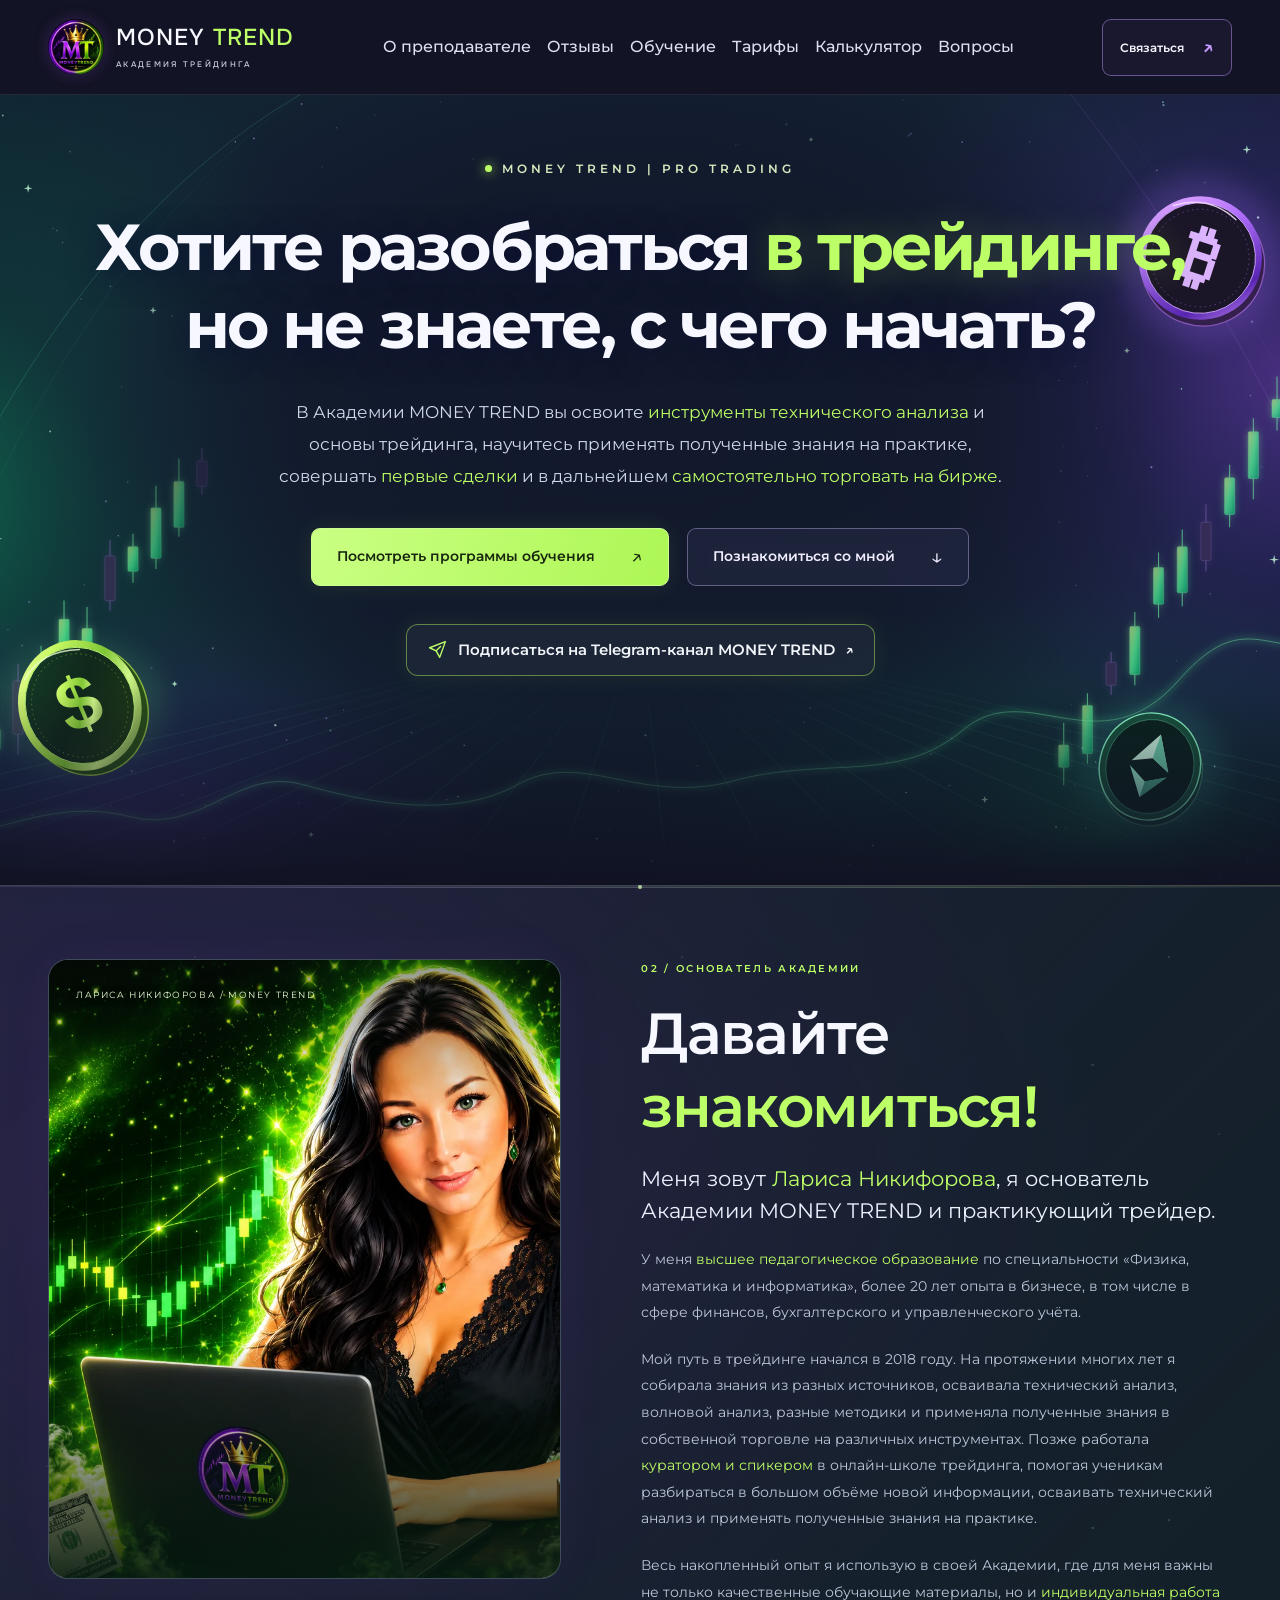
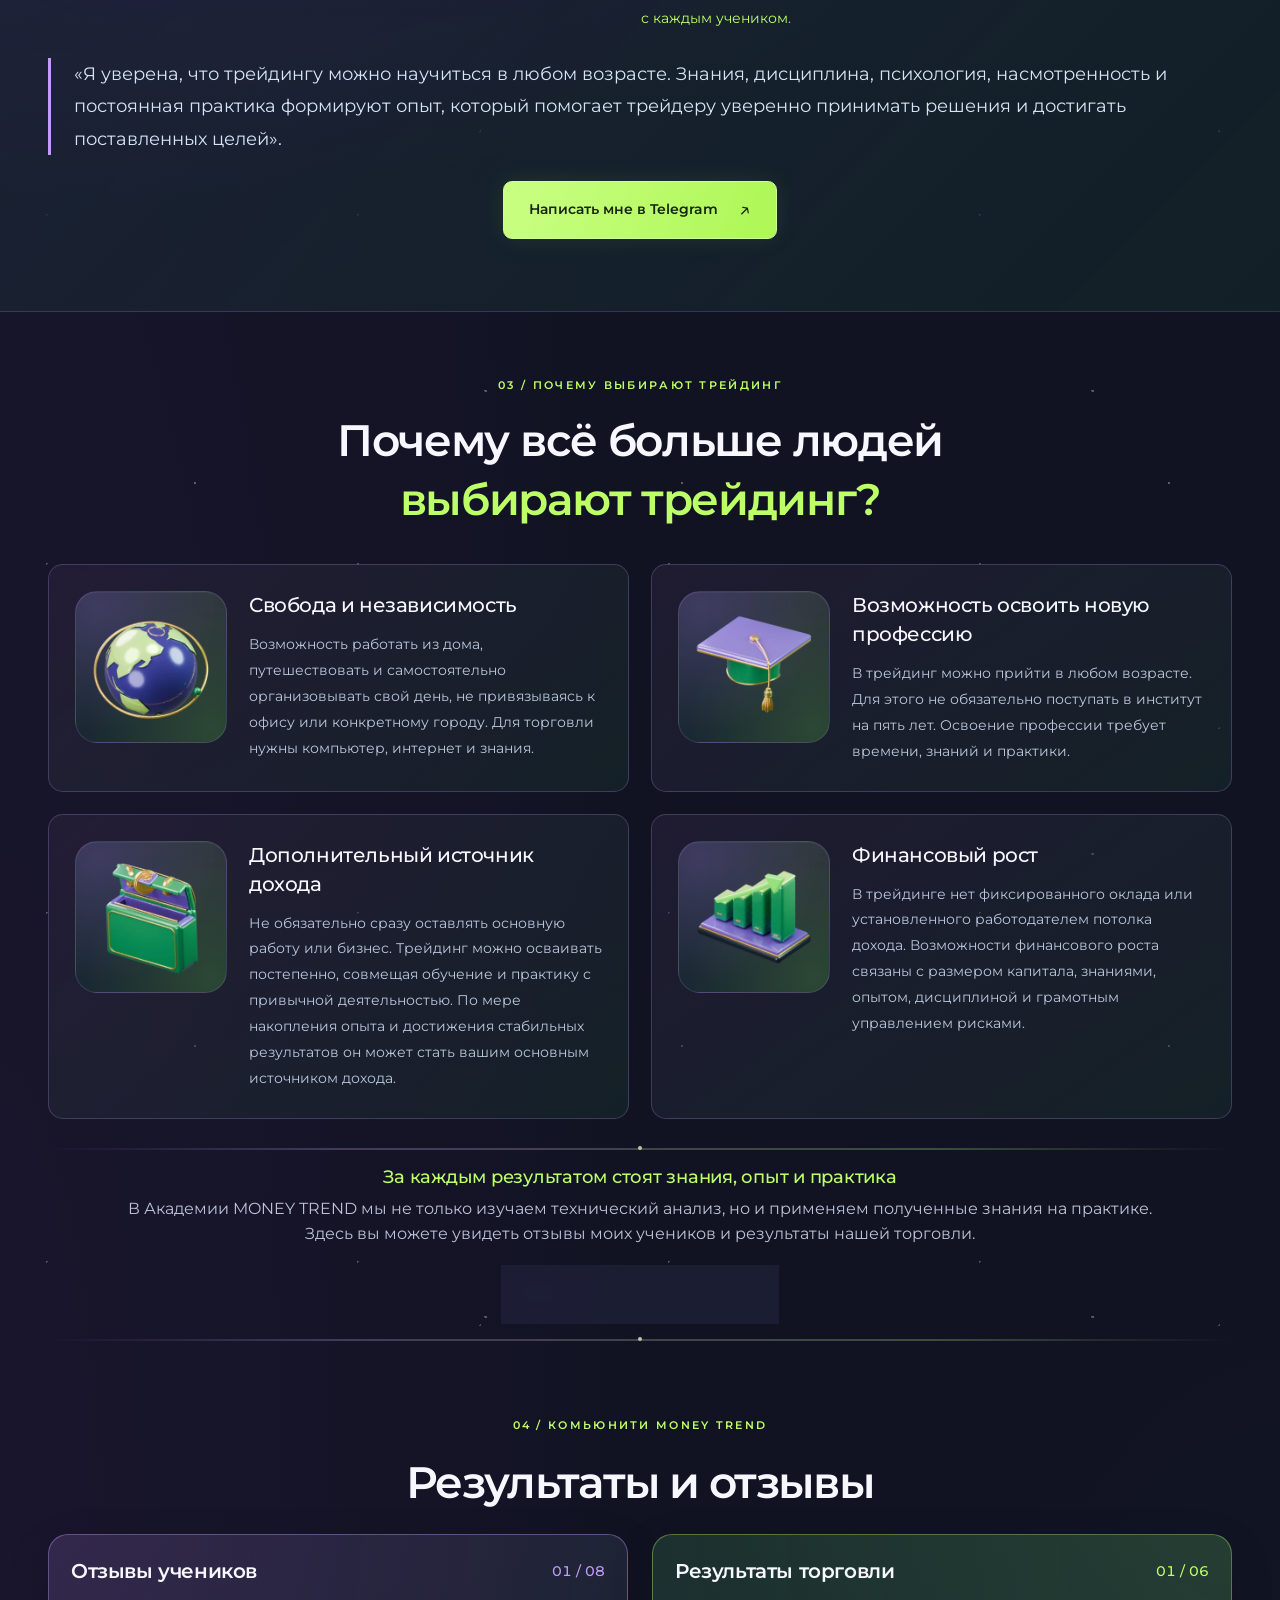
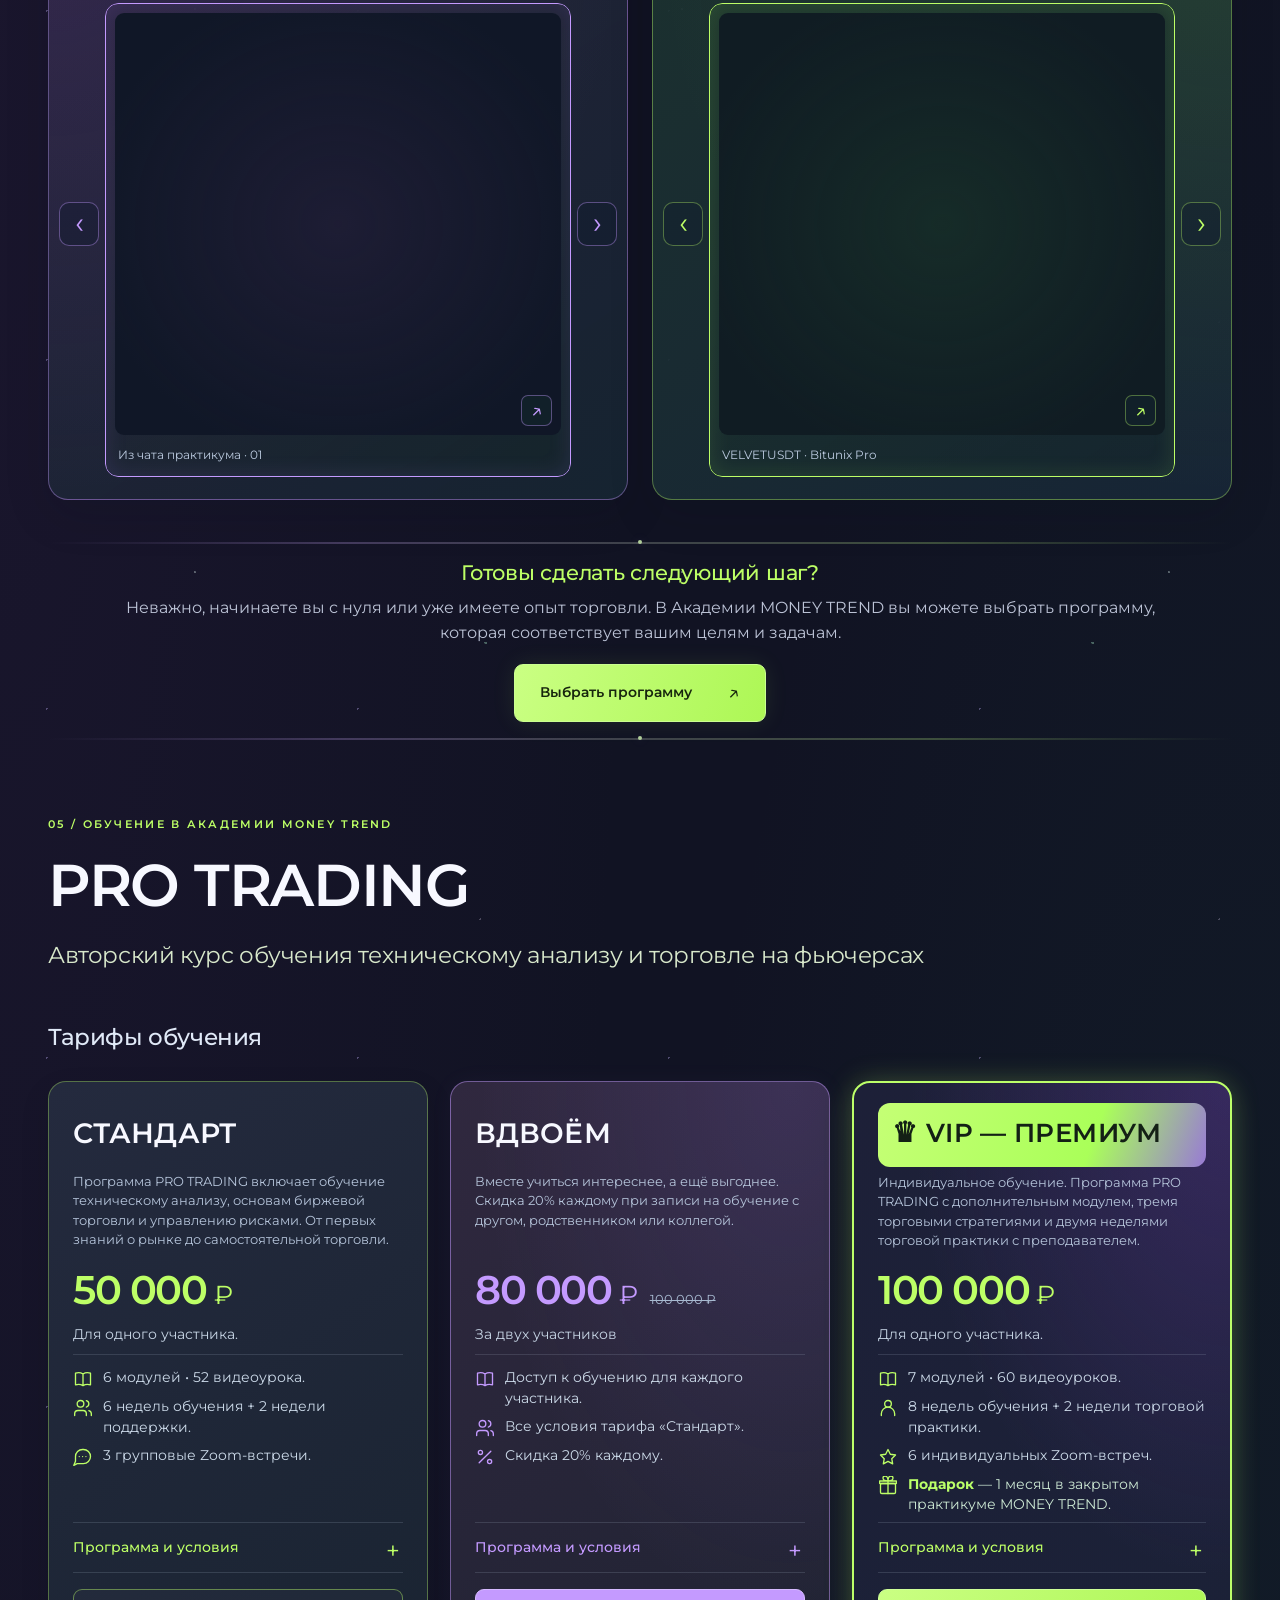
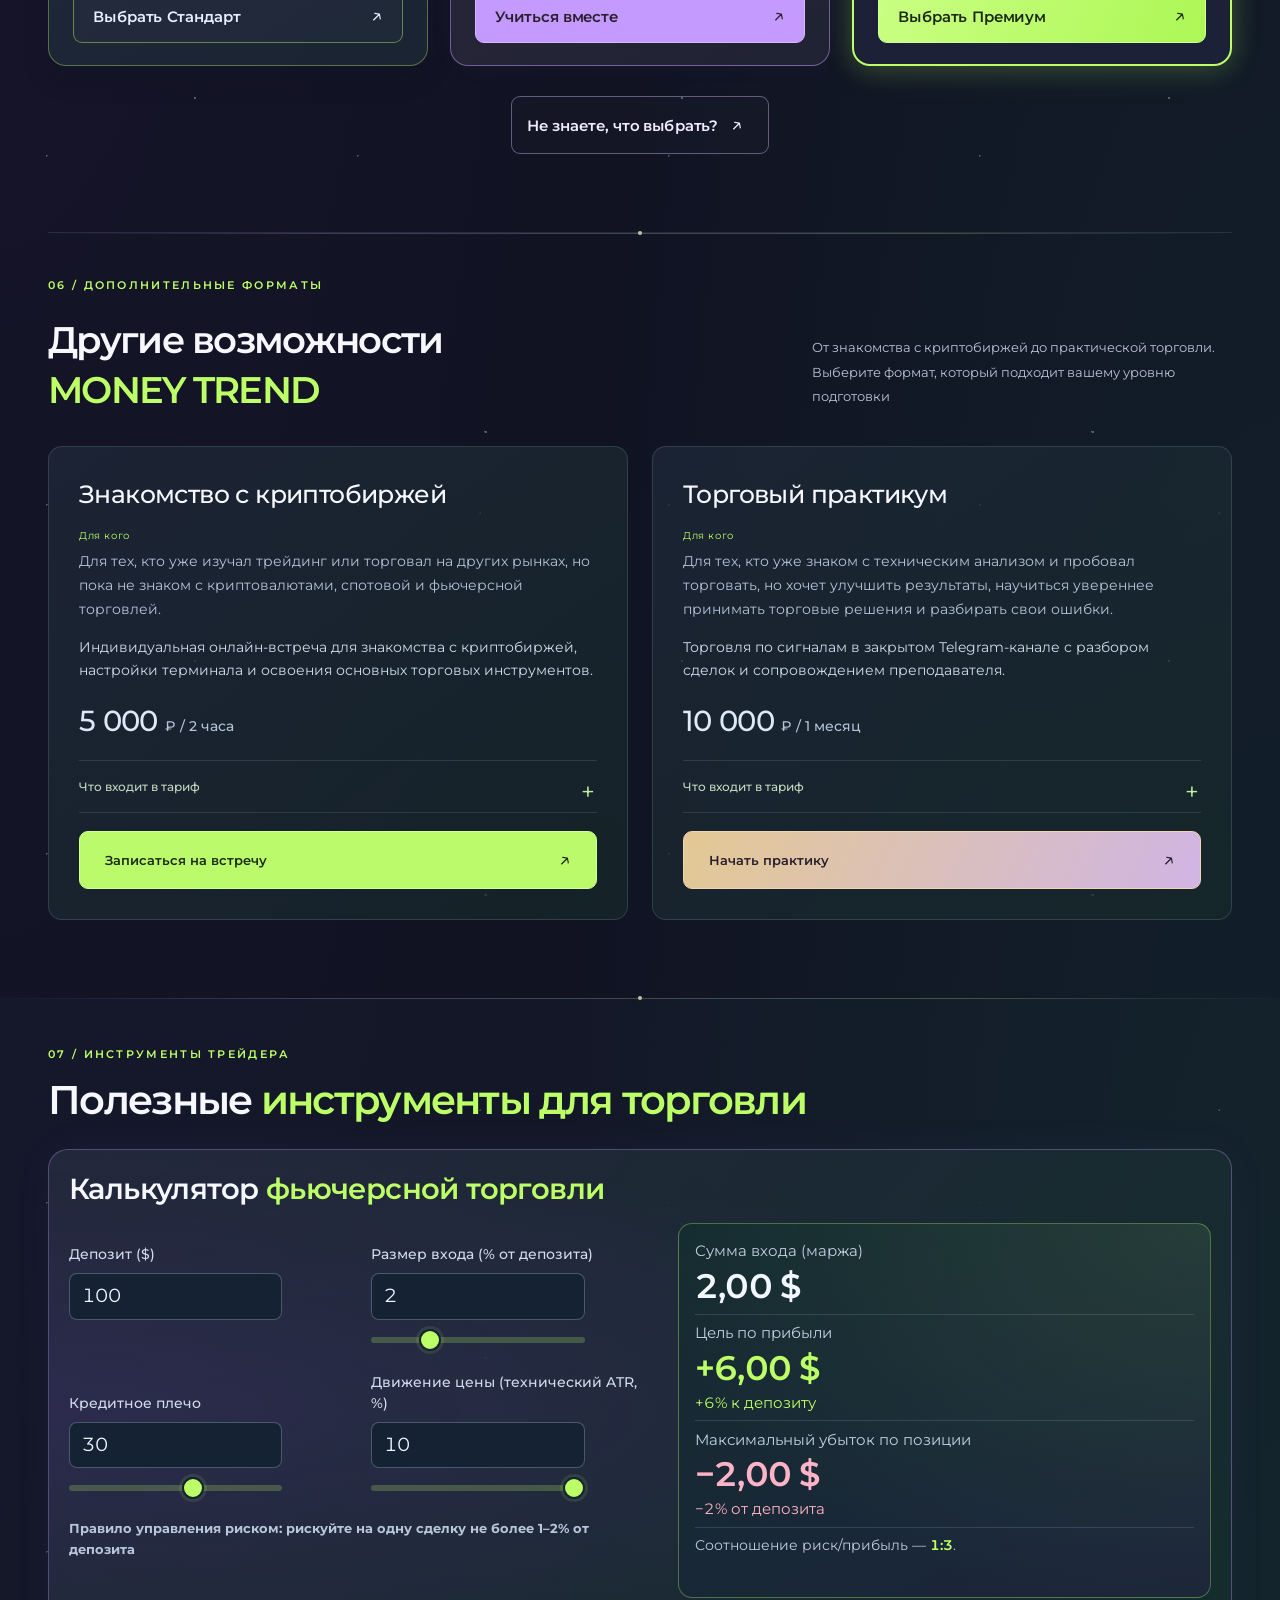
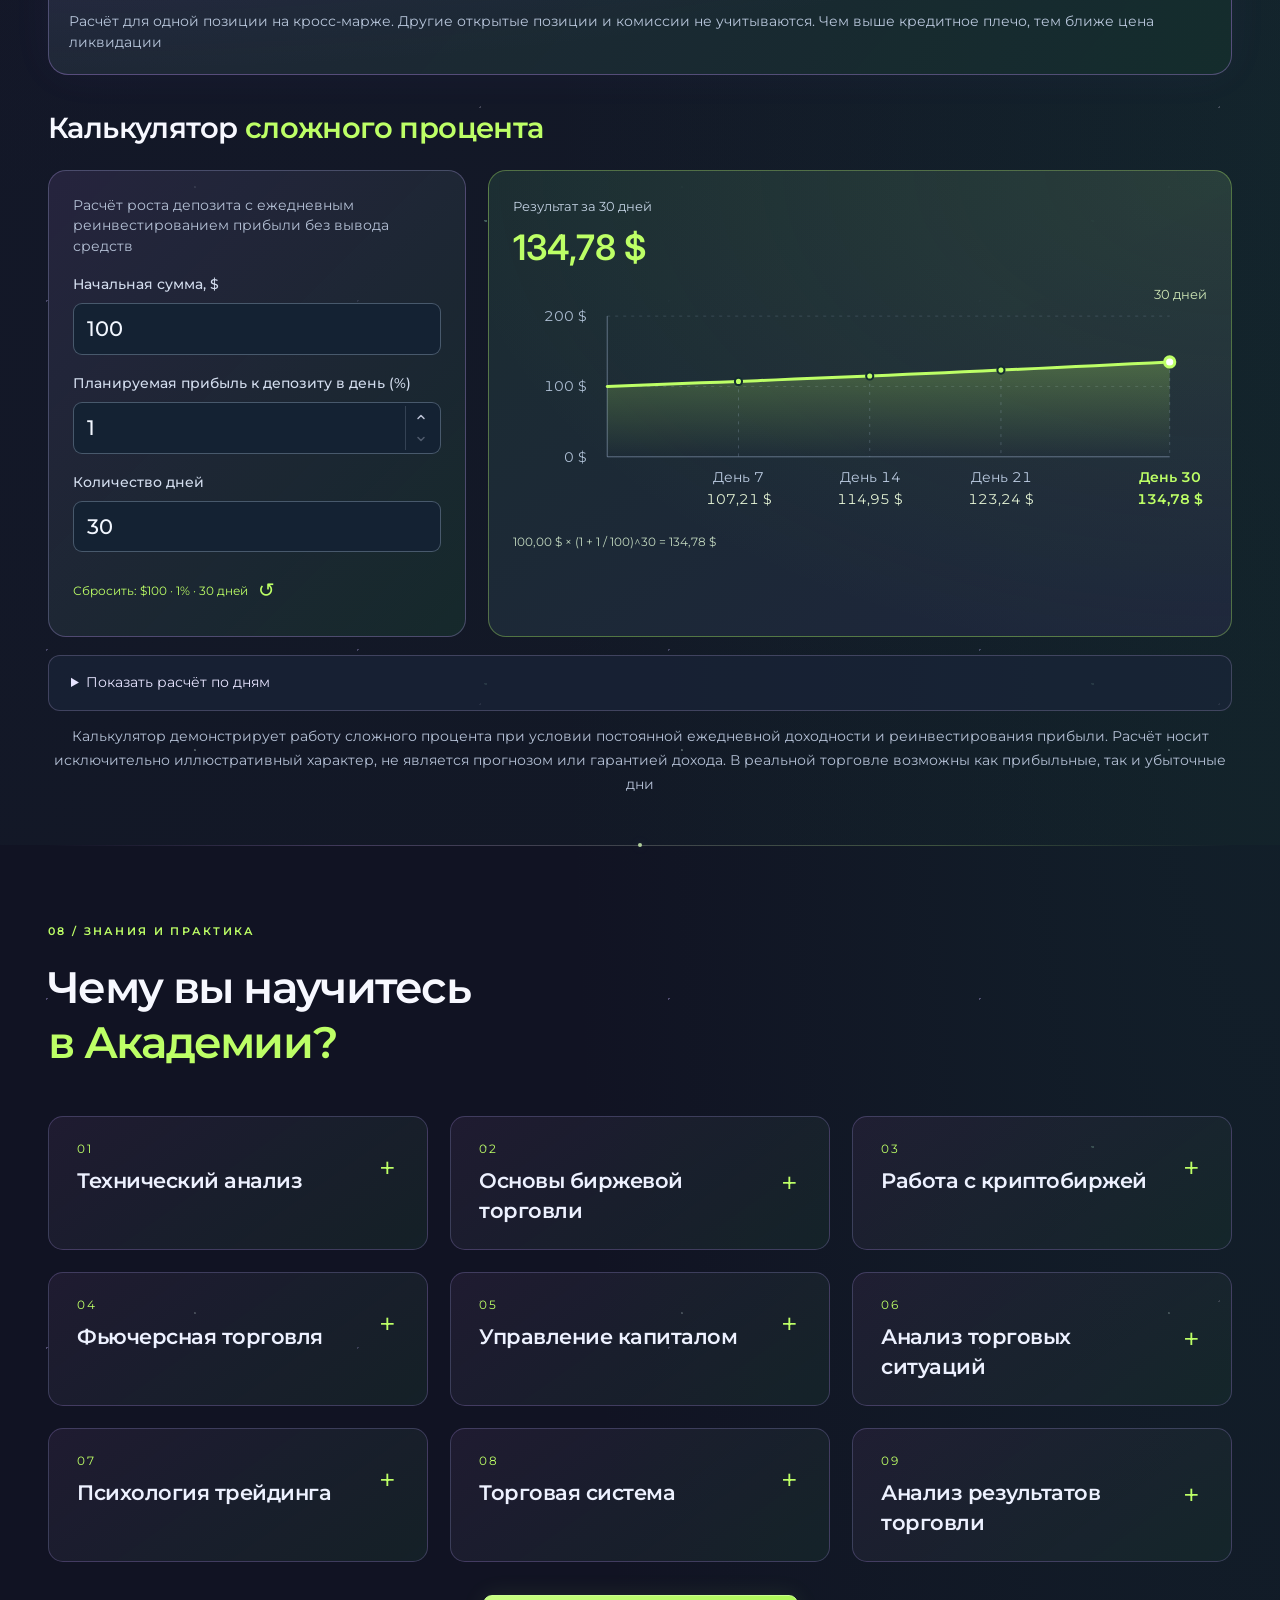
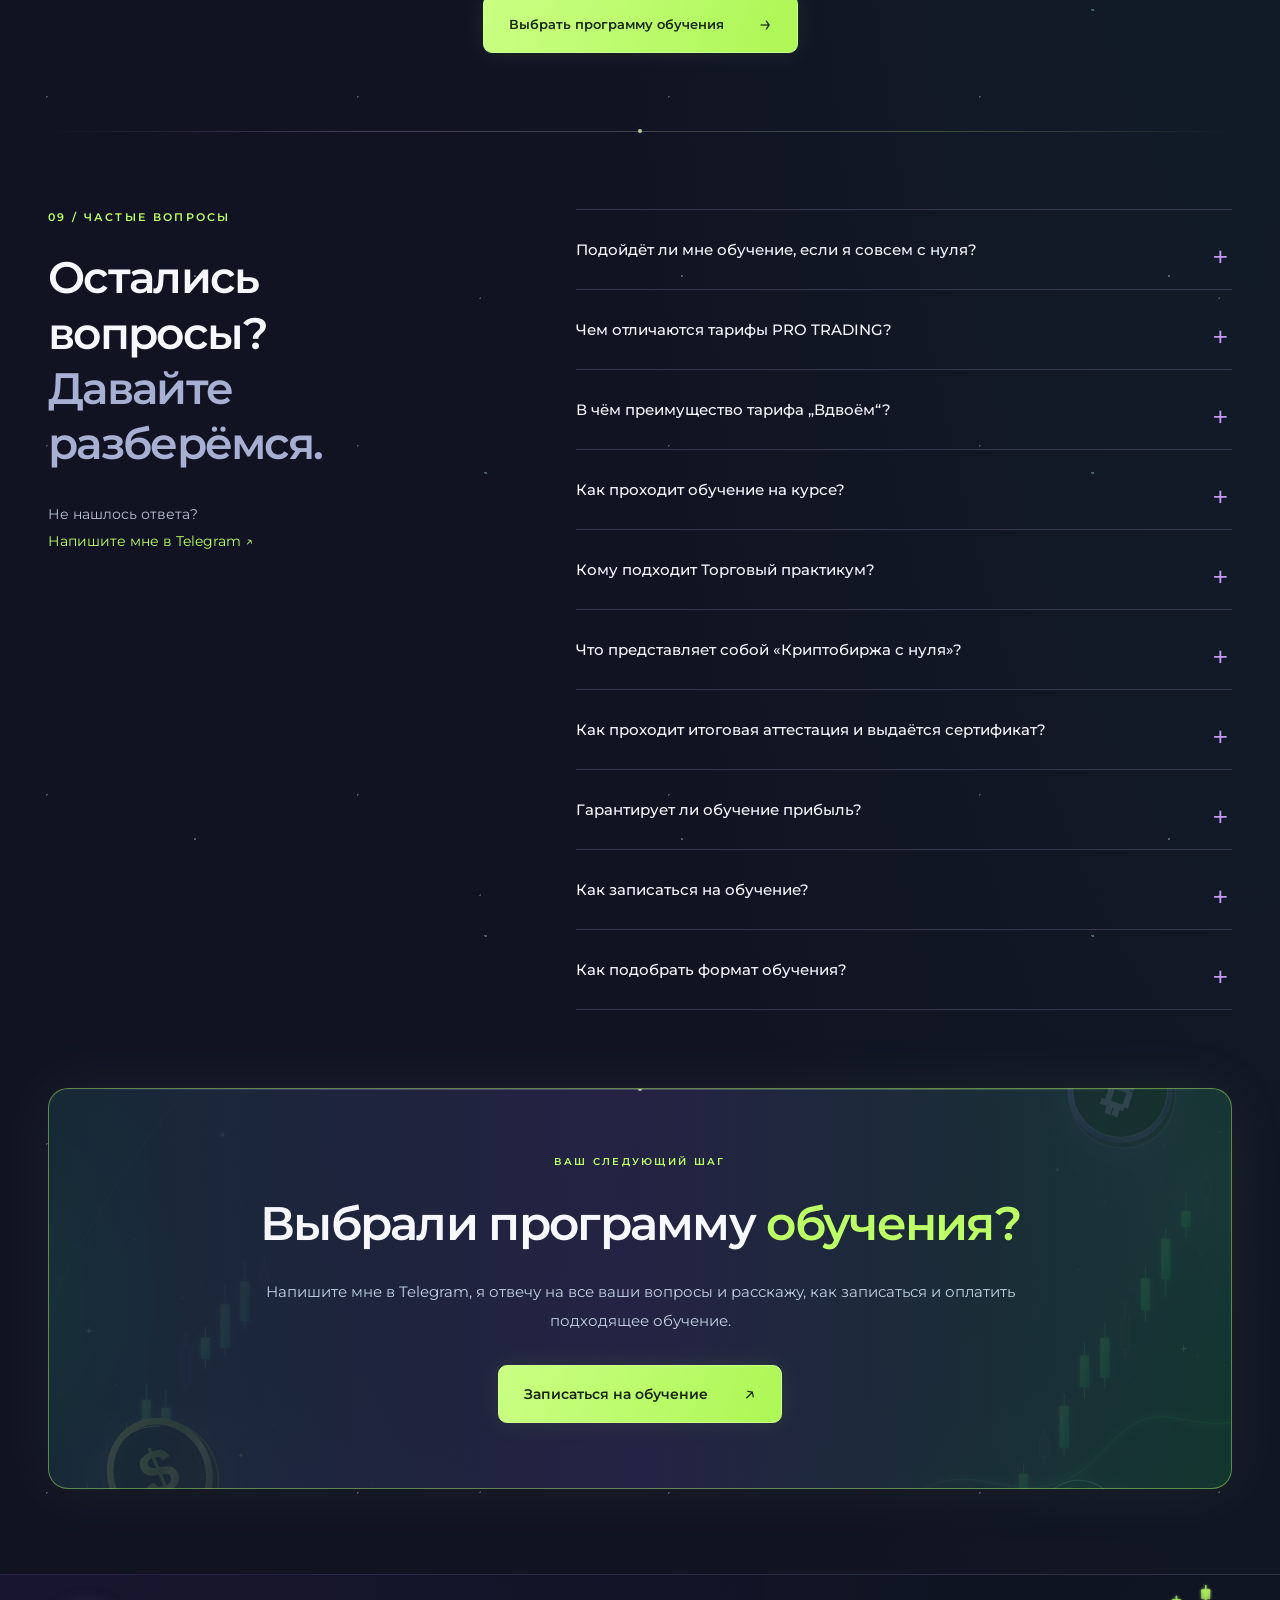
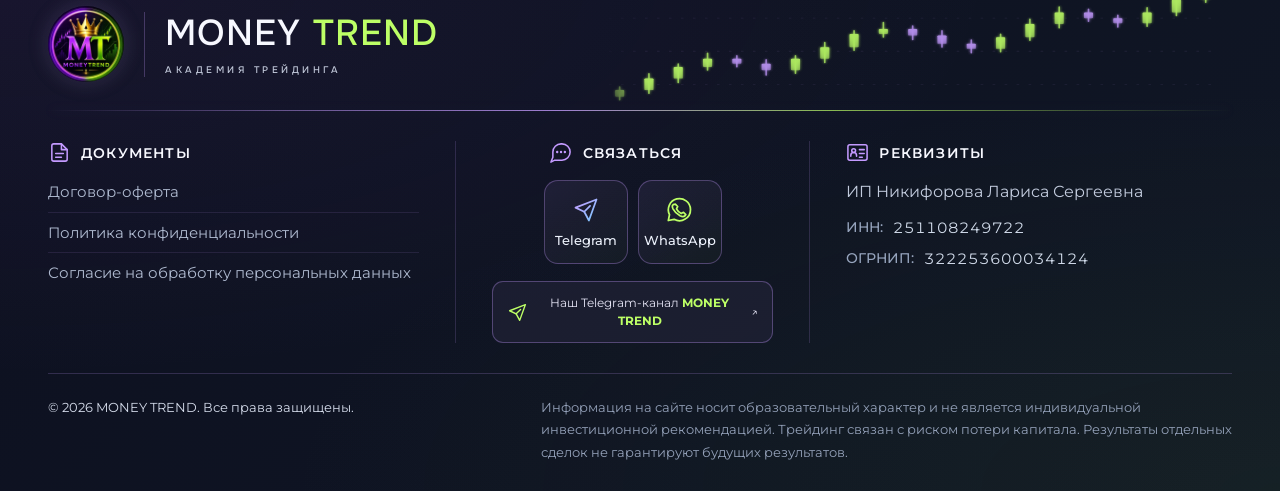
==== index.html @ c31aee4d "Refresh mobile channel link styles" ====
<!doctype html>
<html lang="ru">
<head>
<meta charset="utf-8"><meta name="viewport" content="width=device-width,initial-scale=1">
<title>Академия MONEY TREND — обучение трейдингу с нуля</title><meta name="description" content="Академия MONEY TREND. Авторский курс PRO TRADING: 6 модулей и 52 урока в Стандарте, 7 модулей и 60 уроков в VIP. Дополнительно — Криптобиржа с нуля и Торговый практикум.">
<meta name="theme-color" content="#0b100e">
<meta property="og:title" content="Академия MONEY TREND — обучение трейдингу с нуля">
<meta property="og:description" content="Онлайн-обучение техническому анализу и основам трейдинга. Авторские программы PRO TRADING, торговая практика и полезные инструменты для трейдеров.">
<meta property="og:image" content="https://moneytrend-academy.ru/assets/money-trend-logo.jpg">
<meta property="og:url" content="https://moneytrend-academy.ru/">
<meta property="og:type" content="website"><link rel="icon" href="assets/money-trend-logo.jpg" type="image/jpeg"><link rel="preload" href="assets/montserrat-variable.ttf" as="font" type="font/ttf" crossorigin><link rel="preload" href="assets/larisa-money-trend.webp" as="image" fetchpriority="high"><link rel="stylesheet" href="styles.css?v=46">
<link rel="stylesheet" href="benefits-3d.css?v=1">
<link rel="stylesheet" href="text-transitions.css?v=4">
<link rel="stylesheet" href="footer.css?v=6">
<link rel="stylesheet" href="tariffs.css?v=6">
<link rel="stylesheet" href="cookie-consent.css?v=1">
<script defer src="cookie-consent.js?v=3"></script>
<script defer src="app.js?v=16"></script>
<script type="module" src="futures.js?v=10"></script>
<script type="module" src="compound.js?v=24"></script>
<script defer src="evidence.js?v=3"></script>
<script defer src="site-navigation.js?v=4"></script>
<script defer src="skills-disclosure.js?v=1"></script>
</head>
<body>
<a class="skip" href="#main">К содержимому</a>
<header class="header" id="site-header"><div class="wrap nav"><a href="#" class="brand" aria-label="Money Trend — главная"><img class="brand-logo" src="assets/money-trend-logo.jpg" width="56" height="56" alt=""><span class="header-wordmark"><span class="brand-money">MONEY</span> <span class="brand-light">TREND</span><small>АКАДЕМИЯ ТРЕЙДИНГА</small></span></a><button class="site-menu-toggle" id="site-menu-toggle" type="button" aria-expanded="false" aria-controls="site-nav-panel" hidden><span class="site-menu-icon" aria-hidden="true"><i></i><i></i><i></i></span><span>Меню</span></button><div class="site-nav-panel" id="site-nav-panel"><nav class="site-navigation" id="site-navigation" aria-label="Основная навигация"><a href="#mentor">О преподавателе</a><a href="#community">Отзывы</a><a href="#programs">Обучение</a><a href="#tariffs">Тарифы</a><a href="#tools">Калькулятор</a><a href="#faq">Вопросы</a></nav><a class="nav-contact" href="https://t.me/nl_nikilara" target="_blank" rel="noopener">Связаться <span>↗</span></a></div></div></header>
<main id="main" class="journey-main">
<section id="hero" class="hero" aria-labelledby="hero-title">
<div class="hero-nebula" aria-hidden="true"></div>
<div class="hero-copy wrap">
<p class="eyebrow"><span class="dot"></span> MONEY TREND | PRO TRADING</p>
<h1 id="hero-title">Хотите разобраться <em>в трейдинге,</em> но не знаете, с чего начать?</h1>
<p class="intro">В Академии MONEY TREND вы освоите <span style="color:var(--green)">инструменты технического анализа</span> и основы трейдинга, научитесь применять полученные знания на практике, совершать <span style="color:var(--green)">первые сделки</span> и в дальнейшем <span style="color:var(--green)">самостоятельно торговать на бирже</span>.</p>
<div class="hero-actions"><a class="button primary" href="#programs">Посмотреть программы обучения <span>↗</span></a><a class="button glass" href="#mentor">Познакомиться со мной <span>↓</span></a></div>
<a class="hero-channel-link" href="https://t.me/nl_money_trend" target="_blank" rel="noopener noreferrer" aria-label="Подписаться на Telegram-канал MONEY TREND (откроется в новой вкладке)"><svg viewBox="0 0 24 24" aria-hidden="true" focusable="false"><path d="m21 3-6.5 18-4-7.5L3 10Z"/><path d="m10.5 13.5 5-5"/></svg><span class="channel-label-desktop">Подписаться на Telegram-канал MONEY TREND</span><span class="channel-label-mobile">Подписаться на канал MONEY TREND</span><span aria-hidden="true">↗</span></a>
</div>
</section>
<hr class="hero-divider" aria-hidden="true">
<figure class="wrap trading-banner" id="trading-banner" hidden></figure>
<section class="mentor-section journey-divider" id="mentor"><div class="wrap mentor-content"><div class="mentor-grid"><div class="mentor-visual"><div class="mentor-photo-slot"><span class="mentor-visual-label">ЛАРИСА НИКИФОРОВА / MONEY TREND</span><div class="mentor-photo-artwork"><img class="mentor-photo" src="assets/larisa-money-trend.webp" width="1536" height="1024" loading="eager" decoding="async" fetchpriority="high" alt="Лариса Никифорова за ноутбуком на фоне неоновых биржевых графиков"><img class="mentor-laptop-logo" src="assets/money-trend-logo.jpg" width="320" height="320" loading="lazy" alt="" aria-hidden="true"></div></div></div><div class="mentor-copy"><p class="eyebrow">02 / ОСНОВАТЕЛЬ АКАДЕМИИ</p><h2>Давайте<br><em>знакомиться!</em></h2><p class="lead">Меня зовут <span style="color:var(--green)">Лариса Никифорова</span>, я основатель Академии MONEY TREND и практикующий трейдер.</p><p>У меня <span style="color:var(--green)">высшее педагогическое образование</span> по специальности «Физика, математика и информатика», более 20 лет опыта в бизнесе, в том числе в сфере финансов, бухгалтерского и управленческого учёта.</p><p>Мой путь в трейдинге начался в 2018 году. На протяжении многих лет я собирала знания из разных источников, осваивала технический анализ, волновой анализ, разные методики и применяла полученные знания в собственной торговле на различных инструментах. Позже работала <span style="color:var(--green)">куратором и спикером</span> в онлайн-школе трейдинга, помогая ученикам разбираться в большом объёме новой информации, осваивать технический анализ и применять полученные знания на практике.</p><p>Весь накопленный опыт я использую в своей Академии, где для меня важны не только качественные обучающие материалы, но и <span style="color:var(--green)">индивидуальная работа с каждым учеником</span>.</p></div></div><blockquote class="mentor-personal-quote">«Я уверена, что трейдингу можно научиться в любом возрасте. Знания, дисциплина, психология, насмотренность и постоянная практика формируют опыт, который помогает трейдеру уверенно принимать решения и достигать поставленных целей».</blockquote><div class="mentor-contact-row"><a class="button primary mentor-contact" href="https://t.me/nl_nikilara?text=%D0%97%D0%B4%D1%80%D0%B0%D0%B2%D1%81%D1%82%D0%B2%D1%83%D0%B9%D1%82%D0%B5%2C%20%D0%9B%D0%B0%D1%80%D0%B8%D1%81%D0%B0!%20%D0%A5%D0%BE%D1%87%D1%83%20%D1%83%D0%B7%D0%BD%D0%B0%D1%82%D1%8C%20%D0%BE%D0%B1%20%D0%BE%D0%B1%D1%83%D1%87%D0%B5%D0%BD%D0%B8%D0%B8%20%D0%B2%20Money%20Trend" target="_blank" rel="noopener">Написать мне в Telegram <span aria-hidden="true">↗</span></a></div></div></section>
<section class="wrap trading-benefits-section" id="trading-benefits" aria-labelledby="trading-benefits-title"><p class="eyebrow">03 / ПОЧЕМУ ВЫБИРАЮТ ТРЕЙДИНГ</p><h2 id="trading-benefits-title">Почему всё больше людей<br><em>выбирают трейдинг?</em></h2><div class="trading-benefits-grid"><article class="trading-benefit-card"><div class="benefit-art"><picture class="benefit-icon" data-icon="globe"><source media="(prefers-reduced-motion: reduce)" srcset="assets/icons-3d/globe-poster.png"><img src="assets/icons-3d/globe.webp" data-animation="assets/icons-3d/globe.webp" data-poster="assets/icons-3d/globe-poster.png" width="320" height="320" decoding="async" alt="3D-глобус"></picture></div><div class="benefit-copy"><h3>Свобода и независимость</h3><p>Возможность работать из дома, путешествовать и самостоятельно организовывать свой день, не привязываясь к офису или конкретному городу. Для торговли нужны компьютер, интернет и знания.</p></div></article><article class="trading-benefit-card"><div class="benefit-art"><picture class="benefit-icon" data-icon="cap"><source media="(prefers-reduced-motion: reduce)" srcset="assets/icons-3d/cap-poster.png"><img src="assets/icons-3d/cap.webp" data-animation="assets/icons-3d/cap.webp" data-poster="assets/icons-3d/cap-poster.png" width="320" height="320" decoding="async" alt="Академическая шапочка в 3D"></picture></div><div class="benefit-copy"><h3>Возможность освоить новую профессию</h3><p>В трейдинг можно прийти в любом возрасте. Для этого не обязательно поступать в институт на пять лет. Освоение профессии требует времени, знаний и практики.</p></div></article><article class="trading-benefit-card"><div class="benefit-art"><picture class="benefit-icon" data-icon="wallet"><source media="(prefers-reduced-motion: reduce)" srcset="assets/icons-3d/wallet-poster.png"><img src="assets/icons-3d/wallet.webp" data-animation="assets/icons-3d/wallet.webp" data-poster="assets/icons-3d/wallet-poster.png" width="320" height="320" decoding="async" alt="Кошелёк и монеты в 3D"></picture></div><div class="benefit-copy"><h3>Дополнительный источник дохода</h3><p>Не обязательно сразу оставлять основную работу или бизнес. Трейдинг можно осваивать постепенно, совмещая обучение и практику с привычной деятельностью. По мере накопления опыта и достижения стабильных результатов он может стать вашим основным источником дохода.</p></div></article><article class="trading-benefit-card"><div class="benefit-art"><picture class="benefit-icon" data-icon="chart"><source media="(prefers-reduced-motion: reduce)" srcset="assets/icons-3d/chart-poster.png?v=2"><img src="assets/icons-3d/chart.webp?v=2" data-animation="assets/icons-3d/chart.webp?v=2" data-poster="assets/icons-3d/chart-poster.png?v=2" width="320" height="320" decoding="async" alt="Финансовый график в 3D"></picture></div><div class="benefit-copy"><h3>Финансовый рост</h3><p>В трейдинге нет фиксированного оклада или установленного работодателем потолка дохода. Возможности финансового роста связаны с размером капитала, знаниями, опытом, дисциплиной и грамотным управлением рисками.</p></div></article></div></section>
<div class="wrap text-transition" id="transition-to-reviews" role="group" aria-labelledby="transition-to-reviews-title"><p class="text-transition-title" id="transition-to-reviews-title">За каждым результатом стоят знания, опыт и практика</p><p class="text-transition-description">В Академии MONEY TREND мы не только изучаем технический анализ, но и применяем полученные знания на практике. Здесь вы можете увидеть отзывы моих учеников и результаты нашей торговли.</p><a class="button glass" href="#community">Посмотреть результаты <span aria-hidden="true">↗</span></a></div>
<section class="section wrap evidence-section journey-divider" id="community" aria-labelledby="community-title"><div class="section-heading"><div><p class="eyebrow">04 / КОМЬЮНИТИ MONEY TREND</p><h2 id="community-title">Результаты и отзывы</h2></div></div>
<div class="community-carousels"><div class="community-carousel community-carousel-review" data-community-carousel="review" role="region" aria-roledescription="карусель" aria-labelledby="community-review-title"><div class="community-carousel-heading"><h3 id="community-review-title">Отзывы учеников</h3><span class="community-carousel-count" data-carousel-count aria-live="polite" aria-atomic="true">01 / 08</span></div><div class="community-carousel-media"><div class="community-carousel-viewport" id="community-review-viewport" data-carousel-viewport><div class="community-carousel-track" data-carousel-track><figure class="evidence-card"><a class="evidence-open" href="assets/community/review-01.jpg" data-evidence-group="review" aria-label="Открыть: Скриншот отзыва и обсуждения сделок в чате MONEY TREND, 1 из 8"><span class="evidence-preview"><img src="assets/community/review-01.jpg" width="591" height="1280" loading="lazy" decoding="async" alt="Скриншот отзыва и обсуждения сделок в чате MONEY TREND, 1 из 8"><span class="evidence-expand" aria-hidden="true">↗</span></span></a><figcaption>Из чата практикума · 01</figcaption></figure><figure class="evidence-card"><a class="evidence-open" href="assets/community/review-02-private.png" data-evidence-group="review" aria-label="Открыть: Скриншот отзыва и обсуждения сделок в чате MONEY TREND, 2 из 8"><span class="evidence-preview"><img src="assets/community/review-02-private.png" width="591" height="1280" loading="lazy" decoding="async" alt="Скриншот отзыва и обсуждения сделок в чате MONEY TREND, 2 из 8"><span class="evidence-expand" aria-hidden="true">↗</span></span></a><figcaption>Из чата практикума · 02</figcaption></figure><figure class="evidence-card"><a class="evidence-open" href="assets/community/review-03-private.png" data-evidence-group="review" aria-label="Открыть: Скриншот отзыва и обсуждения сделок в чате MONEY TREND, 3 из 8"><span class="evidence-preview"><img src="assets/community/review-03-private.png" width="591" height="1280" loading="lazy" decoding="async" alt="Скриншот отзыва и обсуждения сделок в чате MONEY TREND, 3 из 8"><span class="evidence-expand" aria-hidden="true">↗</span></span></a><figcaption>Из чата практикума · 03</figcaption></figure><figure class="evidence-card"><a class="evidence-open" href="assets/community/review-04-private.png" data-evidence-group="review" aria-label="Открыть: Скриншот отзыва и обсуждения сделок в чате MONEY TREND, 4 из 8"><span class="evidence-preview"><img src="assets/community/review-04-private.png" width="591" height="1280" loading="lazy" decoding="async" alt="Скриншот отзыва и обсуждения сделок в чате MONEY TREND, 4 из 8"><span class="evidence-expand" aria-hidden="true">↗</span></span></a><figcaption>Из чата практикума · 04</figcaption></figure><figure class="evidence-card"><a class="evidence-open" href="assets/community/review-05-private.png" data-evidence-group="review" aria-label="Открыть: Скриншот отзыва и обсуждения сделок в чате MONEY TREND, 5 из 8"><span class="evidence-preview"><img src="assets/community/review-05-private.png" width="591" height="1280" loading="lazy" decoding="async" alt="Скриншот отзыва и обсуждения сделок в чате MONEY TREND, 5 из 8"><span class="evidence-expand" aria-hidden="true">↗</span></span></a><figcaption>Из чата практикума · 05</figcaption></figure><figure class="evidence-card"><a class="evidence-open" href="assets/community/review-06-private.png" data-evidence-group="review" aria-label="Открыть: Скриншот отзыва и обсуждения сделок в чате MONEY TREND, 6 из 8"><span class="evidence-preview"><img src="assets/community/review-06-private.png" width="591" height="1280" loading="lazy" decoding="async" alt="Скриншот отзыва и обсуждения сделок в чате MONEY TREND, 6 из 8"><span class="evidence-expand" aria-hidden="true">↗</span></span></a><figcaption>Из чата практикума · 06</figcaption></figure><figure class="evidence-card"><a class="evidence-open" href="assets/community/review-07-private.png" data-evidence-group="review" aria-label="Открыть: Скриншот отзыва и обсуждения сделок в чате MONEY TREND, 7 из 8"><span class="evidence-preview"><img src="assets/community/review-07-private.png" width="591" height="1280" loading="lazy" decoding="async" alt="Скриншот отзыва и обсуждения сделок в чате MONEY TREND, 7 из 8"><span class="evidence-expand" aria-hidden="true">↗</span></span></a><figcaption>Из чата практикума · 07</figcaption></figure><figure class="evidence-card"><a class="evidence-open" href="assets/community/review-08.png" data-evidence-group="review" aria-label="Открыть: Скриншот отзыва и обсуждения сделок в чате MONEY TREND, 8 из 8"><span class="evidence-preview"><img src="assets/community/review-08.png" width="1284" height="2778" loading="lazy" decoding="async" alt="Скриншот отзыва и обсуждения сделок в чате MONEY TREND, 8 из 8"><span class="evidence-expand" aria-hidden="true">↗</span></span></a><figcaption>Из чата практикума · 08</figcaption></figure></div></div><div class="community-carousel-controls"><button type="button" data-carousel-prev aria-label="Предыдущий отзыв" aria-controls="community-review-viewport"><span aria-hidden="true">‹</span></button><button type="button" data-carousel-next aria-label="Следующий отзыв" aria-controls="community-review-viewport"><span aria-hidden="true">›</span></button></div></div></div><div class="community-carousel community-carousel-trade" data-community-carousel="trade" role="region" aria-roledescription="карусель" aria-labelledby="community-trade-title"><div class="community-carousel-heading"><h3 id="community-trade-title">Результаты торговли</h3><span class="community-carousel-count" data-carousel-count aria-live="polite" aria-atomic="true">01 / 06</span></div><div class="community-carousel-media"><div class="community-carousel-viewport" id="community-trade-viewport" data-carousel-viewport><div class="community-carousel-track" data-carousel-track><figure class="evidence-card"><a class="evidence-open" href="assets/community/trade-01.jpg" data-evidence-group="trade" aria-label="Открыть: Карточка результата сделки: VELVETUSDT, лонг с плечом 40×, указан результат +457,93%, Bitunix Pro"><span class="evidence-preview"><img src="assets/community/trade-01.jpg" width="946" height="714" loading="lazy" decoding="async" alt="Карточка результата сделки: VELVETUSDT, лонг с плечом 40×, указан результат +457,93%, Bitunix Pro"><span class="evidence-expand" aria-hidden="true">↗</span></span></a><figcaption>VELVETUSDT · Bitunix Pro</figcaption></figure><figure class="evidence-card"><a class="evidence-open" href="assets/community/trade-02.jpg" data-evidence-group="trade" aria-label="Открыть: Карточка результата сделки: VELVETUSDT, лонг с плечом 50×, указан результат +593,83%, Bitunix Pro"><span class="evidence-preview"><img src="assets/community/trade-02.jpg" width="1080" height="1060" loading="lazy" decoding="async" alt="Карточка результата сделки: VELVETUSDT, лонг с плечом 50×, указан результат +593,83%, Bitunix Pro"><span class="evidence-expand" aria-hidden="true">↗</span></span></a><figcaption>VELVETUSDT · Bitunix Pro</figcaption></figure><figure class="evidence-card"><a class="evidence-open" href="assets/community/trade-03.jpg" data-evidence-group="trade" aria-label="Открыть: Карточка результата сделки: VELVETUSDT, лонг с плечом 50×, указан результат +1815,77%, BingX"><span class="evidence-preview"><img src="assets/community/trade-03.jpg" width="1280" height="1280" loading="lazy" decoding="async" alt="Карточка результата сделки: VELVETUSDT, лонг с плечом 50×, указан результат +1815,77%, BingX"><span class="evidence-expand" aria-hidden="true">↗</span></span></a><figcaption>VELVETUSDT · BingX</figcaption></figure><figure class="evidence-card"><a class="evidence-open" href="assets/community/trade-04.jpg" data-evidence-group="trade" aria-label="Открыть: Карточка результата сделки: LABUSDT, лонг с плечом 15×, указан результат +400,77%, BingX"><span class="evidence-preview"><img src="assets/community/trade-04.jpg" width="1200" height="1200" loading="lazy" decoding="async" alt="Карточка результата сделки: LABUSDT, лонг с плечом 15×, указан результат +400,77%, BingX"><span class="evidence-expand" aria-hidden="true">↗</span></span></a><figcaption>LABUSDT · BingX</figcaption></figure><figure class="evidence-card"><a class="evidence-open" href="assets/community/trade-05.jpg" data-evidence-group="trade" aria-label="Открыть: Карточка результата сделки: VELVETUSDT, лонг с плечом 30×, указан результат +911,03%, Bitunix Pro"><span class="evidence-preview"><img src="assets/community/trade-05.jpg" width="973" height="1038" loading="lazy" decoding="async" alt="Карточка результата сделки: VELVETUSDT, лонг с плечом 30×, указан результат +911,03%, Bitunix Pro"><span class="evidence-expand" aria-hidden="true">↗</span></span></a><figcaption>VELVETUSDT · Bitunix Pro</figcaption></figure><figure class="evidence-card"><a class="evidence-open" href="assets/community/trade-06.jpg" data-evidence-group="trade" aria-label="Открыть: Карточка результата сделки: BRUSDT, шорт с плечом 25×, указан результат +220,13%, Bitunix Pro"><span class="evidence-preview"><img src="assets/community/trade-06.jpg" width="973" height="998" loading="lazy" decoding="async" alt="Карточка результата сделки: BRUSDT, шорт с плечом 25×, указан результат +220,13%, Bitunix Pro"><span class="evidence-expand" aria-hidden="true">↗</span></span></a><figcaption>BRUSDT · Bitunix Pro</figcaption></figure></div></div><div class="community-carousel-controls"><button type="button" data-carousel-prev aria-label="Предыдущий результат" aria-controls="community-trade-viewport"><span aria-hidden="true">‹</span></button><button type="button" data-carousel-next aria-label="Следующий результат" aria-controls="community-trade-viewport"><span aria-hidden="true">›</span></button></div></div></div></div><noscript><p class="evidence-note">Нажмите на изображение, чтобы открыть оригинал.</p></noscript></section>
<div class="wrap text-transition" id="transition-to-learning" role="group" aria-labelledby="transition-to-learning-title"><p class="text-transition-title" id="transition-to-learning-title">Готовы сделать следующий шаг?</p><p class="text-transition-description">Неважно, начинаете вы с нуля или уже имеете опыт торговли. В Академии MONEY TREND вы можете выбрать программу, которая соответствует вашим целям и задачам.</p><a class="button primary" href="#programs">Выбрать программу <span aria-hidden="true">↗</span></a></div>
<section class="section wrap pro-trading-section journey-divider" id="programs" aria-labelledby="pro-trading-title"><span id="academy" class="legacy-course-anchor" aria-hidden="true"></span><div class="pro-trading-heading"><p class="eyebrow">05 / ОБУЧЕНИЕ В АКАДЕМИИ MONEY TREND</p><h2 id="pro-trading-title">PRO TRADING</h2><p class="pro-trading-subtitle">Авторский курс обучения техническому анализу и торговле на фьючерсах</p></div><div class="tariffs-section" id="tariffs" aria-labelledby="tariffs-title"><h3 id="tariffs-title" class="tariffs-title">Тарифы обучения</h3><div class="tariff-grid"><article class="tariff-card tariff-standard" id="standard" aria-labelledby="standard-title"><div class="tariff-card-heading"><h3 id="standard-title">СТАНДАРТ</h3><p class="tariff-description">Программа PRO TRADING включает обучение техническому анализу, основам биржевой торговли и управлению рисками. От первых знаний о рынке до самостоятельной торговли.</p></div><div class="tariff-price-block"><p class="tariff-price">50 000<span> ₽</span></p><p class="tariff-unit">Для одного участника.</p></div><div class="tariff-benefits"><ul><li><svg class="tariff-feature-icon" viewBox="0 0 24 24" fill="none" stroke="currentColor" stroke-width="1.6" stroke-linecap="round" stroke-linejoin="round" aria-hidden="true" focusable="false"><path d="M12 6c-3-2-6-2-9-1v14c3-1 6-1 9 1 3-2 6-2 9-1V5c-3-1-6-1-9 1Zm0 0v14"/></svg><span>6 модулей • 52 видеоурока.</span></li><li><svg class="tariff-feature-icon" viewBox="0 0 24 24" fill="none" stroke="currentColor" stroke-width="1.6" stroke-linecap="round" stroke-linejoin="round" aria-hidden="true" focusable="false"><path d="M16 21v-2a4 4 0 0 0-4-4H6a4 4 0 0 0-4 4v2m20 0v-2a4 4 0 0 0-3-3.87M16 3.13a4 4 0 0 1 0 7.75"/><circle cx="9" cy="7" r="4"/></svg><span>6 недель обучения + 2 недели поддержки.</span></li><li><svg class="tariff-feature-icon" viewBox="0 0 24 24" fill="none" stroke="currentColor" stroke-width="1.6" stroke-linecap="round" stroke-linejoin="round" aria-hidden="true" focusable="false"><path d="M21 11.5a8.5 8.5 0 0 1-8.5 8.5H5l-4 2 2-5v-5.5A8.5 8.5 0 0 1 11.5 3h1a8.5 8.5 0 0 1 8.5 8.5Z"/><path d="M7.5 11.5h.01m4 0h.01m4 0h.01"/></svg><span>3 групповые Zoom-встречи.</span></li></ul></div><details class="tariff-details"><summary>Программа и условия</summary><div class="tariff-details-content"><h4>Формат обучения</h4><ul class="tariff-full-list"><li>52 видеоурока и 52 конспекта, учебные материалы в Telegram.</li><li>Домашние задания с проверкой в личном чате с куратором.</li><li>3 групповые Zoom-встречи по расписанию.</li><li>6 недель обучения и 2 недели поддержки с проверкой домашних заданий.</li><li>Сертификат после успешной итоговой аттестации.</li></ul><h4>Программа курса PRO TRADING</h4><ol class="tariff-module-list"><li><span class="tariff-module-number">01</span><span>Основы технического анализа.</span></li><li><span class="tariff-module-number">02</span><span>Свечной анализ.</span></li><li><span class="tariff-module-number">03</span><span>Структура рынка: тренды, уровни и каналы.</span></li><li><span class="tariff-module-number">04</span><span>Графические паттерны.</span></li><li><span class="tariff-module-number">05</span><span>Индикаторы и объёмы.</span></li><li><span class="tariff-module-number">06</span><span>Комплексный анализ и торговая система.</span></li></ol></div></details><a class="button enroll tariff-enroll" data-course="PRO TRADING — Стандарт" href="https://t.me/nl_nikilara" target="_blank" rel="noopener"><span class="tariff-cta-label">Выбрать Стандарт</span><span aria-hidden="true">↗</span></a></article><article class="tariff-card tariff-family" id="family" aria-labelledby="family-title"><div class="tariff-card-heading"><h3 id="family-title">ВДВОЁМ</h3><p class="tariff-description">Вместе учиться интереснее, а ещё выгоднее. Скидка 20% каждому при записи на обучение с другом, родственником или коллегой.</p></div><div class="tariff-price-block"><div class="tariff-price-line"><p class="tariff-price">80 000<span> ₽</span></p><p class="tariff-price-context"><s>100 000 ₽</s></p></div><p class="tariff-unit">За двух участников</p></div><div class="tariff-benefits"><ul><li><svg class="tariff-feature-icon" viewBox="0 0 24 24" fill="none" stroke="currentColor" stroke-width="1.6" stroke-linecap="round" stroke-linejoin="round" aria-hidden="true" focusable="false"><path d="M12 6c-3-2-6-2-9-1v14c3-1 6-1 9 1 3-2 6-2 9-1V5c-3-1-6-1-9 1Zm0 0v14"/></svg><span>Доступ к обучению для каждого участника.</span></li><li><svg class="tariff-feature-icon" viewBox="0 0 24 24" fill="none" stroke="currentColor" stroke-width="1.6" stroke-linecap="round" stroke-linejoin="round" aria-hidden="true" focusable="false"><path d="M16 21v-2a4 4 0 0 0-4-4H6a4 4 0 0 0-4 4v2m20 0v-2a4 4 0 0 0-3-3.87M16 3.13a4 4 0 0 1 0 7.75"/><circle cx="9" cy="7" r="4"/></svg><span>Все условия тарифа «Стандарт».</span></li><li><svg class="tariff-feature-icon" viewBox="0 0 24 24" fill="none" stroke="currentColor" stroke-width="1.6" stroke-linecap="round" stroke-linejoin="round" aria-hidden="true" focusable="false"><path d="m5 19 14-14"/><circle cx="6.5" cy="6.5" r="2.5"/><circle cx="17.5" cy="17.5" r="2.5"/></svg><span>Скидка 20% каждому.</span></li></ul></div><details class="tariff-details"><summary>Программа и условия</summary><div class="tariff-details-content"><h4>Формат обучения</h4><ul class="tariff-full-list"><li>52 видеоурока и 52 конспекта, учебные материалы в Telegram.</li><li>Домашние задания с проверкой в личном чате с куратором.</li><li>3 групповые Zoom-встречи по расписанию.</li><li>6 недель обучения и 2 недели поддержки с проверкой домашних заданий.</li><li>Сертификат после успешной итоговой аттестации.</li></ul><h4>Программа курса PRO TRADING</h4><ol class="tariff-module-list"><li><span class="tariff-module-number">01</span><span>Основы технического анализа.</span></li><li><span class="tariff-module-number">02</span><span>Свечной анализ.</span></li><li><span class="tariff-module-number">03</span><span>Структура рынка: тренды, уровни и каналы.</span></li><li><span class="tariff-module-number">04</span><span>Графические паттерны.</span></li><li><span class="tariff-module-number">05</span><span>Индикаторы и объёмы.</span></li><li><span class="tariff-module-number">06</span><span>Комплексный анализ и торговая система.</span></li></ol></div></details><a class="button enroll tariff-enroll" data-course="PRO TRADING — Вдвоём" href="https://t.me/nl_nikilara" target="_blank" rel="noopener"><span class="tariff-cta-label">Учиться вместе</span><span aria-hidden="true">↗</span></a></article><article class="tariff-card tariff-vip" id="vip" aria-labelledby="vip-title"><div class="tariff-card-heading"><h3 id="vip-title"><span aria-hidden="true">♛ </span>VIP — ПРЕМИУМ</h3><p class="tariff-description">Индивидуальное обучение. Программа PRO TRADING с дополнительным модулем, тремя торговыми стратегиями и двумя неделями торговой практики с преподавателем.</p></div><div class="tariff-price-block"><p class="tariff-price">100 000<span> ₽</span></p><p class="tariff-unit">Для одного участника.</p></div><div class="tariff-benefits"><ul><li><svg class="tariff-feature-icon" viewBox="0 0 24 24" fill="none" stroke="currentColor" stroke-width="1.6" stroke-linecap="round" stroke-linejoin="round" aria-hidden="true" focusable="false"><path d="M12 6c-3-2-6-2-9-1v14c3-1 6-1 9 1 3-2 6-2 9-1V5c-3-1-6-1-9 1Zm0 0v14"/></svg><span>7 модулей • 60 видеоуроков.</span></li><li><svg class="tariff-feature-icon" viewBox="0 0 24 24" fill="none" stroke="currentColor" stroke-width="1.6" stroke-linecap="round" stroke-linejoin="round" aria-hidden="true" focusable="false"><circle cx="12" cy="7" r="4"/><path d="M4 21v-2a8 8 0 0 1 16 0v2"/></svg><span>8 недель обучения + 2 недели торговой практики.</span></li><li><svg class="tariff-feature-icon" viewBox="0 0 24 24" fill="none" stroke="currentColor" stroke-width="1.6" stroke-linecap="round" stroke-linejoin="round" aria-hidden="true" focusable="false"><path d="m12 3 2.8 5.7 6.2.9-4.5 4.4 1.1 6.2-5.6-3-5.6 3 1.1-6.2L3 9.6l6.2-.9Z"/></svg><span>6 индивидуальных Zoom-встреч.</span></li> <li class="vip-gift-benefit"><svg class="tariff-feature-icon" viewBox="0 0 24 24" fill="none" stroke="currentColor" stroke-width="1.6" stroke-linecap="round" stroke-linejoin="round" aria-hidden="true" focusable="false"><rect x="3" y="9" width="18" height="12" rx="1.5"/><path d="M2 6h20v3H2zM12 6v15M12 6c-3 0-6-1.2-6-3.5A2.5 2.5 0 0 1 8.5 0c2.2 0 3.5 3 3.5 6Zm0 0c3 0 6-1.2 6-3.5A2.5 2.5 0 0 0 15.5 0C13.3 0 12 3 12 6Z"/></svg><span><strong>Подарок</strong> — 1 месяц в закрытом практикуме MONEY TREND.</span></li></ul></div>
<details class="tariff-details"><summary>Программа и условия</summary><div class="tariff-details-content"><h4>Формат обучения</h4><ul class="tariff-full-list"><li>60 видеоуроков и 60 конспектов, учебные материалы в Telegram.</li><li>Домашние задания с проверкой в личном чате.</li><li>6 индивидуальных Zoom-встреч по согласованному расписанию.</li><li>8 недель обучения и 2 недели индивидуальной торговой практики с преподавателем.</li><li>Три стратегии скальпинга, персональный разбор сделок и торгового дневника, помощь в формировании собственной торговой системы.</li><li>Приоритетная обратная связь.</li><li>Сертификат после успешной итоговой аттестации.</li></ul><h4>Программа курса PRO TRADING</h4><ol class="tariff-module-list"><li><span class="tariff-module-number">01</span><span>Основы технического анализа.</span></li><li><span class="tariff-module-number">02</span><span>Свечной анализ.</span></li><li><span class="tariff-module-number">03</span><span>Структура рынка: тренды, уровни и каналы.</span></li><li><span class="tariff-module-number">04</span><span>Графические паттерны.</span></li><li><span class="tariff-module-number">05</span><span>Индикаторы и объёмы.</span></li><li><span class="tariff-module-number">06</span><span>Комплексный анализ и торговая система.</span></li><li><span class="tariff-module-number">07</span><span>Продвинутые торговые стратегии — VIP.</span></li></ol><p class="vip-gift-detail">Доступ в закрытый практикум предоставляется после окончания обучения.</p></div></details><a class="button enroll tariff-enroll" data-course="PRO TRADING — VIP" href="https://t.me/nl_nikilara" target="_blank" rel="noopener"><span class="tariff-cta-label">Выбрать Премиум</span><span aria-hidden="true">↗</span></a></article></div><p class="tariff-contact"><a class="button outline" href="https://t.me/nl_nikilara?text=%D0%97%D0%B4%D1%80%D0%B0%D0%B2%D1%81%D1%82%D0%B2%D1%83%D0%B9%D1%82%D0%B5%2C%20%D0%9B%D0%B0%D1%80%D0%B8%D1%81%D0%B0!%20%D0%A5%D0%BE%D1%87%D1%83%20%D1%83%D0%B7%D0%BD%D0%B0%D1%82%D1%8C%20%D0%BE%D0%B1%20%D0%BE%D0%B1%D1%83%D1%87%D0%B5%D0%BD%D0%B8%D0%B8%20%D0%B2%20Money%20Trend" target="_blank" rel="noopener"><span class="tariff-cta-label">Не знаете, что выбрать? </span><span aria-hidden="true">↗</span></a></p></div></section>
<section class="wrap other-products-section journey-divider" id="other-products" aria-labelledby="other-products-title"><div class="section-heading"><div><p class="eyebrow">06 / ДОПОЛНИТЕЛЬНЫЕ ФОРМАТЫ</p><h2 id="other-products-title">Другие возможности<br><span class="muted">MONEY TREND</span></h2></div><p class="section-note">От знакомства с криптобиржей до практической торговли. Выберите формат, который подходит вашему уровню подготовки</p></div><div class="other-products-grid"><article class="other-product" id="start" aria-labelledby="start-title"><h3 id="start-title">Знакомство с криптобиржей</h3><div class="other-product-audience"><p class="other-product-label">Для кого</p><p class="other-product-audience-copy">Для тех, кто уже изучал трейдинг или торговал на других рынках, но пока не знаком с криптовалютами, спотовой и фьючерсной торговлей.</p></div><p class="other-product-subtitle">Индивидуальная онлайн-встреча для знакомства с криптобиржей, настройки терминала и освоения основных торговых инструментов.</p><p class="other-product-price">5 000 <span>₽ / 2 часа</span></p><details class="other-product-details"><summary>Что входит в тариф</summary><ul class="other-product-list"><li>Регистрация на криптобирже, верификация и настройка безопасности аккаунта.</li><li>Покупка USDT через P2P, пополнение и вывод средств.</li><li>Знакомство с интерфейсом биржи и основными инструментами.</li><li>Настройка фьючерсного терминала, выбор торговых пар.</li><li>Маржа, кредитное плечо и основные типы ордеров.</li><li>Стоп-лосс, тейк-профит и управление открытой позицией.</li><li>Первая учебная сделка на демосчёте и ответы на индивидуальные вопросы.</li></ul></details><a class="button outline enroll" data-course="Криптобиржа с нуля — персональное сопровождение 1:1" href="https://t.me/nl_nikilara" target="_blank" rel="noopener">Записаться на встречу<span aria-hidden="true">↗</span></a></article><article class="other-product" id="practice" aria-labelledby="practice-title"><h3 id="practice-title">Торговый практикум</h3><div class="other-product-audience"><p class="other-product-label">Для кого</p><p class="other-product-audience-copy">Для тех, кто уже знаком с техническим анализом и пробовал торговать, но хочет улучшить результаты, научиться увереннее принимать торговые решения и разбирать свои ошибки.</p></div><p class="other-product-subtitle">Торговля по сигналам в закрытом Telegram-канале с разбором сделок и сопровождением преподавателя.</p><p class="other-product-price">10 000 <span>₽ / 1 месяц</span></p><details class="other-product-details"><summary>Что входит в тариф</summary><ul class="other-product-list"><li>Доступ в закрытый Telegram-канал практикума.</li><li>Торговые сигналы и разбор рыночных ситуаций.</li><li>Разбор точек входа и выхода из сделок.</li><li>Практическое применение торговой стратегии MONEY TREND.</li><li>Управление рисками и торговым депозитом.</li><li>Работа над торговой дисциплиной и анализ ошибок.</li><li>Сопровождение преподавателя, обсуждение сделок и ответы на вопросы.</li></ul></details><a class="button outline enroll" data-course="Торговый практикум" href="https://t.me/nl_nikilara" target="_blank" rel="noopener">Начать практику<span aria-hidden="true">↗</span></a></article></div></section>
<section class="tools-section journey-divider" id="tools" aria-labelledby="tools-title"><div class="wrap tools-heading"><p class="eyebrow">07 / ИНСТРУМЕНТЫ ТРЕЙДЕРА</p><h2 id="tools-title">Полезные <em>инструменты для торговли</em></h2></div>
<section class="wrap futures-calculator futures-simple futures-four" id="risk" aria-labelledby="futures-title">
<h3 id="futures-title">Калькулятор <em>фьючерсной торговли</em></h3>
<div class="futures-layout">
<form id="futures-form" class="futures-form" novalidate aria-label="Параметры фьючерсной сделки">
<div class="futures-fields futures-four-fields">
<div class="futures-field"><label for="futures-deposit">Депозит ($)</label><input id="futures-deposit" type="number" min="0" step="any" inputmode="decimal" value="100" autocomplete="off" spellcheck="false" aria-describedby="futures-error"></div>
<div class="futures-field"><label id="futures-entry-label" for="futures-entry">Размер входа (% от депозита)</label><input id="futures-entry" type="number" min="1" max="5" step="1" value="2" inputmode="numeric" aria-describedby="futures-error"><div class="futures-field-range"><input id="futures-entry-range" type="range" min="1" max="5" step="1" value="2" aria-labelledby="futures-entry-label" aria-controls="futures-entry"></div></div>
<div class="futures-field"><label id="futures-leverage-label" for="futures-leverage">Кредитное плечо</label><input id="futures-leverage" type="number" min="1" max="50" step="1" value="30" inputmode="numeric" aria-describedby="futures-error"><div class="futures-field-range"><input id="futures-leverage-range" type="range" min="1" max="50" step="1" value="30" aria-labelledby="futures-leverage-label" aria-controls="futures-leverage"></div></div>
<div class="futures-field"><label id="futures-atr-label" for="futures-atr">Движение цены (технический ATR, %)</label><input id="futures-atr" type="number" min="1" max="10" step="1" value="10" inputmode="numeric" aria-describedby="futures-error"><div class="futures-atr-slider futures-field-range"><input id="futures-atr-range" type="range" min="1" max="10" step="1" value="10" aria-labelledby="futures-atr-label" aria-controls="futures-atr"></div></div>
</div><p id="futures-error" class="compound-error" role="status" hidden></p><p class="futures-simple-note futures-risk-rule"><strong>Правило управления риском: рискуйте на одну сделку не более 1–2% от депозита</strong></p></form>
<div class="futures-results futures-fixed-results" aria-live="polite" aria-atomic="true">
<div class="futures-fixed-entry"><span>Сумма входа (маржа)</span><strong id="futures-margin">2,00 $</strong></div>

<div class="futures-fixed-take"><span id="futures-take-label">Цель по прибыли</span><strong id="futures-take-profit">+6,00 $</strong><p id="futures-take-deposit">+6% к депозиту</p></div><div class="futures-fixed-stop"><span>Максимальный убыток по позиции</span><strong id="futures-stop-loss">−2,00 $</strong><p id="futures-stop-deposit">−2% от депозита</p></div>
<p class="futures-ratio">Соотношение риск/прибыль — <strong id="futures-ratio">1:3</strong>.</p>
</div></div>
<p class="futures-simple-note futures-guidance">Расчёт для одной позиции на кросс-марже. Другие открытые позиции и комиссии не учитываются. Чем выше кредитное плечо, тем ближе цена ликвидации</p>

</section><section class="section wrap compound-section" id="compound" aria-labelledby="compound-title">
<h3 id="compound-title">Калькулятор <em>сложного процента</em></h3>
<div class="compound-layout">
<form class="compound-form" id="compound-form" autocomplete="off" novalidate aria-label="Параметры сложного процента">
<p class="compound-intro-note">Расчёт роста депозита с ежедневным реинвестированием прибыли без вывода средств</p>
<div class="compound-field"><label for="compound-initial">Начальная сумма, $</label><input id="compound-initial" name="initial" type="text" inputmode="decimal" value="100" aria-describedby="compound-error" autocomplete="off" spellcheck="false"></div>
<div class="compound-field"><label for="compound-rate">Планируемая прибыль к депозиту в день (%)</label><div class="compound-rate-control"><input id="compound-rate" name="rate" type="number" min="1" max="30" step="1" inputmode="numeric" value="1" aria-describedby="compound-error" autocomplete="off" spellcheck="false"><span class="compound-rate-stepper"><button id="compound-rate-up" type="button" aria-label="Увеличить дневной процент на 1" aria-controls="compound-rate"><svg viewBox="0 0 12 12" fill="none" stroke="currentColor" stroke-width="1.5" stroke-linecap="round" stroke-linejoin="round" aria-hidden="true" focusable="false"><path d="m3 7.5 3-3 3 3"/></svg></button><button id="compound-rate-down" type="button" aria-label="Уменьшить дневной процент на 1" aria-controls="compound-rate"><svg viewBox="0 0 12 12" fill="none" stroke="currentColor" stroke-width="1.5" stroke-linecap="round" stroke-linejoin="round" aria-hidden="true" focusable="false"><path d="m3 4.5 3 3 3-3"/></svg></button></span></div></div>
<div class="compound-field"><label for="compound-days">Количество дней</label><input id="compound-days" name="days" type="number" min="1" max="365" step="1" value="30" aria-describedby="compound-error"></div>
<button class="inline-button compound-reset" id="compound-reset" type="button">Сбросить: $100 · 1% · 30 дней <span aria-hidden="true">↺</span></button>
<p id="compound-error" class="compound-error" role="status" hidden></p>
</form>
<div class="compound-preview" id="compound-preview">
<div class="compound-summary" aria-live="polite" aria-atomic="true"><div class="compound-total"><span id="compound-result-caption">Результат за 30 дней</span><strong id="compound-total">134,78 $</strong></div></div>
<div class="compound-chart-wrap" id="compound-chart-wrap"><div class="compound-chart-title"><span id="compound-chart-caption">30 дней</span></div><div class="compound-chart-coordinates"><div id="compound-chart-y-axis" class="compound-chart-y-axis" aria-label="Сумма в долларах"></div><svg id="compound-chart" class="compound-chart" viewBox="0 0 600 150" preserveAspectRatio="none" role="img" aria-labelledby="compound-chart-title"><desc id="compound-chart-title">Расчёт суммы от 100 до 134,78 доллара за 30 дней</desc><defs><linearGradient id="compound-chart-fill" x1="0" y1="0" x2="0" y2="1"><stop stop-color="#bdff66" stop-opacity=".25"/><stop offset="1" stop-color="#bdff66" stop-opacity="0"/></linearGradient></defs><g id="compound-chart-grid" aria-hidden="true"></g><path id="compound-chart-area" fill="url(#compound-chart-fill)" d=""/><path id="compound-chart-line" stroke="#bdff66" stroke-width="3" stroke-linejoin="round" stroke-linecap="round" fill="none" d=""/><circle id="compound-chart-dot" cx="588" cy="20" r="4" fill="#d0ff91"/><g id="compound-chart-markers" aria-hidden="true"></g></svg></div><div id="compound-chart-milestones" class="compound-chart-milestones" aria-label="Промежуточные суммы"></div><p id="compound-chart-selection" class="compound-chart-selection" aria-live="polite"></p></div>
<p class="compound-formula" id="compound-formula">100 $ × (1 + 1 / 100)<sup>30</sup> = 134,78 $</p>
</div></div>
<details class="compound-breakdown" id="compound-breakdown"><summary>Показать расчёт по дням</summary><div class="compound-table-scroll" tabindex="0" role="region" aria-label="Таблица расчёта по дням"><table><thead><tr><th scope="col">День</th><th scope="col" aria-label="Депозит" data-mobile-label="Депозит">Депозит</th><th scope="col" aria-label="Прибыль за день" data-mobile-label="Прибыль">Прибыль за день</th><th scope="col" aria-label="Итого" data-mobile-label="Итого">Итого</th></tr></thead><tbody id="compound-rows"></tbody></table></div></details>
<p class="compound-reinvestment-note">Калькулятор демонстрирует работу сложного процента при условии постоянной ежедневной доходности и реинвестирования прибыли. Расчёт носит исключительно иллюстративный характер, не является прогнозом или гарантией дохода. В реальной торговле возможны как прибыльные, так и убыточные дни</p>
<noscript><p>Для изменения параметров калькулятора включите JavaScript. Пример: $100 × 1,01³⁰ = $134,78.</p></noscript>
</section></section>
<section class="section wrap learning-section journey-divider" id="skills" aria-labelledby="skills-title"><div class="section-heading"><div><p class="eyebrow">08 / ЗНАНИЯ И ПРАКТИКА</p><h2 id="skills-title">Чему вы научитесь<br><em>в Академии?</em></h2></div></div><div class="why-grid learning-grid"><article><details class="skill-disclosure"><summary><span class="skill-number">01</span><h3>Технический анализ</h3><span class="skill-toggle" aria-hidden="true"></span></summary><div class="skill-content"><ul><li>Определять направление тренда.</li><li>Находить уровни поддержки и сопротивления.</li><li>Видеть на графиках фигуры продолжения и разворота тренда.</li><li>Работать с техническими индикаторами.</li><li>Проводить мультитаймфреймовый анализ монет.</li></ul></div></details></article><article><details class="skill-disclosure"><summary><span class="skill-number">02</span><h3>Основы биржевой торговли</h3><span class="skill-toggle" aria-hidden="true"></span></summary><div class="skill-content"><ul><li>Понимать принципы биржевой торговли.</li><li>Различать спотовую и фьючерсную торговлю.</li><li>Понимать позиции LONG и SHORT.</li><li>Разбираться в торговых парах и котировках.</li><li>Понимать основные факторы движения цены.</li></ul></div></details></article><article><details class="skill-disclosure"><summary><span class="skill-number">03</span><h3>Работа с криптобиржей</h3><span class="skill-toggle" aria-hidden="true"></span></summary><div class="skill-content"><ul><li>Пользоваться торговым терминалом.</li><li>Выбирать торговые пары.</li><li>Выставлять рыночные и лимитные ордера.</li><li>Открывать и закрывать позиции.</li><li>Контролировать открытые сделки.</li></ul></div></details></article><article><details class="skill-disclosure"><summary><span class="skill-number">04</span><h3>Фьючерсная торговля</h3><span class="skill-toggle" aria-hidden="true"></span></summary><div class="skill-content"><ul><li>Понимать принцип маржинальной торговли.</li><li>Работать с кредитным плечом.</li><li>Различать кросс- и изолированную маржу.</li><li>Понимать механизм ликвидации.</li><li>Рассчитывать результат фьючерсной сделки.</li></ul></div></details></article><article><details class="skill-disclosure"><summary><span class="skill-number">05</span><h3>Управление капиталом</h3><span class="skill-toggle" aria-hidden="true"></span></summary><div class="skill-content"><ul><li>Рассчитывать размер входа в сделку.</li><li>Определять допустимый риск.</li><li>Учитывать влияние кредитного плеча.</li><li>Рассчитывать потенциальную прибыль и убыток.</li><li>Контролировать нагрузку на депозит.</li></ul></div></details></article><article><details class="skill-disclosure"><summary><span class="skill-number">06</span><h3>Анализ торговых ситуаций</h3><span class="skill-toggle" aria-hidden="true"></span></summary><div class="skill-content"><ul><li>Оценивать текущую рыночную ситуацию.</li><li>Находить возможные точки входа.</li><li>Определять потенциальные цели движения цены.</li><li>Планировать выход из сделки.</li><li>Анализировать результаты сделок.</li></ul></div></details></article><article><details class="skill-disclosure"><summary><span class="skill-number">07</span><h3>Психология трейдинга</h3><span class="skill-toggle" aria-hidden="true"></span></summary><div class="skill-content"><ul><li>Распознавать страх, жадность и FOMO.</li><li>Справляться с эмоциональными решениями.</li><li>Контролировать импульсивные входы в сделки.</li><li>Развивать терпение и торговую дисциплину.</li><li>Анализировать ошибки и справляться с потерями.</li></ul></div></details></article><article><details class="skill-disclosure"><summary><span class="skill-number">08</span><h3>Торговая система</h3><span class="skill-toggle" aria-hidden="true"></span></summary><div class="skill-content"><ul><li>Выбирать торговую стратегию и придерживаться её правил.</li><li>Составлять торговый план на день.</li><li>Определять торговые инструменты и монеты для работы.</li><li>Устанавливать правила входа, размера позиции и кредитного плеча.</li><li>Соблюдать торговый план и не увеличивать риски под влиянием эмоций.</li></ul></div></details></article><article><details class="skill-disclosure"><summary><span class="skill-number">09</span><h3>Анализ результатов торговли</h3><span class="skill-toggle" aria-hidden="true"></span></summary><div class="skill-content"><ul><li>Вести дневник трейдера.</li><li>Фиксировать точки входа и выхода.</li><li>Анализировать прибыльные и убыточные сделки.</li><li>Выявлять повторяющиеся ошибки.</li><li>Использовать результаты анализа для улучшения своей торговли.</li></ul></div></details></article></div><div class="journey-section-action"><a class="button primary" href="#tariffs">Выбрать программу обучения <span aria-hidden="true">→</span></a></div></section>
<section class="section wrap faq-section journey-divider" id="faq"><div><p class="eyebrow">09 / ЧАСТЫЕ ВОПРОСЫ</p><h2>Остались вопросы?<br><span class="muted">Давайте разберёмся.</span></h2><p class="faq-note">Не нашлось ответа?<br><a href="https://t.me/nl_nikilara?text=%D0%97%D0%B4%D1%80%D0%B0%D0%B2%D1%81%D1%82%D0%B2%D1%83%D0%B9%D1%82%D0%B5%2C%20%D0%9B%D0%B0%D1%80%D0%B8%D1%81%D0%B0!%20%D0%A5%D0%BE%D1%87%D1%83%20%D1%83%D0%B7%D0%BD%D0%B0%D1%82%D1%8C%20%D0%BE%D0%B1%20%D0%BE%D0%B1%D1%83%D1%87%D0%B5%D0%BD%D0%B8%D0%B8%20%D0%B2%20Money%20Trend" target="_blank" rel="noopener">Напишите мне в Telegram ↗</a></p></div><div class="faq-list"><details><summary>Подойдёт ли мне обучение, если я совсем с нуля?</summary><p>Да! Курс PRO TRADING рассчитан в том числе на новичков. Мы начинаем с основ трейдинга, постепенно переходим к техническому анализу, риск-менеджменту и практической работе. Даже если вы раньше никогда не торговали, сможете последовательно освоить необходимые инструменты</p></details><details><summary>Чем отличаются тарифы PRO TRADING?</summary><p>Во всех трёх тарифах предусмотрены видеоуроки, учебные материалы, домашние задания с проверкой в личном чате и Zoom-встречи.</p><p><strong style="color:#bdff66">СТАНДАРТ:</strong> 6 модулей, 52 видеоурока и 52 конспекта, 3 групповые Zoom-встречи. Продолжительность: 6 недель обучения и 2 недели поддержки. Стоимость 50 000 ₽.</p><p><strong style="color:#bdff66">ВДВОЁМ:</strong> те же программа и условия, что в Стандарте. При записи с другом, родственником или коллегой каждый получает скидку 20%. Общая стоимость за двух участников 80 000 ₽.</p><p><strong style="color:#bdff66">ПРЕМИУМ (VIP):</strong> 7 модулей, 60 видеоуроков и 60 конспектов, 6 индивидуальных Zoom-встреч, три стратегии скальпинга, персональный разбор сделок и дневника. Продолжительность: 8 недель обучения и 2 недели индивидуальной торговой практики. Подарок — месяц в закрытом практикуме MONEY TREND после окончания обучения. Стоимость 100 000 ₽.</p></details><details><summary>В чём преимущество тарифа „Вдвоём“?</summary><p>Если вы записываетесь на обучение вместе с другом, родственником или коллегой, каждый получает скидку 20%. Вместо 50 000 ₽ с человека обучение обойдётся в 40 000 ₽. Общая стоимость 80 000 ₽ за двоих. Оба участника проходят программу Стандарт в общей учебной группе на одинаковых условиях.</p></details><details><summary>Как проходит обучение на курсе?</summary><p>Обучение проходит онлайн, в закрытом Telegram-канале Академии. Вы получаете видеоуроки, конспекты и дополнительные материалы, выполняете домашние задания и отправляете их на индивидуальную проверку. В Стандарте и тарифе «Вдвоём» программа включает 6 недель обучения и 2 недели поддержки; в VIP — 8 недель обучения и 2 недели торговой практики с преподавателем.</p></details><details><summary>Кому подходит Торговый практикум?</summary><p>Торговый практикум подходит тем, кто уже знаком с основами технического анализа и хочет развивать навыки самостоятельной торговли. В закрытом Telegram-канале мы ежедневно анализируем рынок, разбираем торговые ситуации, обсуждаем точки входа и выхода, уделяем внимание риск-менеджменту и торговой дисциплине. Стоимость участия — 10 000 ₽ в месяц</p></details><details><summary>Что представляет собой «Криптобиржа с нуля»?</summary><p>„Криптобиржа с нуля“ — индивидуальная онлайн-встреча продолжительностью 2 часа, на которой мы познакомимся с интерфейсом криптобиржи, настройками безопасности, покупкой и продажей USDT через P2P, пополнением биржевого счёта и выводом криптовалюты на другие кошельки.</p><p>Разберём отличия спотовой и фьючерсной торговли, познакомимся с торговым терминалом, рыночными и лимитными ордерами, настройкой тейк-профита и стоп-лосса, в том числе частичного закрытия позиции.</p><p>После встречи вы сможете самостоятельно ориентироваться в интерфейсе биржи, покупать и продавать криптовалюту, пополнять счёт, переводить и выводить средства. Стоимость встречи — 5 000 ₽</p></details><details><summary>Как проходит итоговая аттестация и выдаётся сертификат?</summary><p>Ученик проводит технический анализ выбранного инструмента на нескольких таймфреймах, составляет торговый план, определяет риски и демонстрирует применение знаний в учебной сделке. Оцениваются анализ, обоснование решений и соблюдение риск-менеджмента, а не прибыльность сделки. Сертификат выдаётся после успешной защиты итоговой работы.</p></details><details><summary>Гарантирует ли обучение прибыль?</summary><p>Нет. Обучение помогает получить знания и практические навыки, но не гарантирует прибыль. Торговля криптовалютами связана с финансовыми рисками, включая возможность потери средств</p></details><details><summary>Как записаться на обучение?</summary><p>Выберите подходящий тариф или программу обучения и нажмите кнопку записи. Вы перейдёте в Telegram, где сможете связаться со мной лично. Мы обсудим выбранную программу, условия обучения, ближайший старт и способы оплаты</p></details><details><summary>Как подобрать формат обучения?</summary><p>Не знаете, какая программа вам подходит? Нажмите „Подобрать формат“ и выберите вариант, который соответствует вашим целям и опыту</p><div class="faq-format-helper"><p class="tariff-help"><button class="inline-button" id="quiz-open" type="button">Подобрать формат <span aria-hidden="true">→</span></button></p></div></details></div></section>
<section class="wrap final-cta journey-divider"><div><p class="eyebrow">ВАШ СЛЕДУЮЩИЙ ШАГ</p><h2>Выбрали программу <em>обучения?</em></h2><p>Напишите мне в Telegram, я отвечу на все ваши вопросы и расскажу, как записаться и оплатить подходящее обучение.</p></div><a class="button primary" href="https://t.me/nl_nikilara?text=%D0%97%D0%B4%D1%80%D0%B0%D0%B2%D1%81%D1%82%D0%B2%D1%83%D0%B9%D1%82%D0%B5%2C%20%D0%9B%D0%B0%D1%80%D0%B8%D1%81%D0%B0!%20%D0%A5%D0%BE%D1%87%D1%83%20%D1%83%D0%B7%D0%BD%D0%B0%D1%82%D1%8C%20%D0%BE%D0%B1%20%D0%BE%D0%B1%D1%83%D1%87%D0%B5%D0%BD%D0%B8%D0%B8%20%D0%B2%20Money%20Trend" target="_blank" rel="noopener">Записаться на обучение <span>↗</span></a></section>
</main><footer class="site-footer" id="site-footer" aria-label="Подвал сайта">
<div class="wrap site-footer-inner">
<div class="site-footer-brand"><a class="brand" href="#"><img class="brand-logo" src="assets/money-trend-logo.jpg" width="45" height="45" loading="lazy" alt=""><span class="site-footer-wordmark"><span class="site-footer-brand-name">MONEY <span class="brand-light">TREND</span></span><small>АКАДЕМИЯ ТРЕЙДИНГА</small></span></a><svg class="site-footer-market" viewBox="0 0 480 150" preserveAspectRatio="none" aria-hidden="true" focusable="false"><defs><linearGradient id="footer-candle-rise" x1="0" y1="0" x2="0" y2="1"><stop stop-color="#bdff66" stop-opacity=".98"/><stop offset="1" stop-color="#bdff66" stop-opacity=".58"/></linearGradient><linearGradient id="footer-candle-correction" x1="0" y1="0" x2="0" y2="1"><stop stop-color="#c49aff" stop-opacity=".96"/><stop offset="1" stop-color="#c49aff" stop-opacity=".58"/></linearGradient><filter id="footer-candle-glow" x="-10%" y="-10%" width="120%" height="120%"><feGaussianBlur stdDeviation="1.1"/><feMerge><feMergeNode/><feMergeNode in="SourceGraphic"/></feMerge></filter></defs><g stroke="#c49aff" stroke-opacity=".1" stroke-dasharray="2 7"><path d="M12 45H470M12 85H470M12 125H470"/></g><g filter="url(#footer-candle-glow)"><g><path d="M20 128V144" stroke="#bdff66" stroke-opacity=".8" stroke-width="1.2" stroke-linecap="round"/><rect x="16.6" y="132" width="6.8" height="8" rx=".8" fill="url(#footer-candle-rise)"/></g><g><path d="M42 112V136" stroke="#bdff66" stroke-opacity=".8" stroke-width="1.2" stroke-linecap="round"/><rect x="38.6" y="118" width="6.8" height="14" rx=".8" fill="url(#footer-candle-rise)"/></g><g><path d="M64 100V123" stroke="#bdff66" stroke-opacity=".8" stroke-width="1.2" stroke-linecap="round"/><rect x="60.6" y="104" width="6.8" height="14" rx=".8" fill="url(#footer-candle-rise)"/></g><g><path d="M86 87V108" stroke="#bdff66" stroke-opacity=".8" stroke-width="1.2" stroke-linecap="round"/><rect x="82.6" y="94" width="6.8" height="10" rx=".8" fill="url(#footer-candle-rise)"/></g><g><path d="M108 90V104" stroke="#c49aff" stroke-opacity=".8" stroke-width="1.2" stroke-linecap="round"/><rect x="104.6" y="94" width="6.8" height="6" rx=".8" fill="url(#footer-candle-correction)"/></g><g><path d="M130 95V114" stroke="#c49aff" stroke-opacity=".8" stroke-width="1.2" stroke-linecap="round"/><rect x="126.6" y="100" width="6.8" height="8" rx=".8" fill="url(#footer-candle-correction)"/></g><g><path d="M152 90V112" stroke="#bdff66" stroke-opacity=".8" stroke-width="1.2" stroke-linecap="round"/><rect x="148.6" y="94" width="6.8" height="14" rx=".8" fill="url(#footer-candle-rise)"/></g><g><path d="M174 74V99" stroke="#bdff66" stroke-opacity=".8" stroke-width="1.2" stroke-linecap="round"/><rect x="170.6" y="80" width="6.8" height="14" rx=".8" fill="url(#footer-candle-rise)"/></g><g><path d="M196 60V84" stroke="#bdff66" stroke-opacity=".8" stroke-width="1.2" stroke-linecap="round"/><rect x="192.6" y="64" width="6.8" height="16" rx=".8" fill="url(#footer-candle-rise)"/></g><g><path d="M218 50V68" stroke="#bdff66" stroke-opacity=".8" stroke-width="1.2" stroke-linecap="round"/><rect x="214.6" y="58" width="6.8" height="6" rx=".8" fill="url(#footer-candle-rise)"/></g><g><path d="M240 54V71" stroke="#c49aff" stroke-opacity=".8" stroke-width="1.2" stroke-linecap="round"/><rect x="236.6" y="58" width="6.8" height="8" rx=".8" fill="url(#footer-candle-correction)"/></g><g><path d="M262 60V80" stroke="#c49aff" stroke-opacity=".8" stroke-width="1.2" stroke-linecap="round"/><rect x="258.6" y="66" width="6.8" height="10" rx=".8" fill="url(#footer-candle-correction)"/></g><g><path d="M284 71V87" stroke="#c49aff" stroke-opacity=".8" stroke-width="1.2" stroke-linecap="round"/><rect x="280.6" y="76" width="6.8" height="6" rx=".8" fill="url(#footer-candle-correction)"/></g><g><path d="M306 64V86" stroke="#bdff66" stroke-opacity=".8" stroke-width="1.2" stroke-linecap="round"/><rect x="302.6" y="68" width="6.8" height="14" rx=".8" fill="url(#footer-candle-rise)"/></g><g><path d="M328 46V72" stroke="#bdff66" stroke-opacity=".8" stroke-width="1.2" stroke-linecap="round"/><rect x="324.6" y="52" width="6.8" height="16" rx=".8" fill="url(#footer-candle-rise)"/></g><g><path d="M350 31V57" stroke="#bdff66" stroke-opacity=".8" stroke-width="1.2" stroke-linecap="round"/><rect x="346.6" y="38" width="6.8" height="14" rx=".8" fill="url(#footer-candle-rise)"/></g><g><path d="M372 34V49" stroke="#c49aff" stroke-opacity=".8" stroke-width="1.2" stroke-linecap="round"/><rect x="368.6" y="38" width="6.8" height="7" rx=".8" fill="url(#footer-candle-correction)"/></g><g><path d="M394 41V56" stroke="#c49aff" stroke-opacity=".8" stroke-width="1.2" stroke-linecap="round"/><rect x="390.6" y="45" width="6.8" height="6" rx=".8" fill="url(#footer-candle-correction)"/></g><g><path d="M416 32V55" stroke="#bdff66" stroke-opacity=".8" stroke-width="1.2" stroke-linecap="round"/><rect x="412.6" y="38" width="6.8" height="13" rx=".8" fill="url(#footer-candle-rise)"/></g><g><path d="M438 18V42" stroke="#bdff66" stroke-opacity=".8" stroke-width="1.2" stroke-linecap="round"/><rect x="434.6" y="22" width="6.8" height="16" rx=".8" fill="url(#footer-candle-rise)"/></g><g><path d="M460 5V26" stroke="#bdff66" stroke-opacity=".8" stroke-width="1.2" stroke-linecap="round"/><rect x="456.6" y="10" width="6.8" height="12" rx=".8" fill="url(#footer-candle-rise)"/></g></g></svg></div>
<div class="site-footer-columns">
<section class="site-footer-column" aria-labelledby="footer-documents-title">
<h3 id="footer-documents-title"><svg class="site-footer-title-icon" viewBox="0 0 24 24" fill="none" stroke="currentColor" stroke-width="1.5" stroke-linecap="round" stroke-linejoin="round" aria-hidden="true" focusable="false"><path d="M14 3H6a2 2 0 0 0-2 2v14a2 2 0 0 0 2 2h12a2 2 0 0 0 2-2V9Z"/><path d="M14 3v6h6M8 13h8M8 17h6"/></svg><span>ДОКУМЕНТЫ</span></h3>
<ul class="site-footer-list">
<li><a class="site-footer-document" href="offer.html" target="_blank" rel="noopener noreferrer" aria-label="Договор-оферта — откроется в новой вкладке">Договор-оферта</a></li>
<li><a class="site-footer-document" href="privacy.html" target="_blank" rel="noopener noreferrer" aria-label="Политика конфиденциальности — откроется в новой вкладке">Политика конфиденциальности</a></li>
<li><a class="site-footer-document" href="consent.html" target="_blank" rel="noopener noreferrer" aria-label="Согласие на обработку персональных данных — откроется в новой вкладке">Согласие на обработку персональных данных</a></li>
</ul>
</section>
<section class="site-footer-column" aria-labelledby="footer-contact-title">
<h3 id="footer-contact-title"><svg class="site-footer-title-icon" viewBox="0 0 24 24" fill="none" stroke="currentColor" stroke-width="1.5" stroke-linecap="round" stroke-linejoin="round" aria-hidden="true" focusable="false"><path d="M21 11.5a8.5 8.5 0 0 1-8.5 8.5H5l-4 2 2-5v-5.5A8.5 8.5 0 0 1 11.5 3h1a8.5 8.5 0 0 1 8.5 8.5Z"/><path d="M7.5 11.5h.01m4 0h.01m4 0h.01" stroke-width="2.5"/></svg><span>СВЯЗАТЬСЯ</span></h3>
<ul class="site-footer-list site-footer-contacts">
<li><a class="site-footer-contact" href="https://t.me/nl_nikilara" target="_blank" rel="noopener"><svg class="site-footer-contact-icon" viewBox="0 0 24 24" fill="none" stroke="url(#footer-telegram-icon-gradient)" stroke-width="1.5" stroke-linecap="round" stroke-linejoin="round" aria-hidden="true" focusable="false"><defs><linearGradient id="footer-telegram-icon-gradient" x1="0%" y1="0%" x2="100%" y2="100%"><stop stop-color="#c49aff"/><stop offset=".55" stop-color="#9fb5ff"/><stop offset="1" stop-color="#78caff"/></linearGradient></defs><path d="m21 3-6.5 18-4-7.5L3 10Z"/><path d="m10.5 13.5 5-5"/></svg><span>Telegram</span></a></li>
<li><a class="site-footer-contact" href="https://wa.me/79147149044" target="_blank" rel="noopener"><svg class="site-footer-contact-icon" viewBox="0 0 24 24" fill="none" stroke="currentColor" stroke-width="1.5" stroke-linecap="round" stroke-linejoin="round" aria-hidden="true" focusable="false"><path d="M21 11.5A9.5 9.5 0 0 1 7 20l-5 1 1-5A9.5 9.5 0 1 1 21 11.5Z"/><path d="m8 7 2 2-1 2a9 9 0 0 0 4 4l2-1 2 2c-1 2-3 2-5 1a15 15 0 0 1-6-6c-1-2-1-4 2-4Z"/></svg><span>WhatsApp</span></a></li>
</ul>
<a class="site-footer-channel" href="https://t.me/nl_money_trend" target="_blank" rel="noopener noreferrer" aria-label="Telegram-канал MONEY TREND (откроется в новой вкладке)"><svg viewBox="0 0 24 24" aria-hidden="true" focusable="false"><path d="m21 3-6.5 18-4-7.5L3 10Z"/><path d="m10.5 13.5 5-5"/></svg><span>Наш Telegram-канал <strong>MONEY TREND</strong></span><span aria-hidden="true">↗</span></a>
</section>
<section class="site-footer-column" aria-labelledby="footer-details-title">
<h3 id="footer-details-title"><svg class="site-footer-title-icon" viewBox="0 0 24 24" fill="none" stroke="currentColor" stroke-width="1.5" stroke-linecap="round" stroke-linejoin="round" aria-hidden="true" focusable="false"><rect x="2" y="4" width="20" height="16" rx="2"/><circle cx="8" cy="10" r="2"/><path d="M5 16v-1a3 3 0 0 1 6 0v1M14 9h5M14 13h5M14 17h3"/></svg><span>РЕКВИЗИТЫ</span></h3>
<p class="site-footer-owner">ИП <span class="site-footer-owner-name">Никифорова Лариса Сергеевна</span></p>
<dl class="site-footer-details">
<div><dt>ИНН:</dt><dd>251108249722</dd></div>
<div><dt>ОГРНИП:</dt><dd>322253600034124</dd></div>
</dl>
</section>
</div>
<div class="site-footer-bottom">
<p class="site-footer-copyright">© <span id="year">2026</span> MONEY TREND. Все права защищены.</p>
<p class="site-footer-risk">Информация на сайте носит образовательный характер и не является индивидуальной инвестиционной рекомендацией. Трейдинг связан с риском потери капитала. Результаты отдельных сделок не гарантируют будущих результатов.</p>
</div>
</div>
</footer>
<dialog id="quiz" aria-labelledby="quiz-title"><button class="close-dialog" type="button" aria-label="Закрыть подбор программы">×</button><p class="eyebrow">ПОДБОР ПРОГРАММЫ</p><h2 id="quiz-title">Какой формат вам ближе?</h2><p class="quiz-hint">Выберите ситуацию, которая вам подходит</p><div id="quiz-choices"><button type="button" data-choice="standard"><span>01</span> Я новичок и хочу научиться трейдингу с нуля. <b>↗</b></button><button type="button" data-choice="family"><span>02</span> Хочу учиться вместе с другом или подругой. <b>↗</b></button><button type="button" data-choice="vip"><span>03</span> Хочу полностью индивидуальное обучение. <b>↗</b></button><button type="button" data-choice="start"><span>04</span> Хочу разобраться, как работать на криптобирже. <b>↗</b></button><button type="button" data-choice="practice"><span>05</span> Уже торгую, но пока не получается добиться стабильных результатов. <b>↗</b></button></div><div id="quiz-result" hidden aria-live="polite"><p id="quiz-result-copy"></p><a class="button primary" id="quiz-course-link" href="#start">Посмотреть формат <span>→</span></a><button class="inline-button" id="quiz-reset" type="button">Выбрать другой ответ</button></div></dialog>
<dialog class="evidence-viewer" id="evidence-viewer" aria-labelledby="evidence-viewer-title"><div class="evidence-toolbar"><h3 id="evidence-viewer-title">Скриншот</h3><button class="evidence-close" id="evidence-close" type="button" aria-label="Закрыть просмотр">×</button></div><div class="evidence-stage"><button class="evidence-arrow" id="evidence-prev" type="button" aria-label="Предыдущий скриншот">‹</button><div class="evidence-image-scroll" id="evidence-image-scroll" tabindex="0" role="region" aria-label="Изображение скриншота"><img id="evidence-full-image" class="evidence-full-image" alt=""></div><button class="evidence-arrow" id="evidence-next" type="button" aria-label="Следующий скриншот">›</button></div><div class="evidence-viewer-footer"><span id="evidence-counter" aria-live="polite"></span><button id="evidence-zoom" type="button" aria-pressed="false">Увеличить</button><a id="evidence-original" href="assets/community/review-01.jpg" target="_blank" rel="noopener">Открыть оригинал ↗</a></div></dialog>
<aside class="cookie-consent" id="cookie-consent" aria-labelledby="cookie-consent-title" hidden>
  <div class="cookie-consent-copy"><strong id="cookie-consent-title">Настройки cookie</strong><p>Мы используем Яндекс Метрику для статистики посещений только с вашего согласия. Вы можете отказаться — сайт продолжит работать. <a href="privacy.html" target="_blank" rel="noopener noreferrer">Подробнее о данных</a>.</p></div>
  <div class="cookie-consent-actions"><button class="cookie-consent-reject" type="button" data-cookie-choice="reject">Отклонить</button><button class="cookie-consent-accept" type="button" data-cookie-choice="accept">Принять</button></div>
</aside>
<button class="cookie-settings" id="cookie-settings" type="button" aria-controls="cookie-consent" hidden>Настройки cookie</button>
</body></html>
---- styles.css ----
@font-face{font-family:'Montserrat';font-style:normal;font-weight:100 900;font-display:swap;src:url('assets/montserrat-variable.ttf') format('truetype')}
:root{--bg:#111323;--surface:#1c2036;--line:#b8bbff24;--text:#f7f8ff;--muted:#bcc3d6;--green:#bdff66;--purple:#c49aff;--font:'Montserrat',Arial,sans-serif}*{box-sizing:border-box}html{scroll-behavior:smooth;scroll-padding-top:105px}body{isolation:isolate;margin:0;background:radial-gradient(ellipse at 0 32%,#3c205433,transparent 35%),radial-gradient(ellipse at 100% 65%,#165a4933,transparent 40%),var(--bg);color:var(--text);font-family:var(--font);font-size:16px;line-height:1.75;position:relative}body:before{content:'';position:absolute;inset:0;z-index:-1;pointer-events:none;background-image:radial-gradient(1px 1px at 15% 20%,#c6b5ffb0 90%,transparent),radial-gradient(1px 1px at 40% 70%,#e8fff9aa 90%,transparent),radial-gradient(1.3px 1.3px at 80% 30%,#b7ffd8aa 90%,transparent),radial-gradient(1px 1px at 65% 90%,#f1e6ff80 90%,transparent);background-size:311px 349px,487px 563px,607px 463px,739px 597px;opacity:.5}a{color:inherit;text-decoration:none}button,input{font:inherit}button,a,input{-webkit-tap-highlight-color:transparent}button{cursor:pointer}a:focus-visible,button:focus-visible,input:focus-visible,summary:focus-visible{outline:3px solid var(--green);outline-offset:5px}::selection{background:var(--green);color:#182b13}.wrap{width:min(1400px,calc(100% - 96px));margin-inline:auto}.skip{position:fixed;top:-100px;left:20px;background:var(--green);color:#10230e;padding:12px;z-index:30}.skip:focus{top:10px}.header{position:relative;z-index:5;background:#131425ec;border-bottom:1px solid #b5b8f51e}.nav{height:94px;display:flex;align-items:center;justify-content:space-between;gap:32px}.brand{display:flex;align-items:center;gap:12px;font-weight:800;font-size:24px;letter-spacing:-1px;line-height:1.1;color:var(--text)}.brand-light{font-weight:600;color:var(--green);margin-left:5px}.brand small{display:block;font-size:9px;letter-spacing:3.6px;color:#d1cee7;font-weight:500;margin-top:10px}nav{display:flex;align-items:center;gap:38px;font-size:14px;font-weight:500;color:#dde0f3}nav a:hover,.text-link:hover,.footer a:hover{color:var(--green)}.nav-contact{font-size:13px;font-weight:600;padding:12px 22px;border:1px solid #bf9cff77;border-radius:9px;background:#a67bfa0c;display:flex;gap:30px;align-items:center}.nav-contact span{color:var(--purple);font-size:20px}.nav-contact:hover{border-color:#c49aff;background:#ab83f726}.hero{position:relative;isolation:isolate;overflow:hidden;min-height:790px;display:flex;flex-direction:column;justify-content:center;align-items:center;padding:95px 0 100px;background:#101426}.hero-nebula{position:absolute;inset:0;z-index:-2;background:url('assets/trading-galaxy.svg') center center/cover no-repeat;pointer-events:none}.hero:after{content:'';position:absolute;inset:0;z-index:-1;background:linear-gradient(180deg,#11132300 75%,#111323),radial-gradient(ellipse at 50% 43%,#11152730 30%,transparent 70%);pointer-events:none}.hero-copy{text-align:center;position:relative;z-index:1}.eyebrow{color:var(--green);font-size:11px;font-weight:600;letter-spacing:2.3px;line-height:1.6;margin:0 0 24px;display:flex;align-items:center;gap:10px}.hero .eyebrow{justify-content:center;font-size:12px;letter-spacing:4px;color:#d4e9be;margin-bottom:30px}.dot{display:inline-block;width:7px;height:7px;background:var(--green);border-radius:50%;box-shadow:0 0 12px #baff61}.hero h1{font-size:clamp(43px,5.1vw,78px);line-height:1.19;letter-spacing:-2.8px;font-weight:700;max-width:1350px;margin:0 auto;text-wrap:balance;text-shadow:0 4px 30px #090d34b0}em{font-style:normal;color:var(--green)}.hero h1 em{text-shadow:0 0 38px #baff6135}.intro{font-size:17px;line-height:1.9;max-width:740px;margin:32px auto 35px;color:#d1d8ec;text-wrap:pretty}.hero-actions{display:flex;justify-content:center;gap:18px;align-items:center;flex-wrap:wrap}.button{display:inline-flex;align-items:center;justify-content:space-between;gap:35px;min-height:57px;padding:17px 25px;border-radius:9px;font-size:14px;font-weight:600;line-height:1.4;transition:background .2s,box-shadow .2s,transform .2s}.button span{font-size:22px;line-height:1;font-weight:400}.primary{color:#17260d;background:linear-gradient(110deg,#caff83,#adf755);border:1px solid #cbff91;box-shadow:0 0 25px #bdff6617}.primary:hover{background:#d4ffa3;box-shadow:0 0 35px #bcff6633;transform:translateY(-2px)}.glass{background:#3a3e6344;border:1px solid #d6c6ff60;color:#f1ecff;backdrop-filter:blur(8px)}.glass:hover{background:#7663ac44;border-color:#c49aff}.text-link{display:inline-flex;align-items:center;gap:15px;font-size:14px;font-weight:600}.text-link span{font-size:21px}.hero-meta{display:flex;justify-content:center;flex-wrap:wrap;gap:30px;margin-top:30px;color:#becbdb;font-size:12px}.hero-meta span{display:flex;gap:9px;align-items:center}.hero-meta i{width:5px;height:5px;background:var(--green);border-radius:50%;box-shadow:0 0 10px #baff6166}.hero-scroll{display:flex;flex-direction:column;align-items:center;gap:12px;margin-top:58px;color:#aebbd3;font-size:9px;letter-spacing:2px}.hero-scroll b{font-size:21px;color:var(--green);font-weight:400;line-height:1}.principle-band{position:relative;background:linear-gradient(90deg,#58368a30,#24543b40,#58368a30);border-block:1px solid #c49aff2a}.principle-band>div{padding-block:22px;display:flex;justify-content:space-between;align-items:center;gap:25px;color:#d5d9eb;letter-spacing:2.5px;font-size:12px;font-weight:500}.band-star{font-size:29px;color:var(--green);line-height:1}.section{padding-block:105px}.section-heading{display:flex;justify-content:space-between;align-items:flex-end;gap:35px;margin-bottom:45px}h2{font-size:clamp(35px,3.45vw,52px);line-height:1.25;letter-spacing:-1.7px;font-weight:600;margin:0;text-wrap:balance}.muted{color:#a7afd3}.section-heading .eyebrow{margin-bottom:20px}.section-note{font-size:14px;line-height:1.9;color:var(--muted);max-width:350px;margin:0 0 6px}.courses{display:grid;grid-template-columns:repeat(3,minmax(0,1fr));gap:22px}.course{position:relative;min-width:0;display:flex;flex-direction:column;padding:30px 28px;background:linear-gradient(155deg,#292840e8,#1b2333f2);border:1px solid #b6a1e544;border-radius:18px;box-shadow:0 10px 45px #090b1b30;transition:transform .2s,border-color .2s}.course:hover{transform:translateY(-6px);border-color:#bf9aff99}.course.featured{background:radial-gradient(ellipse at 70% 0,#84b84b26,transparent 70%),linear-gradient(145deg,#293b30,#1a2833);border-color:#baff6180;box-shadow:0 0 32px #abff4f0b}.course-top{display:flex;justify-content:space-between;align-items:center;gap:12px}.course-number{color:#b2bbd5;font-size:13px}.pill{display:block;border:1px solid #d0b4ff4a;color:#d3c3f4;background:#9c70e116;border-radius:5px;padding:5px 8px;font-size:9px;line-height:1.5;letter-spacing:.2px;font-weight:500;text-align:center}.featured .pill{color:#d5ffac;background:#aeff5414;border-color:#b4ff6155}.course-symbol{width:55px;height:55px;display:flex;align-items:center;justify-content:center;border-radius:12px;font-size:38px;line-height:1;color:var(--green);background:linear-gradient(130deg,#baff611c,#bc91fa17);border:1px solid #c4f19b40;margin:32px 0 23px}.course h3{font-size:25px;line-height:1.35;letter-spacing:-.9px;min-height:68px;margin:0 0 16px;font-weight:600}.course-desc{font-size:13px;line-height:1.9;color:#c4cbdf;margin:0;min-height:77px}.course-meta{display:flex;gap:10px;margin:23px 0;color:#dee6ee;font-size:12px}.course-meta span{background:#d5c8ff09;border:1px solid #ccc2ff26;border-radius:5px;padding:5px 11px}.course ul{list-style:none;padding:24px 0 4px;border-top:1px solid #c6d3f426;margin:0;color:#d0d6e5;font-size:12px;line-height:1.8;flex:1}.course li{position:relative;padding-left:22px;margin-bottom:13px}.course li:before{content:'✓';position:absolute;left:0;color:var(--green);font-size:14px}.course-bottom{margin-top:auto}.price{font-size:37px;letter-spacing:-1.3px;font-weight:600;margin:24px 0}.price span{font-size:25px;color:#c1cbe0;font-weight:400}.course .button{width:100%;padding:15px 19px;font-size:13px}.outline{background:#ffffff04;border:1px solid #c5b3ef70;color:#f1edff}.outline:hover{background:#c49aff1a;border-color:#c49aff}.under-courses{display:flex;gap:8px;justify-content:center;align-items:center;flex-wrap:wrap;text-align:center;color:#bdc6dd;font-size:13px;margin:30px 0 0}.inline-button{font-size:13px;color:var(--green);background:none;border:0;padding:5px 0;line-height:1.6}.inline-button:hover{text-decoration:underline}.mentor-section{border-block:1px solid #b6a1e529;background:radial-gradient(ellipse at 12% 30%,#64309730,transparent 60%),linear-gradient(135deg,#1d2439cf,#132e2b77);padding-block:85px}.mentor-grid{display:grid;grid-template-columns:1fr 1.15fr;align-items:center;gap:80px}.mentor-visual{min-height:560px;overflow:hidden;isolation:isolate;position:relative;display:flex;flex-direction:column;justify-content:space-between;background:linear-gradient(0deg,#151d3ddd,#151e3522),url('assets/trading-galaxy.svg') 20% center/auto 100%;border:1px solid #b0a0e54a;border-radius:20px;box-shadow:0 0 50px #8e43df11}.mentor-visual:after{content:'';position:absolute;inset:0;background:radial-gradient(ellipse at 10% 90%,#512c9080,transparent 65%);z-index:-1}.mentor-photo-slot{padding:34px}.mentor-visual-label{display:block;color:#d3c7e8;letter-spacing:2px;font-size:9px}.mentor-quote{font-weight:600;font-size:42px;line-height:1.25;letter-spacing:-1.8px;margin:44px 0 25px}.experience{display:flex;align-items:center;gap:20px;margin:20px 34px 34px;padding-top:22px;border-top:1px solid #baff614a}.experience strong{font-size:65px;letter-spacing:-4px;color:var(--green);line-height:1;font-weight:600}.experience span{font-size:13px;color:#cfdae7;line-height:1.7}.mentor-copy h2{font-size:58px}.mentor-copy p{font-size:14px;line-height:1.9;color:#bcc6da;margin:20px 0}.mentor-copy .eyebrow{font-size:10px;color:var(--green);margin-top:0}.mentor-copy .lead{font-size:21px;line-height:1.5;color:#edf2ff}.mentor-copy blockquote{font-size:18px;line-height:1.8;color:#d5e5f5;margin:26px 0;border-left:3px solid var(--purple);padding-left:23px}.outcomes{display:grid;grid-template-columns:repeat(3,minmax(0,1fr));gap:35px}.outcomes article{border-top:1px solid #b9a1f866;padding-top:25px}.outcomes article>span{font-size:10px;letter-spacing:1.8px;color:var(--purple)}.outcomes h3{font-size:24px;line-height:1.4;font-weight:600;letter-spacing:-.5px;margin:25px 0 14px}.outcomes p{font-size:14px;color:#bdc8de;line-height:1.9;margin-bottom:0}.calculator-section{display:grid;grid-template-columns:1fr 1fr;gap:75px;padding:56px;border:1px solid #c49aff55;border-radius:20px;background:radial-gradient(ellipse at 0 50%,#613aa54a,transparent 70%),linear-gradient(130deg,#24293de8,#152e2dd9);box-shadow:0 0 45px #a27bff0b}.calc-intro h2{max-width:470px}.calc-intro p:not(.eyebrow){font-size:14px;color:#c9d3e3;line-height:1.9;max-width:440px;margin:24px 0}.calc-intro small{font-size:11px;line-height:1.9;color:#a6b7ca;display:block;max-width:440px}.calculator{background:#111c2ccb;border:1px solid #c6dcff33;border-radius:13px;padding:30px;align-self:center;min-width:0}.calculator label{font-size:13px;font-weight:500;color:#c6d6e4}.calculator input[type=number]{width:100%;appearance:textfield;background:#1b2d3b;color:#f1f7ff;border:1px solid #a5d8d44d;border-radius:8px;padding:13px 16px;font-size:26px;font-weight:500;margin:12px 0 24px}.range-label{display:flex;justify-content:space-between;align-items:center;gap:15px}.range-label output{font-size:16px;color:var(--green)}.calculator input[type=range]{width:100%;accent-color:var(--green);margin:20px 0 5px;cursor:pointer}.range-scale{display:flex;justify-content:space-between;color:#a5b9c9;font-size:11px}.calc-result{border-top:1px solid #c6dcff26;padding-top:19px;margin-top:23px}.calc-result>span{font-size:12px;color:#bbcddc}.calc-result strong{display:block;font-size:43px;font-weight:600;color:var(--green);line-height:1.5;letter-spacing:-1.5px;overflow-wrap:anywhere}.calc-result small{font-size:11px;color:#afc4d5}.faq-section{display:grid;grid-template-columns:.8fr 1.2fr;gap:90px}.faq-note{color:#b7c3d6;font-size:14px;line-height:1.9;margin-top:30px}.faq-note a{color:var(--green)}.faq-list details{border-bottom:1px solid #c7b8fb33;padding:26px 0}.faq-list details:first-child{border-top:1px solid #c7b8fb33}.faq-list summary{cursor:pointer;list-style:none;position:relative;padding-right:35px;font-size:15px;line-height:1.8;font-weight:500}.faq-list summary::-webkit-details-marker{display:none}.faq-list summary:after{content:'+';position:absolute;right:3px;top:-5px;font-weight:400;font-size:29px;color:var(--purple)}.faq-list details[open] summary:after{content:'−'}.faq-list details p{font-size:13px;line-height:1.9;color:#b8c7dc;margin-bottom:0;padding-right:25px}.final-cta{display:flex;flex-direction:column;align-items:center;text-align:center;gap:30px;position:relative;overflow:hidden;padding:65px 50px;margin-bottom:85px;border:1px solid #bafd6570;border-radius:20px;background:linear-gradient(90deg,#182836dd,#262346e6,#12382cdd),url('assets/trading-galaxy.svg') center/cover;box-shadow:0 0 65px #a9ff6210}.final-cta .eyebrow{justify-content:center;font-size:10px;margin-bottom:23px}.final-cta h2{font-size:clamp(35px,3.7vw,54px);line-height:1.3}.final-cta p:not(.eyebrow){font-size:15px;color:#c0d2e2;margin:24px 0 0}.final-cta .button{min-width:270px}.footer{padding-bottom:35px}.footer-top{display:flex;align-items:center;justify-content:space-between;gap:25px;padding-top:35px;border-top:1px solid #c6b0ff33;color:#adbbd1;font-size:12px}.footer-top .brand{font-size:21px}.footer>p{max-width:1100px;color:#99a8c3;font-size:11px;line-height:1.9;margin-top:30px}dialog{max-width:650px;width:calc(100% - 32px);max-height:90dvh;overflow:auto;border:1px solid #bda1ff99;border-radius:20px;background:linear-gradient(135deg,#2d2847,#152c31);color:var(--text);padding:45px;box-shadow:0 25px 140px #000a}dialog::backdrop{background:#080d22cc;backdrop-filter:blur(8px)}dialog h2{font-size:32px}.close-dialog{background:none;border:0;color:#e0d7ff;font-size:31px;padding:4px 10px;position:absolute;right:15px;top:10px}.quiz-hint{font-size:13px;color:#c0cce2;margin:17px 0 25px}#quiz-choices button{width:100%;display:flex;gap:16px;align-items:center;text-align:left;color:#e7edff;background:#b6a0ff0c;border:1px solid #bcb1eb55;border-radius:9px;padding:20px 17px;margin:13px 0;font-size:13px;line-height:1.7}#quiz-choices button:hover{border-color:var(--green);background:#c0f8890c}#quiz-choices button span,#quiz-choices button b{color:var(--green)}#quiz-choices button b{margin-left:auto}#quiz-result-copy{font-size:16px;line-height:1.9;color:#d4e0ed;margin:25px 0}#quiz-reset{display:block;margin-top:20px}[hidden]{display:none!important}
@media(min-width:1700px){.hero{min-height:850px}.hero h1{font-size:84px;max-width:1420px}.hero-copy.wrap{width:calc(100% - 120px);max-width:1500px}}@media(max-width:1150px){.wrap{width:calc(100% - 56px)}.hero{min-height:700px;padding-top:80px}.hero h1{font-size:58px;letter-spacing:-2px}.hero .intro{font-size:16px;max-width:650px}.course{padding:25px 20px}.course h3{font-size:22px;min-height:60px}.course-top{gap:7px}.pill{font-size:8px;padding:5px}.course-desc{font-size:12px;min-height:100px}.course ul{font-size:12px}.mentor-grid{gap:45px}.mentor-visual{min-height:550px}.mentor-quote{font-size:37px}.mentor-copy h2{font-size:50px}.mentor-copy p{font-size:13px}.calculator-section{padding:40px;gap:40px}.faq-section{gap:45px}.footer-top{font-size:11px}.principle-band>div{letter-spacing:1.5px;font-size:10px}}@media(max-width:900px){.nav nav{display:none}.courses{grid-template-columns:1fr;max-width:640px;margin:auto;gap:25px}.course{padding:30px}.course h3{font-size:28px;min-height:0}.course-desc{font-size:14px;min-height:0}.course-top .pill{font-size:10px;padding:5px 9px}.course ul{font-size:14px}.course-symbol{margin-top:25px}.course-meta{font-size:13px}.price{font-size:40px}.course .button{font-size:14px}.mentor-grid{grid-template-columns:1fr 1.1fr;gap:30px}.mentor-photo-slot{padding:24px}.mentor-quote{font-size:30px}.mentor-visual-label{font-size:8px;letter-spacing:1px}.experience{margin-inline:24px;gap:14px}.experience strong{font-size:54px}.experience span{font-size:11px}.mentor-copy .lead{font-size:18px}.mentor-copy blockquote{font-size:15px}.outcomes{gap:22px}.outcomes h3{font-size:20px}.outcomes p{font-size:12px}.calculator-section{gap:25px;padding:30px}.calc-intro h2{font-size:33px}.calculator{padding:23px}.calc-intro p:not(.eyebrow){font-size:13px}}@media(max-width:700px){html{scroll-padding-top:30px}.wrap{width:calc(100% - 36px)}.nav{height:82px;gap:15px}.brand{font-size:19px;letter-spacing:-.8px}.brand small{font-size:7px;letter-spacing:2.6px;margin-top:7px}.nav nav{display:none}.nav-contact{font-size:11px;padding:10px 13px;gap:14px;border-radius:7px}.nav-contact span{font-size:17px}.hero{min-height:680px;padding:64px 0 50px}.hero-nebula{background-image:url('assets/trading-galaxy-mobile.svg');background-size:100% 100%;background-position:center}.hero:after{background:linear-gradient(180deg,#11162b22 0,#10162750 35%,#11152740 80%,#111323),radial-gradient(ellipse at center,#0d122c66,transparent 85%)}.hero .eyebrow{font-size:9px;letter-spacing:2.6px;margin-bottom:26px}.hero h1{font-size:clamp(35px,7.65vw,51px);line-height:1.25;letter-spacing:-1.4px;max-width:620px}.intro{font-size:14px!important;line-height:1.9;max-width:510px;margin:25px auto 28px}.hero-actions{gap:12px}.hero-actions .button{font-size:12px;gap:20px;padding:14px 19px;min-height:53px}.hero-meta{gap:12px 20px;font-size:10px;margin-top:25px}.hero-scroll{margin-top:35px;font-size:8px;gap:10px;letter-spacing:1.5px}.principle-band>div{gap:10px;font-size:8px;letter-spacing:.6px;padding-block:18px}.principle-band>div>span:last-child,.principle-band>div>span:nth-last-child(2){display:none}.band-star{font-size:23px}.section{padding-block:65px}.section-heading{display:block;margin-bottom:30px}h2{font-size:34px;letter-spacing:-1.1px;line-height:1.3}.eyebrow{font-size:9px;letter-spacing:1.6px;margin-bottom:20px}.section-heading .eyebrow{margin-bottom:18px}.section-note{font-size:13px;max-width:100%;margin:20px 0 0}.course{padding:27px 24px;border-radius:15px}.course-top .pill{font-size:8px;letter-spacing:.1px;padding:5px 7px}.course h3{font-size:27px;letter-spacing:-.7px}.course-desc{font-size:13px}.course ul{font-size:13px}.course-meta{font-size:12px}.course .price{margin:22px 0;font-size:37px}.under-courses{font-size:12px;margin-top:25px;gap:4px}.under-courses .inline-button{font-size:12px}.mentor-section{padding-block:55px}.mentor-grid{grid-template-columns:1fr;gap:36px}.mentor-visual{min-height:410px;max-width:560px;width:100%;margin:auto}.mentor-photo-slot{padding:28px}.mentor-visual-label{font-size:9px;letter-spacing:1.7px}.mentor-quote{font-size:39px;line-height:1.2;margin:32px 0 0;letter-spacing:-1.5px}.experience{margin:15px 28px 28px;padding-top:20px;gap:18px}.experience strong{font-size:55px}.experience span{font-size:12px}.mentor-copy h2{font-size:44px}.mentor-copy .eyebrow{font-size:9px}.mentor-copy .lead{font-size:19px}.mentor-copy p{font-size:14px}.mentor-copy blockquote{font-size:16px}.outcomes{grid-template-columns:1fr;gap:27px}.outcomes article{padding-top:20px}.outcomes article>span{font-size:10px}.outcomes h3{font-size:24px;margin:15px 0 10px}.outcomes p{font-size:14px}.calculator-section{grid-template-columns:1fr;gap:28px;padding:30px 22px;border-radius:16px}.calc-intro h2{font-size:34px}.calc-intro p:not(.eyebrow){font-size:14px;margin:20px 0}.calc-intro small{font-size:11px}.calculator{padding:23px}.calculator label{font-size:12px}.calc-result strong{font-size:38px}.calc-result small{font-size:10px}.faq-section{grid-template-columns:1fr;gap:25px}.faq-note{margin-bottom:0;font-size:13px}.faq-section h2 br{display:none}.faq-section h2 .muted:before{content:' '}.faq-list summary{font-size:14px;padding-right:30px}.faq-list details{padding-block:23px}.faq-list details p{font-size:13px;padding-right:5px}.final-cta{gap:26px;border-radius:16px;padding:38px 24px;margin-bottom:50px}.final-cta h2{font-size:31px;letter-spacing:-1px}.final-cta .eyebrow{font-size:8px;letter-spacing:1.5px;margin-bottom:20px}.final-cta p:not(.eyebrow){font-size:13px}.final-cta .button{min-width:0;max-width:360px;width:100%}.footer-top{flex-wrap:wrap;gap:23px 20px;font-size:10px}.footer-top .brand{font-size:19px}.footer-top>a:nth-child(2){font-size:10px}.footer-top>span{width:100%}.footer>p{font-size:10px}dialog{padding:40px 24px;border-radius:15px}dialog h2{font-size:27px}.quiz-hint{font-size:12px}#quiz-choices button{font-size:12px;padding:17px 12px;gap:11px}#quiz-result-copy{font-size:14px}}
@media(max-width:380px){.wrap{width:calc(100% - 28px)}.hero h1{font-size:34px;letter-spacing:-1.3px}.hero-actions{flex-direction:column;align-items:stretch;max-width:290px;margin:auto}.hero-actions .button{font-size:12px}.hero-meta{font-size:9px}.brand{font-size:16px}.brand small{font-size:6px;letter-spacing:2.1px}.nav-contact{font-size:10px;gap:9px;padding:10px}.course{padding:23px 19px}.course h3{font-size:24px}.course ul{font-size:12px}.course-top .pill{font-size:7px}.final-cta h2{font-size:27px}.calculator-section{padding:26px 18px}.calculator{padding:19px}.calc-intro h2{font-size:29px}}
@media(prefers-reduced-motion:reduce){html{scroll-behavior:auto}*,*:before,*:after{animation:none!important;transition:none!important}}

.brand-logo{display:block;flex:0 0 auto;width:56px;height:56px;object-fit:cover;border-radius:50%;box-shadow:0 0 16px #b75bff35}.footer .brand-logo{width:45px;height:45px}@media(max-width:700px){.brand-logo{width:43px;height:43px}.brand{gap:9px}.footer .brand-logo{width:38px;height:38px}.footer-top .brand{font-size:17px}}@media(max-width:380px){.brand-logo{width:36px;height:36px}.brand{gap:7px}.brand small{letter-spacing:1.7px}}

.mentor-visual{background:#112b21;min-height:560px;justify-content:flex-end}.mentor-photo-slot{position:absolute;inset:0;padding:0}.mentor-photo{position:absolute;inset:0;width:100%;height:100%;display:block;object-fit:cover;object-position:77% center}.mentor-photo-slot:after{content:'';position:absolute;inset:0;background:linear-gradient(180deg,#08140b70,transparent 25%,transparent 62%,#071b11e6)}.mentor-visual-label{position:absolute;left:27px;top:27px;z-index:2;font-size:9px;letter-spacing:1.6px;color:#f0ffd9;text-shadow:0 1px 8px #000}.experience{position:relative;z-index:2;margin:20px 28px 28px;border-top:1px solid #ceff9b66}.mentor-visual:after{display:none}@media(max-width:900px) and (min-width:701px){.mentor-visual-label{left:20px;right:15px;font-size:7px;letter-spacing:1px}}@media(max-width:700px){.mentor-visual{min-height:460px}.mentor-photo{object-position:78% center}.mentor-visual-label{left:24px;top:24px;font-size:8px;letter-spacing:1.2px}.experience{margin:20px 24px 26px}}

.community-quotes{display:grid;grid-template-columns:1fr 1fr;gap:24px}.community-quotes figure{position:relative;margin:0;display:flex;flex-direction:column;min-height:260px;padding:35px;border:1px solid #c49aff4a;background:linear-gradient(135deg,#382a5055,#173a3044);border-radius:17px}.quote-mark{color:var(--green);font-family:Georgia,serif;font-size:74px;line-height:.7;opacity:.8}.community-quotes blockquote{font-size:24px;line-height:1.6;letter-spacing:-.6px;margin:17px 0 30px;flex:1}.community-quotes figcaption{font-size:13px;font-weight:600;color:#dce8f4}.community-quotes figcaption span{display:block;font-size:11px;font-weight:400;color:#aebdd1;margin-top:6px}.community-section{padding-bottom:0}@media(max-width:1150px) and (min-width:901px){.nav nav{gap:24px;font-size:13px}.nav-contact{gap:22px}}@media(max-width:700px){.community-quotes{grid-template-columns:1fr;gap:20px}.community-quotes figure{min-height:230px;padding:27px}.community-quotes blockquote{font-size:23px}.community-quotes figcaption{font-size:12px}}

/* Compound interest: dollar amounts and daily reinvestment. */
.compound-layout{display:grid;grid-template-columns:.85fr 1.15fr;gap:25px;align-items:stretch}.compound-form{margin:0;padding:32px;background:linear-gradient(135deg,#2d2946b8,#18352f99);border:1px solid #b7a1ed4d;border-radius:18px;min-width:0}.compound-field{margin-bottom:22px}.compound-field label{display:block;font-size:13px;font-weight:500;color:#d2dced;margin-bottom:9px}.compound-field input{width:100%;min-width:0;background:#142233;color:#f2f7ff;border:1px solid #b2c5de55;border-radius:9px;padding:13px 16px;font-size:23px;font-weight:500;line-height:1.4}.compound-field input[aria-invalid=true]{border-color:#ffb3bd}.compound-field input:focus{border-color:var(--green)}.compound-reset{font-size:12px;text-align:left;display:inline-flex;align-items:center;gap:15px;margin-bottom:14px}.compound-reset span{font-size:20px}.compound-note{font-size:11px;line-height:1.9;color:#b4c0d5;margin:8px 0 0}.compound-error{font-size:12px;color:#ffc4cf;border-left:2px solid #ff9db0;padding-left:12px;line-height:1.8;margin:10px 0 18px}.compound-preview{padding:32px;min-width:0;display:flex;flex-direction:column;border:1px solid #bdff6655;border-radius:18px;background:radial-gradient(ellipse at 100% 0,#77b95424,transparent 75%),linear-gradient(150deg,#1c2f33ef,#1e263df0)}.compound-summary span{display:block;font-size:12px;color:#c2d1e2}.compound-total{margin-bottom:24px}.compound-total>strong{font-size:clamp(30px,3.8vw,53px);font-weight:600;line-height:1.45;letter-spacing:-1.8px;display:block;color:var(--green);overflow-wrap:anywhere;margin-top:4px}.compound-stat-row{display:grid;grid-template-columns:1fr 1fr;gap:20px;padding-bottom:24px;border-bottom:1px solid #c6dcff26}.compound-stat-row strong{display:block;font-size:19px;font-weight:500;color:#e8f0ff;margin-top:5px;overflow-wrap:anywhere}.compound-stat-row #compound-gain{color:var(--green)}.compound-stat-row #compound-gain.compound-negative{color:#ffb3c7}.compound-chart-wrap{padding-top:22px;margin-top:auto}.compound-chart-title,.compound-axis{display:flex;align-items:center;justify-content:space-between;gap:20px;color:#adbed3;font-size:10px;line-height:1.5}.compound-chart-title{font-size:11px;margin-bottom:12px}.compound-chart-title span:last-child{color:#cee6b6}.compound-chart{width:100%;height:auto;display:block;overflow:visible}.compound-formula{font-size:11px;line-height:1.8;color:#c0d6bd;margin:20px 0 0;overflow-wrap:anywhere}.compound-breakdown{border:1px solid #bbacdf40;border-radius:12px;background:#1b253ba8;margin-top:24px;overflow:hidden}.compound-breakdown>summary{cursor:pointer;padding:20px 25px;font-size:13px;line-height:1.7;color:#e7e4ff}.compound-breakdown[open]>summary{border-bottom:1px solid #c3b4ed26}.compound-table-scroll{overflow:auto;max-height:460px;scrollbar-color:#88b75b #172333}.compound-table-scroll table{width:100%;min-width:590px;border-collapse:collapse;font-size:12px;font-variant-numeric:tabular-nums}.compound-table-scroll caption{text-align:left;color:#adbbd4;font-size:11px;padding:19px 25px}.compound-table-scroll th,.compound-table-scroll td{text-align:right;padding:13px 25px;border-bottom:1px solid #c4d1ee17;white-space:nowrap}.compound-table-scroll th:first-child,.compound-table-scroll td:first-child{text-align:left}.compound-table-scroll th{color:#d7e3ee;background:#192a36;font-weight:500;position:sticky;top:0}.compound-table-scroll td{color:#c6d6e9}.compound-table-scroll td:last-child{color:#dbf5ba}.compound-rounding{font-size:10px;color:#a5b6cc;padding:0 25px;margin:16px 0 20px}.compound-section{padding-bottom:45px}@media(max-width:1000px){.compound-form,.compound-preview{padding:26px}.compound-layout{gap:20px}.compound-stat-row{gap:15px}.compound-stat-row strong{font-size:16px}}@media(max-width:700px){.compound-layout{grid-template-columns:1fr}.compound-form,.compound-preview{padding:26px 22px;border-radius:15px}.compound-field input{font-size:22px}.compound-total>strong{font-size:38px;letter-spacing:-1.2px}.compound-stat-row strong{font-size:17px}.compound-stat-row span{font-size:10px}.compound-total{margin-bottom:21px}.compound-chart-wrap{padding-top:23px}.compound-note{font-size:11px}.compound-formula{font-size:10px}.compound-table-scroll th,.compound-table-scroll td{padding:12px 18px}.compound-breakdown>summary{font-size:12px;padding:18px 21px}.compound-section{padding-bottom:25px}}@media(max-width:380px){.compound-preview,.compound-form{padding:23px 18px}.compound-total>strong{font-size:33px}.compound-stat-row{gap:12px}.compound-stat-row strong{font-size:15px}.compound-reset{font-size:11px}}

.introductory-section{display:grid;grid-template-columns:1fr 1.1fr;align-items:center;gap:70px;padding-top:75px}.introductory-section h2{font-size:clamp(28px,2.6vw,39px);line-height:1.4;letter-spacing:-1px}.introductory-copy p{color:#c2ccdf;font-size:14px;line-height:1.95;margin:0 0 18px}.introductory-copy p:last-child{margin-bottom:0}.why-grid{display:grid;grid-template-columns:repeat(3,minmax(0,1fr));gap:22px}.why-grid article{padding:28px;background:linear-gradient(145deg,#32274470,#19352e66);border:1px solid #b9a1f83d;border-radius:15px}.why-grid article>span{color:var(--green);font-size:12px;letter-spacing:2px}.why-grid h3{color:#edf1ff;font-size:21px;line-height:1.45;font-weight:600;letter-spacing:-.5px;margin:19px 0 12px}.why-grid p{font-size:14px;color:#bdcadd;line-height:1.9;margin:0}.mentor-visual{align-self:stretch;min-height:620px}.experience strong{font-size:55px;letter-spacing:-2px}.final-cta p:not(.eyebrow){max-width:800px;line-height:1.9}.final-cta p strong{font-weight:600;color:#efffdc}@media(max-width:1100px){.introductory-section{gap:40px}.why-grid{gap:18px}.why-grid article{padding:23px}.why-grid h3{font-size:19px}.why-grid p{font-size:13px}}@media(max-width:900px){.why-grid{grid-template-columns:repeat(2,minmax(0,1fr))}.mentor-visual{min-height:560px}.experience strong{font-size:43px}}@media(max-width:700px){.introductory-section{grid-template-columns:1fr;gap:25px;padding-top:55px}.introductory-section h2{font-size:30px}.introductory-copy p{font-size:14px}.why-grid{grid-template-columns:1fr;gap:18px}.why-grid article{padding:25px}.why-grid h3{font-size:22px;margin-top:14px}.why-grid p{font-size:14px}.mentor-visual{min-height:460px}.experience strong{font-size:49px}.mentor-copy h2{font-size:40px}.final-cta p:not(.eyebrow){font-size:14px}}@media(max-width:380px){.mentor-copy h2{font-size:35px}}

/* Original owner-supplied screenshots. Images are contained without cropping. */
.evidence-tabs{display:flex;align-items:center;gap:12px;flex-wrap:wrap;margin-bottom:28px}.evidence-tab{display:flex;align-items:center;justify-content:center;gap:13px;border:1px solid #c3b0f34d;border-radius:9px;padding:14px 20px;font-size:13px;line-height:1.5;color:#d3dbee;background:#24283c80;font-weight:500}.evidence-tab[aria-selected=true]{color:#e4ffd0;border-color:#baff6180;background:linear-gradient(120deg,#42613266,#223d3066)}.evidence-tab span{display:inline-flex;align-items:center;justify-content:center;background:#e0d5ff16;border:1px solid #e0d5ff26;border-radius:5px;min-width:23px;height:22px;font-size:10px}.evidence-tab[aria-selected=true] span{color:var(--green);background:#baff6114;border-color:#baff6140}.evidence-grid{display:grid;gap:20px}.evidence-reviews-grid{grid-template-columns:repeat(4,minmax(0,1fr))}.evidence-trades-grid{grid-template-columns:repeat(3,minmax(0,1fr))}.evidence-card{margin:0;min-width:0;padding:10px;border:1px solid #bdb0eb3d;border-radius:13px;background:linear-gradient(140deg,#2c29436e,#172e2b85);transition:border-color .2s,transform .2s}.evidence-card:hover{border-color:#baff6190;transform:translateY(-3px)}.evidence-open{display:block;border-radius:8px}.evidence-preview{position:relative;display:block;overflow:hidden;border-radius:8px;background:#0a141f}.evidence-preview img{display:block;width:100%;height:390px;object-fit:contain}.evidence-trades-grid .evidence-preview img{height:310px}.evidence-expand{position:absolute;right:9px;bottom:9px;display:flex;align-items:center;justify-content:center;width:31px;height:31px;border-radius:7px;border:1px solid #d2edb977;background:#142923db;color:var(--green);font-size:22px;pointer-events:none}.evidence-card figcaption{padding:13px 4px 5px;font-size:11px;line-height:1.7;color:#bdcce1;overflow-wrap:anywhere}.evidence-note{font-size:11px;line-height:1.9;color:#a5b8d0;max-width:1000px;margin:24px 0 0}.evidence-viewer{padding:0;max-width:1220px;width:calc(100% - 44px);max-height:96dvh;overflow:hidden;border-radius:14px;background:#111d2ef7;border:1px solid #bf9bff77;box-shadow:0 25px 130px #000b}.evidence-viewer::backdrop{background:#050c1bea;backdrop-filter:blur(8px)}.evidence-toolbar{padding:13px 20px;display:flex;align-items:center;justify-content:space-between;gap:20px;border-bottom:1px solid #d7c5ff26}.evidence-toolbar h3{font-size:13px;line-height:1.5;font-weight:500;margin:0;color:#d9e4f4}.evidence-close{background:none;border:0;color:#e6edff;font-size:30px;width:40px;height:40px;line-height:1;border-radius:7px}.evidence-close:hover{background:#d7bfff20}.evidence-stage{display:grid;grid-template-columns:48px minmax(0,1fr) 48px;align-items:center;gap:10px;padding:12px}.evidence-arrow{background:#a8c78f14;border:1px solid #b9ee8c40;border-radius:9px;color:var(--green);width:46px;height:56px;font-size:36px;line-height:1}.evidence-arrow:hover{background:#c1ee9b26}.evidence-image-scroll{height:72dvh;max-height:900px;min-height:180px;overflow:auto;display:grid;place-items:center;scrollbar-color:#8daa72 #101d2c;overscroll-behavior:contain;min-width:0}.evidence-full-image{display:block;max-width:100%;max-height:72dvh;width:auto;height:auto;object-fit:contain;margin:auto}.evidence-image-scroll.is-zoomed{display:block}.evidence-image-scroll.is-zoomed .evidence-full-image{max-width:none;max-height:none;width:auto;height:auto}.evidence-viewer-footer{display:flex;align-items:center;justify-content:space-between;gap:18px;padding:13px 22px 17px;color:#b8cce2;font-size:12px;line-height:1.7;border-top:1px solid #d7c5ff26}.evidence-viewer-footer button{background:none;border:1px solid #bf9bff66;border-radius:7px;color:#ded2ff;padding:7px 13px;font-size:12px}.evidence-viewer-footer a{color:var(--green);font-size:12px}.evidence-viewer-footer a:hover{text-decoration:underline}@media(max-width:1100px){.evidence-reviews-grid{grid-template-columns:repeat(3,minmax(0,1fr))}.evidence-trades-grid{grid-template-columns:repeat(2,minmax(0,1fr))}.evidence-preview img{height:360px}}@media(max-width:700px){.evidence-tabs{gap:10px;margin-bottom:23px}.evidence-tab{flex:1;min-width:0;font-size:11px;padding:12px 9px;gap:8px}.evidence-tab span{min-width:20px;height:20px;font-size:9px}.evidence-grid{gap:15px}.evidence-reviews-grid{grid-template-columns:repeat(2,minmax(0,1fr))}.evidence-trades-grid{grid-template-columns:1fr}.evidence-card{padding:7px;border-radius:10px}.evidence-preview img{height:300px}.evidence-trades-grid .evidence-preview img{height:340px}.evidence-card figcaption{font-size:10px;padding:10px 2px 3px}.evidence-expand{width:26px;height:26px;right:5px;bottom:6px;font-size:19px}.evidence-viewer{width:calc(100% - 16px);max-height:96dvh;border-radius:11px}.evidence-toolbar{padding:9px 12px;gap:8px}.evidence-toolbar h3{font-size:11px}.evidence-close{width:34px;height:34px;font-size:28px}.evidence-stage{grid-template-columns:29px minmax(0,1fr) 29px;gap:4px;padding:8px 5px}.evidence-arrow{width:28px;height:44px;font-size:28px;border-radius:6px}.evidence-image-scroll{height:68dvh}.evidence-full-image{max-height:68dvh}.evidence-viewer-footer{padding:12px 13px;gap:8px;flex-wrap:wrap;font-size:10px}.evidence-viewer-footer button,.evidence-viewer-footer a{font-size:10px}.evidence-viewer-footer button{padding:7px 10px}.evidence-note{font-size:10px}}@media(max-width:380px){.evidence-tabs{flex-direction:column;align-items:stretch}.evidence-tab{flex:auto;font-size:12px}.evidence-preview img{height:270px}.evidence-trades-grid .evidence-preview img{height:300px}.evidence-viewer-footer a{width:100%;text-align:center}}
.evidence-image-scroll{height:clamp(80px,calc(94dvh - 170px),900px);min-height:0;max-height:none}.evidence-full-image{max-height:clamp(80px,calc(94dvh - 170px),900px)}
.evidence-viewer{overflow-y:auto}.evidence-stage{min-height:0}

.course-personal .personal-format{font-size:13px;line-height:1.7;color:#dbedc8;margin:0 0 17px}.course-personal .personal-format strong{font-weight:600}.course-personal .personal-description{min-height:0}.personal-description p{margin:0 0 14px}.personal-description p:last-child{margin-bottom:0}.course-personal .course-meta{flex-wrap:wrap;gap:8px}.personal-syllabus{border-top:1px solid #c6d3f426;border-bottom:1px solid #c6d3f426;margin:0 0 3px}.personal-syllabus>summary{cursor:pointer;list-style:none;font-size:12px;line-height:1.7;color:var(--green);padding:15px 24px 15px 0;position:relative;font-weight:500}.personal-syllabus>summary::-webkit-details-marker{display:none}.personal-syllabus>summary:after{content:'+';position:absolute;right:3px;top:10px;font-size:24px;font-weight:400}.personal-syllabus[open]>summary:after{content:'−'}.course .personal-syllabus ul{border-top:0;max-height:410px;overflow:auto;overscroll-behavior:contain;padding:4px 9px 3px 0;scrollbar-color:#88b75b #172333}.course-personal .enroll{gap:14px;min-height:66px;font-size:13px;line-height:1.65}.course-personal .course-bottom{padding-top:4px}@media(max-width:700px){.personal-syllabus>summary{font-size:13px}.course-personal .personal-format{font-size:13px}.course-personal .enroll{font-size:13px}.course .personal-syllabus ul{font-size:13px}}

/* One PRO TRADING course, three accompaniment tariffs. */
@font-face{font-family:'Onest';font-style:normal;font-weight:100 900;font-display:swap;src:url('assets/onest-variable.ttf') format('truetype')}
.header .brand{font-family:'Onest',Arial,sans-serif;font-weight:500;letter-spacing:1.1px;font-size:23px}.header .header-wordmark{display:block;line-height:1.1;white-space:nowrap}.header .brand-money{color:#f7f8ff;font-weight:500}.header .brand-light{font-weight:500;margin-left:0;color:var(--green)}.header .brand small{font-family:'Onest',Arial,sans-serif;font-size:8px;font-weight:500;letter-spacing:2.3px;margin-top:9px;color:#cad2e4}.legacy-course-anchor{display:block;height:0;scroll-margin-top:100px}.pro-trading-section{position:relative;padding-bottom:80px}.pro-trading-heading{max-width:970px;margin-bottom:29px}.pro-trading-heading .eyebrow{margin-bottom:19px}.pro-trading-heading h2{font-size:clamp(40px,4.6vw,66px);font-weight:600;letter-spacing:-1.3px;line-height:1.15}.pro-trading-subtitle{font-size:23px;line-height:1.5;letter-spacing:-.4px;color:#d8e8cb;margin:18px 0}.pro-trading-description{max-width:860px;color:#bac8de;font-size:15px;line-height:1.9;margin:0}.tariff-common-line{display:flex;flex-wrap:wrap;gap:12px 24px;font-size:11px;color:#b4c9bb;margin-bottom:35px}.tariff-common-line span{position:relative;display:flex;align-items:center;gap:8px}.tariff-common-line span:before{content:'';width:4px;height:4px;flex:0 0 auto;border-radius:50%;background:var(--green)}.tariff-grid{display:grid;grid-template-columns:repeat(3,minmax(0,1fr));gap:22px;align-items:stretch}.tariff-card{display:flex;flex-direction:column;min-width:0;padding:27px 26px 25px;border:1px solid #aab3d33b;border-radius:18px;background:linear-gradient(145deg,#242a3e,#1a2432);box-shadow:0 12px 30px #080e1b1c}.tariff-family{background:radial-gradient(ellipse at 90% 0,#7dbb3c22,transparent 65%),linear-gradient(150deg,#24382c,#172a30);border-color:#baff617a;box-shadow:0 0 26px #baff610a}.tariff-vip{border:1px solid transparent;background:linear-gradient(145deg,#30283f,#202333) padding-box,linear-gradient(145deg,#ceb473,#9a74ce 52%,#ab8f62) border-box;box-shadow:0 10px 35px #6e478513}.tariff-card-top{display:flex;flex-wrap:wrap;align-items:center;justify-content:space-between;gap:9px;min-height:29px}.tariff-card-top>span:first-child{font-size:9px;letter-spacing:1.4px;color:#9facc5}.tariff-badge{font-size:9px;font-weight:500;line-height:1.5;border-radius:5px;padding:5px 8px;border:1px solid #bcff6655;background:#bdff6612;color:#d8ffb2}.tariff-standard-mark{border-color:#b9c4e22b;background:#bac2dd08;color:#b8c8df}.tariff-vip-mark{border-color:#ddc18b55;color:#e6cfa5;background:#b8905320}.tariff-card-heading{margin-top:23px;min-height:128px}.tariff-card h3{margin:0;font-size:28px;font-weight:600;line-height:1.4;letter-spacing:.1px;text-transform:uppercase}.tariff-tagline{font-size:12px;line-height:1.85;color:#c1cde1;margin:13px 0 0}.tariff-vip .tariff-tagline{color:#d9c9e6}.tariff-description{font-size:13px;line-height:1.9;color:#b6c5db;min-height:123px;margin:14px 0 0}.tariff-description p{margin:0}.tariff-price-block{min-height:194px;padding:22px 0 18px;border-bottom:1px solid #c1cee026}.tariff-price{font-size:40px;line-height:1.3;font-weight:600;letter-spacing:-1.4px;color:#edf5ff;margin:0;white-space:nowrap}.tariff-price span{font-size:26px;font-weight:400;letter-spacing:0}.tariff-family .tariff-price{color:#d4ffaa}.tariff-vip .tariff-price{color:#ead4a6}.tariff-unit{font-size:11px;color:#c6d4e4;line-height:1.5;margin:8px 0 0}.tariff-price-context{font-size:10px;line-height:1.8;color:#a7b9d0;margin:11px 0 0}.tariff-price-context s{text-decoration-thickness:1px;text-decoration-color:#87978b}.tariff-discount{font-size:11px;line-height:1.7;color:#cdf2aa;margin:8px 0 0}.tariff-saving{font-size:11px;color:#aecd9b;margin:5px 0 0}.tariff-benefits{padding:23px 0 7px;flex:1}.tariff-benefits ul,.tariff-full-list{list-style:none;padding:0;margin:0}.tariff-benefits li,.tariff-full-list li{position:relative;padding-left:20px;margin-bottom:14px;color:#ccdae9;font-size:12px;line-height:1.85}.tariff-benefits li:before,.tariff-full-list li:before{content:'✓';position:absolute;left:0;top:0;color:var(--green);font-size:13px}.tariff-vip .tariff-benefits li:before,.tariff-vip .tariff-full-list li:before{color:#d8bc85}.tariff-details{border-top:1px solid #bbccdd29;border-bottom:1px solid #bbccdd29;margin-top:4px;margin-bottom:23px}.tariff-details summary,.other-product-details summary{list-style:none;cursor:pointer;position:relative;font-size:12px;line-height:1.8;font-weight:500;color:#d5e9c7;padding:15px 25px 15px 0}.tariff-details summary:after,.other-product-details summary:after{content:'+';position:absolute;right:2px;top:9px;color:#c2ec9f;font-size:24px;font-weight:400}.tariff-details[open] summary:after,.other-product-details[open] summary:after{content:'−'}.tariff-details summary::-webkit-details-marker,.other-product-details summary::-webkit-details-marker{display:none}.tariff-vip .tariff-details summary,.tariff-vip .tariff-details summary:after{color:#e2cb9c}.tariff-details-content{padding:7px 0 13px}.tariff-details h4{font-size:12px;font-weight:500;line-height:1.8;color:#ead5b5;margin:20px 0 15px}.tariff-detail-note{font-size:11px;line-height:1.9;color:#b8c7db;margin:10px 0 6px}.tariff-enroll{width:100%;min-height:55px;gap:15px;font-size:13px;font-weight:600;margin-top:auto;border:1px solid #adb6d55e;color:#e8efff;background:#c9d5ef07;padding:15px 19px}.tariff-enroll:hover{background:#aab9e519}.tariff-family .tariff-enroll{color:#1c2a13;background:#bafa6b;border-color:#ceff98}.tariff-family .tariff-enroll:hover{background:#d3ffa4}.tariff-vip .tariff-enroll{color:#281f2e;background:linear-gradient(115deg,#e3c993,#d1b5e4);border-color:#efd6b2}.tariff-vip .tariff-enroll:hover{background:#ecd5b3}.tariff-help{display:flex;align-items:center;justify-content:center;gap:8px;flex-wrap:wrap;text-align:center;font-size:12px;color:#aebfd2;margin:29px 0 0}.tariff-help .inline-button{font-size:12px}.other-products-section{padding-bottom:100px;padding-top:45px;border-top:1px solid #b4c2de22}.other-products-section h2{font-size:clamp(29px,2.9vw,40px);line-height:1.35}.other-products-section .section-note{font-size:13px;max-width:420px}.other-products-section .section-heading{margin-bottom:31px}.other-products-grid{display:grid;grid-template-columns:repeat(2,minmax(0,1fr));gap:24px}.other-product{min-width:0;display:flex;flex-direction:column;padding:30px;border:1px solid #a8bad02e;border-radius:14px;background:linear-gradient(145deg,#202b3baf,#172b2ba8)}.other-product-label{color:#afcbb3;font-size:10px;line-height:1.7;letter-spacing:.6px;margin:0 0 15px}.other-product h3{font-size:25px;font-weight:500;letter-spacing:-.6px;line-height:1.4;margin:0 0 15px}.other-product-subtitle{font-size:14px;line-height:1.8;color:#d0dcec;margin:0 0 18px}.other-product-description{font-size:13px;line-height:1.9;color:#b5c3d8}.other-product-description p{margin:0 0 14px}.other-product-price{font-size:29px;font-weight:500;letter-spacing:-.7px;line-height:1.5;color:#dee9f7;margin:16px 0 5px}.other-product-price span{font-size:14px;letter-spacing:0;color:#b3c4d7}.other-product-format{font-size:11px;color:#a7bcd0;line-height:1.8;margin:0 0 22px}.other-product-details{border-top:1px solid #b7cadd24;border-bottom:1px solid #b7cadd24}.other-product-details summary{color:#c4d9bf}.other-product-list{list-style:none;margin:0;padding:5px 0 10px}.other-product-list li{position:relative;padding-left:18px;margin-bottom:12px;font-size:12px;color:#c0cfe1;line-height:1.9}.other-product-list li:before{content:'·';position:absolute;left:2px;color:#b6d2a5;font-size:20px;line-height:1.1}.other-bonus{font-size:12px;line-height:1.9;color:#c0d6b6;margin:18px 0 0}.other-bonus strong{font-weight:500}.other-product-note{font-size:11px;line-height:1.9;color:#9fb1ca;margin:20px 0 24px}.other-product>.button{margin-top:auto;align-self:flex-start;font-size:13px;min-height:52px;gap:28px}
@media(max-width:1150px){.tariff-grid{gap:15px}.tariff-card{padding:23px 20px}.tariff-card-top>span:first-child{font-size:8px;letter-spacing:1px}.tariff-badge{font-size:8px;padding:5px 6px}.tariff-card h3{font-size:26px}.tariff-description{font-size:12px;min-height:145px}.tariff-tagline{font-size:11px}.tariff-card-heading{min-height:126px}.tariff-price{font-size:34px}.tariff-price span{font-size:23px}.tariff-price-block{min-height:218px}.tariff-benefits li{font-size:11px}.tariff-enroll{font-size:12px;padding:14px}.other-product{padding:26px}}
@media(max-width:900px){.tariff-grid{grid-template-columns:1fr;gap:24px;max-width:660px;margin:auto}.tariff-card{padding:30px}.tariff-card-top>span:first-child{font-size:10px}.tariff-badge{font-size:10px;padding:5px 9px}.tariff-card-heading{min-height:0;margin-top:22px}.tariff-card h3{font-size:30px}.tariff-tagline{font-size:14px;max-width:520px}.tariff-description{font-size:14px;min-height:0;margin-top:18px}.tariff-price-block{min-height:0;padding-block:25px}.tariff-price{font-size:43px}.tariff-price span{font-size:29px}.tariff-unit{font-size:12px}.tariff-price-context,.tariff-saving,.tariff-discount{font-size:12px}.tariff-benefits li,.tariff-full-list li{font-size:14px}.tariff-benefits{padding-top:27px}.tariff-details summary{font-size:14px}.tariff-detail-note{font-size:12px}.tariff-details h4{font-size:14px}.tariff-enroll{font-size:14px;padding:17px 20px}.other-products-section{padding-top:40px}.other-products-grid{gap:18px}.other-product{padding:24px}.other-product h3{font-size:23px}.other-product-price{font-size:27px}}
@media(max-width:700px){.header .brand{font-size:18px;letter-spacing:.8px}.header .brand small{font-size:7px;letter-spacing:1.6px;margin-top:7px}.pro-trading-section{padding-bottom:55px}.pro-trading-heading{margin-bottom:24px}.pro-trading-heading h2{font-size:40px;letter-spacing:-1px}.pro-trading-heading .eyebrow{font-size:8px;letter-spacing:1.3px}.pro-trading-subtitle{font-size:19px;line-height:1.6;margin:16px 0}.pro-trading-description{font-size:14px}.tariff-common-line{font-size:10px;gap:11px 16px;margin-bottom:27px}.tariff-card{padding:27px 23px;border-radius:16px}.tariff-card h3{font-size:28px}.tariff-card-top>span:first-child,.tariff-badge{font-size:9px}.tariff-tagline,.tariff-description{font-size:13px}.tariff-price{font-size:39px}.tariff-benefits li,.tariff-full-list li{font-size:13px}.tariff-detail-note{font-size:12px}.tariff-enroll{font-size:13px}.tariff-help,.tariff-help .inline-button{font-size:12px}.other-products-section{padding-bottom:65px;padding-top:33px}.other-products-section h2{font-size:31px}.other-products-section .section-note{font-size:13px}.other-products-grid{grid-template-columns:1fr;gap:21px}.other-product{padding:27px 23px}.other-product h3{font-size:25px}.other-product-label{font-size:10px}.other-product-subtitle{font-size:14px}.other-product-description{font-size:13px}.other-product-price{font-size:30px}.other-product-note{font-size:11px}.other-product>.button{align-self:stretch;width:100%;font-size:13px}.other-product-list li{font-size:13px}.other-product-details summary{font-size:13px}}
@media(max-width:380px){.header .brand{font-size:16px;letter-spacing:.6px}.header .brand small{font-size:6px;letter-spacing:1.4px}.tariff-card{padding:24px 19px}.tariff-card-top{gap:7px}.tariff-badge{font-size:8px}.tariff-price{font-size:35px}.tariff-benefits li,.tariff-full-list li{font-size:12px}.pro-trading-heading h2{font-size:35px}.pro-trading-subtitle{font-size:17px}.other-product{padding:24px 20px}}
@media(min-width:901px) and (max-width:1150px){.tariff-description{font-size:13px;min-height:155px}.tariff-benefits li,.tariff-full-list li{font-size:13px}}

.trading-banner{width:min(840px,calc(100% - 96px));margin:60px auto 0}.trading-banner img{display:block;width:100%;height:auto;border-radius:15px;border:1px solid #baff6140;box-shadow:0 0 40px #a5ed4510}.intro-content-divider{height:1px;border:0;background:linear-gradient(90deg,transparent,#b4e18a70 18%,#b8a0eb55 78%,transparent);margin:48px auto 0}.intro-content-divider-after{margin-top:0}.trading-benefits-section{padding:72px 0}.trading-benefits-section>h2{font-size:clamp(31px,3.4vw,48px);line-height:1.35;text-align:center;letter-spacing:-1.3px;margin:0 0 48px}.trading-benefits-grid{display:grid;grid-template-columns:repeat(3,minmax(0,1fr));gap:35px}.trading-benefits-grid article{min-width:0;padding:0 0 0 2px}.trading-benefits-grid h3{display:flex;align-items:flex-start;gap:11px;font-size:20px;line-height:1.55;letter-spacing:-.4px;font-weight:500;margin:0 0 16px;color:#e8f2df}.benefit-green-dot{display:block;flex:0 0 auto;width:11px;height:11px;border-radius:50%;background:#8ff24b;box-shadow:0 0 14px #9df9504d;margin-top:10px}.trading-benefits-grid p{font-size:14px;line-height:1.95;color:#bac7dc;margin:0}@media(max-width:1000px){.trading-benefits-grid{gap:24px}.trading-benefits-grid h3{font-size:18px}}@media(max-width:700px){.trading-banner{width:calc(100% - 36px);margin-top:38px}.trading-banner img{border-radius:11px}.intro-content-divider{margin-top:34px}.intro-content-divider-after{margin-top:0}.trading-benefits-section{padding:48px 0 52px}.trading-benefits-section>h2{font-size:31px;text-align:left;line-height:1.35;margin-bottom:32px;letter-spacing:-1px}.trading-benefits-grid{grid-template-columns:1fr;gap:30px}.trading-benefits-grid h3{font-size:21px;margin-bottom:10px}.trading-benefits-grid p{font-size:14px}.benefit-green-dot{margin-top:11px}}@media(max-width:380px){.trading-banner{width:calc(100% - 28px)}.trading-benefits-section>h2{font-size:28px}.trading-benefits-grid h3{font-size:19px}}

/* Single-page journey and sticky navigation; typography and product content remain intact. */
html{scroll-padding-top:calc(var(--site-header-height,94px) + 16px)}.header{position:relative;top:auto;z-index:40;background:#131425f5;backdrop-filter:blur(14px)}@media(min-width:701px){.header{position:sticky;top:0}}.header .nav{gap:25px}.site-nav-panel{min-width:0;display:flex;align-items:center;justify-content:space-between;gap:25px;flex:1}.header .site-navigation{display:flex;align-items:center;justify-content:center;gap:20px;font-size:12px;font-weight:500;flex:1;min-width:0}.site-navigation a{display:block;white-space:nowrap;line-height:1.5;padding:12px 0}.site-nav-panel>.nav-contact{flex:0 0 auto;font-size:12px;gap:18px;padding:10px 17px}.site-menu-toggle{display:inline-flex;align-items:center;justify-content:center;gap:9px;min-height:44px;padding:10px 13px;color:#e5edfb;background:#8a6bc816;border:1px solid #bd9ee26b;border-radius:8px;font-size:12px;font-weight:500;line-height:1.5}.site-menu-toggle:hover{background:#9a75dc2a}.site-menu-toggle:active{transform:translateY(1px)}.site-menu-icon{display:flex;flex-direction:column;justify-content:center;gap:4px;width:17px;height:20px}.site-menu-icon i{display:block;width:17px;height:1px;background:#d4f0b1;transition:transform .18s,opacity .18s}.is-menu-open .site-menu-icon i:first-child{transform:translateY(5px) rotate(45deg)}.is-menu-open .site-menu-icon i:nth-child(2){opacity:0}.is-menu-open .site-menu-icon i:last-child{transform:translateY(-5px) rotate(-45deg)}.journey-main>section.section{padding-block:78px}.journey-main>.trading-benefits-section{padding-block:65px}.trading-benefits-section .introductory-section{width:100%;margin-inline:0;padding-top:43px;gap:45px}.trading-benefits-section .introductory-section h2{font-size:clamp(27px,2.5vw,36px)}.journey-main>.mentor-section{padding-block:72px}.journey-main>.other-products-section{padding-top:44px;padding-bottom:78px}.journey-divider{position:relative}.journey-divider:before{content:'';position:absolute;top:0;left:50%;width:min(100%,1280px);height:1px;transform:translateX(-50%);background:linear-gradient(90deg,transparent,#b698e14a 25%,#a9dc784a 75%,transparent);pointer-events:none}.journey-divider:after{content:'';position:absolute;top:-2px;left:calc(50% - 2px);width:4px;height:4px;border-radius:50%;background:#b0ce9a;box-shadow:0 0 10px #b598e13b;pointer-events:none}.journey-section-action{display:flex;justify-content:center;margin-top:33px}.journey-section-action .button{font-size:13px}.learning-grid h3{font-size:21px}.learning-grid p{font-size:14px}.tariffs-section{padding-top:19px}.tariffs-title{font-size:23px;font-weight:500;letter-spacing:-.4px;line-height:1.5;margin:0 0 26px;color:#e0e9f7}.tariff-contact{text-align:center;margin:30px 0 0}.tariff-contact .text-link{font-size:13px;color:#d0d9ec;border-bottom:1px solid #b597dd5e;padding-bottom:4px}.tariff-contact .text-link:hover{color:var(--green)}.tools-section{padding-top:65px;background:linear-gradient(120deg,#20304726,#18362f2b)}.tools-heading{margin-bottom:31px}.tools-heading h2{font-size:clamp(31px,3.1vw,44px)}.tools-section>.compound-section{padding-block:65px 70px}.faq-format-helper .tariff-help{justify-content:flex-start;text-align:left;margin:20px 0 5px}.button:active{transform:translateY(1px)}
@media(max-width:1200px) and (min-width:1101px){.header .nav{gap:20px}.site-nav-panel{gap:18px}.header .site-navigation{gap:14px;font-size:11px}.site-nav-panel>.nav-contact{font-size:11px;padding:10px 13px;gap:12px}}
@media(max-width:1100px){.header .nav{display:grid;grid-template-columns:minmax(0,1fr) auto;align-items:center;height:auto;min-height:90px;gap:0 15px;padding-block:10px}.header .brand{justify-self:start;min-width:0}.site-menu-toggle{grid-column:2;grid-row:1;justify-self:end}.site-nav-panel{grid-column:1 / -1;width:100%;display:flex;flex-direction:column;align-items:stretch;gap:12px;max-height:calc(100dvh - 110px);overflow:auto;padding:13px 0 9px;margin-top:10px;border-top:1px solid #bcade329}.header .site-navigation{display:flex;flex-direction:column;align-items:stretch;justify-content:flex-start;gap:2px;font-size:14px;flex:0 0 auto;width:100%}.site-navigation a{min-height:44px;padding:12px 13px;border-radius:7px;white-space:normal}.site-navigation a:hover{background:#bda4e914}.site-nav-panel>.nav-contact{display:flex;justify-content:space-between;min-height:44px;width:100%;font-size:13px;padding:11px 13px;flex:0 0 auto}}
@media(max-width:700px){html{scroll-padding-top:calc(var(--site-header-height,82px) + 14px)}.header .nav{min-height:78px;padding-block:10px}.site-menu-toggle{font-size:12px;padding:10px 12px}.site-nav-panel{max-height:calc(100dvh - 95px);padding-top:11px;margin-top:10px}.journey-main>section.section{padding-block:54px}.journey-main>.trading-benefits-section{padding-block:43px 51px}.journey-main>.mentor-section{padding-block:53px}.trading-benefits-section .introductory-section{padding-top:33px;gap:21px}.trading-benefits-section .introductory-section h2{font-size:28px}.journey-main>.other-products-section{padding-top:33px;padding-bottom:55px}.journey-section-action{margin-top:27px}.journey-section-action .button{width:100%;max-width:390px;font-size:13px;min-height:54px}.learning-grid h3{font-size:22px}.learning-grid p{font-size:14px}.tariffs-section{padding-top:14px}.tariffs-title{font-size:22px;margin-bottom:23px}.tariff-contact .text-link{font-size:12px}.tools-section{padding-top:48px}.tools-heading{margin-bottom:27px}.tools-heading h2{font-size:32px}.tools-section>.compound-section{padding-block:50px 55px}.journey-main>.faq-section{padding-top:52px}.journey-main>.final-cta{padding:37px 24px;margin-bottom:50px}}
@media(max-width:380px){.site-menu-toggle{padding:9px 10px;font-size:11px;gap:7px}.header .nav{min-height:76px}.learning-grid h3{font-size:20px}.tools-heading h2{font-size:29px}}
@media(prefers-reduced-motion:reduce){.site-menu-icon i{transition:none}.button:active{transform:none}}
@media(max-width:700px){.faq-list summary{min-height:44px;padding-block:5px}.faq-list summary:after{top:50%;transform:translateY(-50%)}.evidence-tab{min-height:44px}.evidence-close{min-width:44px;min-height:44px}.evidence-viewer-footer button,.evidence-viewer-footer a{min-height:44px;display:inline-flex;align-items:center}}
.tariff-contact .button{font-size:13px;gap:22px;min-height:52px}
.skip{z-index:100}

/* Targeted first-screen changes: static divider and 16px desktop navigation. */
.hero-divider{display:block;height:1px;width:100%;margin:0;border:0;background:linear-gradient(90deg,#b698e14a,#a9dc784a)}
@media(min-width:1101px){.header .site-navigation{font-size:16px;gap:16px}}
@media(min-width:1101px) and (max-width:1200px){.header .site-navigation{font-size:16px;gap:8px}}

/* Move the complete hero text group without shifting the backdrop or inner spacing. */
@media(min-width:1101px){#hero .hero-copy{top:-70px}}
@media(min-width:701px) and (max-width:1100px){#hero .hero-copy{top:-30px}}

/* Founder section: reuse the original photo and MT asset in one aligned image layer. */
#mentor .mentor-visual{align-self:start}
#mentor .mentor-photo-artwork{position:absolute;top:0;left:77%;height:100%;width:auto;aspect-ratio:3 / 2;transform:translateX(-77%)}
#mentor .mentor-laptop-logo{position:absolute;left:55.5%;top:83%;width:10%;height:auto;display:block;border-radius:50%;transform:translate(-50%,-50%) rotate(4deg) skewX(8deg)}
#mentor .mentor-copy{min-width:0}
#mentor .mentor-contact{max-width:100%;gap:20px;white-space:normal}
#mentor .mentor-contact span{flex:0 0 auto}
@media(max-width:700px){#mentor .mentor-photo-artwork{left:78%;transform:translateX(-78%)}}

/* Founder layout: the quote and centered contact sit below the photo/biography columns. */
#mentor .mentor-copy>p:last-child{margin-bottom:0}
#mentor .mentor-personal-quote{font-size:18px;line-height:1.8;color:#d5e5f5;margin:26px 0;border-left:3px solid var(--purple);padding-left:23px}
#mentor .mentor-contact-row{display:flex;justify-content:center}
@media(max-width:900px){#mentor .mentor-personal-quote{font-size:15px}}
@media(max-width:700px){#mentor .mentor-personal-quote{font-size:16px;margin-block:24px}}

/* Trading benefits: four compact cards using the existing brand palette. */
#trading-benefits>.eyebrow{justify-content:center;margin-bottom:18px}
#trading-benefits>h2{margin-bottom:34px}
#trading-benefits .trading-benefits-grid{grid-template-columns:repeat(2,minmax(0,1fr));gap:22px;align-items:stretch}
#trading-benefits .trading-benefit-card{min-width:0;padding:26px;display:flex;flex-direction:column;background:linear-gradient(145deg,#32274470,#19352e66);border:1px solid #b9a1f83d;border-radius:15px}
#trading-benefits .benefit-icon{display:block;flex:0 0 auto;width:30px;height:30px;color:var(--green);margin-bottom:17px}
#trading-benefits .trading-benefits-grid h3{display:block;font-size:20px;font-weight:500;line-height:1.45;color:var(--text);margin:0 0 12px}
#trading-benefits .trading-benefits-grid p{font-size:14px;line-height:1.85;color:#bac7dc;margin:0}
@media(max-width:700px){#trading-benefits>.eyebrow{justify-content:flex-start;margin-bottom:16px}#trading-benefits>h2{margin-bottom:28px}#trading-benefits .trading-benefits-grid{grid-template-columns:minmax(0,1fr);gap:16px}#trading-benefits .trading-benefit-card{padding:22px}#trading-benefits .benefit-icon{margin-bottom:15px}}

/* Center only the community heading; gallery, tabs and dividers retain their existing layout. */
#community>.section-heading{display:block;text-align:center;margin-bottom:24px}
#community>.section-heading .eyebrow{justify-content:center}
#community-title{overflow-wrap:normal;word-break:normal;-webkit-hyphens:none;hyphens:none}
@media(max-width:700px){#community>.section-heading{margin-bottom:20px}}

/* Local size adjustment for the second transition and desktop-only tab alignment. */
#transition-to-learning-title{font-size:1.3125rem}
@media(max-width:700px){#transition-to-learning-title{font-size:clamp(1.125rem,5vw,1.25rem)}}
@media(min-width:701px){#community>.evidence-tabs{justify-content:center}}

/* PRO TRADING: compact summaries with native in-card disclosures. */
#programs .tariff-card-heading,#programs .tariff-description,#programs .tariff-price-block{min-height:0}
#programs .tariff-description{line-height:1.7}
#programs .tariff-benefits li,#programs .tariff-full-list li{font-size:14px;line-height:1.7;margin-bottom:9px;overflow-wrap:normal;word-break:normal;-webkit-hyphens:none;hyphens:none}
#programs .tariff-benefits li:before,#programs .tariff-full-list li:before{color:var(--green)}
#programs .tariff-card h3,#programs .tariff-description{overflow-wrap:normal;word-break:normal;-webkit-hyphens:none;hyphens:none}
#programs .tariff-details{align-self:start;min-width:0;width:100%}
#programs .tariff-details summary{font-size:14px}
#programs .tariff-family-saving{margin-top:12px}
#programs .tariff-certificate-note{font-size:13px;line-height:1.7;margin:20px 0 0}
@supports(grid-template-rows:subgrid){@media(min-width:901px){#programs .tariff-grid{row-gap:0}#programs .tariff-card{display:grid;grid-row:span 6;grid-template-rows:subgrid;row-gap:0}}}

/* Compact the title-to-price gap after removing the three tariff descriptions. */
#programs .tariff-price-block{padding-top:18px}

/* Preserve button footprints while enlarging only their label glyphs on desktop. */
#programs .tariff-cta-label{display:inline-block;font-size:inherit;line-height:inherit;font-weight:inherit}
@media(min-width:901px){
 #programs .tariff-unit,#programs .tariff-discount{font-size:13.5px}
 #programs .tariff-price-context{font-size:12.5px}
 #programs .tariff-cta-label{transform:scale(1.12);transform-origin:left center}
 #programs .tariff-contact .tariff-cta-label{transform-origin:center}
}

/* Additional formats: shared content rows align prices without fixed text heights. */
#other-products .other-product-audience{min-width:0;font-size:14px;line-height:1.7;color:#b5c3d8;margin-bottom:14px}
#other-products .other-product-audience p{margin:0}
#other-products .other-product-audience .other-product-label{margin-bottom:6px}
#other-products .other-product-subtitle{margin-bottom:0;line-height:1.7}
#other-products .other-product-audience,#other-products .other-product-subtitle{overflow-wrap:normal;word-break:normal;-webkit-hyphens:none;hyphens:none}
#other-products .other-product-details{align-self:start;width:100%;min-width:0;margin:12px 0 18px}
#other-products .other-product-details .other-product-label{margin:8px 0 4px}
#other-products .other-product-details .other-product-format{margin:8px 0 12px}
@supports(grid-template-rows:subgrid){@media(min-width:701px){#other-products .other-products-grid{row-gap:0}#other-products .other-product{display:grid;grid-row:span 6;grid-template-rows:subgrid;row-gap:0}#other-products .other-product>.button{justify-self:start}}}

/* Brand green only for the additional-formats wordmark and audience labels. */
#other-products-title>.muted{color:var(--green)}
#other-products .other-product-audience>.other-product-label{color:var(--green)}

/* Additional formats: readable seven-point lists and matching product CTA geometry. */
#other-products .other-product-list li{font-size:14px;line-height:1.7;margin-bottom:9px;overflow-wrap:normal;word-break:normal;-webkit-hyphens:none;hyphens:none}
#other-products .other-product-list li:last-child{margin-bottom:0}
#other-products .other-product h3{overflow-wrap:normal;word-break:normal;-webkit-hyphens:none;hyphens:none}
#other-products .other-product>.button{width:100%;align-self:stretch;justify-self:stretch;font-size:13px;font-weight:600;line-height:1.4;min-height:58px;border-radius:9px}
#other-products #start>.button{color:#1c2a13;background:#bafa6b;border-color:#ceff98}
#other-products #start>.button:hover{background:#d3ffa4}
#other-products #practice>.button{color:#281f2e;background:linear-gradient(115deg,#e3c993,#d1b5e4);border-color:#efd6b2}
#other-products #practice>.button:hover{background:#ecd5b3}
@media(max-width:380px){#other-products .other-product>.button{padding-inline:14px;gap:12px}}

/* Section 07: compact full-width calculators; other sections retain their styles. */
#tools{padding-top:48px;padding-bottom:48px}
#tools .tools-heading{margin-bottom:24px}
#tools .tools-heading .eyebrow{margin-bottom:12px}
#tools h3{font-size:clamp(23px,2.25vw,32px);font-weight:600;line-height:1.35;letter-spacing:-.6px;margin:0 0 22px;hyphens:none;word-break:normal;overflow-wrap:normal}
#tools .futures-calculator{padding:28px;border:1px solid #c49aff55;border-radius:20px;background:radial-gradient(ellipse at 0 50%,#613aa52f,transparent 70%),linear-gradient(130deg,#24293de8,#152e2dd9);box-shadow:0 0 45px #a27bff0b}
#tools .futures-layout{display:grid;grid-template-columns:minmax(0,1.1fr) minmax(0,1fr);align-items:start;gap:28px}
#tools .futures-form{margin:0;min-width:0}
#tools .futures-fields{display:grid;grid-template-columns:repeat(2,minmax(0,1fr));gap:16px 18px}
#tools .futures-field{margin:0;padding:0;min-width:0;border:0}
#tools .futures-field-wide{grid-column:1 / -1}
#tools .futures-field label,#tools .futures-field legend{color:#d2dced;font-size:14px;font-weight:500;line-height:1.5}
#tools .futures-field>label{display:block;margin-bottom:8px}
#tools .futures-field legend{padding:0;margin-bottom:8px}
#tools .futures-field input:not([type=range]):not([type=radio]){width:100%;min-width:0;min-height:44px;border:1px solid #b2c5de55;border-radius:8px;background:#142233;color:#f2f7ff;padding:9px 12px;font-size:19px;line-height:1.4;font-variant-numeric:tabular-nums}
#tools .futures-field input[aria-invalid=true]{border-color:#ffb3bd!important}
#tools .futures-label-row{display:flex;align-items:center;justify-content:space-between;gap:14px;margin-bottom:8px}
#tools .futures-exact{flex:0 0 94px;display:flex;align-items:center;gap:5px;color:var(--green)}
#tools .futures-exact input{padding-inline:8px!important;text-align:center;font-size:17px!important}
#tools .futures-field input[type=range]{display:block;width:100%;min-height:28px;margin:0;accent-color:var(--green);cursor:pointer}
#tools .futures-range-scale{display:flex;justify-content:space-between;color:#aebed2;font-size:12px;line-height:1.5}
#tools .futures-hint{font-size:12px;line-height:1.6;color:#b8c6db;margin:7px 0 0;hyphens:none;word-break:normal}
#tools .futures-segmented{display:flex;padding:4px;gap:4px;border:1px solid #b7a1ed4d;border-radius:9px;background:#111c2c99}
#tools .futures-segmented label{position:relative;display:flex;flex:1;min-width:0;cursor:pointer}
#tools .futures-segmented input{position:absolute;inset:0;width:100%;height:100%;margin:0;opacity:0;cursor:pointer}
#tools .futures-segmented span{display:flex;align-items:center;justify-content:center;min-height:44px;width:100%;padding:8px 10px;border:1px solid transparent;border-radius:6px;text-align:center;font-size:13px;line-height:1.45;color:#c7d2e5;hyphens:none;word-break:normal}
#tools .futures-segmented input:checked+span{border-color:#bdff6655;background:#bdff6617;color:var(--green)}
#tools .futures-segmented input:focus-visible+span{outline:2px solid var(--green);outline-offset:2px}
#tools .futures-stop-input{display:grid;grid-template-columns:minmax(0,1fr) 110px;align-items:center;gap:12px;margin-top:10px}
#tools .futures-results{min-width:0;padding:24px;border:1px solid #bdff6655;border-radius:14px;background:radial-gradient(ellipse at 100% 0,#77b95424,transparent 75%),linear-gradient(150deg,#142c30ef,#1d253cf0);font-variant-numeric:tabular-nums}
#tools .futures-result-main>span,#tools .futures-stop-result>span{display:block;color:#c2d1e2;font-size:14px;line-height:1.6}
#tools .futures-result-main>strong{display:block;margin:7px 0 0;font-size:clamp(34px,3.8vw,54px);font-weight:600;line-height:1.3;letter-spacing:-1.3px;overflow-wrap:anywhere}
#tools .futures-result-main>p:not(.futures-hint){font-size:17px;margin:7px 0 0;font-weight:500;overflow-wrap:anywhere}
#tools .futures-metrics{margin:20px 0;display:grid;gap:12px;padding-block:18px;border-block:1px solid #c6dcff26}
#tools .futures-metrics>div{display:flex;align-items:baseline;justify-content:space-between;gap:14px}
#tools .futures-metrics dt{color:#bdcbe0;font-size:14px;line-height:1.5}
#tools .futures-metrics dd{margin:0;text-align:right;font-size:20px;line-height:1.4;font-weight:500;overflow-wrap:anywhere;min-width:0}
#tools .futures-stop-result strong{display:block;font-size:29px;line-height:1.4;font-weight:600;margin-top:5px;overflow-wrap:anywhere}
#tools .futures-stop-result small{display:block;font-size:14px;overflow-wrap:anywhere}
#tools .futures-positive{color:var(--green)}
#tools .futures-negative{color:#ffb3c7}
#tools .futures-warnings{margin-top:16px;padding:12px 14px;border-left:2px solid #e4c184;background:#e4c1840c;border-radius:0 7px 7px 0}
#tools .futures-warnings p{margin:0;font-size:13px;line-height:1.65;color:#f1d6b0}
#tools .futures-warnings p+p{margin-top:9px}
#tools .futures-model-note{font-size:13px;line-height:1.7;color:#c2ccdf;margin:20px 0 0}
#tools .futures-funding-note{font-size:12px}
#tools>.compound-section{padding-block:34px 0}
#tools .compound-layout{grid-template-columns:minmax(0,.72fr) minmax(0,1.28fr);gap:22px;align-items:start}
#tools .compound-form,#tools .compound-preview{padding:24px}
#tools .compound-field{margin-bottom:16px}
#tools .compound-field label{font-size:14px;margin-bottom:7px}
#tools .compound-field input{min-height:46px;padding:10px 13px;font-size:21px}
#compound .compound-rate-control{position:relative;min-width:0}
#compound .compound-rate-control input{padding-right:48px;appearance:textfield;-moz-appearance:textfield}
#compound #compound-rate::-webkit-inner-spin-button,#compound #compound-rate::-webkit-outer-spin-button{-webkit-appearance:none;appearance:none;margin:0}
#compound .compound-rate-stepper{position:absolute;inset:4px 6px 4px auto;width:30px;display:grid;grid-template-rows:repeat(2,minmax(0,1fr));border-left:1px solid #b2c5de33}
#compound .compound-rate-stepper button{display:flex;align-items:center;justify-content:center;min-width:0;padding:0;border:0;background:transparent;color:var(--muted);cursor:pointer}
#compound .compound-rate-stepper button:hover{color:var(--green)}
#compound .compound-rate-stepper button:disabled{opacity:.35;cursor:default}
#compound .compound-rate-stepper button:focus-visible{outline:2px solid var(--green);outline-offset:-2px;border-radius:3px}
#compound .compound-rate-stepper svg{width:12px;height:12px;pointer-events:none}
#tools .compound-note{font-size:12px;line-height:1.7}
#tools .compound-reset{font-size:12px;min-height:44px;line-height:1.6;margin-bottom:5px;gap:10px}
#tools .compound-total{margin-bottom:16px}
#tools .compound-summary span{font-size:13px}
#tools .compound-stat-row{padding-bottom:16px}
#tools .compound-stat-row strong{font-size:18px}
#tools .compound-chart-wrap{padding-top:16px}
#tools .compound-chart-title{font-size:13px;margin-bottom:8px}
#tools .compound-axis{font-size:12px;margin-top:4px}
#tools .compound-formula{font-size:12px;margin-top:12px}
#tools .compound-breakdown{margin-top:18px}
#tools .compound-breakdown>summary{padding:15px 22px;font-size:14px;min-height:50px}
#tools .compound-chart-guide{stroke:#c6dcff33;stroke-width:1;stroke-dasharray:3 5}
#tools .compound-chart-marker{fill:var(--green);stroke:#142c30;stroke-width:2}
#tools .compound-chart-marker.is-active{fill:#fff;stroke:var(--green);stroke-width:3}
#tools .compound-chart-milestones{display:grid;grid-template-columns:repeat(auto-fit,minmax(72px,1fr));gap:5px;margin-top:6px}
#tools .compound-milestone{min-width:0;min-height:48px;padding:7px 4px;border:1px solid transparent;border-radius:7px;background:transparent;color:#bbcbe1;line-height:1.4;font-size:12px;text-align:center;font-variant-numeric:tabular-nums}
#tools .compound-milestone:hover,#tools .compound-milestone.is-active{background:#bdff6610;border-color:#bdff6655;color:var(--green)}
#tools .compound-milestone-day{display:block}
#tools .compound-milestone-amount{display:block;font-size:13px;color:#e3f2d4;margin-top:4px;overflow-wrap:anywhere}
#tools .compound-chart-selection{font-size:14px;line-height:1.5;color:var(--green);min-height:21px;margin:8px 0 0;font-variant-numeric:tabular-nums;overflow-wrap:anywhere}
@media(max-width:1000px){#tools .futures-layout{gap:20px;grid-template-columns:minmax(0,1fr) minmax(0,1fr)}#tools .futures-results{padding:20px}#tools .futures-fields{column-gap:14px}#tools .compound-layout{grid-template-columns:minmax(0,.8fr) minmax(0,1.2fr)}#tools .compound-form,#tools .compound-preview{padding:20px}#tools .futures-metrics>div{display:block}#tools .futures-metrics dd{text-align:left;margin-top:3px}}
@media(max-width:760px){#tools .futures-layout,#tools .compound-layout{grid-template-columns:minmax(0,1fr)}#tools .futures-calculator{padding:22px}#tools .futures-metrics>div{display:flex}#tools .futures-metrics dd{text-align:right;margin:0}#tools .compound-layout{gap:16px}#tools .compound-chart{max-height:300px}}
@media(max-width:700px){#tools{padding-block:36px}#tools .tools-heading{margin-bottom:20px}#tools .tools-heading .eyebrow{font-size:10px;letter-spacing:1.5px}#tools h3{font-size:24px;margin-bottom:20px}#tools .futures-calculator{padding:20px 18px;border-radius:16px}#tools .futures-fields{gap:15px 12px}#tools .futures-results{padding:20px 18px}#tools .futures-layout{gap:20px}#tools .futures-result-main>strong{font-size:38px}#tools .futures-metrics dt{font-size:13px}#tools .futures-metrics dd{font-size:19px}#tools .futures-label-row>label{font-size:13px}#tools .futures-exact{flex-basis:86px}#tools>.compound-section{padding-block:28px 0}#tools .compound-form,#tools .compound-preview{padding:20px 18px}#tools .compound-stat-row{gap:12px}#tools .compound-stat-row strong{font-size:17px}#tools .compound-summary span{font-size:12px}#tools .compound-chart-milestones{grid-template-columns:repeat(5,minmax(0,1fr));gap:2px}#tools .compound-milestone{padding:7px 2px;font-size:11px;min-height:44px}#tools .compound-milestone-day{white-space:normal;hyphens:none;word-break:normal}#tools .compound-milestone-amount{display:none}#tools .compound-chart-title{font-size:12px}#tools .compound-chart-selection{font-size:14px}#tools .compound-total>strong{font-size:38px}#tools .compound-formula{font-size:11px}}
@media(max-width:380px){#tools .futures-fields{grid-template-columns:minmax(0,1fr)}#tools .futures-field-wide{grid-column:auto}#tools .futures-result-main>strong{font-size:33px}#tools .futures-segmented span{font-size:12px;padding:8px 6px}#tools .futures-metrics>div{display:block}#tools .futures-metrics dd{text-align:left;margin-top:3px}#tools .compound-total>strong{font-size:33px}#tools .compound-stat-row{grid-template-columns:minmax(0,1fr);gap:10px}#tools .futures-stop-input{grid-template-columns:minmax(0,1fr) 88px}}

@media(min-width:1001px){#tools .futures-fields>.futures-field:nth-child(3),#tools .futures-fields>.futures-field:nth-child(4),#tools .futures-fields>fieldset:nth-child(5),#tools .futures-fields>fieldset:nth-child(6){grid-column:auto}#tools .futures-label-row{display:grid;grid-template-columns:minmax(0,1fr) 76px;gap:8px;min-height:59px}#tools .futures-exact{min-width:0}#tools .futures-label-row>label{font-size:13px}#tools .futures-segmented span{font-size:12px;padding-inline:6px}#tools .futures-stop-switch span{font-size:13px}}

@media(min-width:1001px) and (max-width:1200px){#tools .futures-fields>fieldset:nth-child(6) .futures-segmented{flex-direction:column}}

/* Section 08: nine open skill cards with the existing surfaces and accents. */
#skills .learning-grid{grid-template-columns:repeat(3,minmax(0,1fr));align-items:stretch}
#skills .learning-grid article{min-width:0}
#skills .learning-grid h3{min-height:2.9em;hyphens:none;word-break:normal;overflow-wrap:normal}
#skills .learning-grid ul{list-style:none;padding:0;margin:0;display:grid;gap:10px;font-size:16px;line-height:1.7;color:#bdcadd}
#skills .learning-grid li{position:relative;padding-left:26px;min-width:0;hyphens:none;word-break:normal;overflow-wrap:normal}
#skills .learning-grid li::before{content:'✓';position:absolute;left:0;top:0;color:var(--green);font-weight:600}
#skills #skills-title{hyphens:none;word-break:normal;overflow-wrap:normal}
@media(min-width:701px) and (max-width:1100px){#skills .learning-grid{grid-template-columns:repeat(2,minmax(0,1fr))}}
@media(max-width:700px){#skills .learning-grid{grid-template-columns:minmax(0,1fr)}#skills .learning-grid h3{min-height:0}}

/* Section 08: compact, independent native disclosures. */
#skills .learning-grid{align-items:start}
#skills .learning-grid article{padding:0}
#skills .skill-disclosure{min-width:0;border-radius:inherit}
#skills .skill-disclosure>summary{display:grid;grid-template-columns:minmax(0,1fr) 24px;gap:8px 16px;align-items:center;min-height:88px;padding:22px 28px;cursor:pointer;list-style:none;border-radius:inherit;-webkit-tap-highlight-color:transparent}
#skills .skill-disclosure>summary::marker{content:''}
#skills .skill-disclosure>summary::-webkit-details-marker{display:none}
#skills .skill-number{grid-column:1;grid-row:1;color:var(--green);font-size:12px;line-height:1.6;letter-spacing:2px}
#skills .learning-grid .skill-disclosure h3{grid-column:1;grid-row:2;min-height:0;margin:0}
#skills .skill-toggle{grid-column:2;grid-row:1 / 3;align-self:center;justify-self:center;color:var(--green);font-size:29px;font-weight:400;line-height:1;width:24px;text-align:center}
#skills .skill-toggle::before{content:'+'}
#skills .skill-disclosure[open] .skill-toggle::before{content:'−'}
#skills .skill-disclosure[data-expanded="false"] .skill-toggle::before{content:'+'}
#skills .skill-content{display:flow-root;padding:0 28px 24px}
#skills .skill-disclosure:not([open])>.skill-content{display:none}
@media(max-width:1100px){#skills .skill-disclosure>summary{padding:20px 23px}#skills .skill-content{padding:0 23px 22px}}
@media(max-width:700px){#skills .skill-disclosure>summary{padding:20px 25px}#skills .skill-content{padding:0 25px 22px}}

/* Match skill-card surfaces to the tallest disclosure in each desktop/tablet row. */
@media(min-width:701px){#skills .learning-grid{align-items:stretch}}

/* Section 07: fixed 1:3 futures budget and a shorter coordinate chart. */
#tools .futures-fixed-results{display:grid;gap:16px}
#tools .futures-fixed-results>div{min-width:0}
#tools .futures-fixed-results>div>span{display:block;color:#c2d1e2;font-size:15px;line-height:1.5}
#tools .futures-fixed-results>div>strong{display:block;font-size:34px;line-height:1.3;font-weight:600;letter-spacing:-.7px;margin-top:5px;overflow-wrap:anywhere}
#tools .futures-fixed-entry>strong{color:#f2f7ff}
#tools .futures-fixed-stop{padding-block:15px;border-block:1px solid #c6dcff26}
#tools .futures-fixed-stop>strong,#tools .futures-fixed-stop>p{color:#ffb3c7}
#tools .futures-fixed-take>strong,#tools .futures-fixed-take>p{color:var(--green)}
#tools .futures-fixed-results>div>p{font-size:15px;margin:5px 0 0;line-height:1.5}
#tools .futures-fixed-results>div>small{display:block;color:#b8c6db;font-size:13px;line-height:1.6;margin-top:5px;overflow-wrap:anywhere}
#tools .futures-ratio{font-size:14px;line-height:1.6;color:#c2ccdf;margin:0}
#tools .futures-ratio strong{color:var(--green);font-weight:600}
#tools .futures-simple-note{font-size:13px;line-height:1.7;color:#b8c6db;margin:18px 0 0}
#tools .futures-simple .futures-fields>fieldset{grid-column:1 / -1}
#tools .futures-simple .futures-fields{row-gap:16px}
#tools .compound-total{margin-bottom:10px}
#tools .compound-stat-row{padding-bottom:10px}
#tools .compound-chart-wrap{padding-top:8px}
#tools .compound-chart-title{margin-bottom:5px}
#tools .compound-chart-coordinates{display:grid;grid-template-columns:82px minmax(0,1fr);align-items:stretch;aspect-ratio:4 / 1;min-height:112px}
#tools .compound-chart-y-axis{position:relative;min-width:0;color:#adbed3;font-size:14px;line-height:1.2;font-variant-numeric:tabular-nums}
#tools .compound-chart-y-tick{position:absolute;right:8px;transform:translateY(-50%);white-space:nowrap}
#tools .compound-chart{width:100%;height:100%;max-height:none;min-width:0;overflow:visible}
#tools .compound-chart-grid-line,#tools .compound-chart-axis-line,#tools .compound-chart-guide,#tools #compound-chart-line{vector-effect:non-scaling-stroke}
#tools .compound-axis{margin-left:82px;margin-top:3px;font-size:13px}
#tools .compound-chart-milestones{margin-top:5px;gap:3px}
#tools .compound-milestone{padding:5px 3px;min-height:44px;font-size:14px}
#tools .compound-milestone-amount{margin-top:2px;font-size:13px}
#tools .compound-chart-selection{margin-top:4px}
#tools .compound-formula{margin-top:8px}
@media(min-width:761px) and (max-width:1000px){#tools .futures-simple .futures-field:nth-child(3),#tools .futures-simple .futures-field:nth-child(4){grid-column:auto}#tools .futures-simple .futures-label-row{display:grid;grid-template-columns:minmax(0,1fr) 76px;gap:8px;min-height:59px}}
@media(max-width:700px){#tools .compound-chart-coordinates{grid-template-columns:82px minmax(0,1fr);min-height:116px}#tools .compound-axis{margin-left:82px}#tools .compound-chart-y-tick{right:6px}#tools .compound-milestone{font-size:14px;padding:5px 1px}#tools .compound-total{margin-bottom:10px}#tools .futures-fixed-results>div>strong{font-size:32px}#tools .futures-simple-note{font-size:13px}}

@media(max-width:1000px){#tools .futures-simple .futures-layout{grid-template-columns:minmax(0,1fr)}}

/* Section 07: three controls and closer, shorter compound-chart results. */
#tools .futures-three .futures-three-fields{grid-template-columns:minmax(0,1fr);gap:20px}
#tools .futures-three .futures-label-row{display:flex;min-height:0;gap:14px;align-items:center;margin-bottom:8px}
#tools .futures-three .futures-label-row output{color:var(--green);font-size:17px;white-space:nowrap}
#tools .futures-three .futures-field input[type=range]{min-height:36px}
#tools .futures-price-levels{font-size:13px;line-height:1.65;color:#b8c6db}
#tools .futures-price-levels p{margin:0}
#tools .futures-price-levels p+p{margin-top:5px}
#tools .futures-price-levels span{color:#e1eaf5;font-variant-numeric:tabular-nums;white-space:nowrap}
#tools .compound-chart-coordinates{aspect-ratio:5.5 / 1;min-height:82px}
#tools .compound-total{margin-bottom:8px}
#tools .compound-stat-row{padding-bottom:8px}
#tools .compound-chart-wrap{padding-top:4px}
#tools .compound-chart-title{margin-bottom:3px}
#tools .compound-chart-milestones{margin-top:2px}
#tools .compound-chart-selection{margin-top:2px}
#tools .compound-formula{margin-top:5px}
@media(max-width:700px){#tools .compound-chart-coordinates{min-height:85px}#tools .futures-three .futures-field input[type=range]{min-height:44px}}

/* Section 07: compact numeric ATR inputs; match compound-card bottom edges. */
#tools .futures-four .futures-four-fields{grid-template-columns:repeat(2,minmax(0,1fr));gap:18px}
#tools .futures-four .futures-field>label{min-height:42px;display:flex;align-items:flex-end}
#tools .futures-four input[type=number]{appearance:auto;-moz-appearance:auto}
#tools .futures-four input[type=number]::-webkit-inner-spin-button{opacity:1}
@media(min-width:761px){#tools .compound-layout{align-items:stretch}#tools .compound-form{display:flex;flex-direction:column;justify-content:space-between;gap:16px}#tools .compound-form>.compound-field{margin-bottom:0}#tools .compound-form>.compound-reset{align-self:flex-start;margin-bottom:0}#tools .compound-form>.compound-note{margin:0}}
@media(max-width:380px){#tools .futures-four .futures-four-fields{grid-template-columns:minmax(0,1fr)}#tools .futures-four .futures-field>label{min-height:0}}

#tools .futures-four .futures-field{display:flex;flex-direction:column}
#tools .futures-four .futures-field>input{margin-top:auto}

/* Section 07: short sliders and four quiet chart checkpoints. */
#tools .futures-four .futures-four-fields{gap:24px}
#tools .futures-four .futures-slider-control{display:flex;align-items:center;gap:12px;margin-top:auto;min-height:44px;min-width:0}
#tools .futures-four .futures-slider-control input[type=range]{appearance:none;-webkit-appearance:none;flex:1 1 auto;width:0;min-width:0;height:44px;min-height:44px;margin:0;background:transparent;cursor:pointer}
#tools .futures-four .futures-slider-control output{flex:0 0 auto;min-width:44px;color:var(--green);font-size:22px;font-weight:600;line-height:1.4;text-align:right;white-space:nowrap}
#tools .futures-four input[type=range]::-webkit-slider-runnable-track{height:6px;border-radius:999px;background:#bdff6638}
#tools .futures-four input[type=range]::-webkit-slider-thumb{-webkit-appearance:none;appearance:none;width:22px;height:22px;margin-top:-8px;border:2px solid #142233;border-radius:50%;background:var(--green);box-shadow:0 0 0 3px #bdff661a}
#tools .futures-four input[type=range]::-moz-range-track{height:6px;border-radius:999px;background:#bdff6638}
#tools .futures-four input[type=range]::-moz-range-progress{height:6px;border-radius:999px;background:var(--green)}
#tools .futures-four input[type=range]::-moz-range-thumb{width:20px;height:20px;border:2px solid #142233;border-radius:50%;background:var(--green);box-shadow:0 0 0 3px #bdff661a}
#tools .compound-chart-title{margin-bottom:6px}
#tools .compound-chart-milestones{grid-template-columns:repeat(4,minmax(0,1fr));gap:8px;margin-top:12px}
#tools .compound-milestone{border:0;border-radius:0;background:transparent;padding:6px 2px;min-height:52px;font-size:14px}
#tools .compound-milestone:hover,#tools .compound-milestone.is-active{border-color:transparent;background:transparent;box-shadow:none}
#tools .compound-milestone-amount{display:block;font-size:14px;margin-top:2px;color:#e3f2d4}
#tools .compound-milestone.is-active .compound-milestone-day,#tools .compound-milestone.is-active .compound-milestone-amount{color:var(--green);font-weight:600}
#tools .compound-chart-selection{position:absolute;width:1px;height:1px;min-height:0;padding:0;margin:-1px;overflow:hidden;clip:rect(0,0,0,0);clip-path:inset(50%);white-space:nowrap;border:0}
@media(max-width:700px){#tools .compound-chart-milestones{grid-template-columns:repeat(2,minmax(0,1fr));gap:6px 10px;margin-top:12px}#tools .compound-milestone{font-size:14px;padding:5px 2px}#tools .compound-milestone-amount{display:block;font-size:14px}}
@media(max-width:380px){#tools .futures-four .futures-four-fields{gap:22px}}

/* Section 07: synchronized ATR and coordinate-aligned chart labels. */
#tools .futures-four #futures-atr{appearance:textfield;-moz-appearance:textfield}
#tools .futures-four #futures-atr::-webkit-inner-spin-button,#tools .futures-four #futures-atr::-webkit-outer-spin-button{-webkit-appearance:none;appearance:none;margin:0}
#tools .futures-atr-slider{min-width:0;line-height:1;margin-top:2px}
#tools .futures-atr-slider input[type=range]{appearance:none;-webkit-appearance:none;background:transparent;width:100%;height:36px;min-height:36px;margin:0;cursor:pointer}
#tools .futures-form>.futures-simple-note{font-size:13px;line-height:1.65;margin:18px 0 0}
#tools .compound-total>strong{font-size:clamp(24px,2.95vw,41px)}
#tools .compound-chart-wrap{margin-top:0}
#tools .compound-chart-milestones{position:relative;display:block;grid-template-columns:none;gap:0;min-height:52px;margin-top:18px}
#tools .compound-milestone{position:absolute;width:max-content;max-width:140px;max-width:min(140px,100%);min-height:52px;transform:translateX(-50%);padding:6px 2px;line-height:1.4}
#tools .compound-milestone-day{white-space:nowrap}
#tools .compound-milestone-amount{overflow-wrap:anywhere;white-space:normal}
@media(min-width:761px){#tools .compound-form{justify-content:flex-start}}
@media(max-width:700px){#tools .compound-total>strong{font-size:30px}#tools .futures-atr-slider input[type=range]{height:44px;min-height:44px}#tools .compound-chart-milestones{display:block;margin-top:18px}#tools .compound-milestone{padding:5px 2px}}
@media(max-width:380px){#tools .compound-total>strong{font-size:26px}}

/* Section 07: clear profit/loss separation and quieter dollar grid. */
#tools .futures-form>.futures-simple-note{margin-top:28px;font-size:14px;line-height:1.7}
#tools .futures-guidance{font-size:14px}
#tools .futures-form>.futures-risk-rule{margin-top:16px;font-size:13px;line-height:1.6}
#tools .futures-fixed-stop .futures-loss-note{margin:8px 0 0;font-size:13px;line-height:1.6;color:var(--muted)}
#tools .futures-fixed-entry{padding-bottom:16px;border-bottom:1px solid #c6dcff26}
#tools .futures-fixed-take>span{color:var(--green)}
#tools .futures-fixed-stop>span{color:#ffb3c7}
#tools .compound-chart-milestones{margin-top:26px}

/* Section 07: matching number/range fields and a clearer compound explanation. */
#tools .futures-four input[type=number]{appearance:textfield;-moz-appearance:textfield}
#tools .futures-four input[type=number]::-webkit-inner-spin-button,#tools .futures-four input[type=number]::-webkit-outer-spin-button{-webkit-appearance:none;appearance:none;margin:0}
#tools .futures-field-range{min-width:0;line-height:1;margin-top:2px}
#tools .futures-field-range input[type=range]{appearance:none;-webkit-appearance:none;background:transparent;width:100%;height:36px;min-height:36px;margin:0;cursor:pointer}
#tools .futures-four .futures-field>input{margin-top:0}
#tools .compound-explainer h4{font-size:16px;font-weight:600;line-height:1.5;color:#dce7f3;margin:0 0 8px}
#tools .compound-explainer p{font-size:16px;line-height:1.7;margin:0;color:#b4c0d5}
#tools .compound-total>strong{font-weight:500}
#tools .compound-formula{margin-top:16px}
@media(max-width:700px){#tools .futures-field-range input[type=range]{height:44px;min-height:44px}}

/* Section 07: a shared explanation outside the naturally sized compound cards. */
#tools .compound-reinvestment-note{font-size:14px;line-height:1.7;color:#b4c0d5;text-align:center;margin:14px 0 0}

/* Compound calculator: a compact, balanced result without limiting large amounts. */
#tools .compound-total>strong{font-size:clamp(23px,2.74vw,38px);font-weight:550;max-width:100%;overflow-wrap:anywhere}
@media(max-width:700px){#tools .compound-total>strong{font-size:28px}}
@media(max-width:380px){#tools .compound-total>strong{font-size:24px}}

/* Compound calculator: a local intro and the requested natural-width Manrope total. */
@font-face{font-family:'Manrope';font-style:normal;font-weight:200 800;font-display:swap;src:url('assets/manrope-variable.ttf') format('truetype')}
#compound .compound-form>.compound-intro-note{font-size:14px;line-height:1.45;color:#b4c0d5;text-align:left;margin:0}
#compound .compound-chart-title{justify-content:flex-end}
#compound .compound-total>strong{font-family:'Manrope',var(--font);font-weight:600;font-stretch:normal;letter-spacing:0;transform:none}
@media(max-width:760px){#compound .compound-form>.compound-intro-note{margin-bottom:12px}#compound .compound-form>.compound-field{margin-bottom:11px}}

/* Requested Inter SemiBold applies only to the compound result. */
@font-face{font-family:'Inter';font-style:normal;font-weight:100 900;font-display:swap;src:url('assets/inter-variable.ttf') format('truetype')}
#compound .compound-total>strong{font-family:'Inter',var(--font);font-weight:600;font-stretch:normal;letter-spacing:normal;transform:none}

/* Section 04: independent review and trading-result carousels. */
#community .community-carousels{display:grid;grid-template-columns:repeat(2,minmax(0,1fr));gap:24px;align-items:stretch}
#community .community-carousel{--carousel-accent:var(--purple);--carousel-line:#c49aff66;--carousel-glow:#a778ff22;min-width:0;padding:22px;border:1px solid var(--carousel-line);border-radius:20px;background:radial-gradient(ellipse at 0 0,#7442a62b,transparent 70%),linear-gradient(145deg,#29253ddd,#162532ee);box-shadow:0 15px 45px #080e1b20}
#community .community-carousel-trade{--carousel-accent:var(--green);--carousel-line:#bdff665c;--carousel-glow:#a6ff6920;background:radial-gradient(ellipse at 100% 0,#65a43826,transparent 70%),linear-gradient(145deg,#1c3330ee,#172637ee)}
#community .community-carousel-heading{display:flex;justify-content:space-between;align-items:center;gap:14px;margin-bottom:18px}
#community .community-carousel-heading h3{color:var(--text);font-size:clamp(19px,1.6vw,23px);font-weight:600;line-height:1.4;letter-spacing:-.4px;margin:0;min-width:0;hyphens:none;word-break:normal;overflow-wrap:normal}
#community .community-carousel-count{flex:0 0 auto;font-size:14px;line-height:1.5;font-weight:500;color:var(--carousel-accent);font-variant-numeric:tabular-nums;white-space:nowrap}
#community .community-carousel-viewport{width:100%;overflow:hidden;touch-action:pan-y;overscroll-behavior-x:contain;border-radius:14px;outline-offset:4px}
#community .community-carousel-track{display:flex;gap:14px;width:100%;will-change:transform}
#community .community-carousel-track>.evidence-card{flex:0 0 calc(100% - 28px);min-width:0;margin:0;padding:9px;border-radius:13px;border-color:var(--carousel-line);background:linear-gradient(145deg,#30294580,#15252ac9);transform:none;transition:border-color .22s,box-shadow .22s}
#community .community-carousel-trade .community-carousel-track>.evidence-card{background:linear-gradient(145deg,#213c2e9c,#15252dc9)}
#community .community-carousel-track>.evidence-card.is-active{border-color:var(--carousel-accent);box-shadow:inset 0 0 22px var(--carousel-glow)}
#community .community-carousel-track>.evidence-card:hover{transform:none;border-color:var(--carousel-accent)}
#community .community-carousel .evidence-open{border-radius:9px}
#community .community-carousel .evidence-preview{background:radial-gradient(ellipse at 50% 50%,#38284e55,transparent 80%),#101727;border-radius:9px}
#community .community-carousel-trade .evidence-preview{background:radial-gradient(ellipse at 50% 50%,#234d3350,transparent 80%),#101c23}
#community .community-carousel .evidence-preview img{display:block;width:100%;height:clamp(340px,33vw,430px);object-fit:contain;object-position:center}
#community .community-carousel .evidence-expand{color:var(--carousel-accent);border-color:var(--carousel-line);background:#12212ae8}
#community .community-carousel .evidence-card figcaption{padding:10px 3px 2px;font-size:12px;line-height:1.6}
#community .community-carousel-controls{display:flex;align-items:center;justify-content:space-between;gap:14px;margin-top:16px}
#community .community-carousel-controls button{display:inline-flex;justify-content:center;align-items:center;width:46px;height:44px;border:1px solid var(--carousel-line);border-radius:10px;color:var(--carousel-accent);background:#101a2d66;line-height:1;transition:background .2s,border-color .2s,transform .2s}
#community .community-carousel-controls button span{font-size:30px;line-height:1;transform:translateY(-1px)}
#community .community-carousel-controls button:hover{border-color:var(--carousel-accent);background:var(--carousel-glow)}
#community .community-carousel-controls button:active{transform:translateY(1px)}
#community .community-carousel-controls button:focus-visible{outline-color:var(--carousel-accent)}
#community>.evidence-note{font-size:12px;line-height:1.7;margin-top:16px;max-width:none}
@media(max-width:900px){#community .community-carousels{grid-template-columns:minmax(0,1fr);gap:22px;max-width:680px;margin-inline:auto}#community .community-carousel .evidence-preview img{height:410px}}
@media(max-width:700px){#community .community-carousel{padding:18px 16px;border-radius:17px}#community .community-carousel-heading{gap:10px;margin-bottom:14px}#community .community-carousel-heading h3{font-size:20px}#community .community-carousel-count{font-size:13px}#community .community-carousel .evidence-preview img{height:380px}#community .community-carousel-controls{margin-top:14px}#community>.evidence-note{font-size:12px}}
@media(max-width:380px){#community .community-carousel{padding:16px 12px}#community .community-carousel-heading h3{font-size:18px}#community .community-carousel-count{font-size:12px}#community .community-carousel .evidence-preview img{height:350px}}
@media(prefers-reduced-motion:reduce){#community .community-carousel-track,#community .community-carousel-track>.evidence-card,#community .community-carousel-controls button{transition:none!important}}

/* Compound calculator: mobile money remains whole at the curve's X anchors. */
@media(max-width:700px){
  #compound .compound-chart-wrap{margin-inline:-8px}
  /* A definite width prevents aspect-ratio + min-height from widening the mobile grid. */
  #compound .compound-chart-coordinates{width:100%;min-width:0;grid-template-columns:48px minmax(0,1fr)}
  #compound .compound-chart-y-tick{font-size:10px;right:4px}
  #compound .compound-chart-milestones{margin-top:14px;min-height:44px}
  #compound .compound-milestone{width:max-content;min-height:44px;padding:3px 1px;font-size:var(--compound-mobile-label-size,clamp(10px,2.5vw,12px));font-variant-numeric:normal;line-height:1.3}
  #compound .compound-milestone-day{min-height:0;white-space:nowrap;overflow-wrap:normal;word-break:normal}
  #compound .compound-milestone-amount{font-size:inherit;line-height:1.3;margin-top:2px;white-space:nowrap;overflow-wrap:normal;word-break:normal}
  #compound .compound-table-scroll{width:100%;max-width:100%;overflow-x:hidden;overflow-y:auto}
  #compound .compound-table-scroll table{width:100%;min-width:0;table-layout:fixed;font-size:11px}
  #compound .compound-table-scroll th,#compound .compound-table-scroll td{padding:9px 2px;line-height:1.4;white-space:nowrap;overflow-wrap:normal;word-break:normal;text-align:left}
  #compound .compound-table-scroll th:first-child,#compound .compound-table-scroll td:first-child{width:36px;font-size:11px}
  #compound .compound-table-scroll td:not(:first-child){font-size:var(--compound-mobile-money-size,11px);font-variant-numeric:normal}
  #compound .compound-table-scroll th{font-size:10.5px}
  #compound .compound-table-scroll th[data-mobile-label]{font-size:0}
  #compound .compound-table-scroll th[data-mobile-label]::after{content:attr(data-mobile-label);font-size:10.5px}
  #compound .compound-table-scroll caption{padding:12px 10px;line-height:1.5;white-space:normal;overflow-wrap:break-word}
  #compound .compound-rounding{padding-inline:10px;font-size:11px;line-height:1.5;overflow-wrap:break-word}
}
@media(max-width:380px){
  #compound .compound-table-scroll th,#compound .compound-table-scroll td{padding-block:8px}
}

/* Section 04: side arrows stay inside the unchanged outer panels. */
#community .community-carousel-media{display:grid;grid-template-areas:'previous viewport next';grid-template-columns:40px minmax(0,1fr) 40px;column-gap:6px;align-items:center;margin-inline:-12px}
#community .community-carousel-media>.community-carousel-viewport{grid-area:viewport}
#community .community-carousel-track>.evidence-card{flex-basis:100%}
#community .community-carousel-media>.community-carousel-controls{display:contents;margin:0}
#community .community-carousel-media .community-carousel-controls button{width:40px;height:44px;margin:0 0 32px;padding:0}
#community .community-carousel-media [data-carousel-prev]{grid-area:previous}
#community .community-carousel-media [data-carousel-next]{grid-area:next}
@media(max-width:700px){
  #community .community-carousel-media{grid-template-columns:32px minmax(0,1fr) 32px;column-gap:4px;margin-inline:-8px}
  #community .community-carousel-media .community-carousel-controls button{width:32px}
}

/* Daily compound breakdown: a quiet grid with a narrow day column. */
#compound .compound-table-scroll table{table-layout:auto}
#compound .compound-table-scroll th,#compound .compound-table-scroll td{text-align:center;white-space:nowrap;padding-inline:12px}
#compound .compound-table-scroll th:first-child,#compound .compound-table-scroll td:first-child{width:1%;min-width:52px;padding-inline:8px;text-align:center}
#compound .compound-table-scroll tr>:not(:last-child){border-right:1px solid #c4d1ee17}
@media(max-width:700px){
  #compound .compound-table-scroll table{table-layout:fixed}
  #compound .compound-table-scroll th,#compound .compound-table-scroll td{padding-inline:2px}
  #compound .compound-table-scroll th:first-child,#compound .compound-table-scroll td:first-child{width:36px;min-width:36px;padding-inline:2px}
}

/* Touch viewing stays inside the site's dialog; desktop keeps its original viewer. */
@media(max-width:700px),(max-width:1100px) and (hover:none) and (pointer:coarse){
  #evidence-viewer #evidence-original{display:none}
  #evidence-viewer .evidence-image-scroll{position:relative;display:block;place-items:normal;touch-action:none;scrollbar-width:none;-webkit-user-select:none;user-select:none}
  #evidence-viewer .evidence-image-scroll::-webkit-scrollbar{display:none}
  #evidence-viewer .evidence-mobile-canvas{position:relative;min-width:100%;min-height:100%}
  #evidence-viewer .evidence-mobile-canvas>.evidence-full-image{position:absolute;width:var(--evidence-photo-width);height:var(--evidence-photo-height);left:var(--evidence-photo-left);top:var(--evidence-photo-top);max-width:none;max-height:none;margin:0;-webkit-touch-callout:none;-webkit-user-select:none;user-select:none}
}

/* Compact only the futures calculator, retaining its typography and controls. */
#tools #risk{padding:20px}
#tools #risk>h3{margin-bottom:14px}
#tools #risk .futures-layout{gap:22px}
#tools #risk .futures-four-fields{gap:14px 18px}
#tools #risk .futures-fixed-results{padding:16px;gap:7px}
#tools #risk .futures-fixed-results>div>strong{margin-top:3px;line-height:1.2}
#tools #risk .futures-fixed-results>div>p{margin-top:3px;line-height:1.4}
#tools #risk .futures-fixed-entry{padding-bottom:8px}
#tools #risk .futures-fixed-stop{padding-block:8px}
#tools #risk .futures-fixed-stop .futures-loss-note{margin-top:6px;line-height:1.5}
#tools #risk .futures-ratio{line-height:1.5}
#tools #risk .futures-form>.futures-risk-rule{margin-top:12px}
#tools #risk>.futures-guidance{margin-top:12px;line-height:1.55}
@media(max-width:700px){
  #tools #risk{padding:18px}
  #tools #risk .futures-layout{gap:16px}
  #tools #risk .futures-four-fields{gap:16px 12px}
}

/* Menu destinations keep programmatic focus without outlining an entire section. */
:is(#mentor,#community,#programs,#tariffs,#tools,#faq):focus{outline:none}

/* Narrow controls while retaining the approved calculator dimensions. */
#tools #risk .futures-field>input[type=number],#tools #risk .futures-field-range{width:75%}
#tools #risk .futures-layout{container:futures-layout / inline-size}
#tools #risk .futures-fixed-results{min-block-size:375.390625px;align-content:start}
@media(min-width:1001px){
  @container futures-layout (max-width:921.78px){
    #tools #risk .futures-fixed-results{min-block-size:394.890625px}
  }
}
@media(max-width:700px){
  #tools #risk .futures-fixed-results{min-block-size:368.171875px}
  @container futures-layout (max-width:428.46px){
    #tools #risk .futures-fixed-results{min-block-size:387.671875px}
  }
  @container futures-layout (max-width:296.31px){
    #tools #risk .futures-fixed-results{min-block-size:410.171875px}
  }
  @container futures-layout (max-width:291.34px){
    #tools #risk .futures-fixed-results{min-block-size:431.171875px}
  }
}

@media(max-width:700px){html{scroll-padding-top:20px}}

/* Public Telegram channel CTAs: separate from personal contact links. */
.hero-channel-link{display:inline-flex;align-items:center;justify-content:center;gap:10px;margin:23px auto 0;color:#dce5f0;font-size:14px;font-weight:600;line-height:1.6;text-align:center;text-decoration:none;transition:color .2s}
.hero-channel-link svg,.site-footer-channel svg{width:21px;height:21px;flex:none;fill:none;stroke:currentColor;stroke-width:1.6;stroke-linecap:round;stroke-linejoin:round;color:var(--green)}
.hero-channel-link:hover,.hero-channel-link:focus-visible{color:var(--green)}
#site-footer .site-footer-channel{display:flex;align-items:center;justify-content:center;gap:9px;width:max-content;max-width:100%;margin:17px auto 0;padding:12px 14px;border:1px solid #c49aff55;border-radius:11px;background:#27263c88;color:#e5e4f5;font-size:12px;line-height:1.5;text-align:center;text-decoration:none;transition:background .2s,border-color .2s}
#site-footer .site-footer-channel strong{font-weight:700;color:var(--green)}
#site-footer .site-footer-channel:hover,#site-footer .site-footer-channel:focus-visible{background:#3a3355;border-color:var(--green)}
@media(max-width:700px){.hero-channel-link{max-width:calc(100% - 30px);font-size:12px;gap:7px;margin-top:20px}.hero-channel-link svg{width:19px;height:19px}#site-footer .site-footer-channel{font-size:11px;padding:11px 9px;gap:6px}}

/* Make the first-screen channel invitation visible without competing with primary buttons. */
.hero-channel-link{margin-top:38px;padding:13px 20px;border:1px solid #bdff6670;border-radius:12px;background:#1e2839cc;box-shadow:0 0 24px #bdff6614;color:#f2f5f9;font-size:15px}
.hero-channel-link:hover,.hero-channel-link:focus-visible{border-color:var(--green);background:#263a3c;color:#fff}
@media(max-width:700px){.hero-channel-link{margin-top:29px;padding:12px 14px;font-size:12px;max-width:calc(100% - 20px)}}

/* Compact, single-line invitation on phones. */
.channel-label-mobile{display:none}
@media(max-width:700px){.hero-channel-link{gap:7px;max-width:calc(100% - 20px);padding:12px 10px;font-size:11px;white-space:nowrap}.hero-channel-link .channel-label-desktop{display:none}.hero-channel-link .channel-label-mobile{display:inline}.hero-channel-link svg{width:18px;height:18px}}
/* Site navigation stays below the iPhone browser chrome and above page content. */
@media(max-width:700px){#site-header{position:sticky;top:0;z-index:80}html{scroll-padding-top:var(--site-header-height,80px)}}

/* Mobile: Telegram is a lightweight text link, not a third button. */
@media(max-width:700px){
  .hero-channel-link{display:inline-flex;width:auto;max-width:calc(100% - 22px);margin-top:31px;padding:5px 0;border:0;border-radius:0;background:transparent;box-shadow:none;color:#e6f2df;font-size:11px;font-weight:650;gap:7px;white-space:nowrap}
  .hero-channel-link:hover,.hero-channel-link:focus-visible{border:0;background:transparent;box-shadow:none;color:var(--green);text-decoration:underline;text-underline-offset:4px}
  .hero-channel-link svg{color:var(--green);width:19px;height:19px}
}
---- benefits-3d.css ----
/* Approved 3D benefit component; all rules stay inside section 03. */
#trading-benefits .trading-benefit-card{display:grid;grid-template-columns:152px minmax(0,1fr);align-items:start;gap:22px}
#trading-benefits .benefit-art{display:flex;align-items:center;justify-content:center;width:152px;height:152px;max-width:100%;padding:5px;border:1px solid #c49aff2e;border-radius:22px;background:radial-gradient(ellipse at 15% 10%,#c49aff30,transparent 65%),radial-gradient(ellipse at 90% 90%,#bdff6624,transparent 65%),radial-gradient(ellipse at 90% 5%,#dec0801c,transparent 55%),linear-gradient(145deg,#21263d,#142a2b);box-shadow:inset 0 1px 0 #ffffff0a}
#trading-benefits .benefit-copy{min-width:0}
#trading-benefits .benefit-icon{display:block;flex:none;max-width:100%;aspect-ratio:1;margin:0;width:140px;height:140px}
#trading-benefits .benefit-icon img{display:block;width:100%;height:100%;object-fit:contain}
@media(min-width:701px) and (max-width:1100px){#trading-benefits .trading-benefits-grid{grid-template-columns:minmax(0,1fr)}}
@media(max-width:700px){
 #trading-benefits .trading-benefit-card{grid-template-columns:80px minmax(0,1fr);align-items:center;gap:14px 8px;padding:8px}
 #trading-benefits .benefit-art{grid-column:1;grid-row:1;width:80px;height:80px;align-self:center}
 #trading-benefits .benefit-icon{width:68px;height:68px}
 #trading-benefits .benefit-copy{display:contents}
 #trading-benefits .benefit-copy>h3{grid-column:2;grid-row:1;align-self:center;min-width:0;margin:0;overflow-wrap:normal;word-break:normal;-webkit-hyphens:none;hyphens:none}
 #trading-benefits .benefit-copy>p{grid-column:1 / -1;grid-row:2;min-width:0;margin:0}
}
---- text-transitions.css ----
/* Compact centered transitions; the adjacent existing journey-divider supplies the line and green accent. */
.text-transition{display:flex;flex-direction:column;align-items:center;gap:6px;text-align:center;margin-top:-36px;margin-bottom:0;padding-block:16px}
.text-transition-title,.text-transition-description{width:100%;min-width:0;margin:0;overflow-wrap:normal;word-break:normal;-webkit-hyphens:none;hyphens:none}
.text-transition-title{font-size:1.125rem;font-weight:500;line-height:1.45;letter-spacing:-.25px;color:var(--green)}
.text-transition-description{max-width:66rem;font-size:1rem;line-height:1.6;color:var(--muted)}
@media(max-width:900px){.text-transition{margin-top:-28px}}
@media(max-width:700px){.text-transition{margin-top:-22px}}

/* Match the existing lower divider at the top, without changing layout. */
#transition-to-reviews,#transition-to-learning{position:relative}
#transition-to-reviews:before,#transition-to-learning:before{content:'';position:absolute;top:0;left:50%;width:min(100%,1280px);height:2px;transform:translateX(-50%);background:linear-gradient(90deg,transparent,#b698e14a 25%,#a9dc784a 75%,transparent);pointer-events:none}
#transition-to-reviews:after,#transition-to-learning:after{content:'';position:absolute;top:-2px;left:calc(50% - 2px);width:4px;height:4px;border-radius:50%;background:#b0ce9a;box-shadow:0 0 10px #b598e13b;pointer-events:none}

/* Reuse the hero button variants; only placement and the requested arrow accent are scoped here. */
.text-transition>.button{max-width:100%;margin-top:12px;overflow-wrap:normal;word-break:normal;-webkit-hyphens:none;hyphens:none}
#transition-to-reviews>.glass>span{color:var(--green)}
#transition-to-reviews+#community:before,#transition-to-learning+#programs:before{height:2px}
---- footer.css ----
/* MONEY TREND footer. All rules are local to the footer component. */
#site-footer{
  position:relative;
  isolation:isolate;
  padding:0 0 28px;
  border-top:1px solid #c49aff24;
  background:radial-gradient(ellipse at 0 0,#7444a51c,transparent 55%),radial-gradient(ellipse at 100% 100%,#4b7a2a19,transparent 55%),linear-gradient(135deg,#0d1020,#101725);
  color:var(--text);
  overflow-wrap:break-word;
  word-break:normal;
  hyphens:none;
}
#site-footer .site-footer-inner{position:relative}
#site-footer .site-footer-brand{
  position:relative;
  display:flex;
  align-items:center;
  min-height:136px;
  padding:30px 0 28px;
  isolation:isolate;
}
#site-footer .site-footer-brand::after{
  content:"";
  position:absolute;
  inset:auto 0 0;
  height:1px;
  background:linear-gradient(90deg,transparent,#c49aff77 20%,#c49affc9 43%,#bdff66b3 66%,transparent);
  box-shadow:0 0 14px #c49aff26;
}
#site-footer .brand{
  position:relative;
  z-index:1;
  display:inline-flex;
  align-items:center;
  gap:20px;
  width:max-content;
  max-width:100%;
  min-width:0;
  color:var(--text);
  font-family:'Onest',var(--font);
  font-weight:500;
  letter-spacing:normal;
  line-height:1.15;
}
#site-footer .brand-logo{
  width:76px;
  height:76px;
  flex:0 0 76px;
  object-fit:cover;
  border-radius:50%;
  box-shadow:0 0 22px #c49aff26,0 0 38px #bdff660a;
}
#site-footer .site-footer-wordmark{display:block;min-width:0;padding-left:20px;border-left:1px solid #c49aff45}
#site-footer .site-footer-brand-name{display:block;font-size:36px;font-weight:500;letter-spacing:1.1px;line-height:1.2;white-space:nowrap}
#site-footer .brand-light{margin-left:0;color:var(--green);font-weight:500}
#site-footer .brand small{display:block;margin-top:8px;font-size:9.5px;font-weight:500;line-height:1.5;letter-spacing:3.5px;color:#c3cadb}
#site-footer .site-footer-market{
  position:absolute;
  z-index:0;
  right:0;
  top:6px;
  width:min(54%,640px);
  height:124px;
  opacity:.9;
  pointer-events:none;
  -webkit-mask-image:linear-gradient(90deg,transparent,#000 8%);
  mask-image:linear-gradient(90deg,transparent,#000 8%);
}
#site-footer .site-footer-columns{display:grid;grid-template-columns:1fr .9fr 1.1fr;gap:36px;align-items:stretch;padding:30px 0}
#site-footer .site-footer-column{min-width:0}
#site-footer .site-footer-column+.site-footer-column{padding-left:36px;border-left:1px solid #c49aff2b}
#site-footer .site-footer-column h3{display:flex;align-items:center;gap:10px;margin:0 0 16px;font-family:var(--font);font-size:14px;font-weight:600;line-height:1.45;letter-spacing:1.2px;color:var(--text)}
#site-footer .site-footer-title-icon{display:block;flex:0 0 23px;width:23px;height:23px;fill:none;stroke:currentColor;stroke-width:1.6;stroke-linecap:round;stroke-linejoin:round;color:var(--purple)}
#site-footer .site-footer-list{list-style:none;padding:0;margin:0;font-size:15px;line-height:1.55;color:#c3ccde}
#site-footer .site-footer-list>li{margin:0;padding:8px 0}
#site-footer .site-footer-list:not(.site-footer-contacts)>li+li{border-top:1px solid #c49aff1c}
#site-footer .site-footer-list:not(.site-footer-contacts)>li:first-child{padding-top:0}
#site-footer .site-footer-pending{color:#aeb9cf;cursor:default}
#site-footer .site-footer-document{color:#aeb9cf}
#site-footer .site-footer-document:hover{color:var(--green)}
#site-footer .site-footer-contacts{display:flex;flex-wrap:wrap;gap:10px;align-items:flex-start}
#site-footer .site-footer-contacts>li{padding:0}
#site-footer .site-footer-contact{
  display:flex;
  flex-direction:column;
  align-items:center;
  justify-content:center;
  gap:8px;
  width:84px;
  min-height:84px;
  padding:12px 4px;
  border:1px solid #c49aff52;
  border-radius:14px;
  background:linear-gradient(145deg,#c49aff15,#bdff6607);
  color:#edf2fc;
  font-size:13px;
  font-weight:500;
  line-height:1.3;
  text-align:center;
  text-decoration:none;
}
#site-footer a.site-footer-contact{transition:border-color .18s,background .18s,box-shadow .18s}
#site-footer a.site-footer-contact:hover{border-color:#bdff6690;background:linear-gradient(145deg,#c49aff25,#bdff6612);color:var(--text);box-shadow:0 0 22px #bdff660d}
#site-footer a.site-footer-contact:focus-visible{outline:2px solid var(--green);outline-offset:4px}
#site-footer .site-footer-contact-icon{display:block;flex:0 0 auto;width:28px;height:28px;color:var(--green)}
#site-footer .site-footer-contact[aria-disabled="true"]{color:#96a4bb;background:#c49aff05;border-color:#c49aff20;cursor:default}
#site-footer .site-footer-contact[aria-disabled="true"] .site-footer-contact-icon{color:#96a4bb}
#site-footer .site-footer-owner{margin:0 0 12px;font-size:15.5px;line-height:1.6;color:#c3ccde}
#site-footer .site-footer-details{display:grid;gap:8px;margin:0;font-size:13.5px;line-height:1.6}
#site-footer .site-footer-details>div{display:flex;flex-wrap:wrap;gap:2px 10px}
#site-footer .site-footer-details dt{margin:0;color:#96a4bd;font-weight:500}
#site-footer .site-footer-details dd{margin:0;color:#d3ddec;font-size:14.5px;font-variant-numeric:tabular-nums;white-space:nowrap}
#site-footer .site-footer-bottom{display:grid;grid-template-columns:minmax(0,.9fr) minmax(0,1.6fr);gap:40px;align-items:start;padding-top:22px;border-top:1px solid #c49aff33}
#site-footer .site-footer-copyright{margin:0;color:#d6ddec;font-size:13px;line-height:1.7}
#site-footer .site-footer-risk{margin:0;padding-left:40px;border-left:1px solid transparent;color:#94a1b9;font-size:13px;line-height:1.7}
@media(max-width:1100px){
  #site-footer .site-footer-brand-name{font-size:31px}
  #site-footer .site-footer-columns{gap:28px}
  #site-footer .site-footer-column+.site-footer-column{padding-left:28px}
  #site-footer .site-footer-column h3{gap:10px;letter-spacing:.9px}
  #site-footer .site-footer-contact{width:82px;min-height:82px}
  #site-footer .site-footer-bottom{gap:28px}
  #site-footer .site-footer-risk{padding-left:28px}
}
@media(max-width:900px){
  #site-footer .site-footer-market{width:42%}
  #site-footer .site-footer-brand-name{font-size:29px}
  #site-footer .site-footer-columns{gap:24px}
  #site-footer .site-footer-column+.site-footer-column{padding-left:24px}
  #site-footer .site-footer-column h3{font-size:13.5px;letter-spacing:.7px}
  #site-footer .site-footer-title-icon{width:22px;height:22px;flex-basis:22px}
  #site-footer .site-footer-bottom{grid-template-columns:minmax(0,1fr);gap:14px;padding-top:20px}
  #site-footer .site-footer-risk{padding-left:0;border-left:0}
}
@media(max-width:700px){
  #site-footer{padding-bottom:20px}
  #site-footer .site-footer-brand{min-height:0;padding:22px 0 20px}
  #site-footer .brand{gap:12px}
  #site-footer .brand-logo{width:52px;height:52px;flex-basis:52px}
  #site-footer .site-footer-wordmark{padding-left:12px}
  #site-footer .site-footer-brand-name{font-size:clamp(20px,5vw,27px);letter-spacing:.8px}
  #site-footer .brand small{margin-top:6px;font-size:8.5px;letter-spacing:1.8px}
  #site-footer .site-footer-market{display:none}
  #site-footer .site-footer-columns{grid-template-columns:minmax(0,1fr);gap:0;padding:0}
  #site-footer .site-footer-column{padding:16px 0}
  #site-footer .site-footer-column+.site-footer-column{padding-left:0;border-left:0;border-top:1px solid #c49aff26}
  #site-footer .site-footer-column h3{gap:10px;font-size:14px;letter-spacing:.8px;margin-bottom:12px}
  #site-footer .site-footer-title-icon{width:22px;height:22px;flex-basis:22px}
  #site-footer .site-footer-list{line-height:1.5}
  #site-footer .site-footer-list>li{padding:6px 0}
  #site-footer .site-footer-contacts{gap:12px}
  #site-footer .site-footer-contacts>li{padding:0}
  #site-footer .site-footer-contact{width:84px;min-height:80px}
  #site-footer .site-footer-owner{margin-bottom:10px}
  #site-footer .site-footer-details{gap:6px;line-height:1.55}
  #site-footer .site-footer-bottom{padding-top:16px;gap:10px}
  #site-footer .site-footer-copyright{line-height:1.65}
  #site-footer .site-footer-risk{font-size:13px;line-height:1.65}
}
@media(prefers-reduced-motion:reduce){
  #site-footer a.site-footer-contact{transition:none}
}

/* Contact alignment and a compact owner line, without changing button surfaces. */
#site-footer #footer-contact-title{display:grid;grid-template-columns:minmax(0,1fr) auto minmax(0,1fr);justify-content:normal;text-align:center}
#site-footer #footer-contact-title .site-footer-title-icon{justify-self:end}
#site-footer .site-footer-contacts{justify-content:center;align-items:stretch;flex-wrap:nowrap}
#site-footer .site-footer-owner-name{display:inline-block;max-width:100%}
@media(min-width:901px){
  #site-footer .site-footer-columns{grid-template-columns:1fr .86fr 1.14fr}
  #site-footer .site-footer-owner-name{white-space:nowrap}
}
@media(min-width:701px) and (max-width:900px){
  #site-footer .site-footer-contacts{margin-inline:-18px}
}
@media(max-width:700px){
  #site-footer .site-footer-owner-name{white-space:nowrap}
}
---- tariffs.css ----
/* Approved section 05 update. Preserve its existing grid, type sizes and controls. */
#programs .tariff-standard,
#programs .tariff-vip{--tariff-accent:var(--green)}
#programs .tariff-family{--tariff-accent:var(--purple)}
#programs .tariff-standard{border-color:#bdff665a}
#programs .tariff-family{
  background:radial-gradient(ellipse at 90% 0,#a778ff22,transparent 65%),linear-gradient(150deg,#30283f,#202333);
  border-color:#c49aff7a;
  box-shadow:0 0 26px #c49aff0a;
}
#programs .tariff-vip{
  background:linear-gradient(145deg,#24382c,#172a30) padding-box,linear-gradient(145deg,#bdff6680,#bdff6626 52%,#bdff6666) border-box;
  border-color:transparent;
  box-shadow:0 10px 35px #bdff6613;
}
#programs .tariff-price,
#programs .tariff-details summary,
#programs .tariff-details summary::after,
#programs .tariff-details h4,
#programs .tariff-full-list li::before{color:var(--tariff-accent)}
#programs .tariff-price-line{display:flex;flex-wrap:wrap;align-items:baseline;gap:6px 12px}
#programs .tariff-price-line .tariff-price-context{margin:0}
#programs .tariff-price-context s{text-decoration-color:currentColor}

#programs .tariff-benefits li{
  display:grid;
  grid-template-columns:20px minmax(0,1fr);
  gap:10px;
  align-items:start;
  padding-left:0;
}
#programs .tariff-benefits li::before{content:none}
#programs .tariff-feature-icon{display:block;width:20px;height:20px;margin-top:2px;color:var(--tariff-accent)}
#programs .tariff-details-content>h4:first-child{margin-top:4px}
#programs .tariff-module-list{list-style:none;margin:0;padding:0}
#programs .tariff-module-list li{
  display:grid;
  grid-template-columns:24px minmax(0,1fr);
  align-items:baseline;
  gap:10px;
  padding:8px 0;
  border-top:1px solid #bbccdd29;
  color:#ccdae9;
  font-size:14px;
  line-height:1.7;
  overflow-wrap:normal;
  word-break:normal;
  -webkit-hyphens:none;
  hyphens:none;
}
#programs .tariff-module-number{color:var(--tariff-accent);font-size:12px;font-weight:600;font-variant-numeric:tabular-nums}

/* Retint the existing outline, solid and gradient buttons without resizing them. */
#programs .tariff-standard .tariff-enroll{border-color:#bdff6670}
#programs .tariff-standard .tariff-enroll:hover{background:#bdff6619}
#programs .tariff-family .tariff-enroll{color:#281f2e;background:#c49aff;border-color:#d6baff}
#programs .tariff-family .tariff-enroll:hover{background:#d9bcff}
#programs .tariff-vip .tariff-enroll{color:#1c2a13;background:linear-gradient(115deg,#caff83,#adf755);border-color:#ceff98}
#programs .tariff-vip .tariff-enroll:hover{background:#d3ffa4}

/* Course packaging refresh: preserve existing responsive grid and controls. */
#programs .tariff-vip{border:2px solid #bcff69;box-shadow:0 0 28px #bcff6936,0 10px 35px #bdff6613;background:radial-gradient(ellipse at 100% 0,#7840bd4a,transparent 60%),linear-gradient(145deg,#1d2038,#1b2137)}
#programs .tariff-vip #vip-title{display:block;padding:10px 14px;border-radius:12px;background:linear-gradient(110deg,#c5ff75,#aaff59 65%,#987ad5);color:#132015;font-size:clamp(1.5rem,2vw,2rem);letter-spacing:.015em}
#programs .tariff-vip #vip-title span{font-size:1.1em}
#programs .vip-gift{margin:12px 0 16px;padding:14px 16px;border-radius:14px;background:linear-gradient(105deg,#cdff83,#b5fa5e);color:#17250f;line-height:1.45;font-size:clamp(.88rem,1.05vw,1rem);box-shadow:0 6px 18px #baff5440}
#programs .vip-gift-detail{padding:10px 0;color:#cae1b6;font-size:.9rem;line-height:1.5}
@media(max-width:720px){#programs .tariff-vip #vip-title{font-size:1.45rem}#programs .vip-gift{margin:10px 0 14px;padding:12px}}

/* Compact cards and keep disclosure fully visible above the button. */
#programs .tariff-card{padding:22px 24px 22px}
#programs .tariff-card-heading{margin-top:12px;min-height:0}
#programs .tariff-description{min-height:0;margin-top:10px;line-height:1.65}
#programs .tariff-price-block{min-height:0;padding:17px 0 14px}
#programs .tariff-benefits{flex:0 0 auto;padding:17px 0 4px}
#programs .tariff-benefits li{margin-bottom:10px;line-height:1.6}
#programs .tariff-details{flex:0 0 auto;position:relative;z-index:1;min-height:49px;margin-top:10px;margin-bottom:16px}
#programs .tariff-details summary{display:block;min-height:48px;padding:12px 34px 12px 0}
#programs .tariff-details summary::after{right:3px;top:6px;z-index:2}
#programs .vip-gift{flex:0 0 auto;margin:8px 0 6px;padding:12px 14px}
#programs .tariff-enroll{flex:0 0 auto;margin-top:12px;min-height:50px}
@media(max-width:720px){#programs .tariff-card{padding:20px}#programs .tariff-description{line-height:1.6}}

/* Align three course names and all course descriptions on one baseline. */
#programs .tariff-card-heading{margin-top:0;min-height:0}
#programs .tariff-card-heading>h3{display:flex;align-items:center;min-height:64px;padding:0;margin:0}
#programs .tariff-vip #vip-title{min-height:64px;padding:10px 14px}
#programs .tariff-description{min-height:94px;margin-top:11px}
@media(max-width:1100px){#programs .tariff-description{min-height:125px}}
@media(max-width:850px){#programs .tariff-description{min-height:0}#programs .tariff-card-heading>h3,#programs .tariff-vip #vip-title{min-height:56px}}

/* Final compact tariff layout: baseline-aligned pricing, benefits and actions. */
#programs .tariff-card{padding:20px 24px 21px}
#programs .tariff-description{line-height:1.5;min-height:82px;margin-top:6px}
#programs .tariff-price-block{padding:9px 0 10px}
#programs .tariff-benefits{padding:12px 0 0}
#programs .tariff-benefits li{margin-bottom:7px;line-height:1.48}
#programs .tariff-benefits .vip-gift-benefit{color:#cde9d4}
#programs .tariff-benefits .vip-gift-benefit strong{color:#baff69;font-weight:700}
#programs .tariff-details{margin-top:auto;margin-bottom:8px}
#programs .tariff-enroll{margin-top:8px}
@media(max-width:1100px){#programs .tariff-description{min-height:104px}}
@media(max-width:850px){#programs .tariff-description{min-height:0}#programs .tariff-details{margin-top:12px}}

/* Keep closed pricing cards aligned, but never stretch neighbours when any details open. */
#programs .tariff-grid:has(.tariff-details[open]){align-items:start}
#programs .tariff-grid:has(.tariff-details[open]) .tariff-card{align-self:start}
#programs .tariff-grid:has(.tariff-details[open]) .tariff-details{margin-top:12px}
---- cookie-consent.css ----
.cookie-consent[hidden], .cookie-settings[hidden] { display: none !important; }
.cookie-consent {
  position: fixed; z-index: 10000; left: max(16px, env(safe-area-inset-left));
  right: max(16px, env(safe-area-inset-right)); bottom: max(16px, env(safe-area-inset-bottom));
  max-width: 930px; margin: 0 auto; padding: 22px 26px;
  display: flex; align-items: center; gap: 24px;
  color: #f1f0ff; background: #18182c;
  border: 1px solid #bdff66; border-radius: 20px;
  box-shadow: 0 12px 38px #080813b8; font-family: inherit;
}
.cookie-consent-copy { flex: 1; min-width: 0; }
.cookie-consent-copy strong { font-size: 18px; color: #bdff66; }
.cookie-consent-copy p { margin: 8px 0 0; font-size: 14px; line-height: 1.55; }
.cookie-consent-copy a { color: #bdff66; text-underline-offset: 3px; }
.cookie-consent-actions { display: flex; gap: 10px; flex-shrink: 0; }
.cookie-consent-actions button { font: inherit; font-weight: 700; padding: 13px 16px; border-radius: 10px; cursor: pointer; }
.cookie-consent-reject { color: #f1f0ff; background: transparent; border: 1px solid #79748f; }
.cookie-consent-accept { color: #161626; background: #bdff66; border: 1px solid #bdff66; }
.cookie-consent button:focus-visible, .cookie-settings:focus-visible { outline: 3px solid #c09aff; outline-offset: 3px; }
.cookie-settings { position: fixed; z-index: 9999; bottom: 10px; left: 10px; font: inherit; font-size: 12px; padding: 5px 10px; border: 1px solid #766a9b; border-radius: 9px; color: #ece8ff; background: #18182c; cursor: pointer; opacity: .86; }
@media (max-width: 660px) {
  .cookie-consent { flex-direction: column; align-items: stretch; gap: 16px; padding: 18px; }
  .cookie-consent-actions { justify-content: stretch; }
  .cookie-consent-actions button { flex: 1; }
}
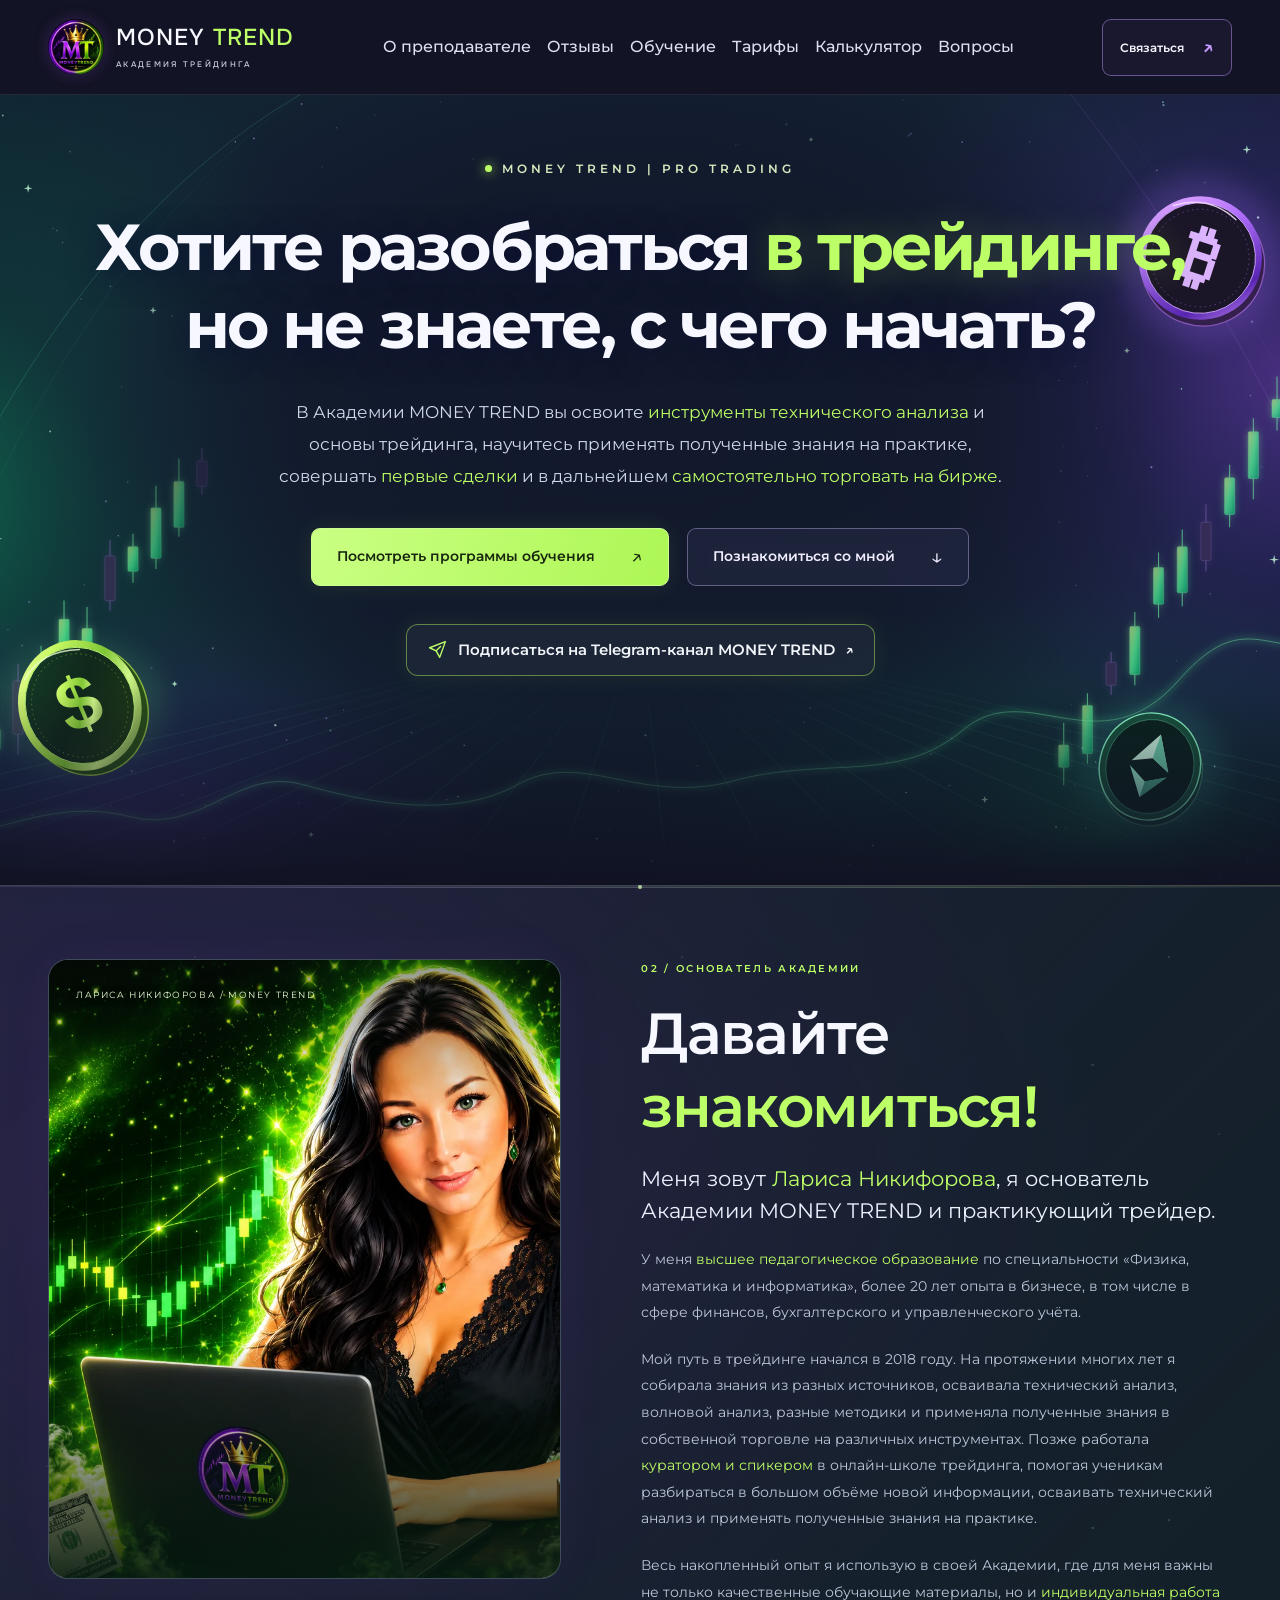
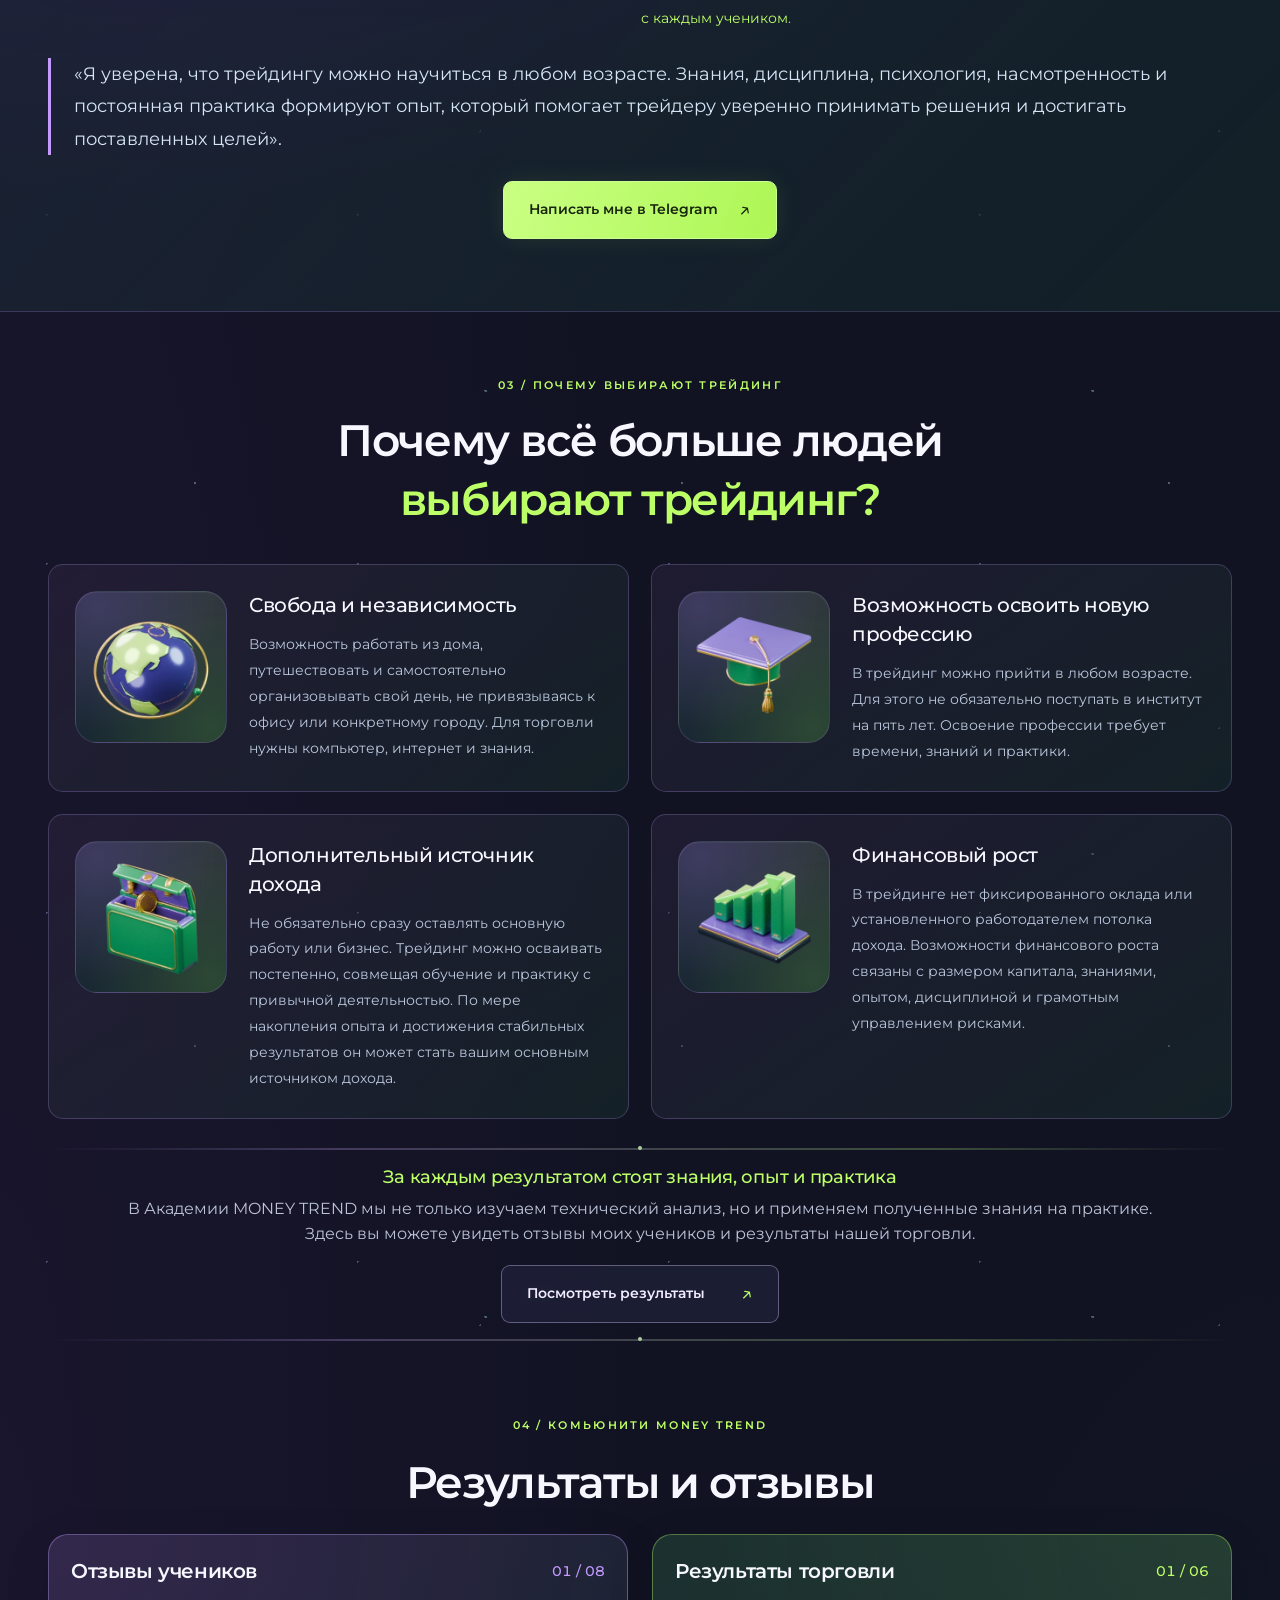
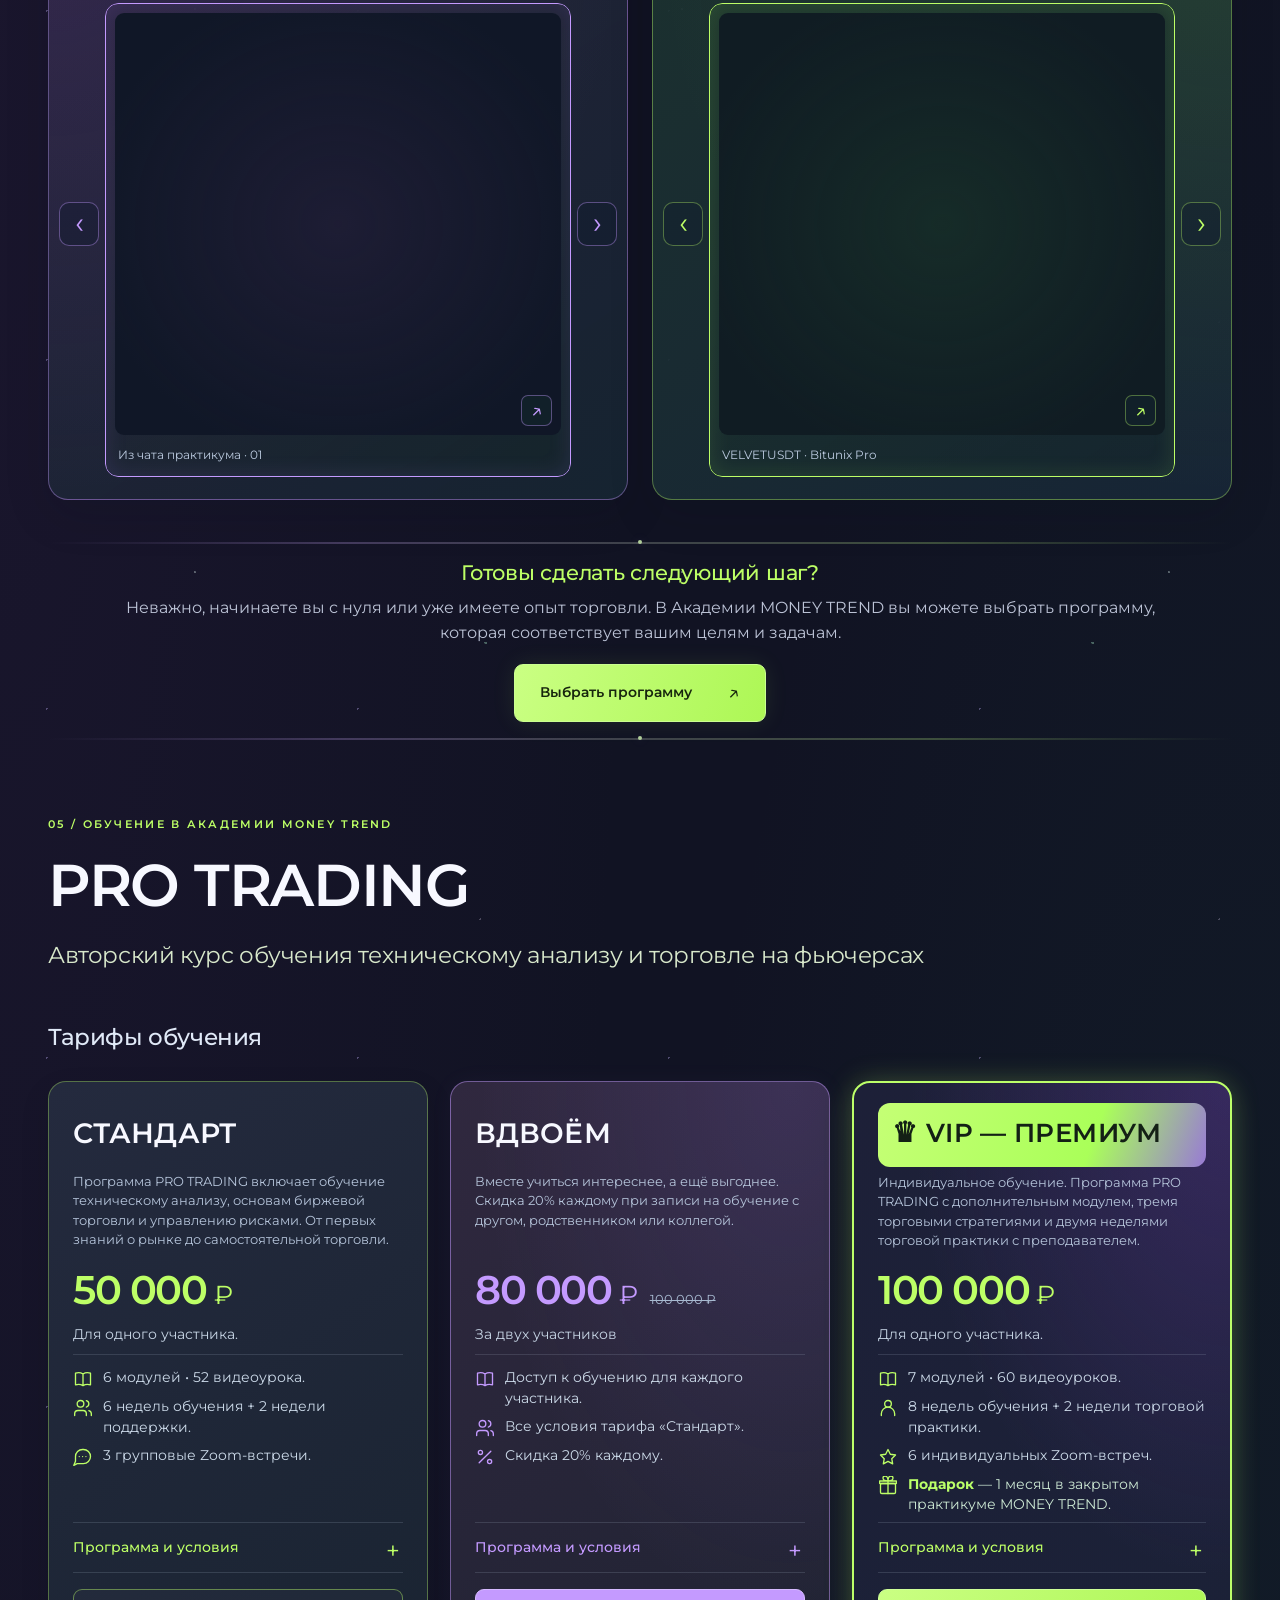
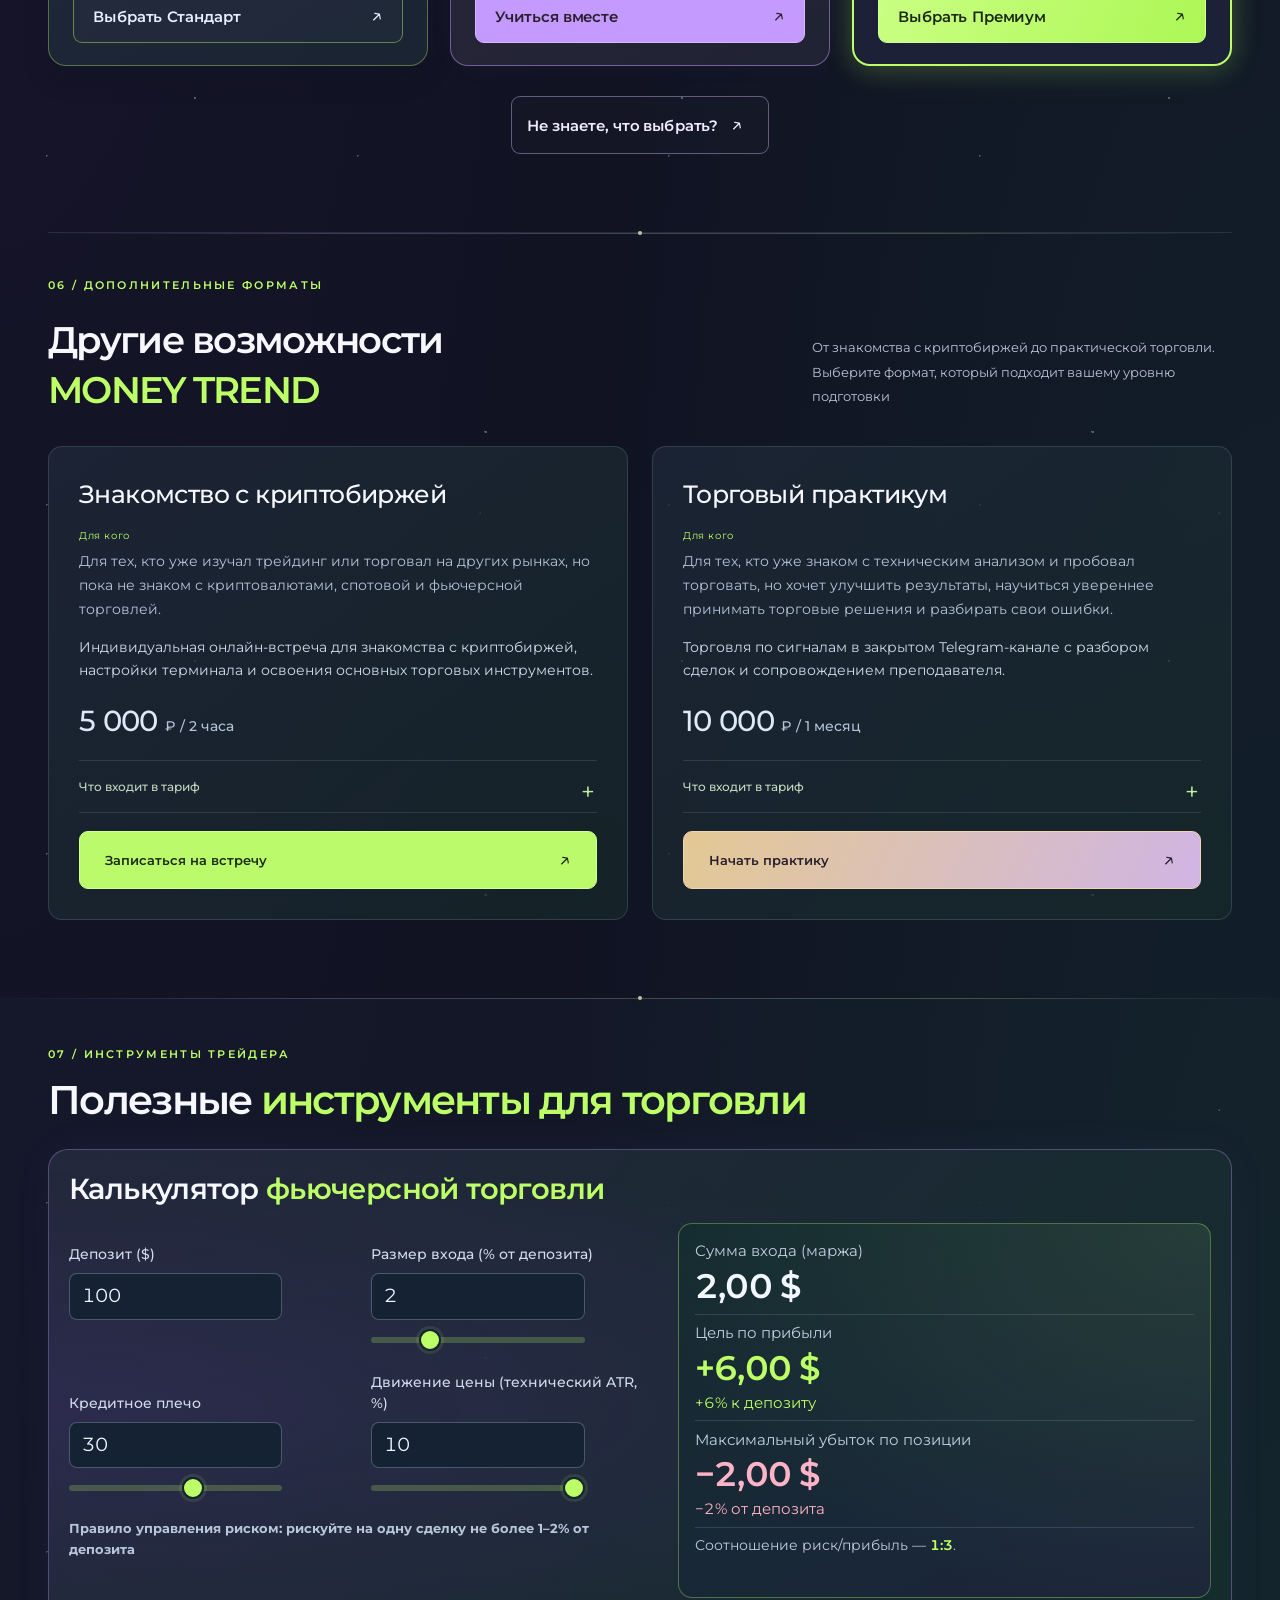
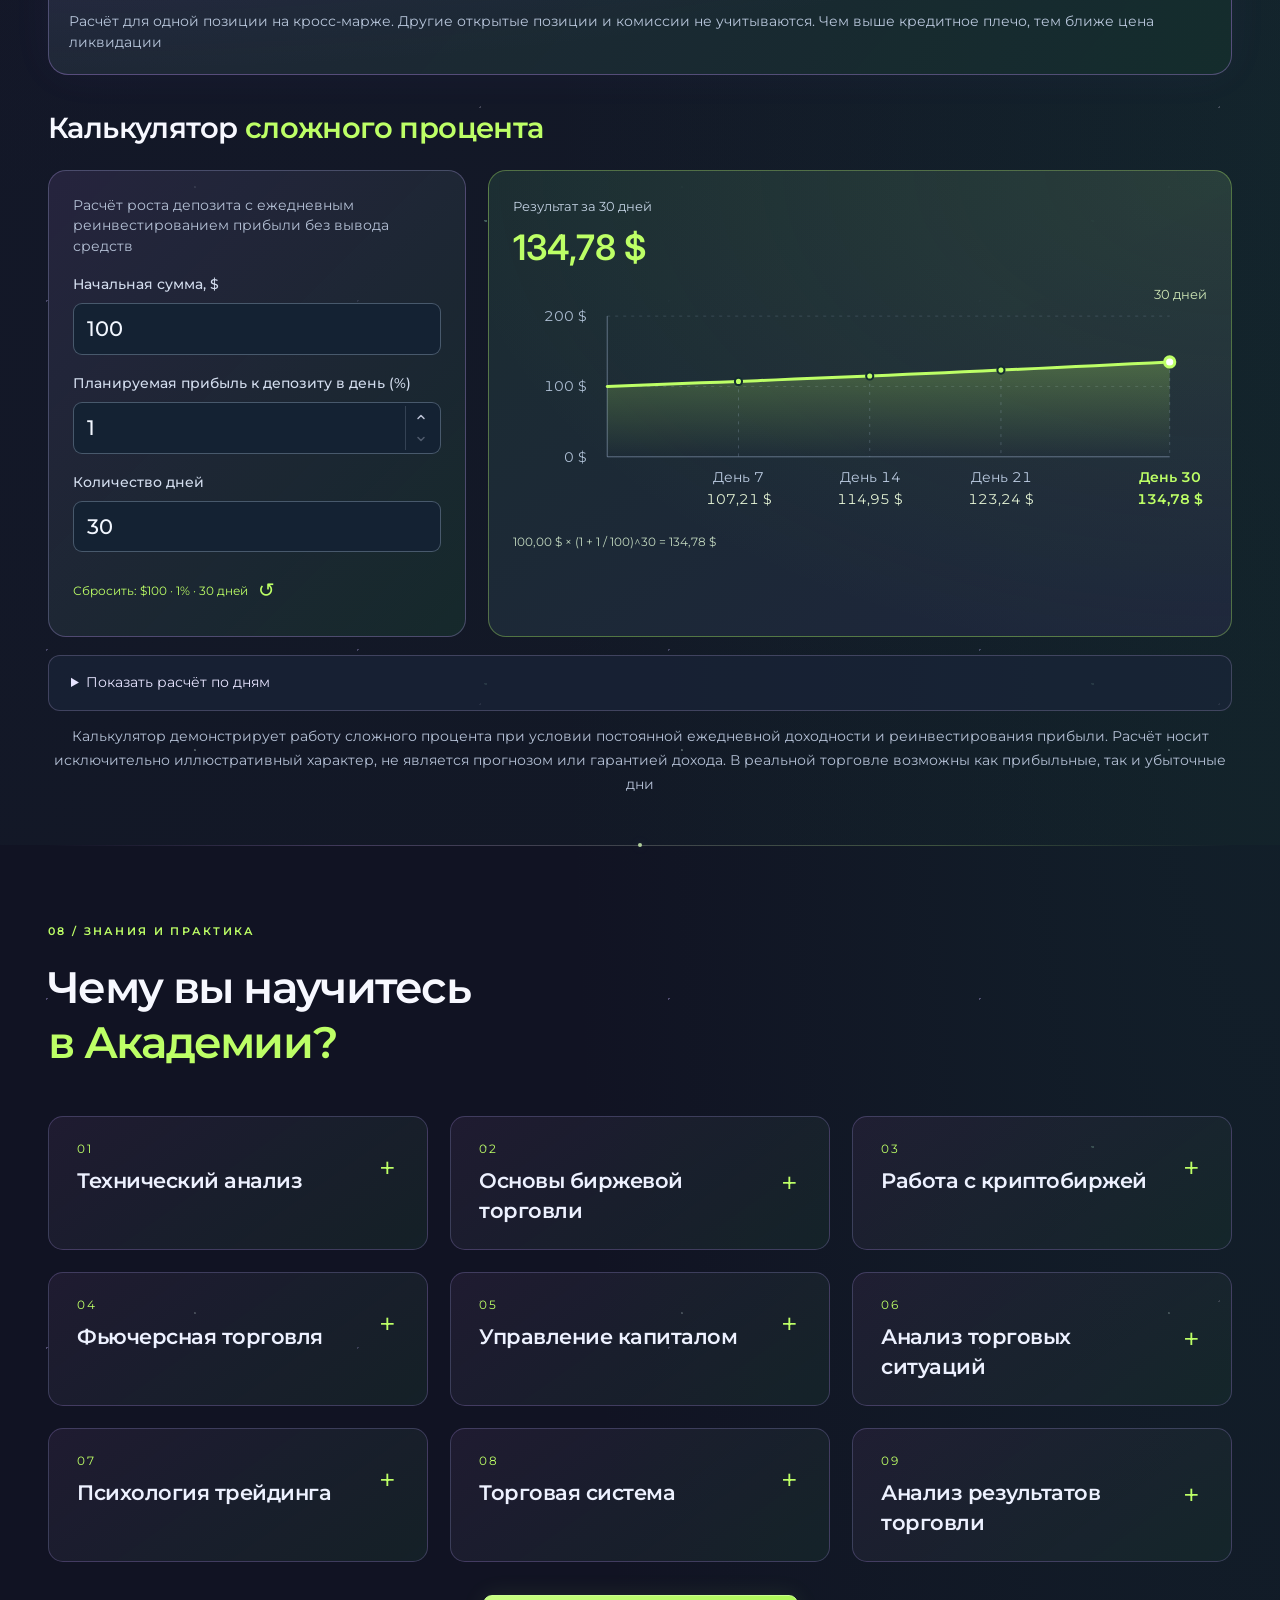
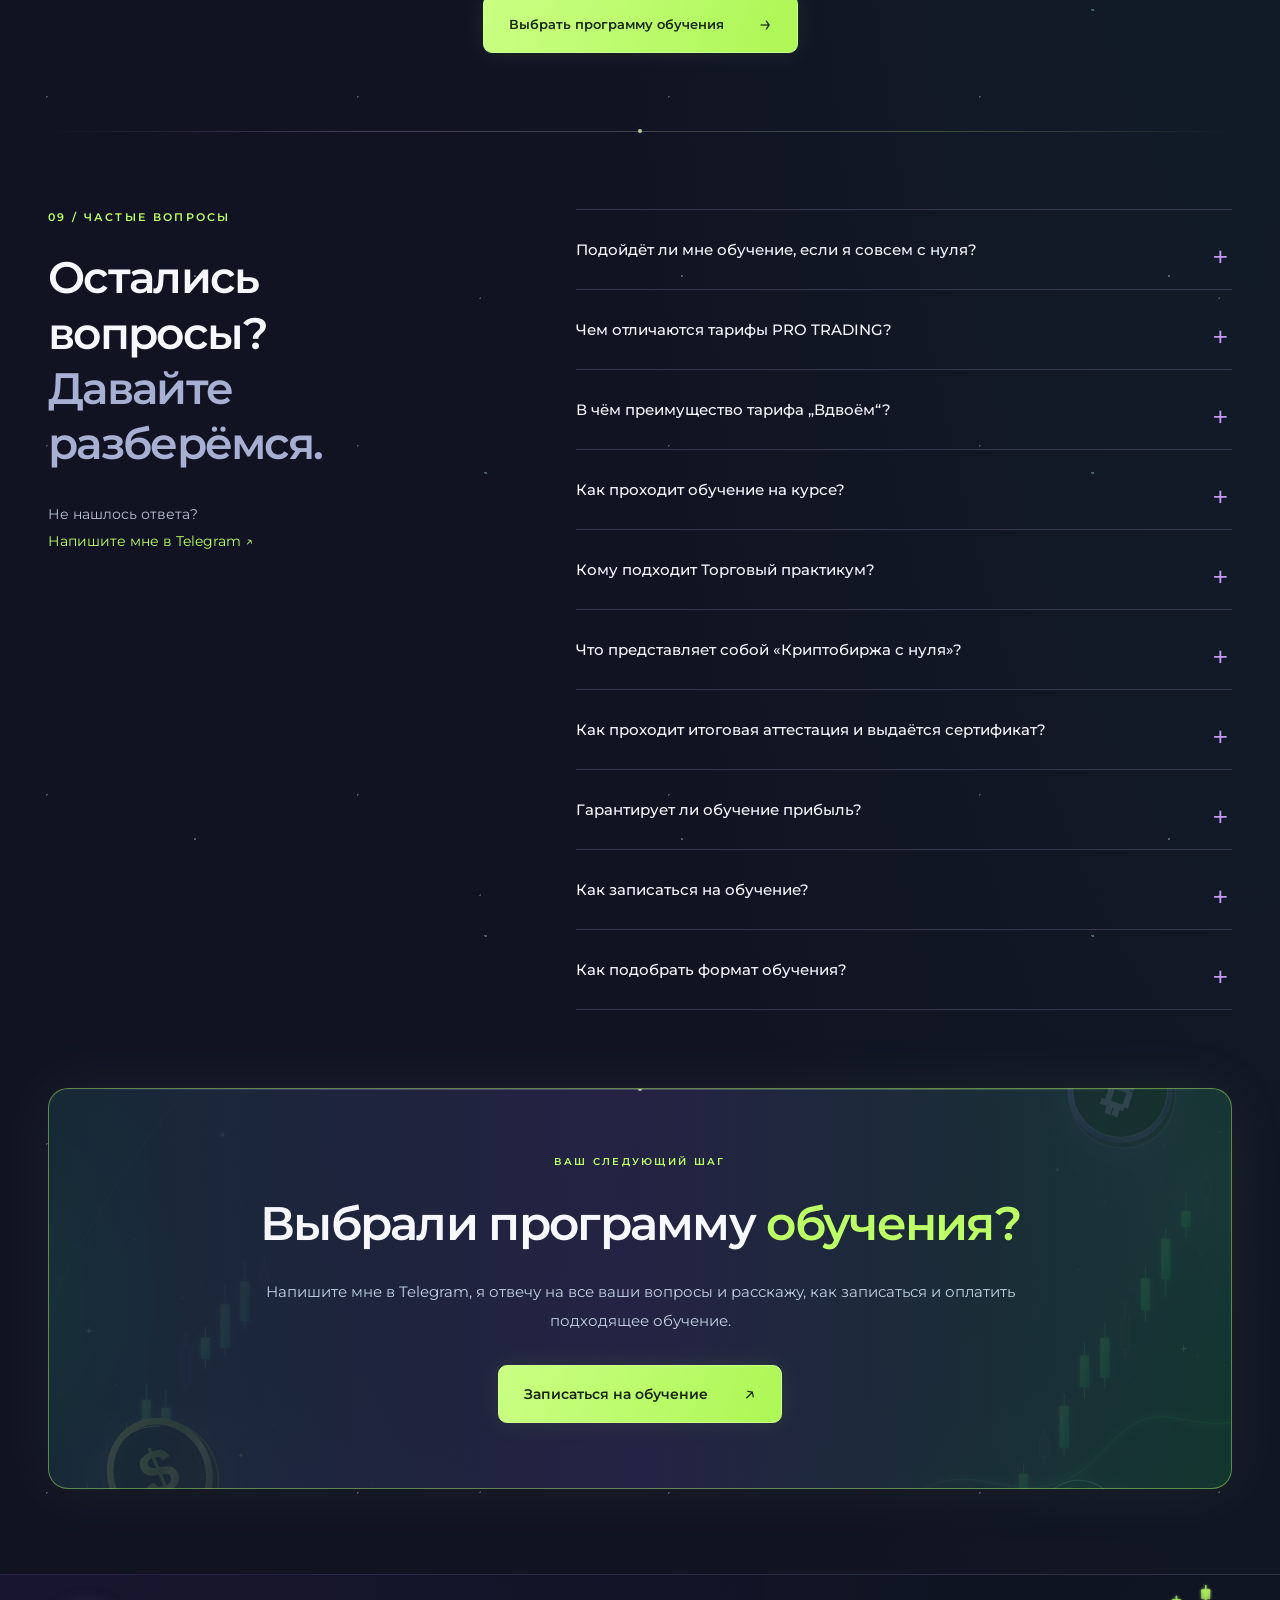
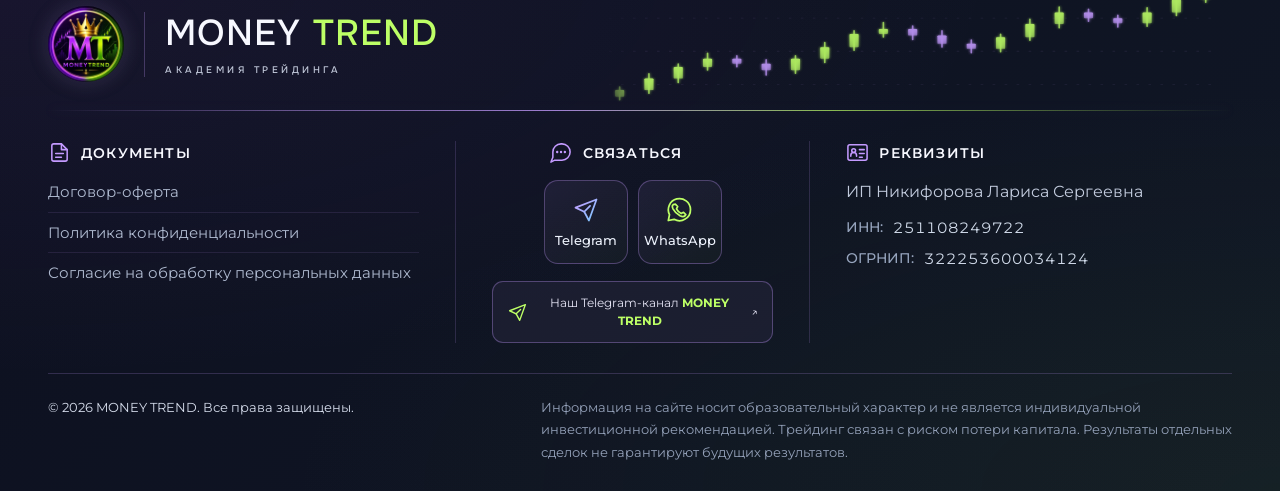
==== commit c1a983e0: "Refresh mobile hero layout stylesheet" ====
--- a/index.html
+++ b/index.html
@@ -8,7 +8,7 @@
 <meta property="og:description" content="Онлайн-обучение техническому анализу и основам трейдинга. Авторские программы PRO TRADING, торговая практика и полезные инструменты для трейдеров.">
 <meta property="og:image" content="https://moneytrend-academy.ru/assets/money-trend-logo.jpg">
 <meta property="og:url" content="https://moneytrend-academy.ru/">
-<meta property="og:type" content="website"><link rel="icon" href="assets/money-trend-logo.jpg" type="image/jpeg"><link rel="preload" href="assets/montserrat-variable.ttf" as="font" type="font/ttf" crossorigin><link rel="preload" href="assets/larisa-money-trend.webp" as="image" fetchpriority="high"><link rel="stylesheet" href="styles.css?v=46">
+<meta property="og:type" content="website"><link rel="icon" href="assets/money-trend-logo.jpg" type="image/jpeg"><link rel="preload" href="assets/montserrat-variable.ttf" as="font" type="font/ttf" crossorigin><link rel="preload" href="assets/larisa-money-trend.webp" as="image" fetchpriority="high"><link rel="stylesheet" href="styles.css?v=47">
 <link rel="stylesheet" href="benefits-3d.css?v=1">
 <link rel="stylesheet" href="text-transitions.css?v=4">
 <link rel="stylesheet" href="footer.css?v=6">
--- a/styles.css
+++ b/styles.css
@@ -568,3 +568,12 @@
   .hero-channel-link:hover,.hero-channel-link:focus-visible{border:0;background:transparent;box-shadow:none;color:var(--green);text-decoration:underline;text-underline-offset:4px}
   .hero-channel-link svg{color:var(--green);width:19px;height:19px}
 }
+
+/* Mobile hero: two primary choices side-by-side, Telegram invitation below. */
+@media(max-width:700px){
+  .hero-actions{display:grid;grid-template-columns:minmax(0,1fr) minmax(0,1fr);align-items:stretch;gap:10px;width:calc(100% - 24px);max-width:420px;margin-inline:auto}
+  .hero-actions .button{width:100%;min-width:0;min-height:78px;height:100%;padding:12px 10px;gap:6px;font-size:11px;line-height:1.35;white-space:normal;text-align:left;overflow-wrap:normal}
+  .hero-actions .button span{flex:0 0 auto;font-size:17px}
+  .hero-channel-link{display:inline-flex;width:auto;max-width:calc(100% - 22px);margin-top:26px;padding:12px 10px;border:1px solid #bdff6670;border-radius:12px;background:#1e2839cc;box-shadow:0 0 24px #bdff6614;color:#f2f5f9;font-size:11px;font-weight:650;gap:7px;white-space:nowrap;text-decoration:none}
+  .hero-channel-link:hover,.hero-channel-link:focus-visible{border:1px solid var(--green);border-radius:12px;background:#263a3c;box-shadow:0 0 24px #bdff6614;color:#fff;text-decoration:none}
+}
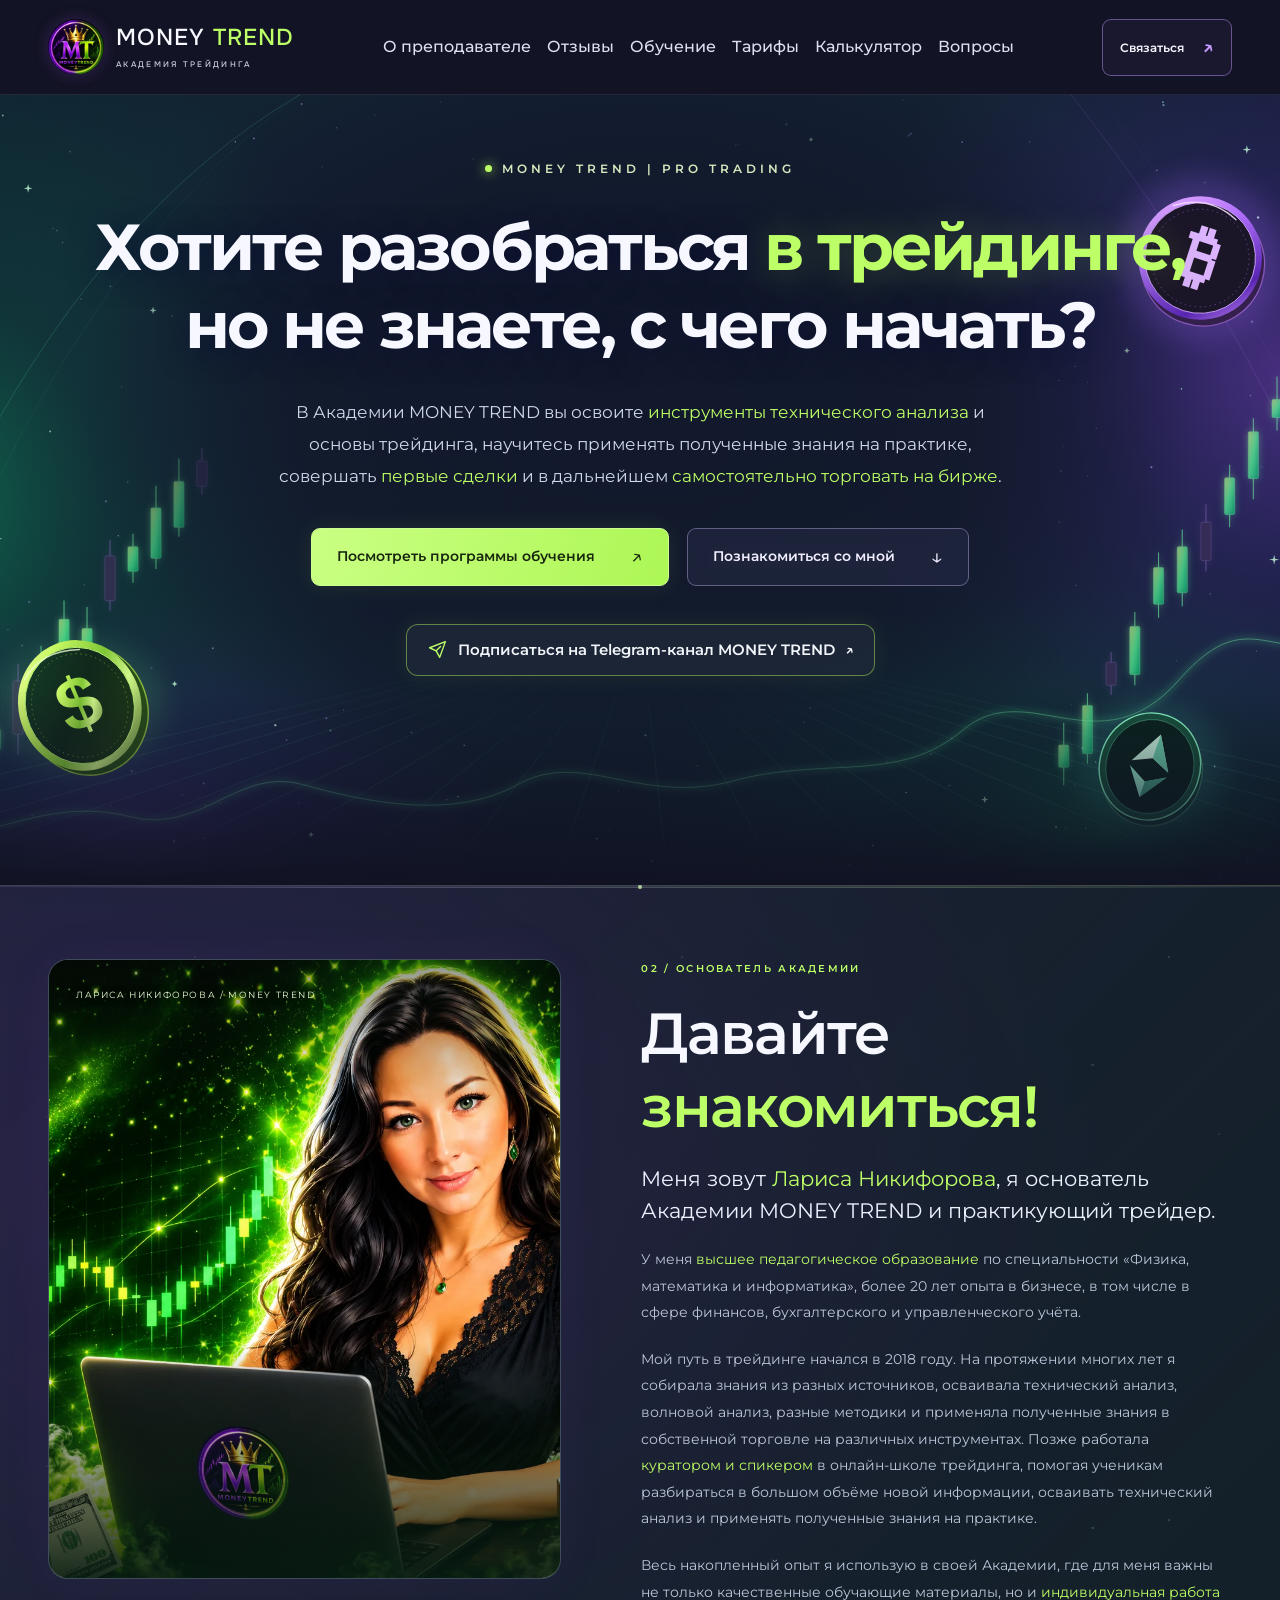
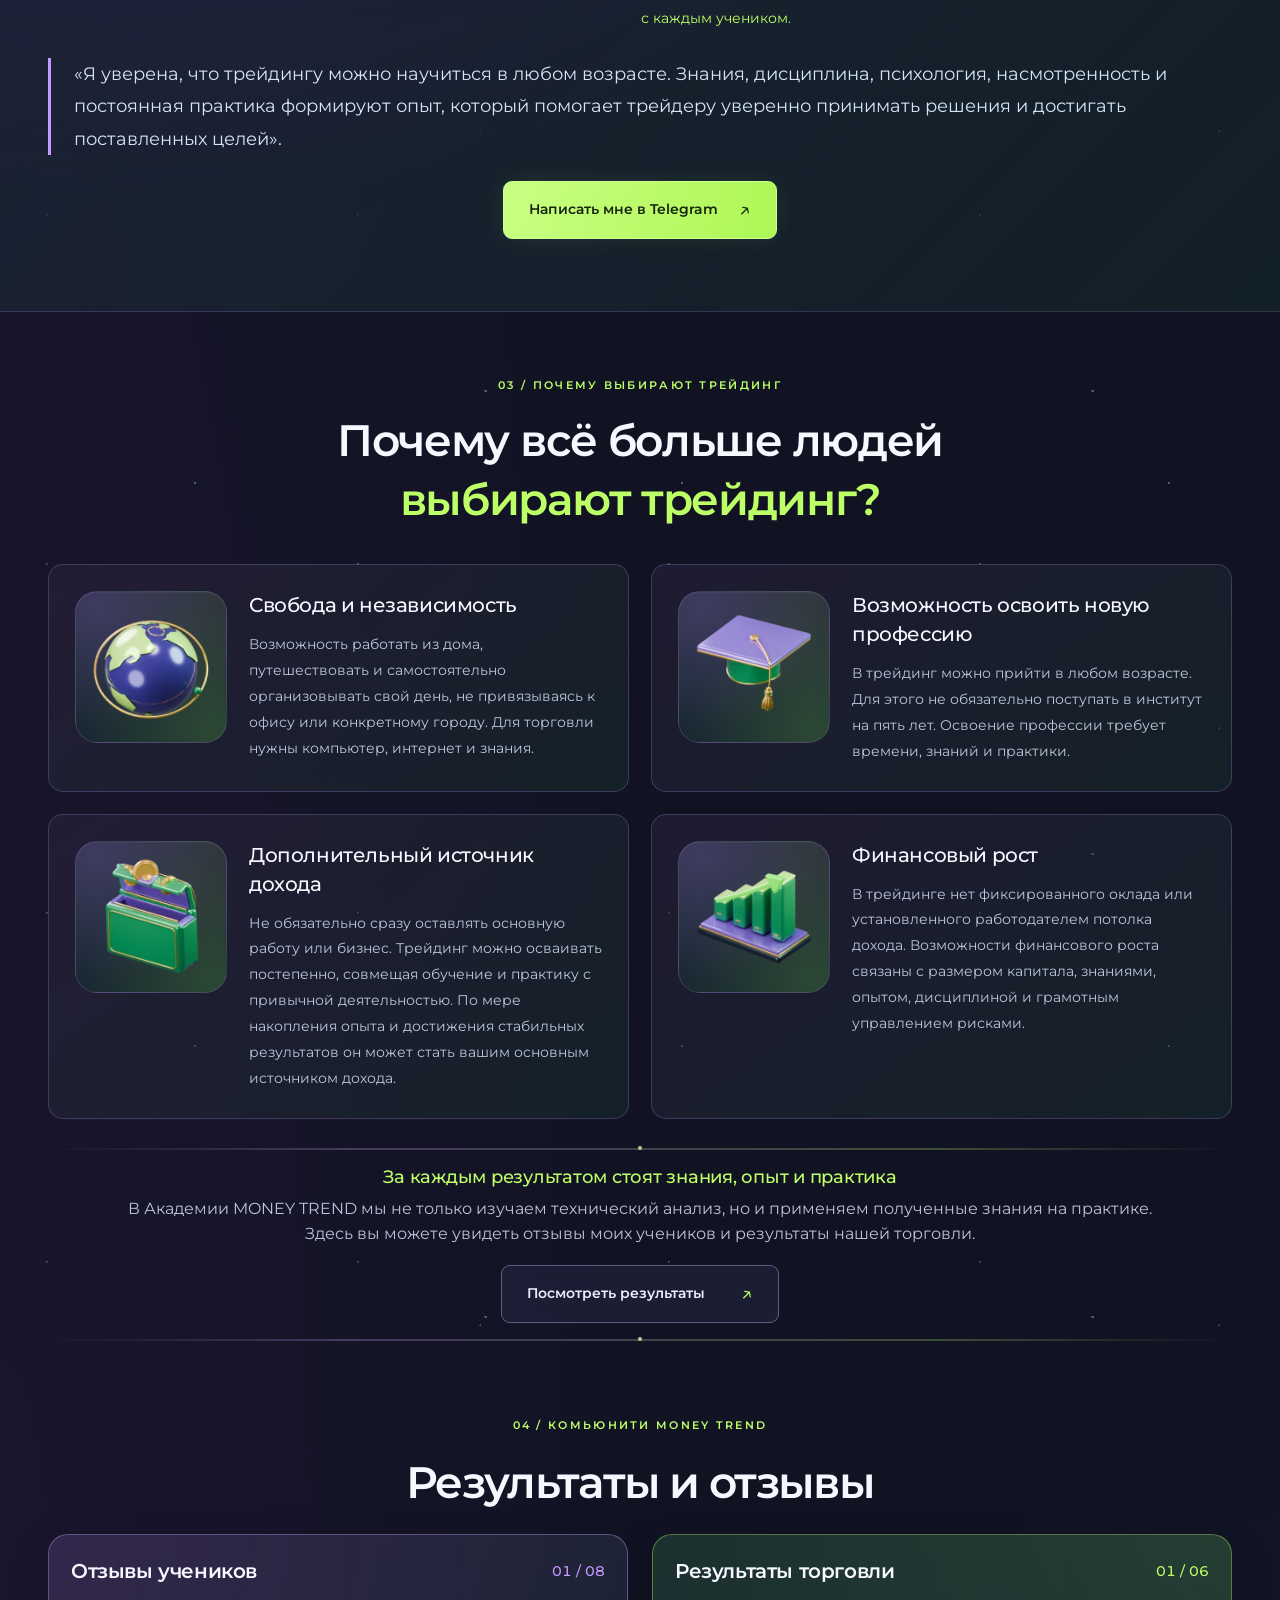
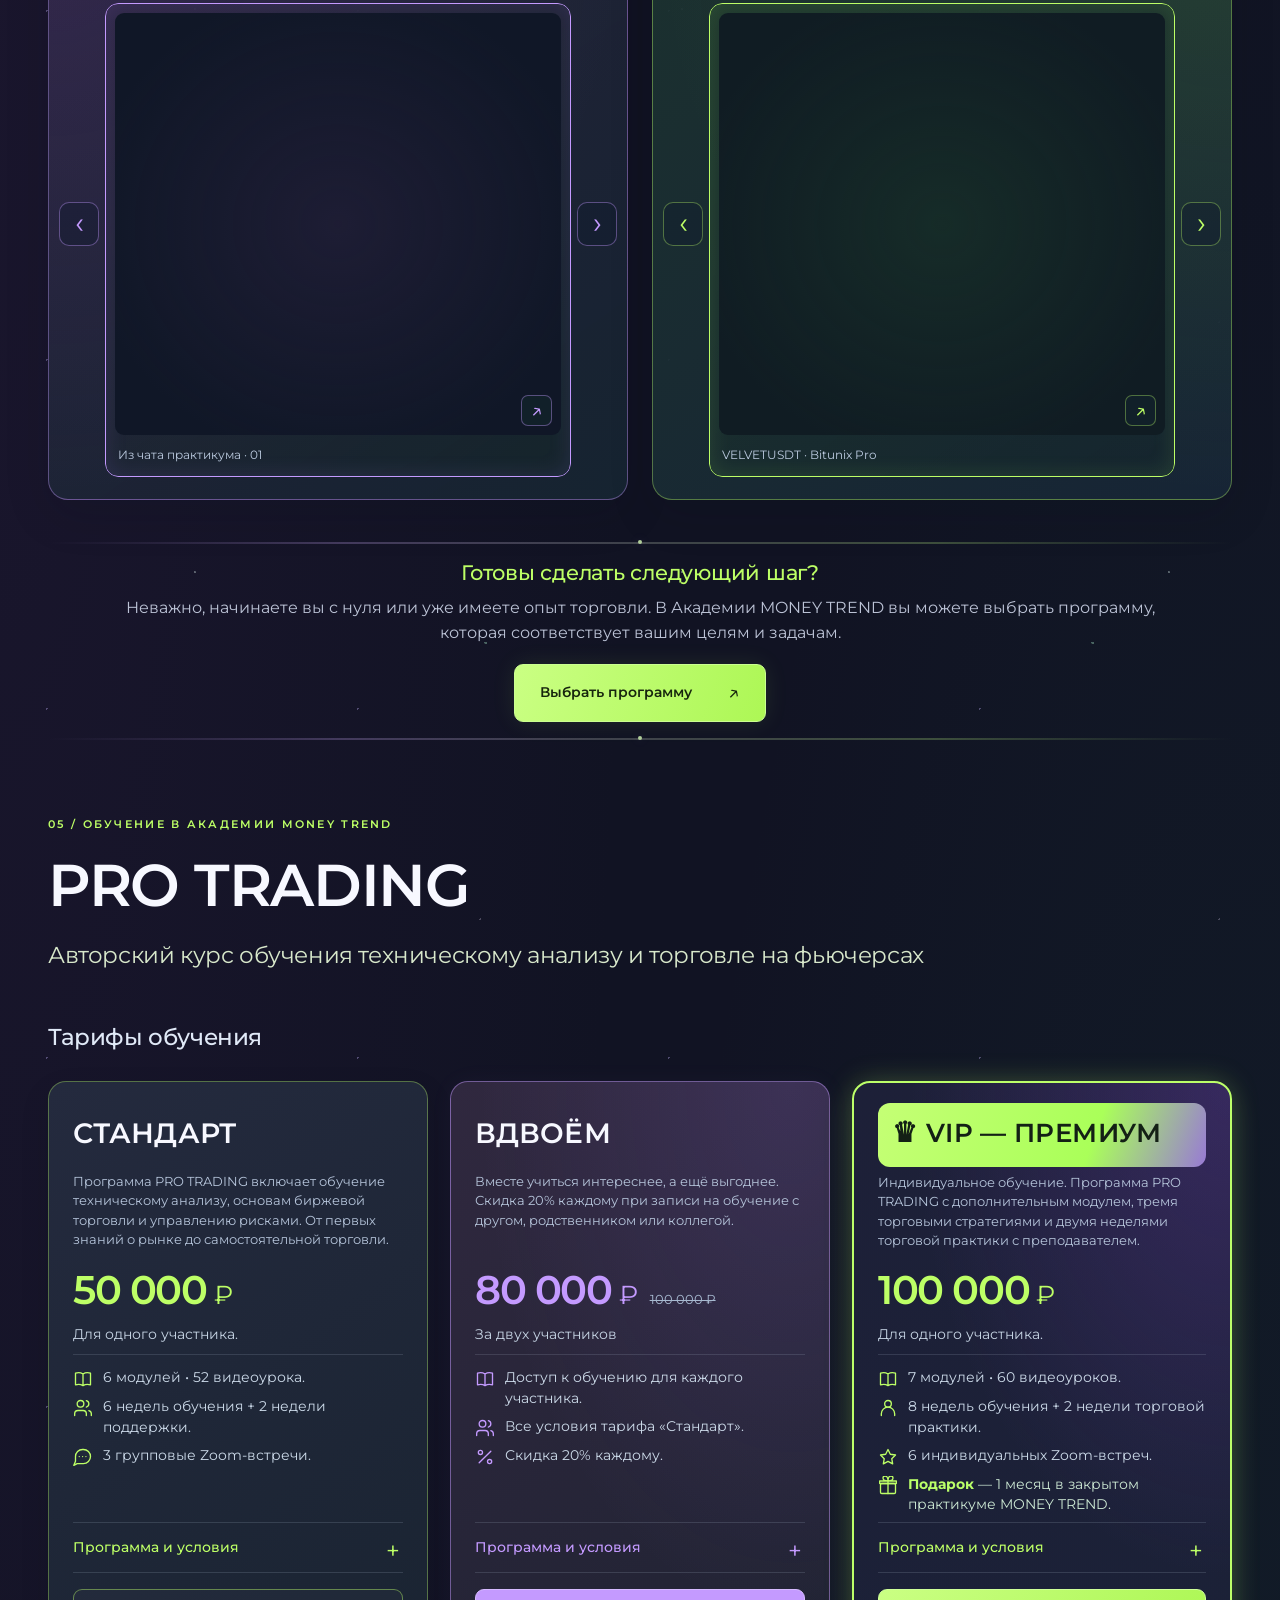
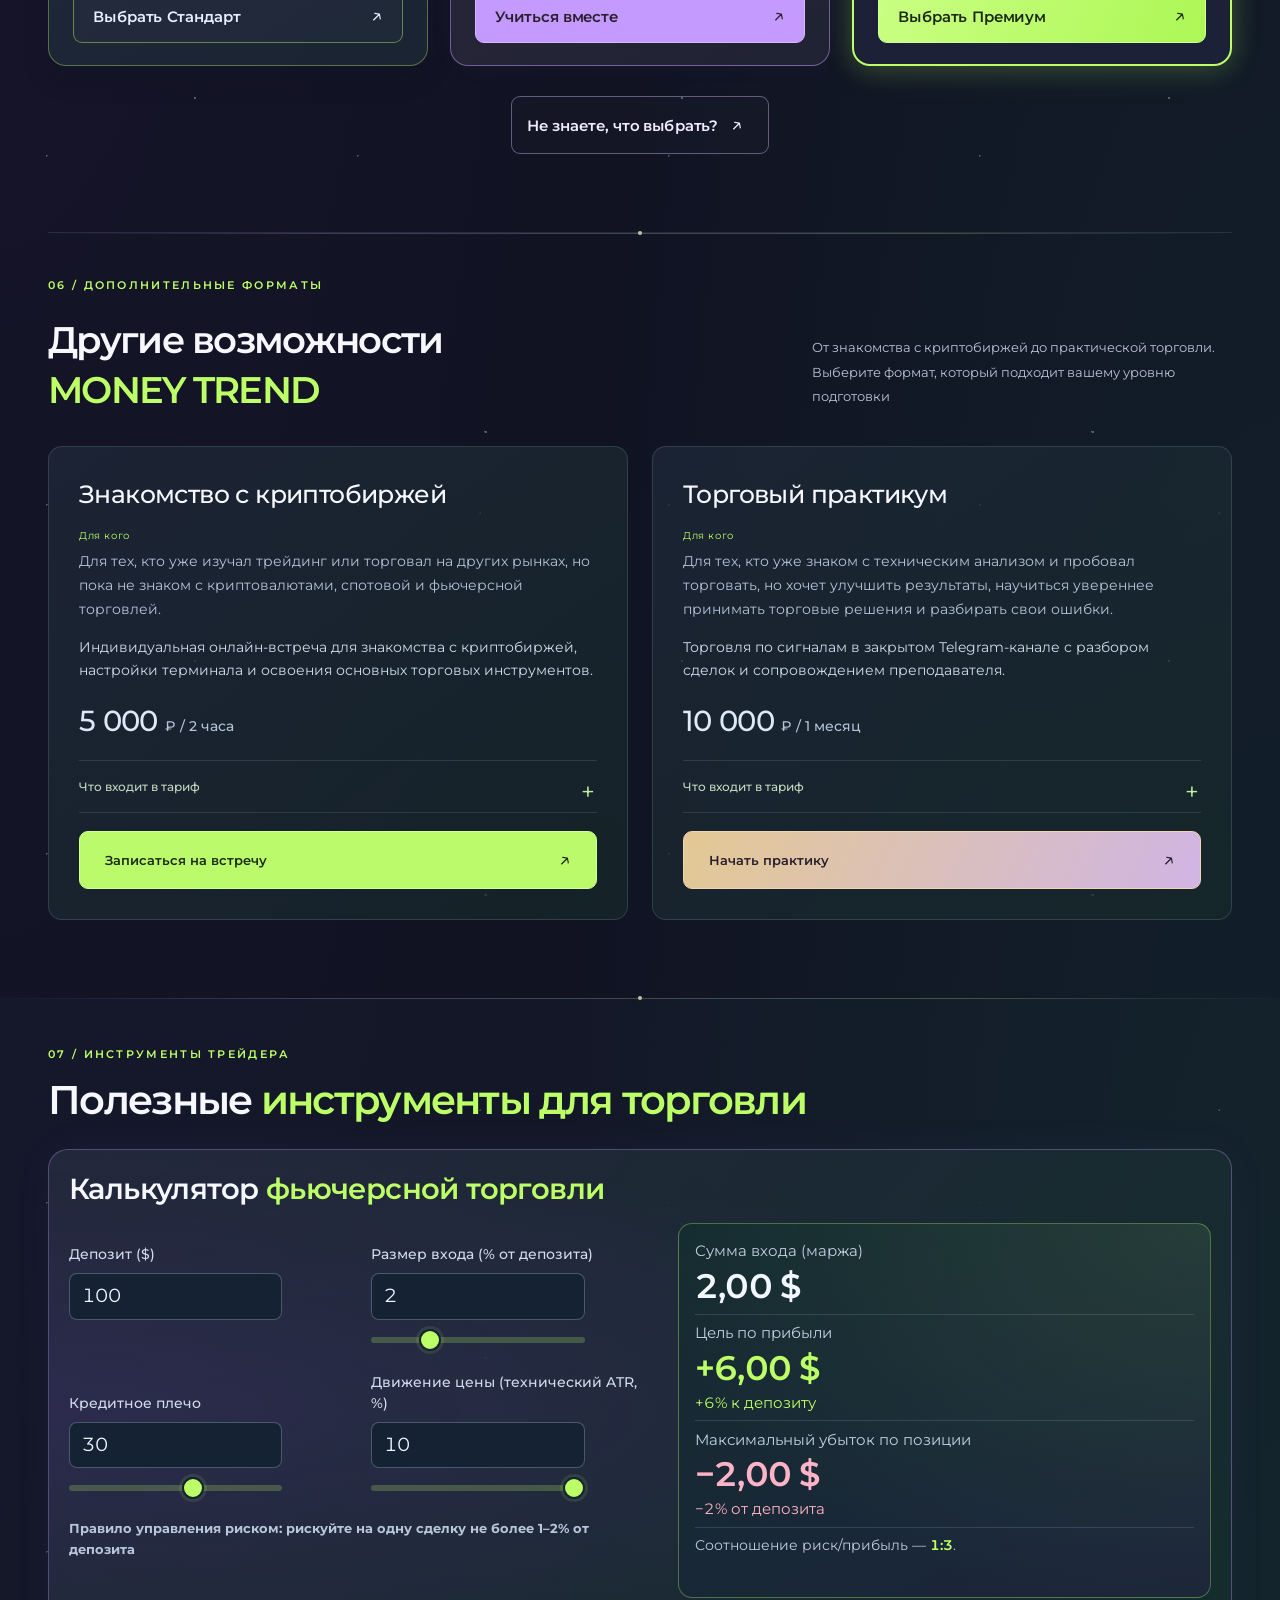
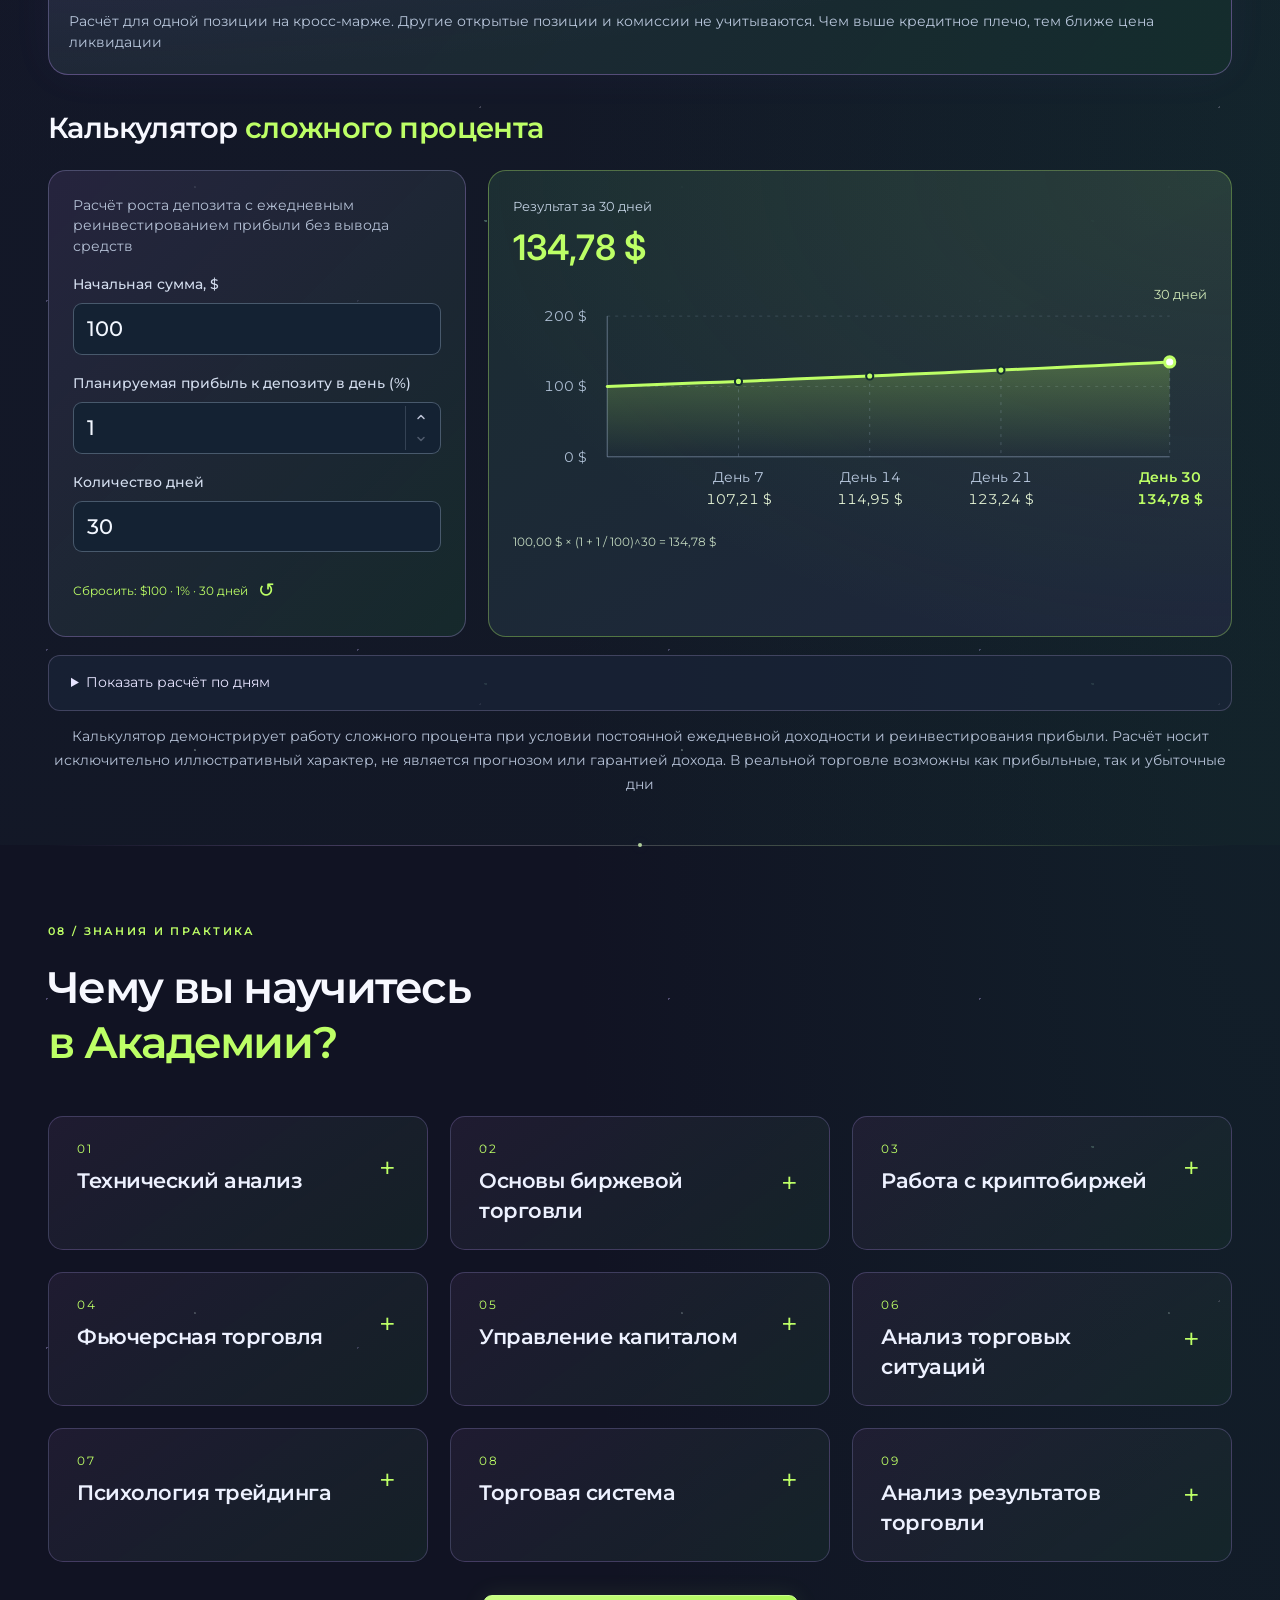
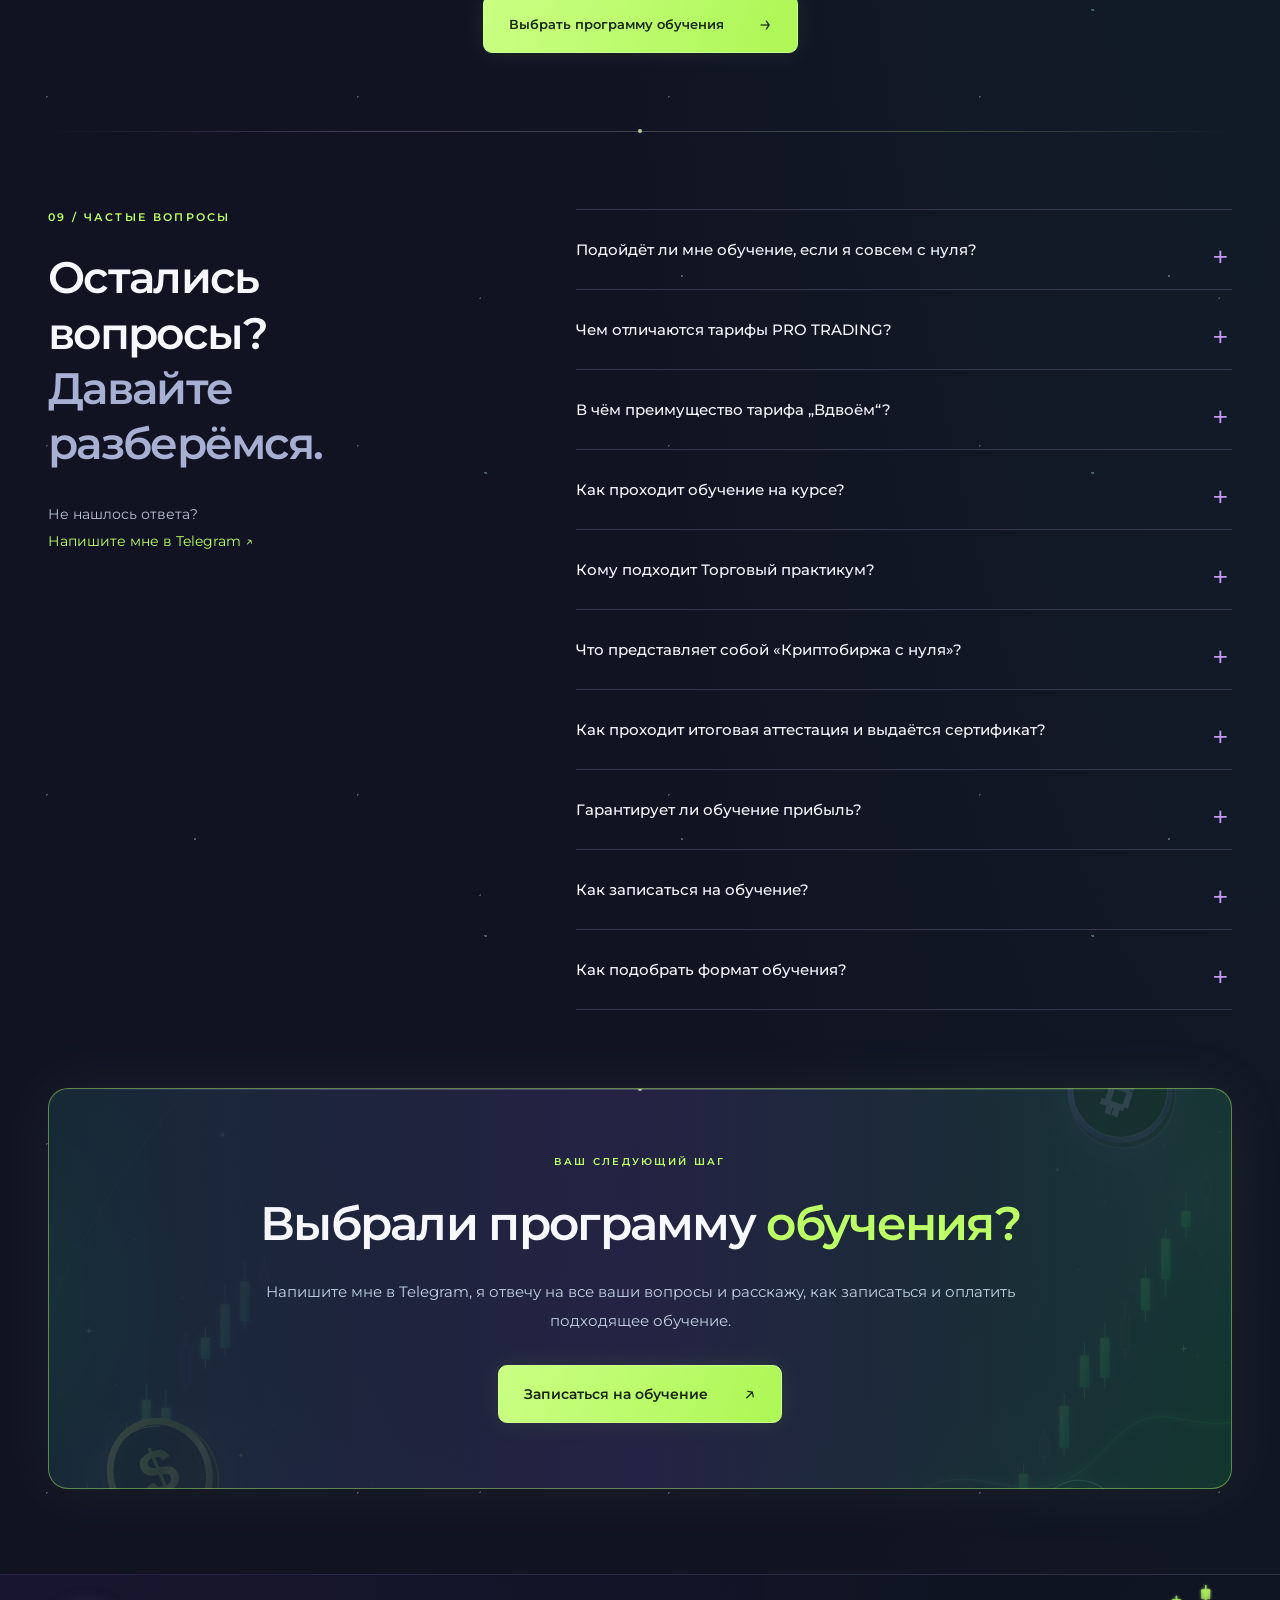
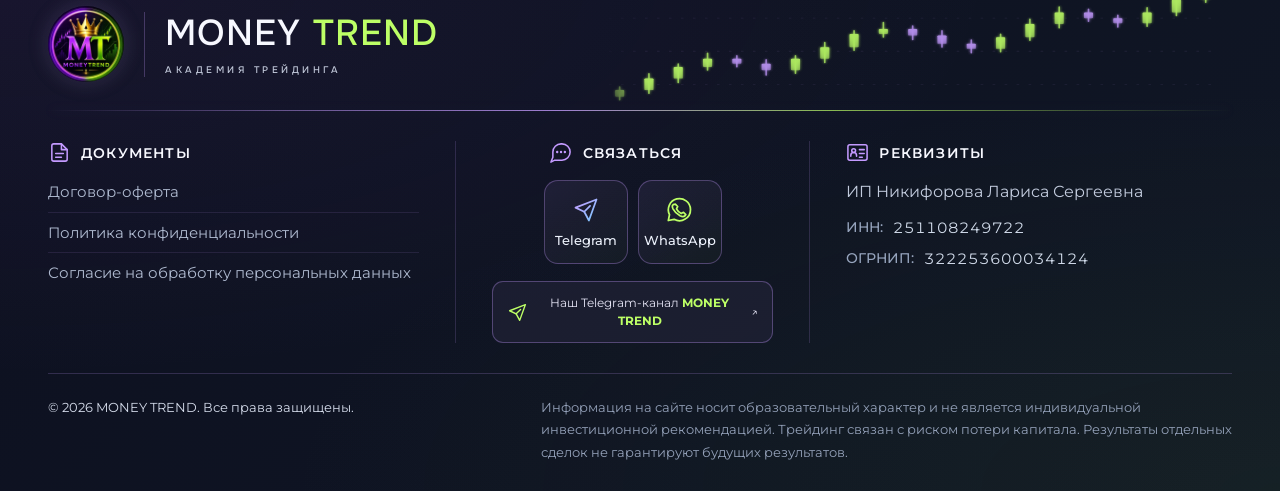
==== commit 010cbfc6: "Refresh restored mobile buttons" ====
--- a/index.html
+++ b/index.html
@@ -8,7 +8,7 @@
 <meta property="og:description" content="Онлайн-обучение техническому анализу и основам трейдинга. Авторские программы PRO TRADING, торговая практика и полезные инструменты для трейдеров.">
 <meta property="og:image" content="https://moneytrend-academy.ru/assets/money-trend-logo.jpg">
 <meta property="og:url" content="https://moneytrend-academy.ru/">
-<meta property="og:type" content="website"><link rel="icon" href="assets/money-trend-logo.jpg" type="image/jpeg"><link rel="preload" href="assets/montserrat-variable.ttf" as="font" type="font/ttf" crossorigin><link rel="preload" href="assets/larisa-money-trend.webp" as="image" fetchpriority="high"><link rel="stylesheet" href="styles.css?v=47">
+<meta property="og:type" content="website"><link rel="icon" href="assets/money-trend-logo.jpg" type="image/jpeg"><link rel="preload" href="assets/montserrat-variable.ttf" as="font" type="font/ttf" crossorigin><link rel="preload" href="assets/larisa-money-trend.webp" as="image" fetchpriority="high"><link rel="stylesheet" href="styles.css?v=48">
 <link rel="stylesheet" href="benefits-3d.css?v=1">
 <link rel="stylesheet" href="text-transitions.css?v=4">
 <link rel="stylesheet" href="footer.css?v=6">
--- a/styles.css
+++ b/styles.css
@@ -569,11 +569,12 @@
   .hero-channel-link svg{color:var(--green);width:19px;height:19px}
 }
 
-/* Mobile hero: two primary choices side-by-side, Telegram invitation below. */
-@media(max-width:700px){
-  .hero-actions{display:grid;grid-template-columns:minmax(0,1fr) minmax(0,1fr);align-items:stretch;gap:10px;width:calc(100% - 24px);max-width:420px;margin-inline:auto}
-  .hero-actions .button{width:100%;min-width:0;min-height:78px;height:100%;padding:12px 10px;gap:6px;font-size:11px;line-height:1.35;white-space:normal;text-align:left;overflow-wrap:normal}
-  .hero-actions .button span{flex:0 0 auto;font-size:17px}
-  .hero-channel-link{display:inline-flex;width:auto;max-width:calc(100% - 22px);margin-top:26px;padding:12px 10px;border:1px solid #bdff6670;border-radius:12px;background:#1e2839cc;box-shadow:0 0 24px #bdff6614;color:#f2f5f9;font-size:11px;font-weight:650;gap:7px;white-space:nowrap;text-decoration:none}
+
+/* Restore the comfortable stacked mobile buttons and framed Telegram link. */
+@media(max-width:700px){
+  .hero-actions{display:flex;flex-direction:column;align-items:stretch;max-width:290px;width:auto;margin-inline:auto;gap:12px}
+  .hero-actions .button{width:auto;height:auto;min-height:53px;padding:14px 19px;gap:20px;font-size:12px;line-height:1.4;text-align:left}
+  .hero-actions .button span{font-size:22px}
+  .hero-channel-link{display:inline-flex;width:auto;max-width:calc(100% - 22px);margin-top:29px;padding:12px 10px;border:1px solid #bdff6670;border-radius:12px;background:#1e2839cc;box-shadow:0 0 24px #bdff6614;color:#f2f5f9;font-size:11px;font-weight:650;gap:7px;white-space:nowrap;text-decoration:none}
   .hero-channel-link:hover,.hero-channel-link:focus-visible{border:1px solid var(--green);border-radius:12px;background:#263a3c;box-shadow:0 0 24px #bdff6614;color:#fff;text-decoration:none}
 }
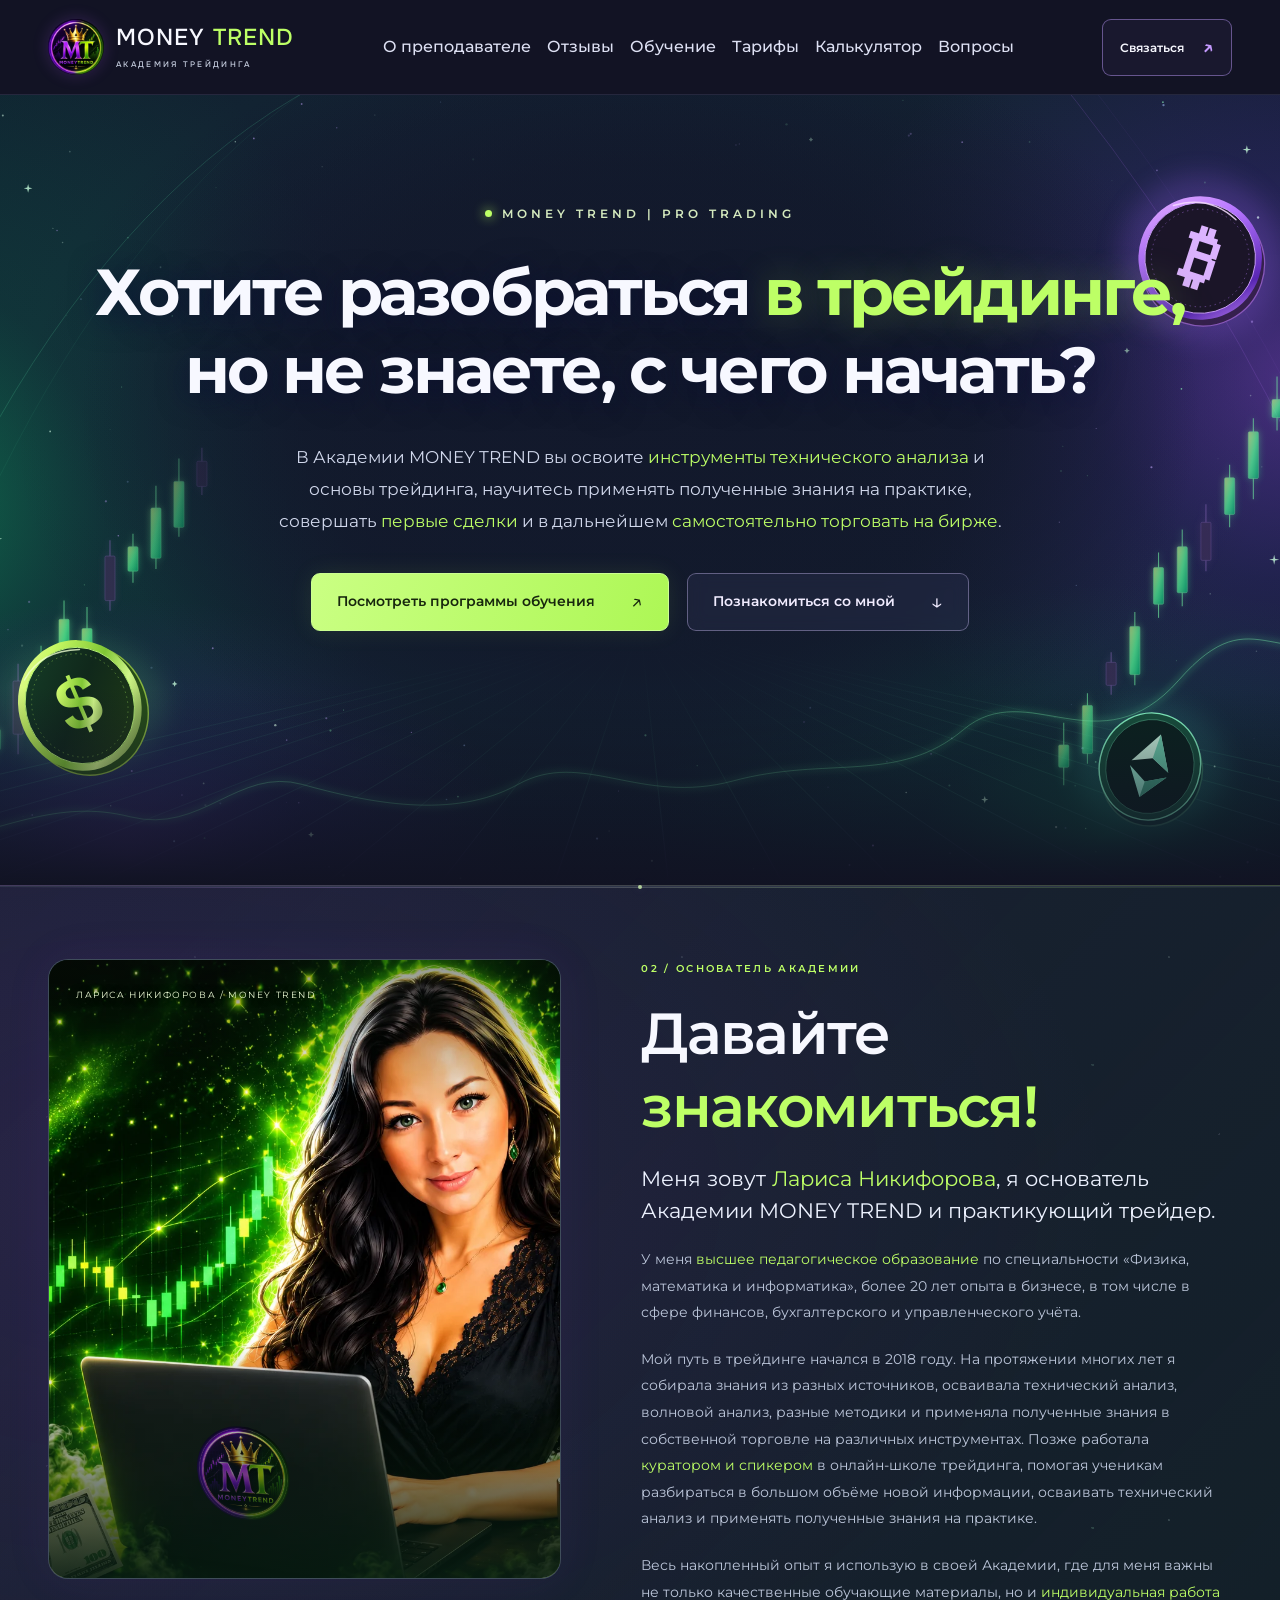
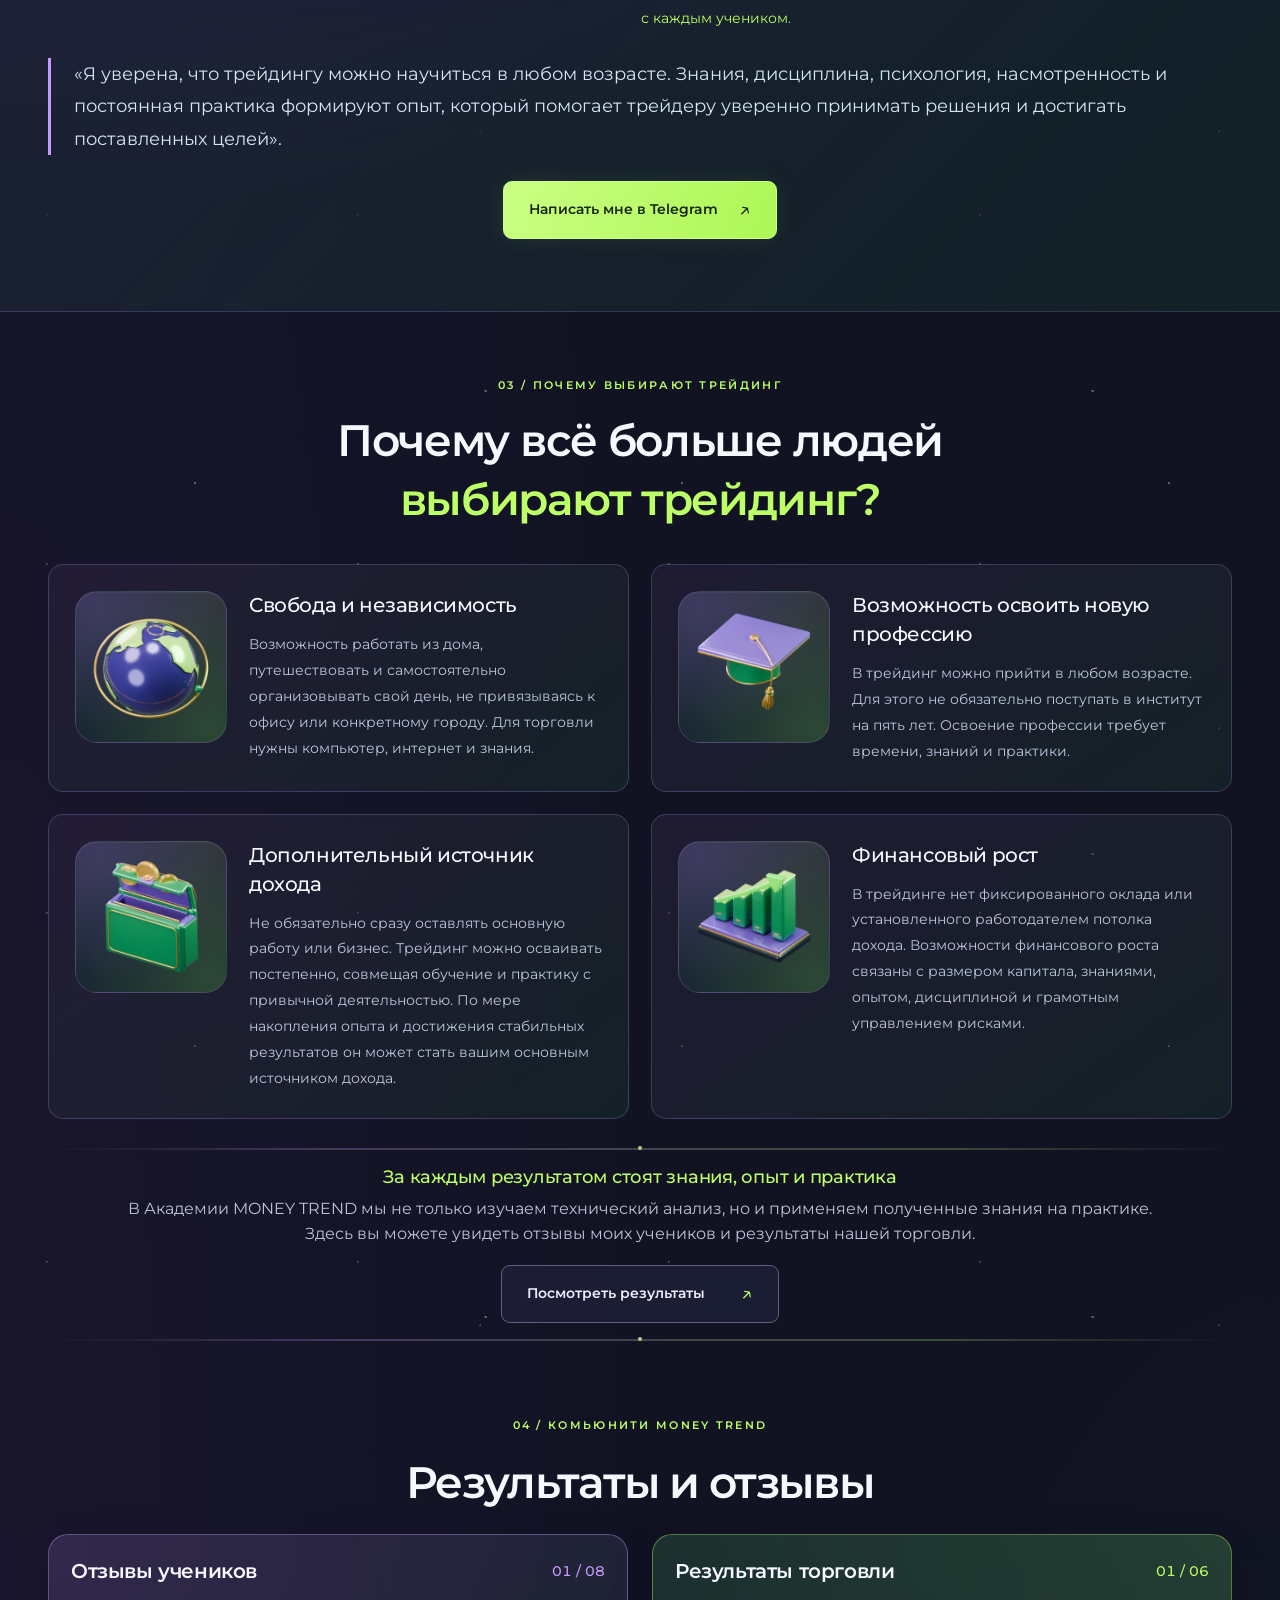
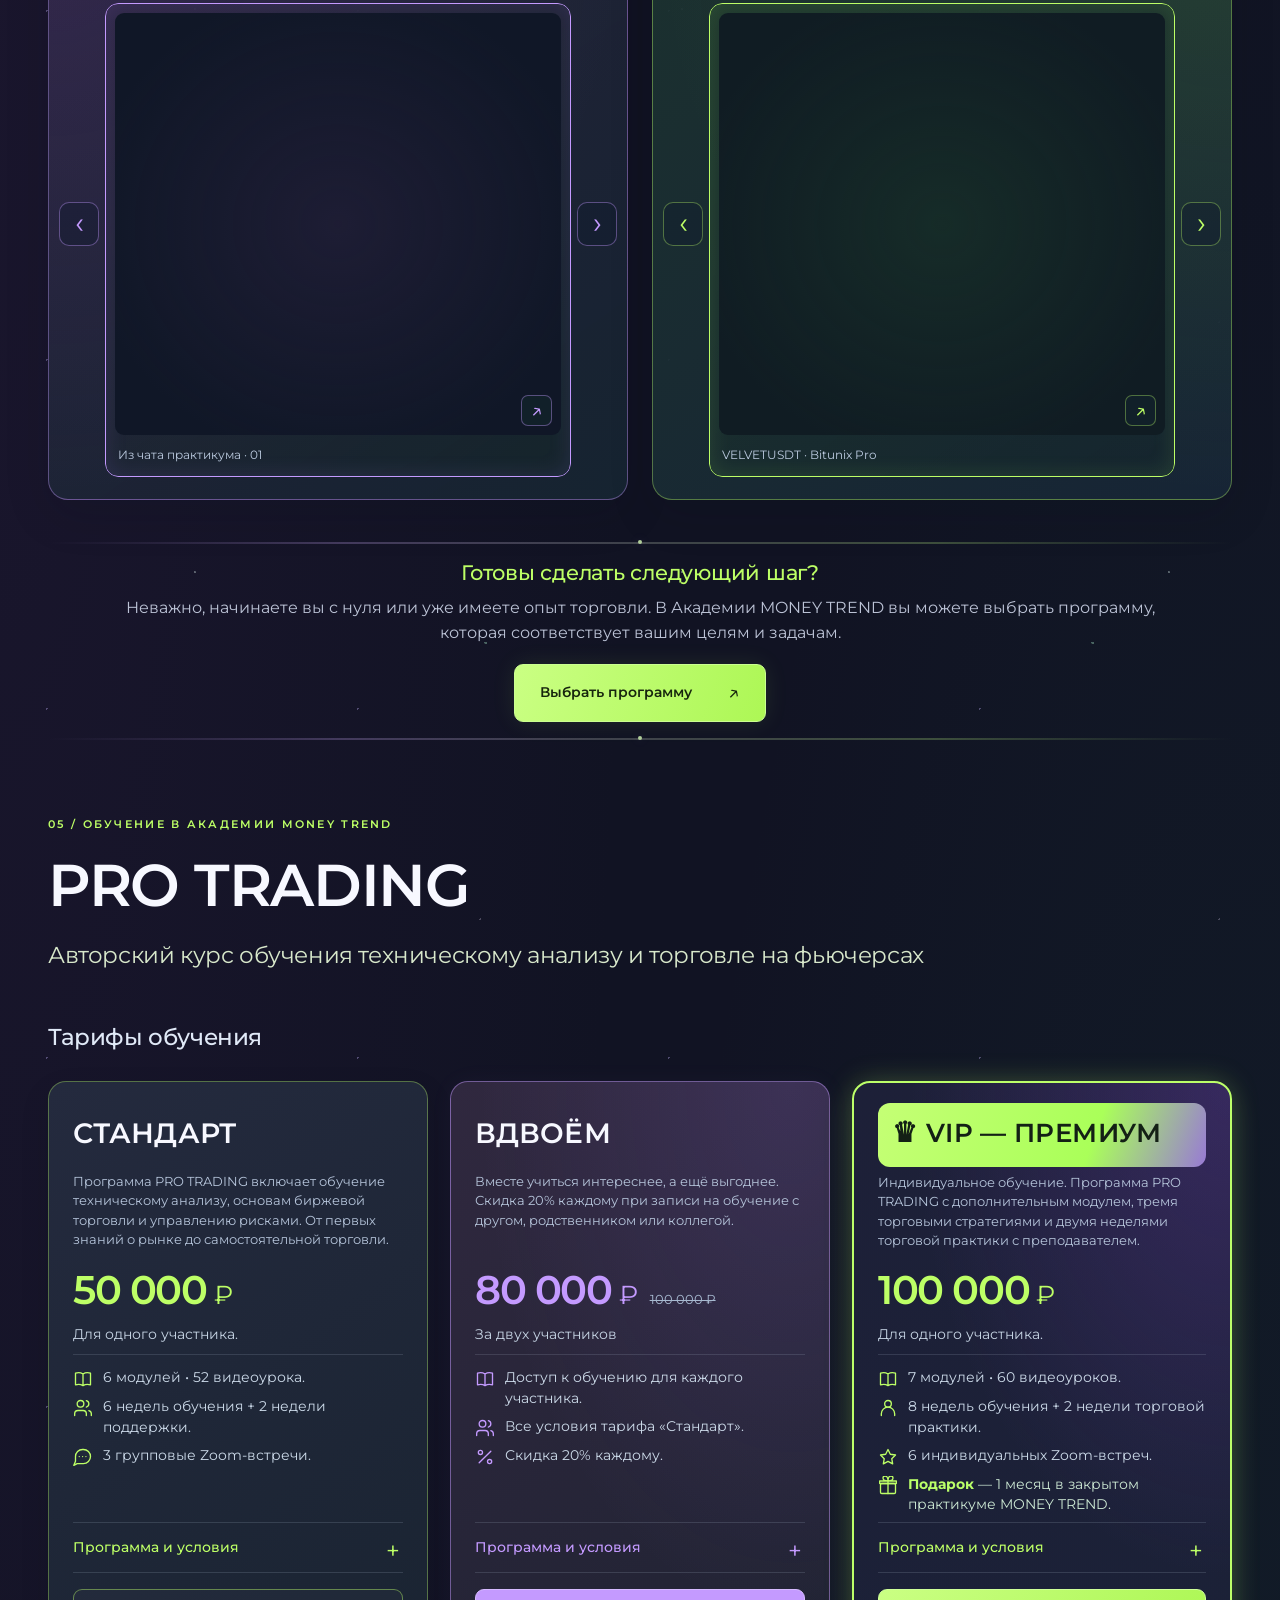
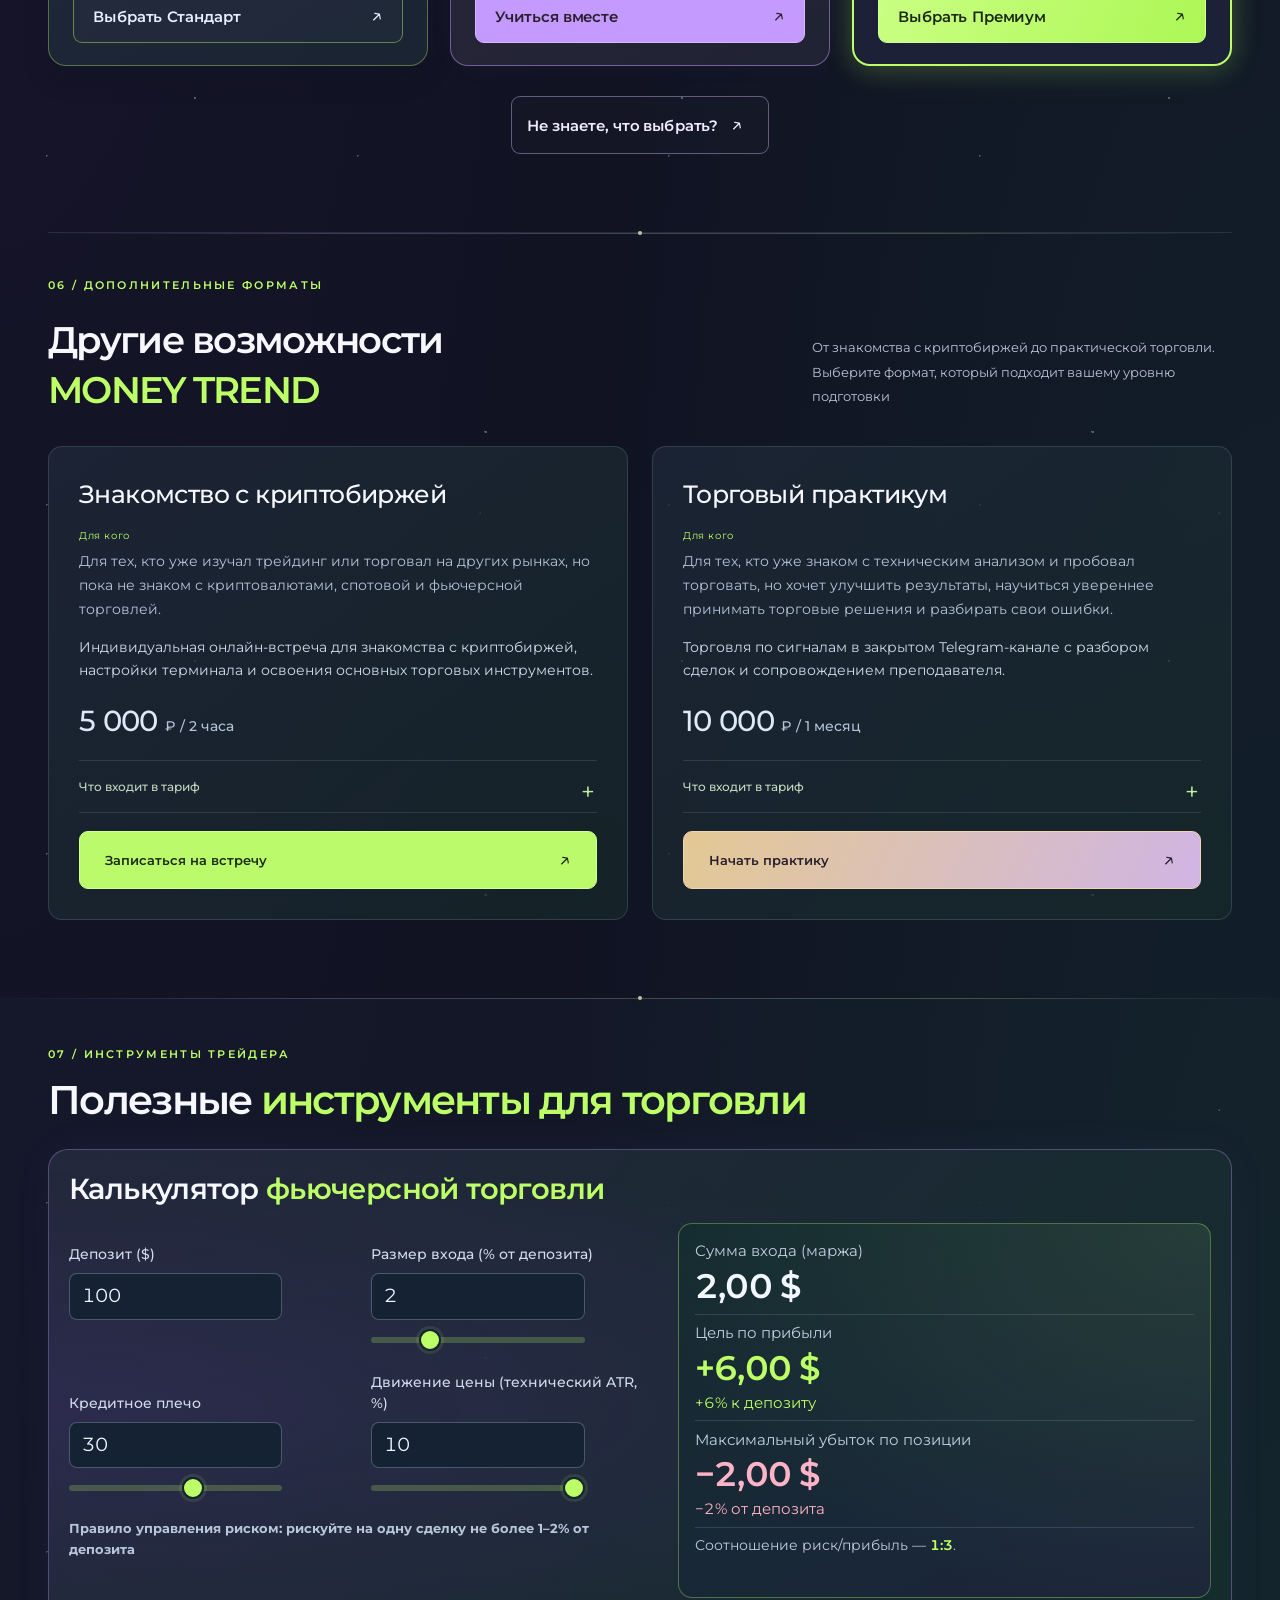
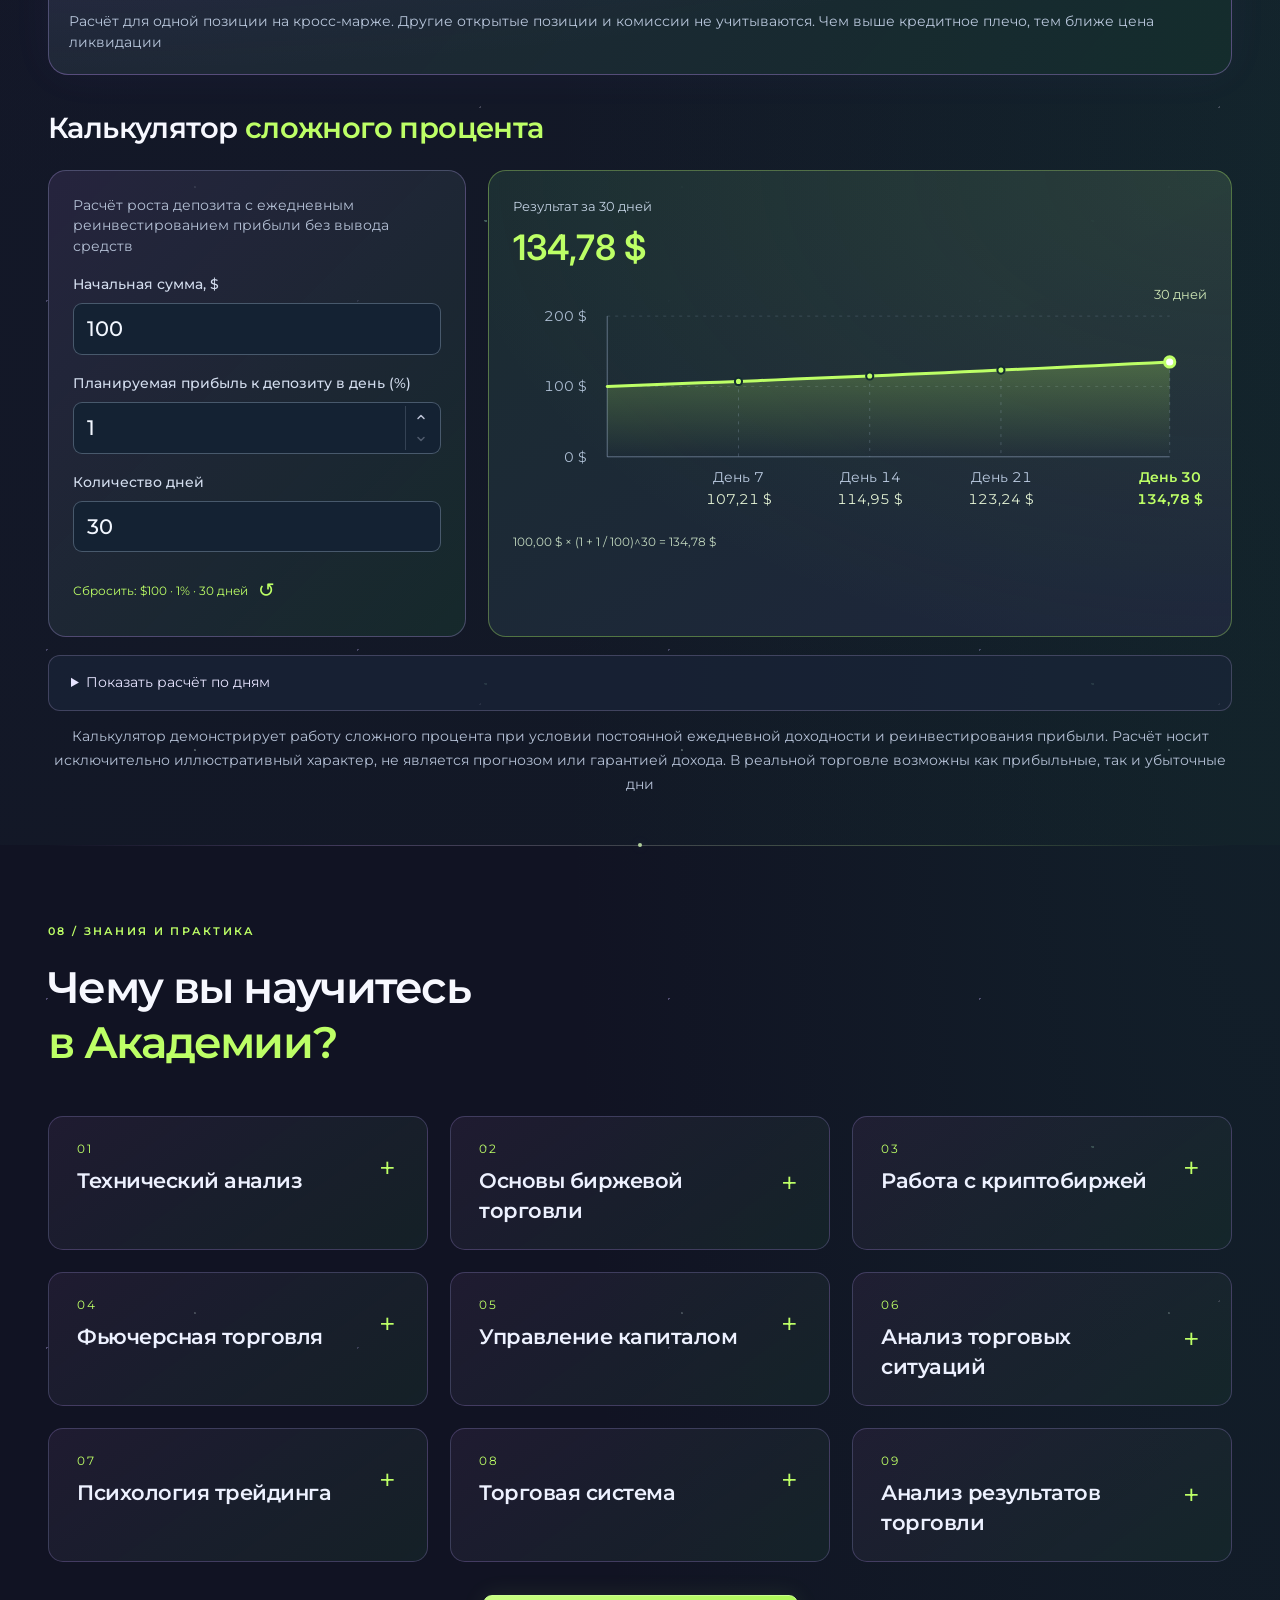
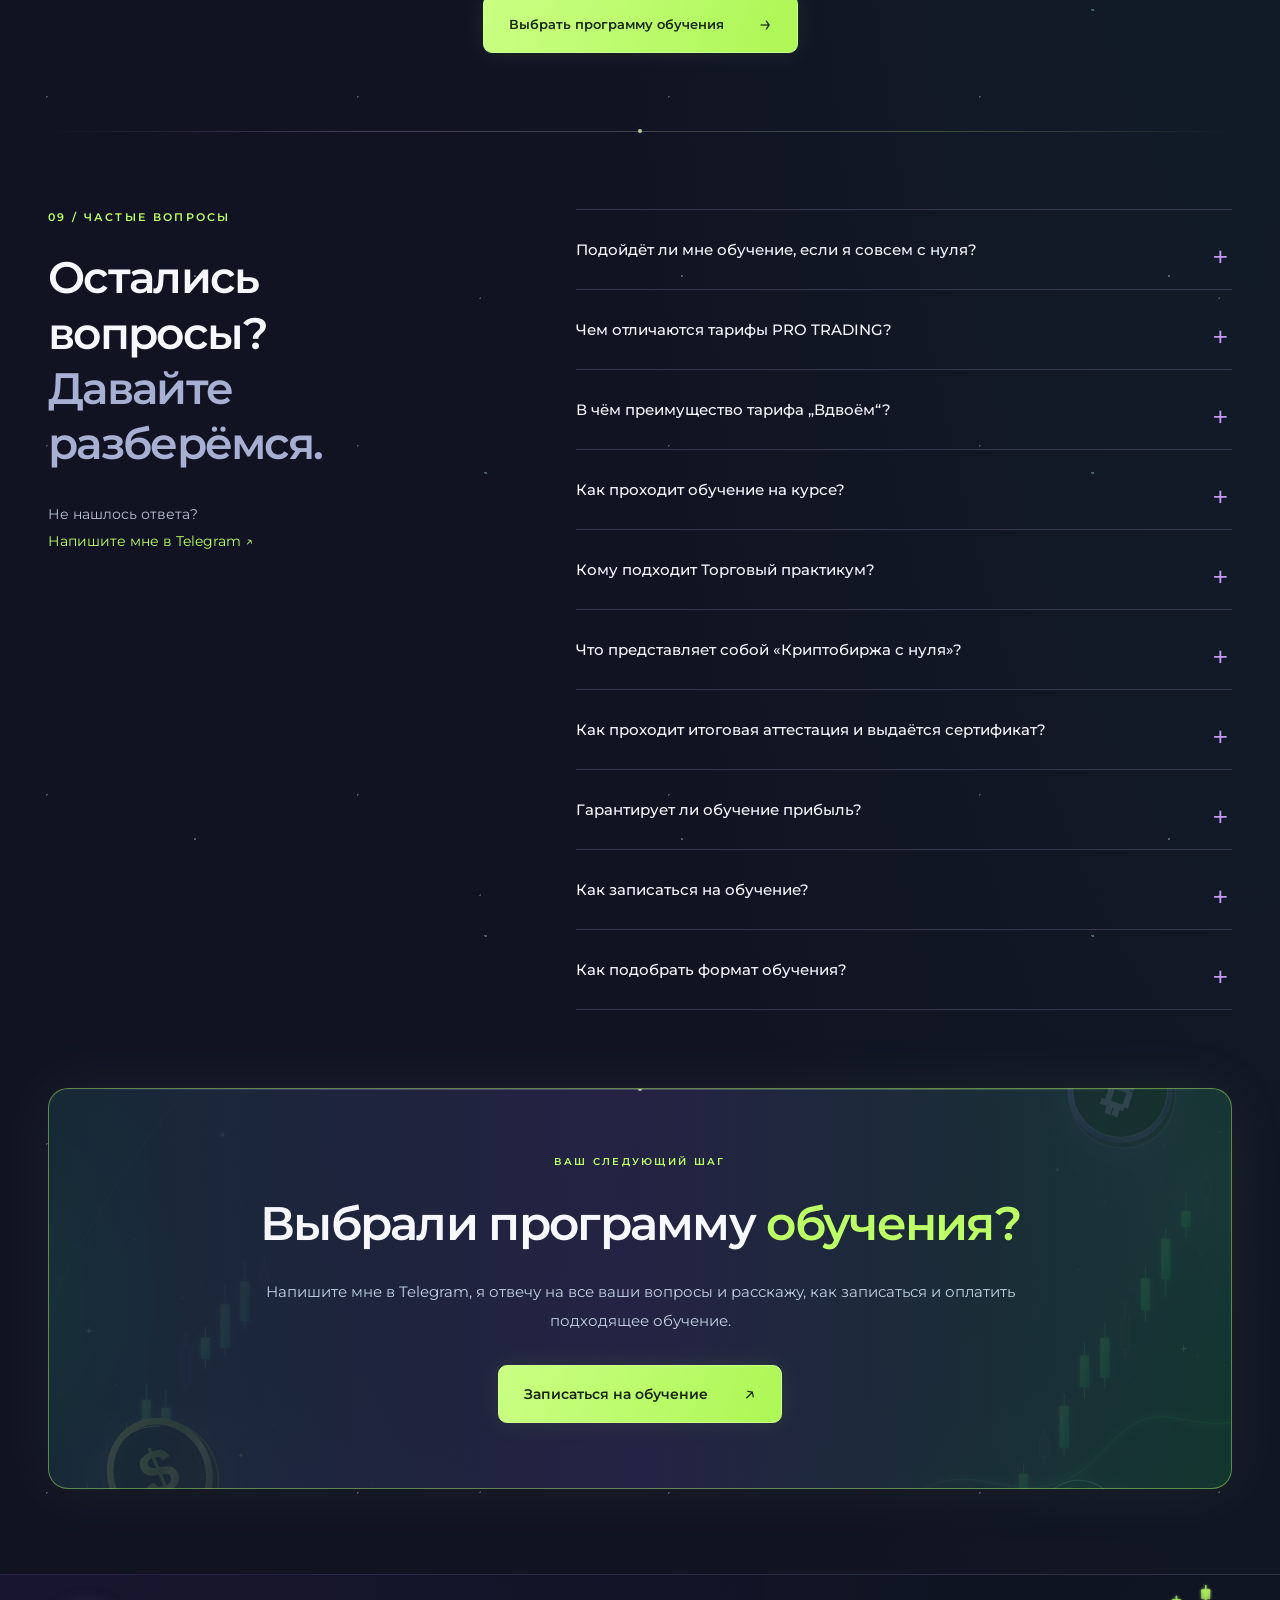
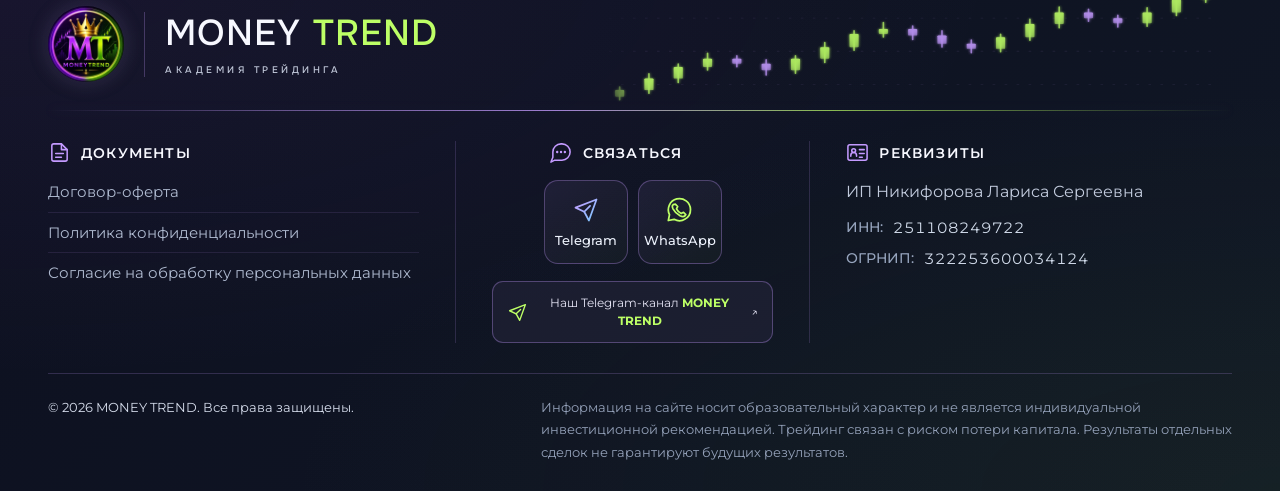
==== commit 1dd22058: "Remove hero Telegram channel invitation; keep footer link" ====
--- a/index.html
+++ b/index.html
@@ -33,7 +33,7 @@
 <h1 id="hero-title">Хотите разобраться <em>в трейдинге,</em> но не знаете, с чего начать?</h1>
 <p class="intro">В Академии MONEY TREND вы освоите <span style="color:var(--green)">инструменты технического анализа</span> и основы трейдинга, научитесь применять полученные знания на практике, совершать <span style="color:var(--green)">первые сделки</span> и в дальнейшем <span style="color:var(--green)">самостоятельно торговать на бирже</span>.</p>
 <div class="hero-actions"><a class="button primary" href="#programs">Посмотреть программы обучения <span>↗</span></a><a class="button glass" href="#mentor">Познакомиться со мной <span>↓</span></a></div>
-<a class="hero-channel-link" href="https://t.me/nl_money_trend" target="_blank" rel="noopener noreferrer" aria-label="Подписаться на Telegram-канал MONEY TREND (откроется в новой вкладке)"><svg viewBox="0 0 24 24" aria-hidden="true" focusable="false"><path d="m21 3-6.5 18-4-7.5L3 10Z"/><path d="m10.5 13.5 5-5"/></svg><span class="channel-label-desktop">Подписаться на Telegram-канал MONEY TREND</span><span class="channel-label-mobile">Подписаться на канал MONEY TREND</span><span aria-hidden="true">↗</span></a>
+
 </div>
 </section>
 <hr class="hero-divider" aria-hidden="true">
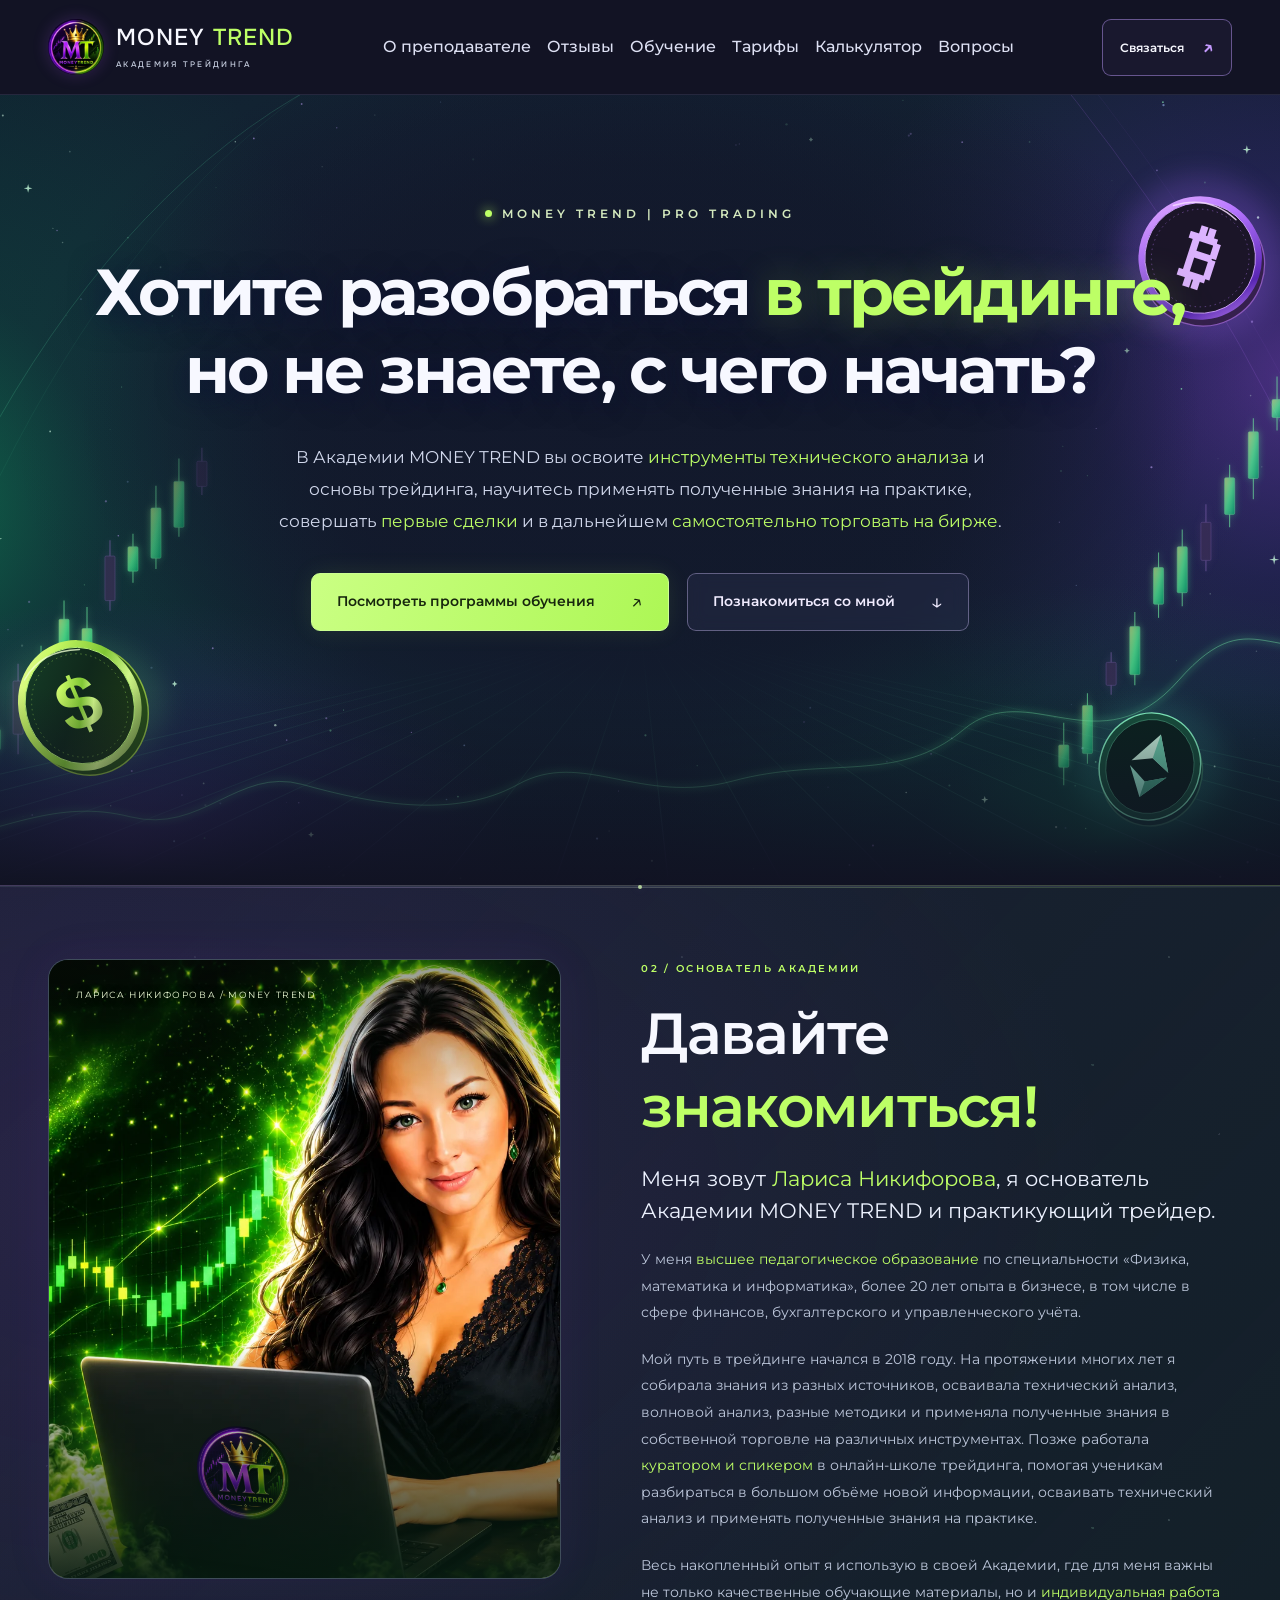
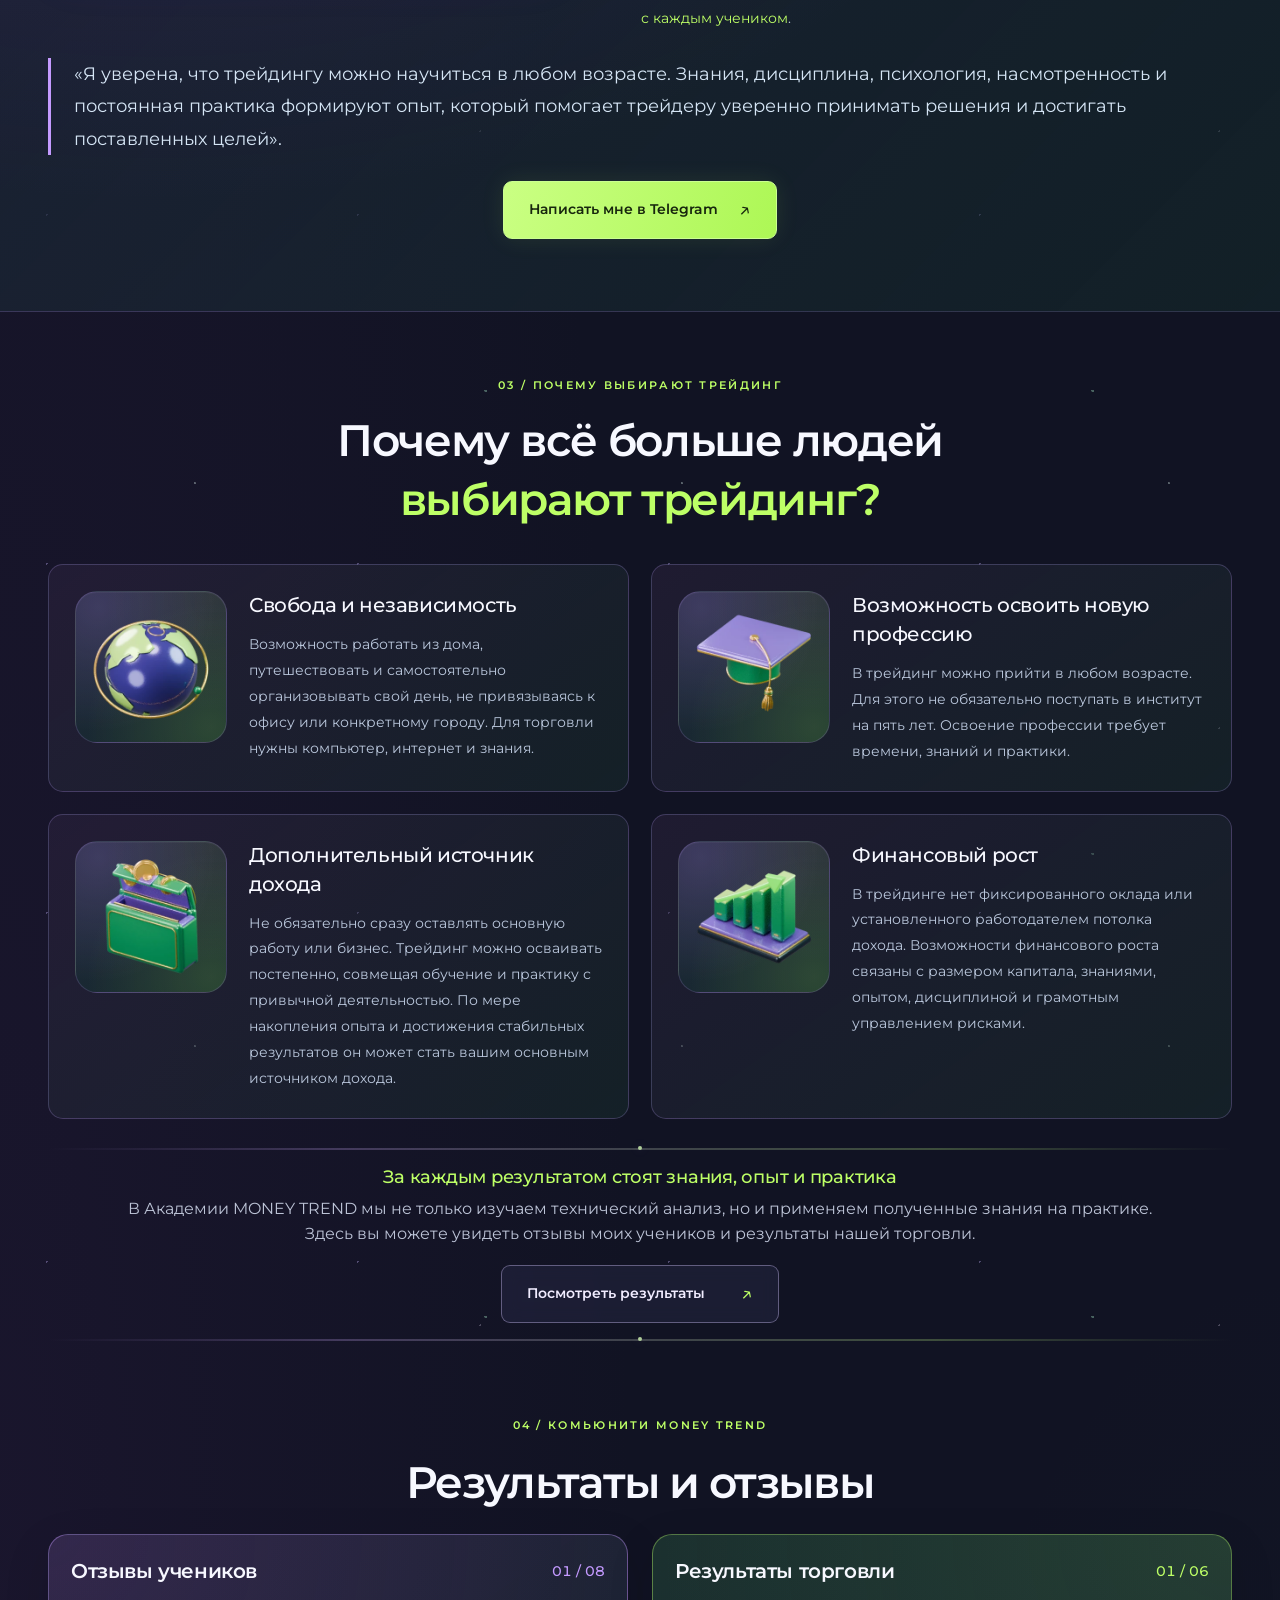
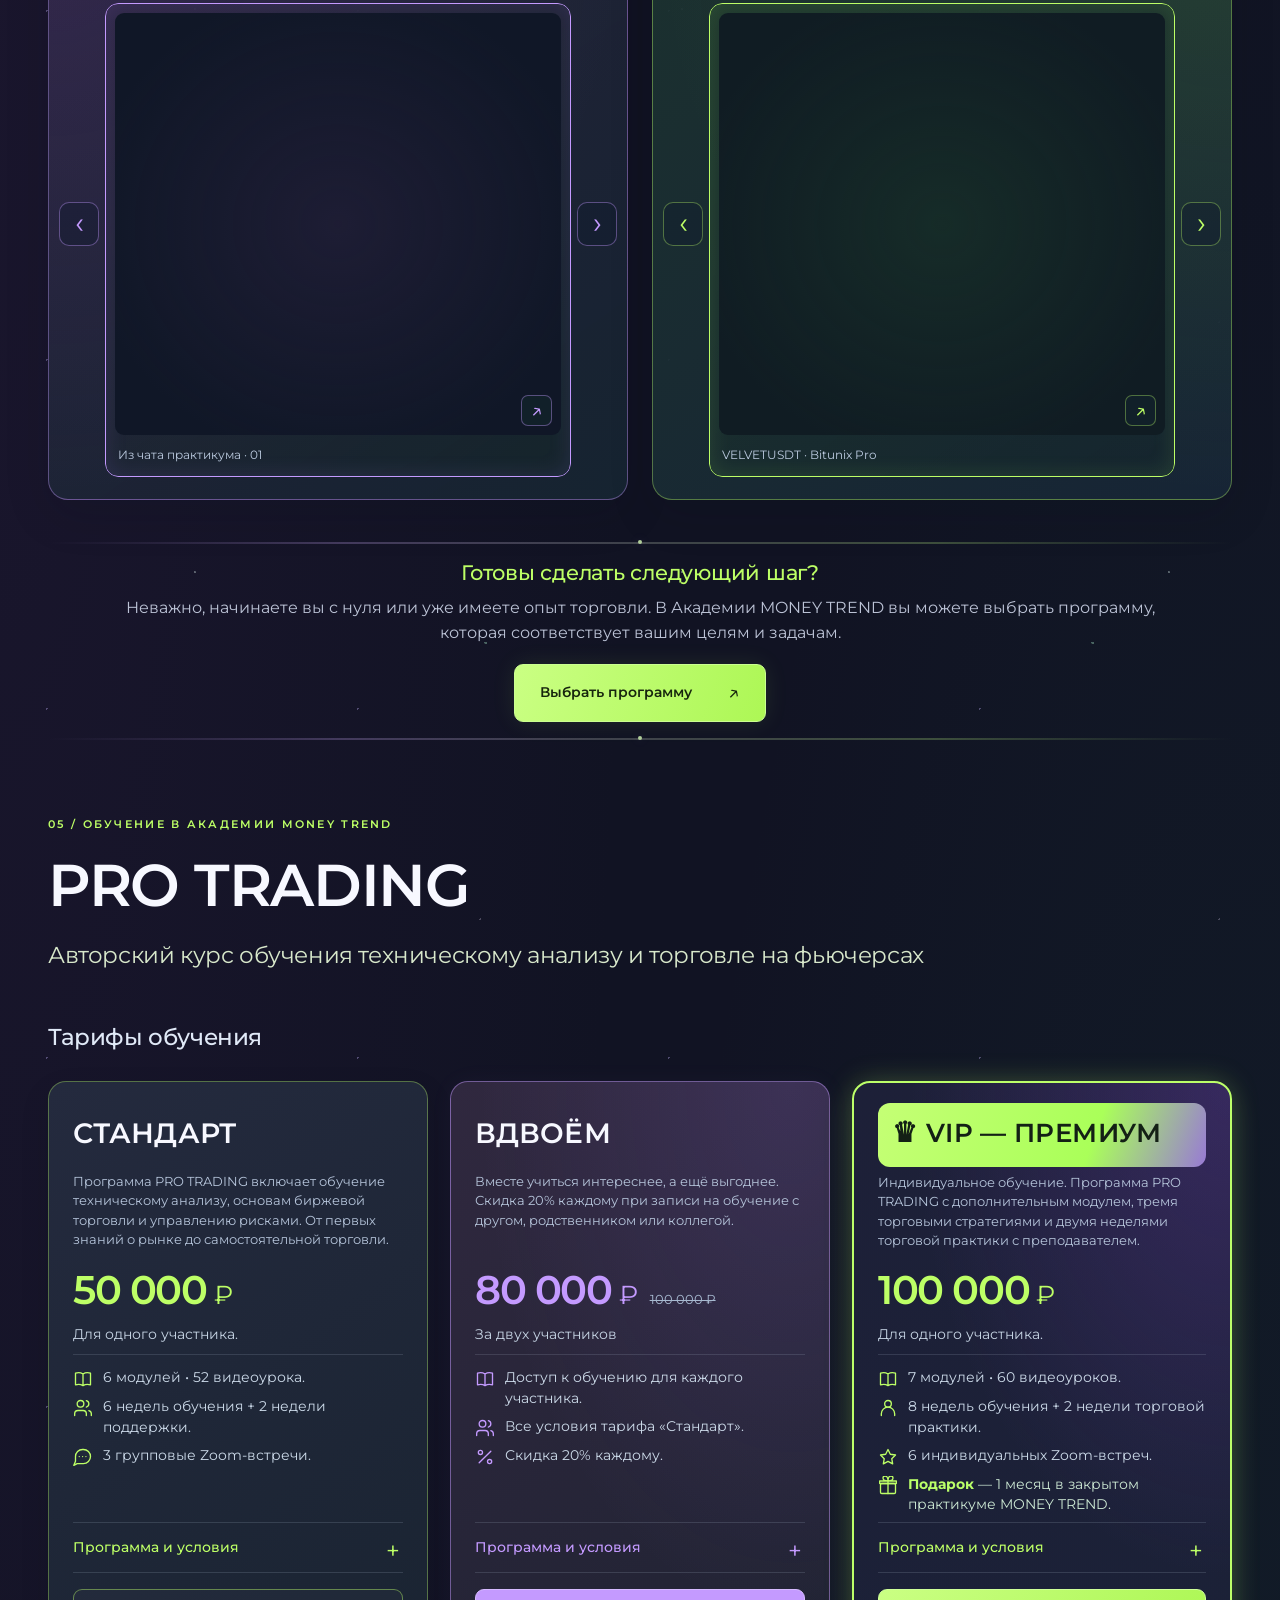
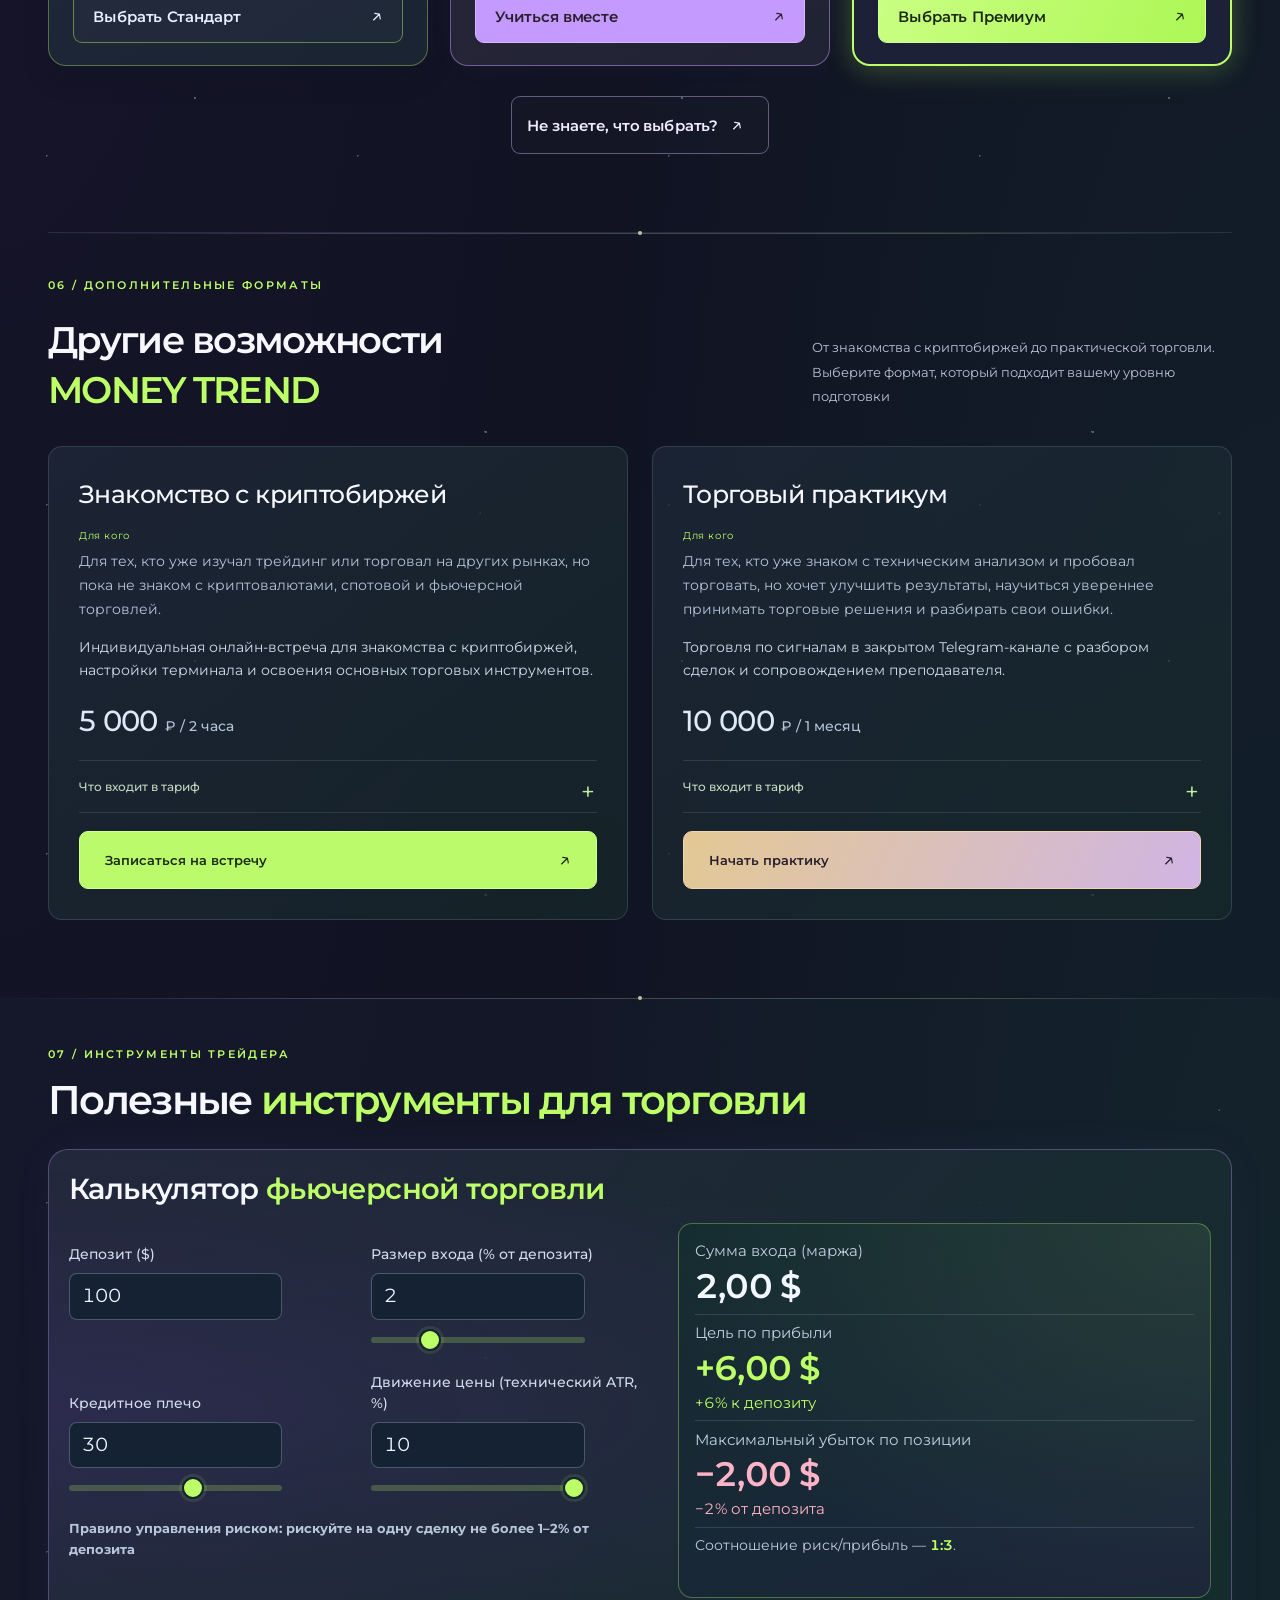
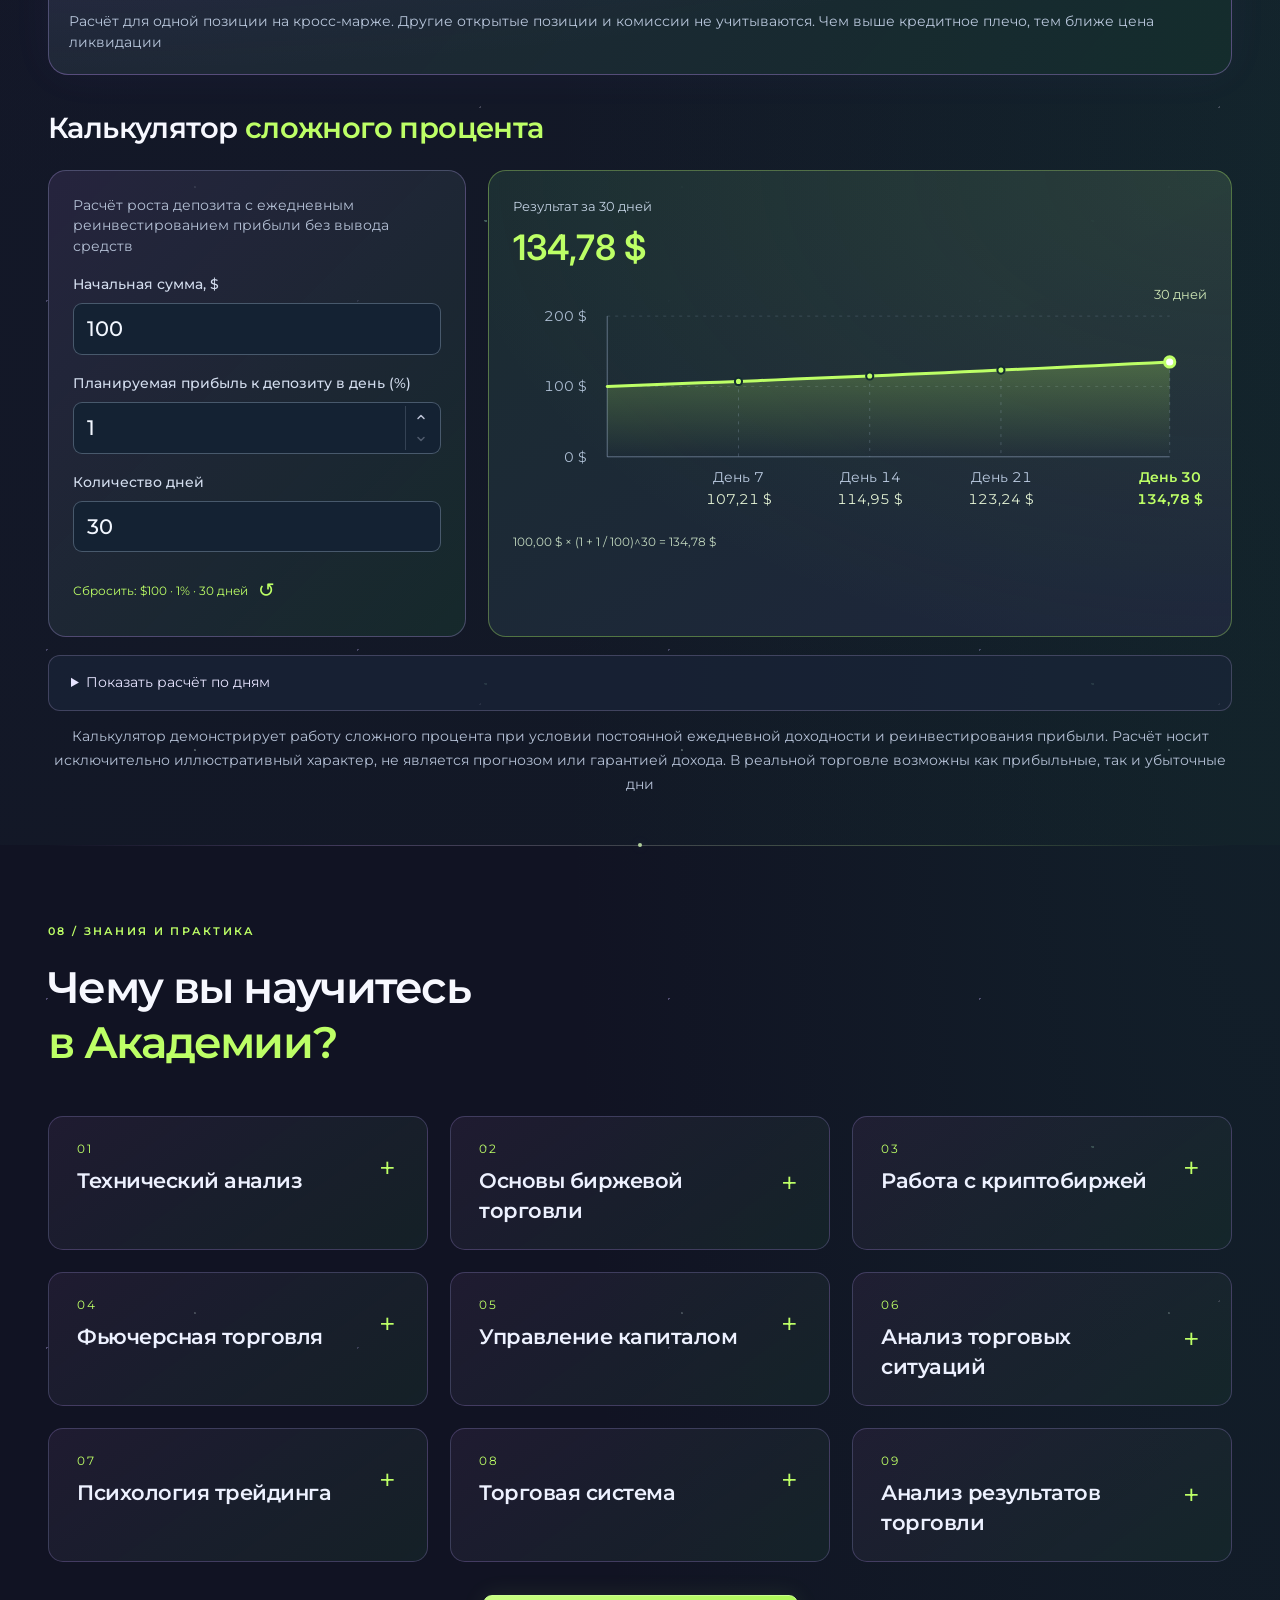
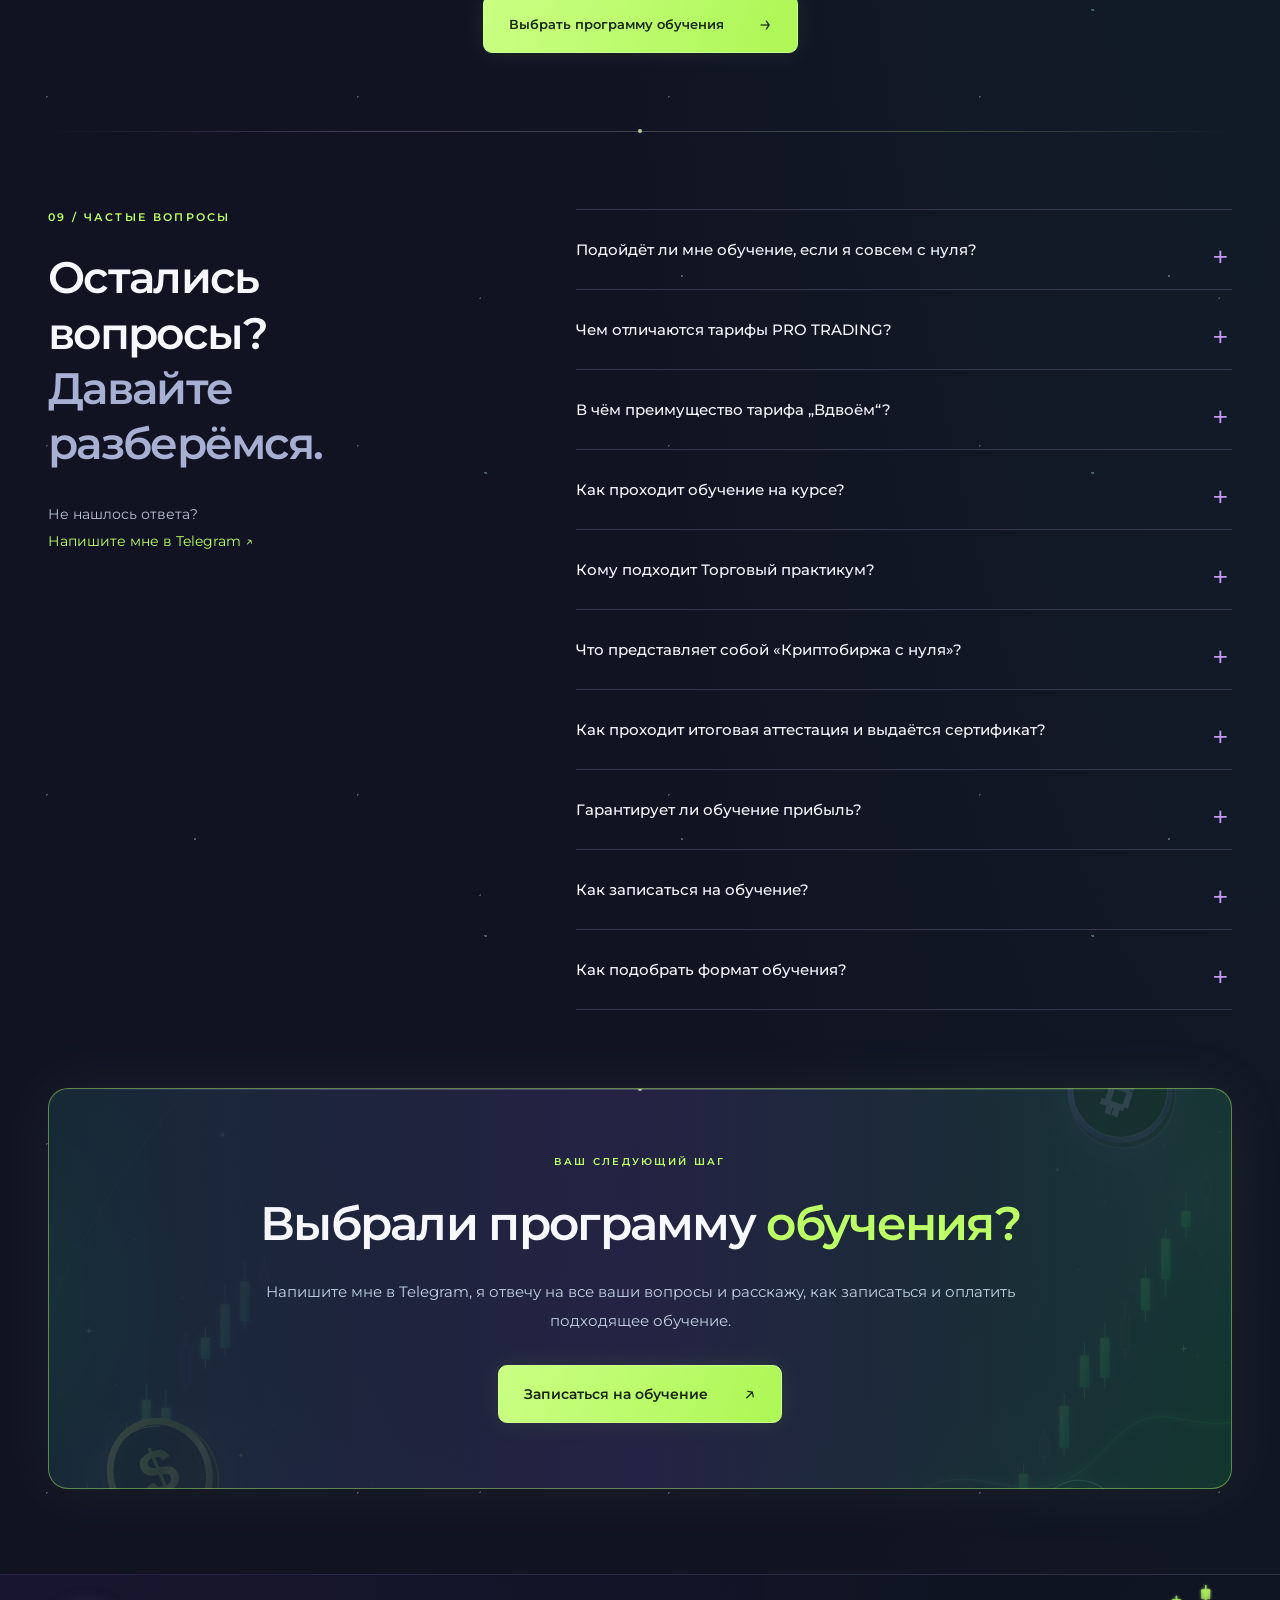
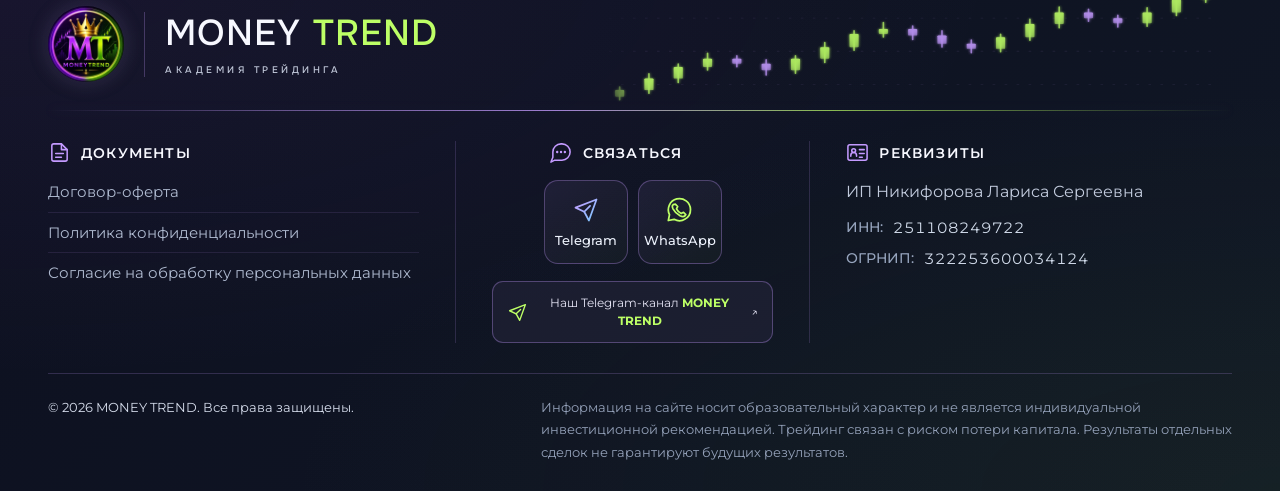
==== commit dbbbdb39: "Refresh restored hero button sizes" ====
--- a/index.html
+++ b/index.html
@@ -8,7 +8,7 @@
 <meta property="og:description" content="Онлайн-обучение техническому анализу и основам трейдинга. Авторские программы PRO TRADING, торговая практика и полезные инструменты для трейдеров.">
 <meta property="og:image" content="https://moneytrend-academy.ru/assets/money-trend-logo.jpg">
 <meta property="og:url" content="https://moneytrend-academy.ru/">
-<meta property="og:type" content="website"><link rel="icon" href="assets/money-trend-logo.jpg" type="image/jpeg"><link rel="preload" href="assets/montserrat-variable.ttf" as="font" type="font/ttf" crossorigin><link rel="preload" href="assets/larisa-money-trend.webp" as="image" fetchpriority="high"><link rel="stylesheet" href="styles.css?v=48">
+<meta property="og:type" content="website"><link rel="icon" href="assets/money-trend-logo.jpg" type="image/jpeg"><link rel="preload" href="assets/montserrat-variable.ttf" as="font" type="font/ttf" crossorigin><link rel="preload" href="assets/larisa-money-trend.webp" as="image" fetchpriority="high"><link rel="stylesheet" href="styles.css?v=49">
 <link rel="stylesheet" href="benefits-3d.css?v=1">
 <link rel="stylesheet" href="text-transitions.css?v=4">
 <link rel="stylesheet" href="footer.css?v=6">
--- a/styles.css
+++ b/styles.css
@@ -578,3 +578,10 @@
   .hero-channel-link{display:inline-flex;width:auto;max-width:calc(100% - 22px);margin-top:29px;padding:12px 10px;border:1px solid #bdff6670;border-radius:12px;background:#1e2839cc;box-shadow:0 0 24px #bdff6614;color:#f2f5f9;font-size:11px;font-weight:650;gap:7px;white-space:nowrap;text-decoration:none}
   .hero-channel-link:hover,.hero-channel-link:focus-visible{border:1px solid var(--green);border-radius:12px;background:#263a3c;box-shadow:0 0 24px #bdff6614;color:#fff;text-decoration:none}
 }
+
+/* Restore the original centered, content-sized mobile hero buttons. */
+@media(max-width:700px){
+  .hero-actions{display:flex;flex-direction:column;align-items:center;width:100%;max-width:none;margin-inline:auto;gap:12px}
+  .hero-actions .button{display:inline-flex;width:max-content;max-width:calc(100vw - 36px);min-height:53px;height:auto;justify-content:space-between;gap:18px;padding:14px 19px;font-size:12px;line-height:1.4;text-align:left;white-space:nowrap}
+  .hero-actions .button span{font-size:22px;flex:0 0 auto}
+}
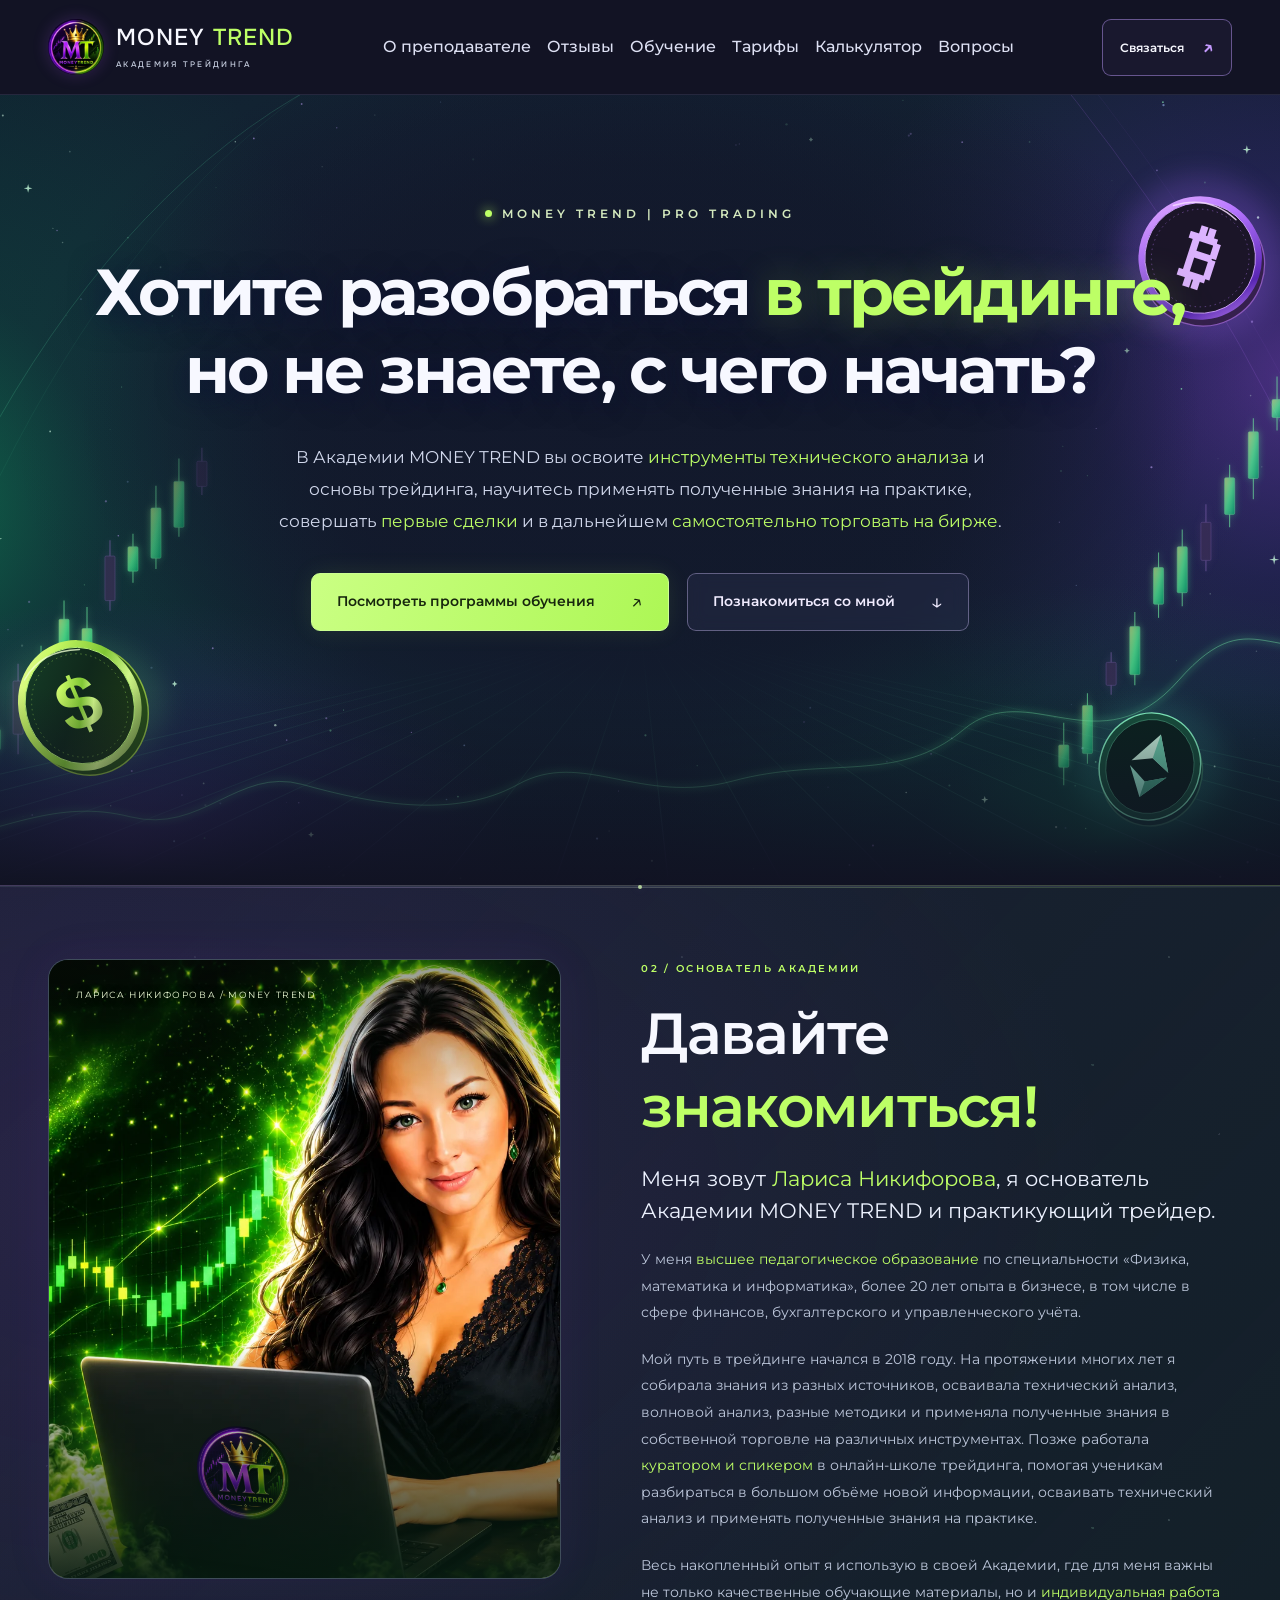
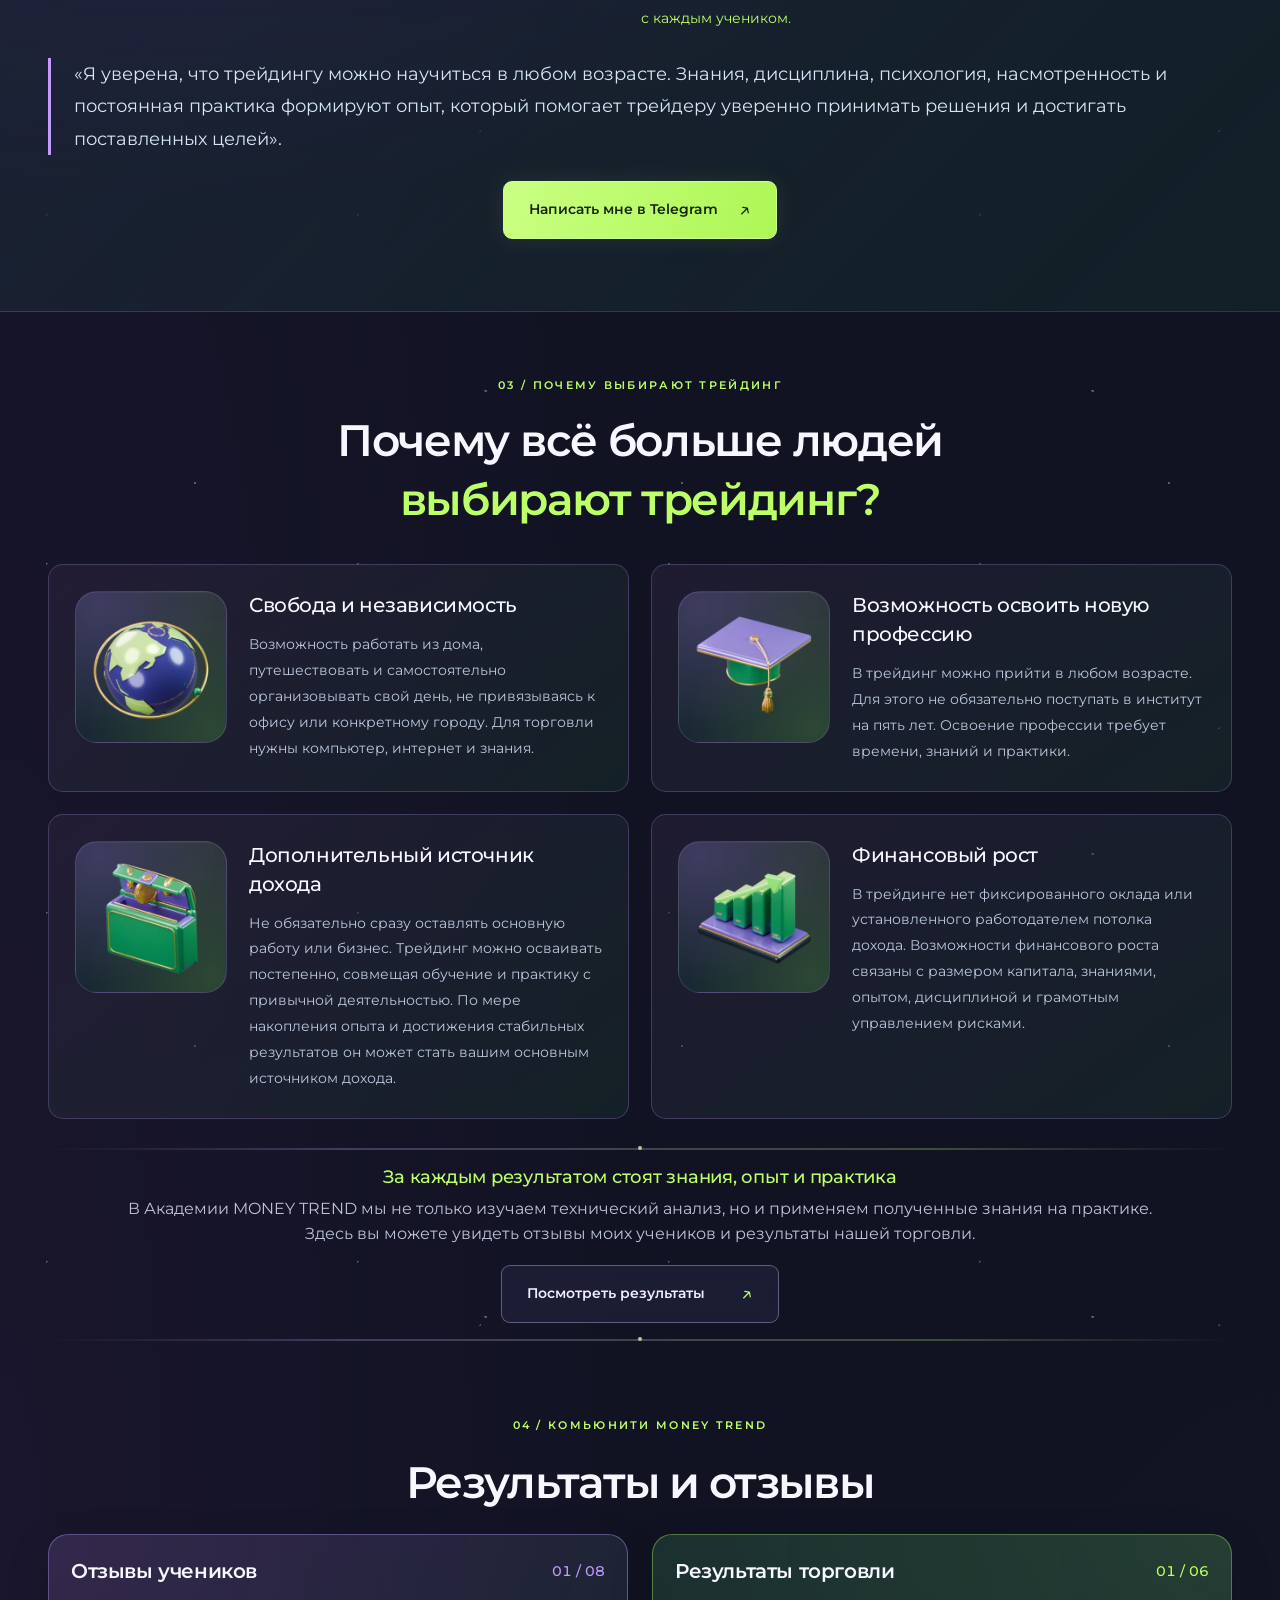
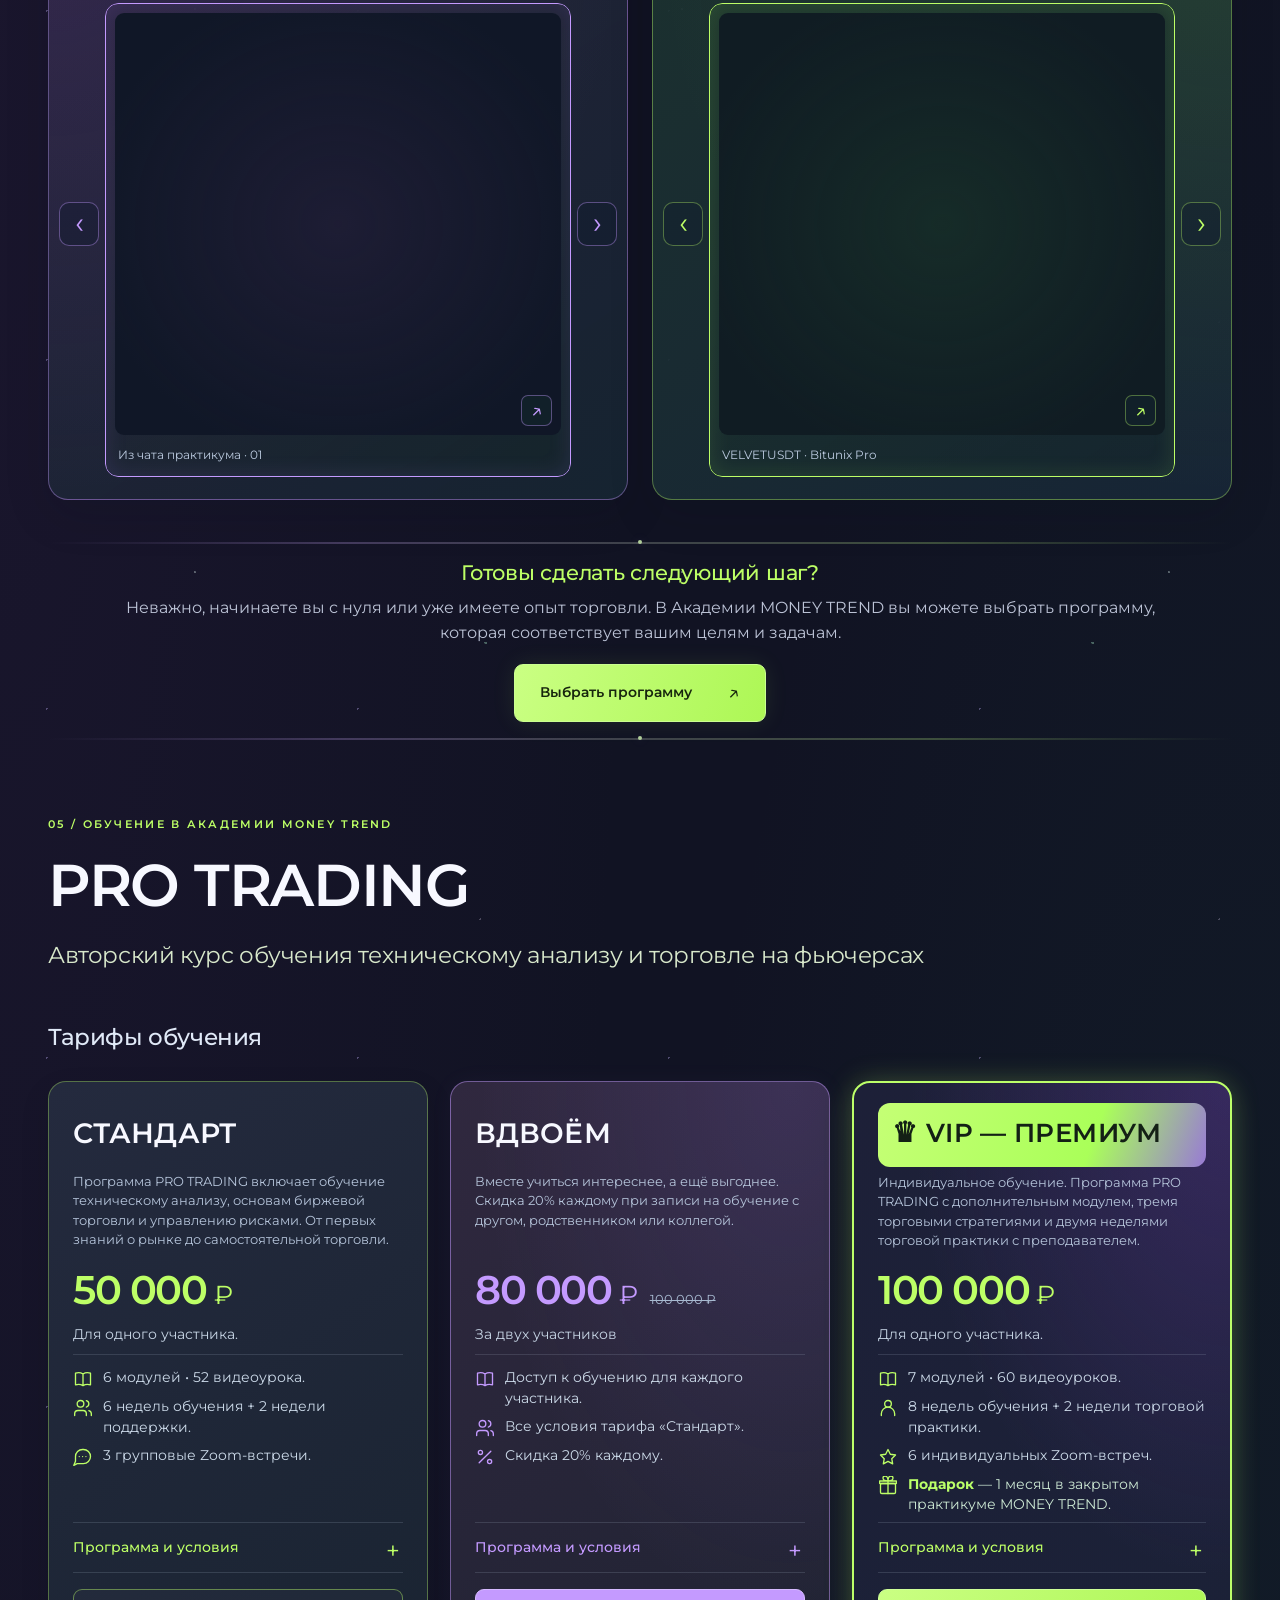
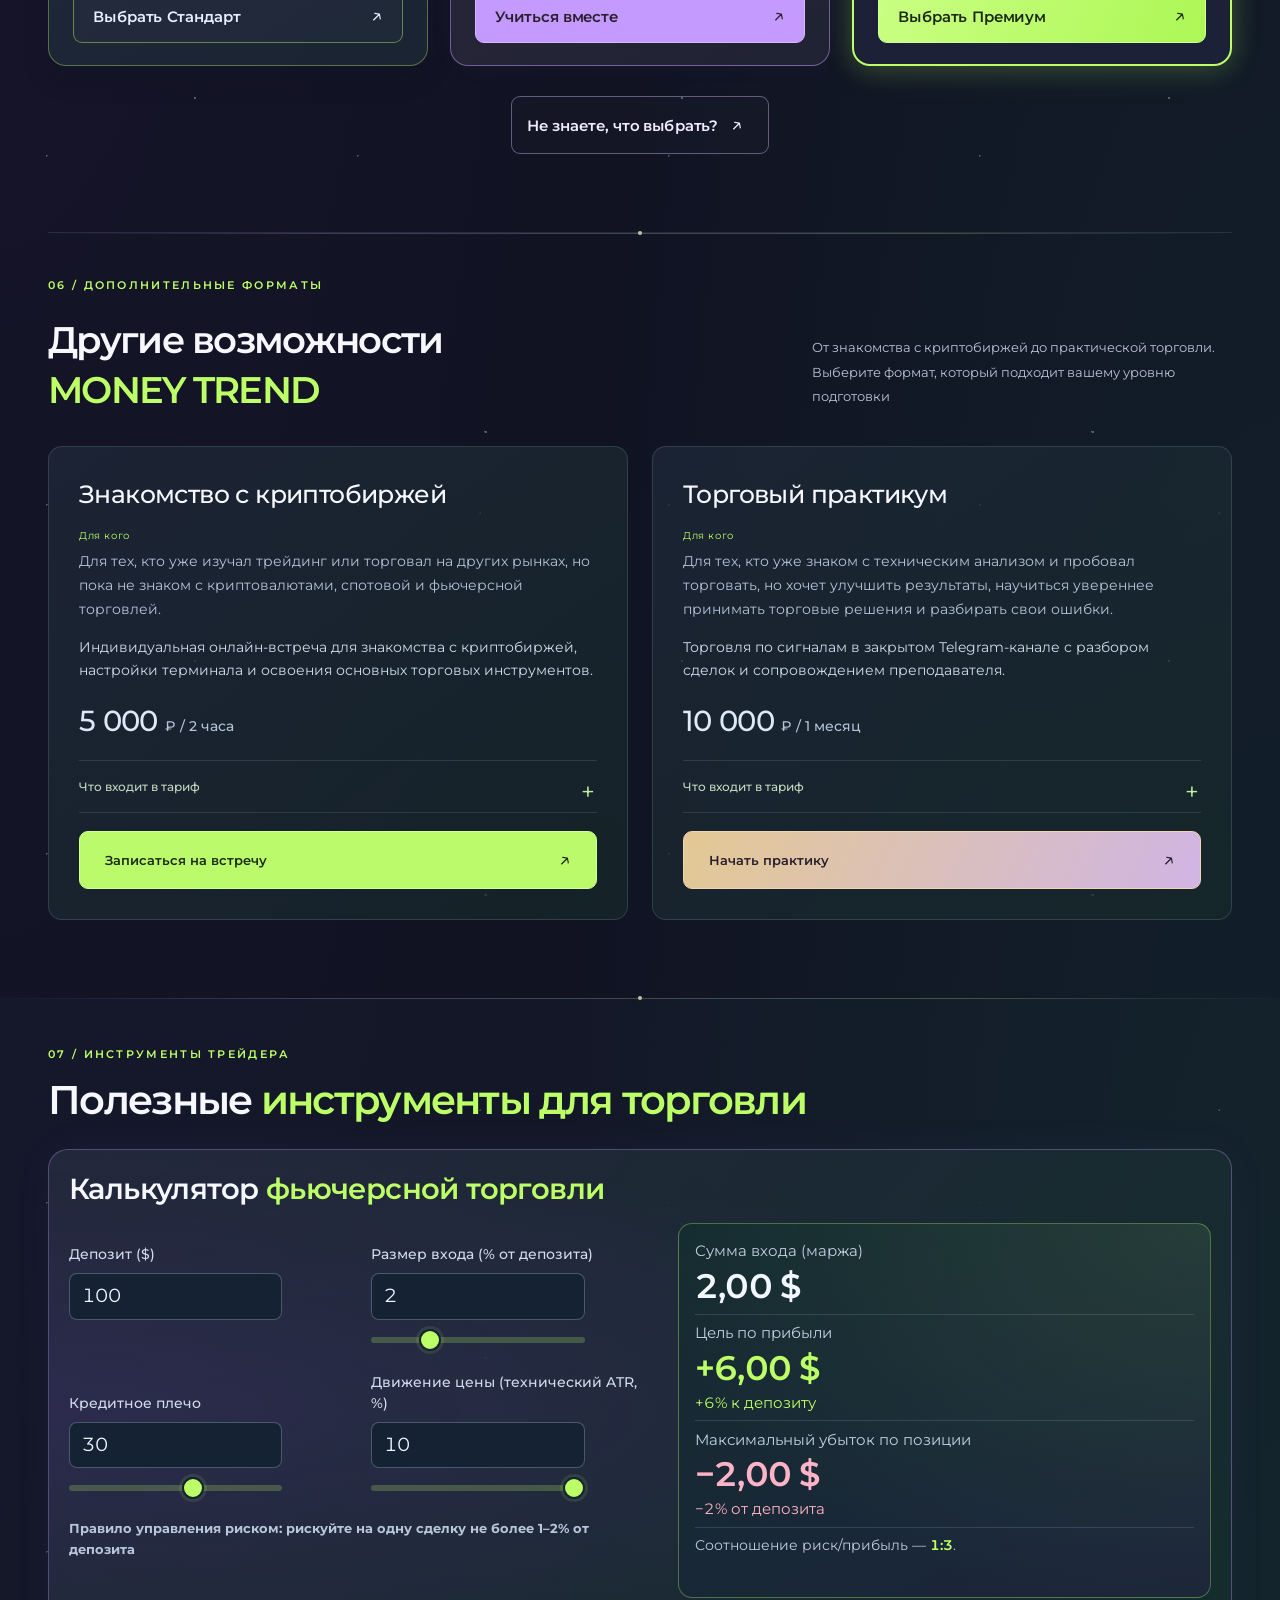
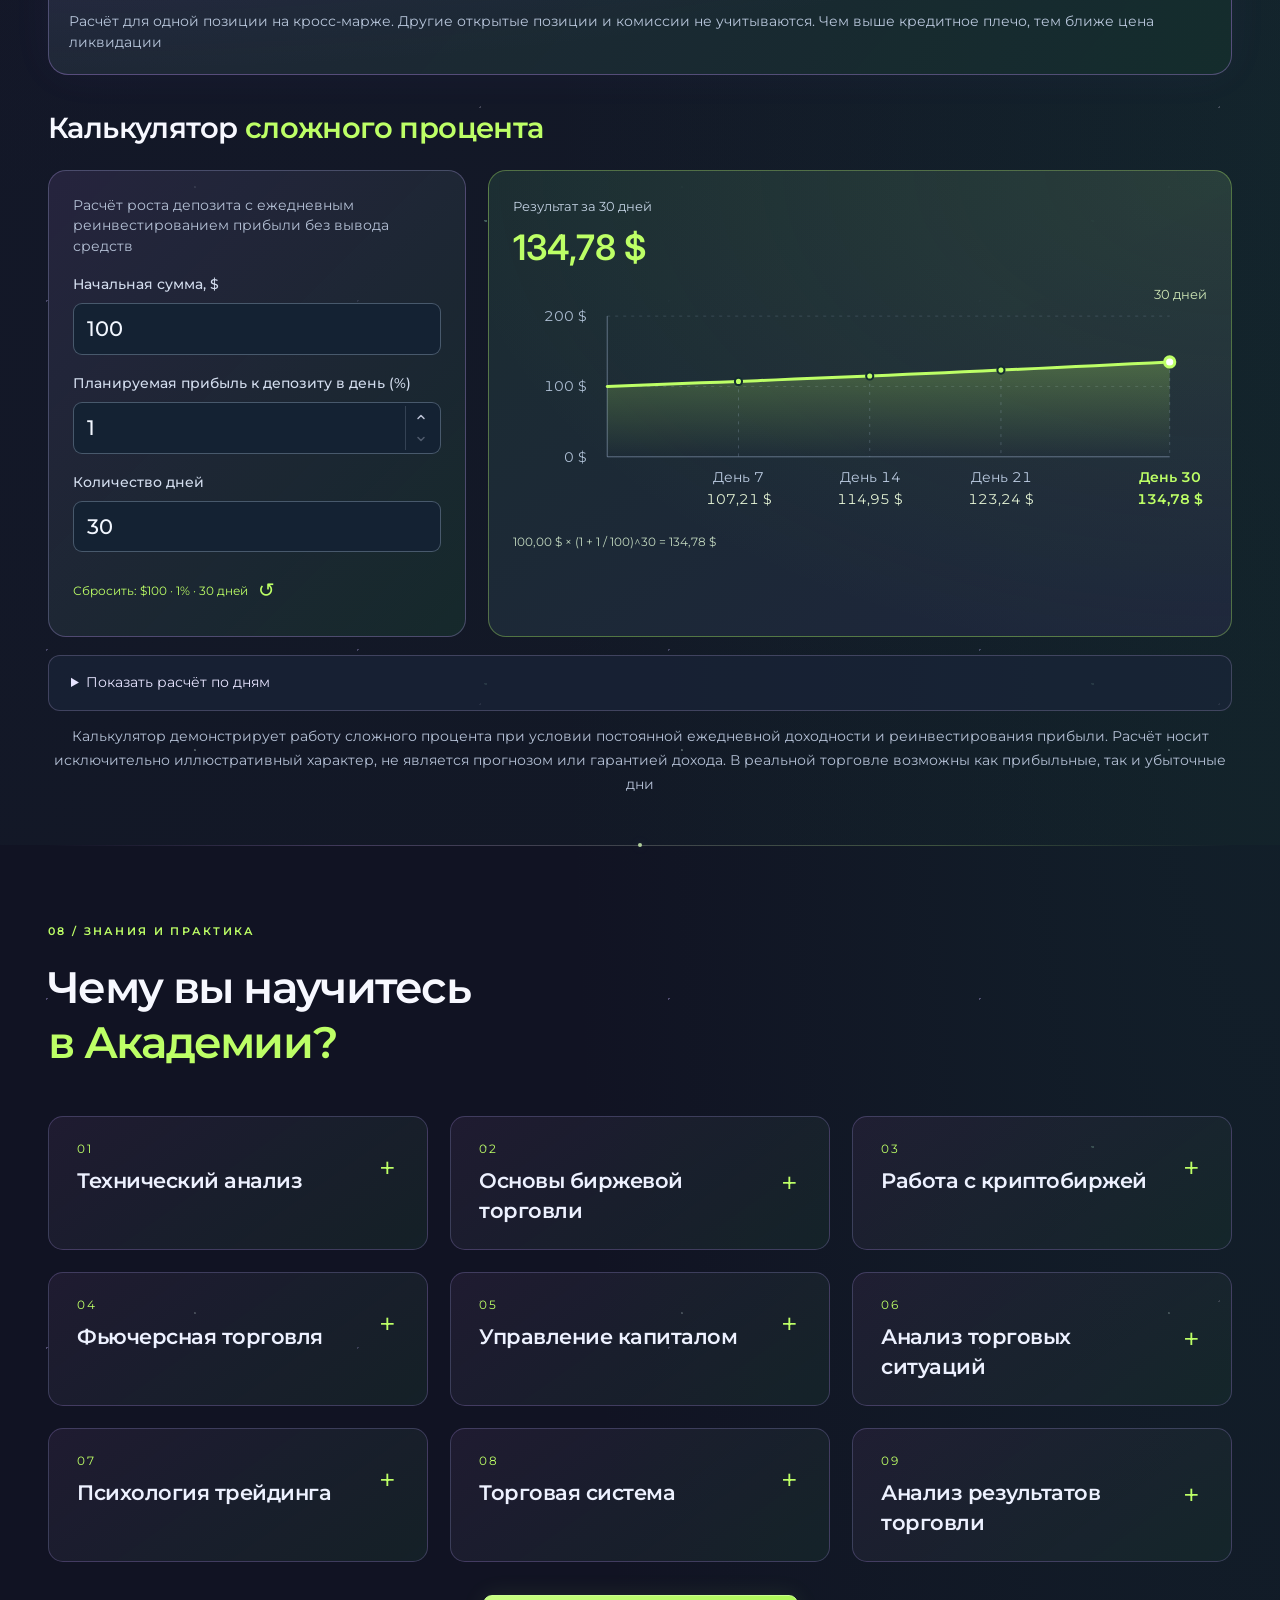
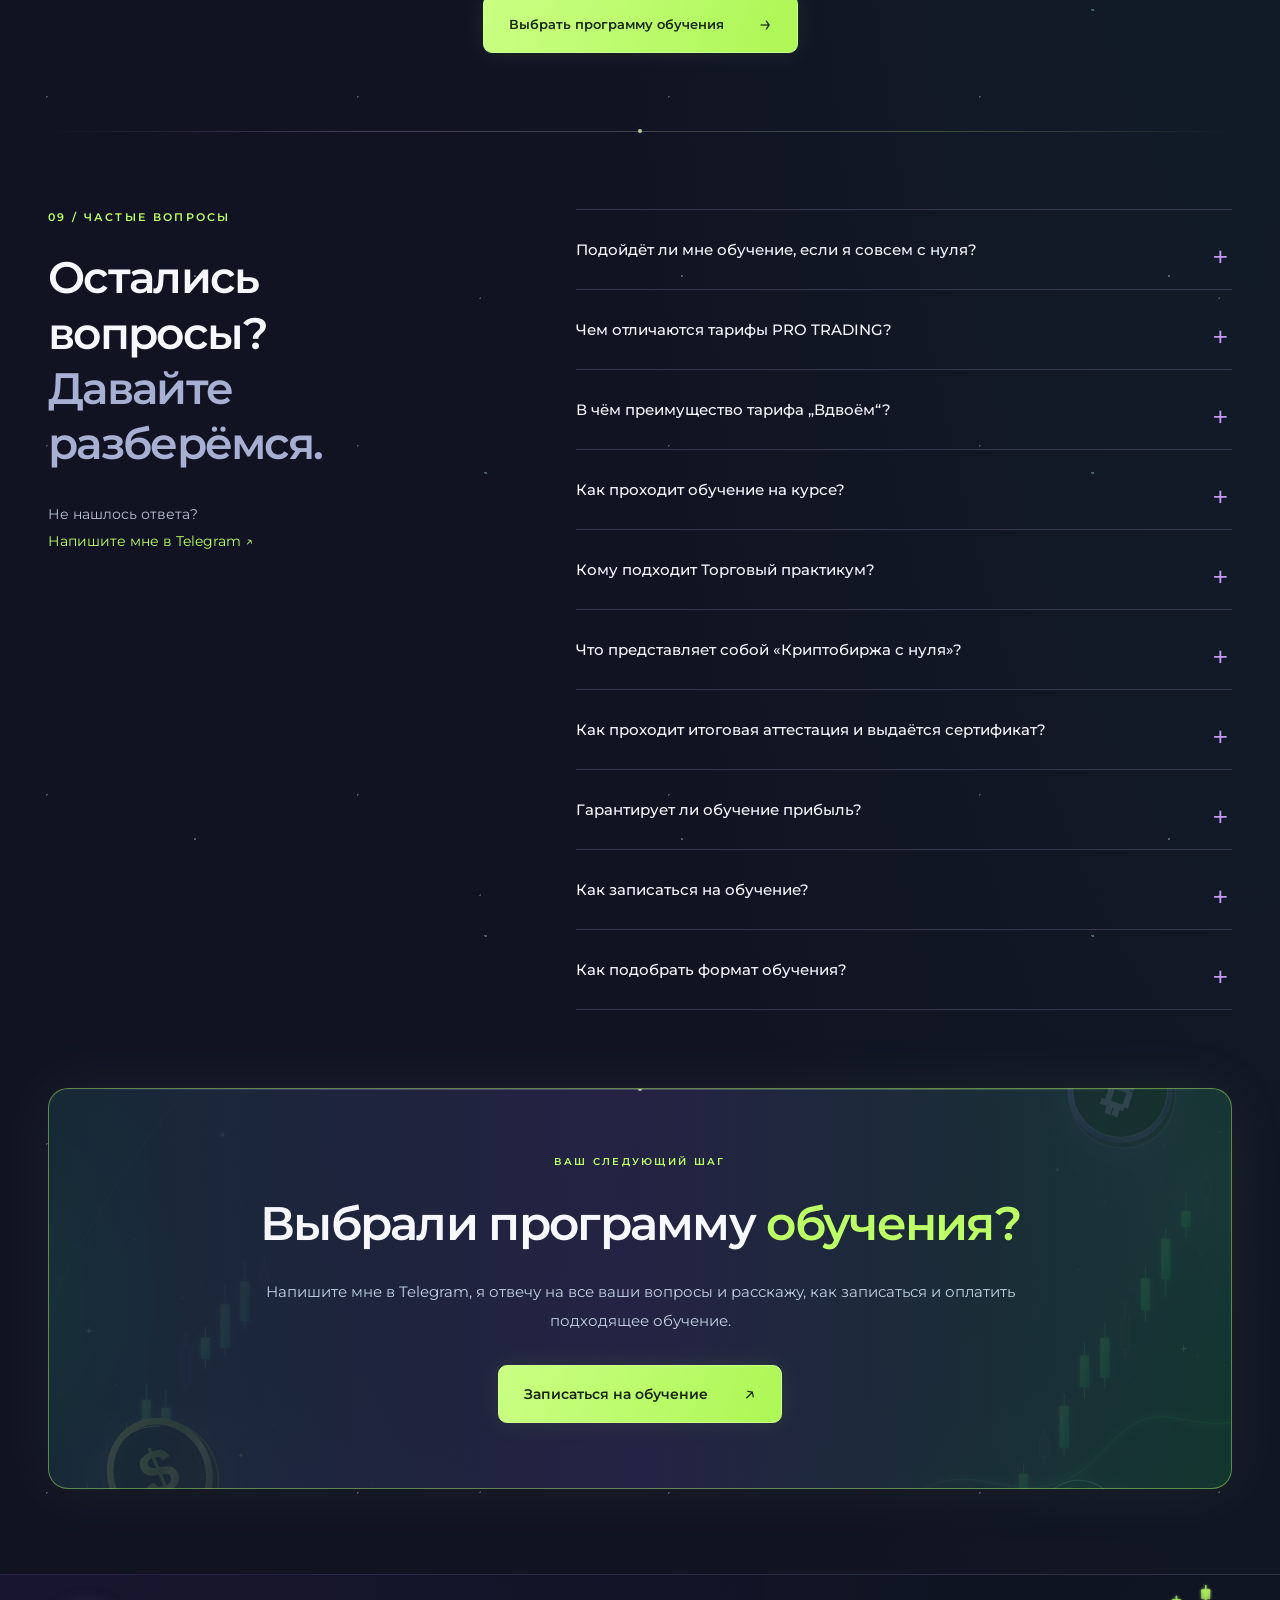
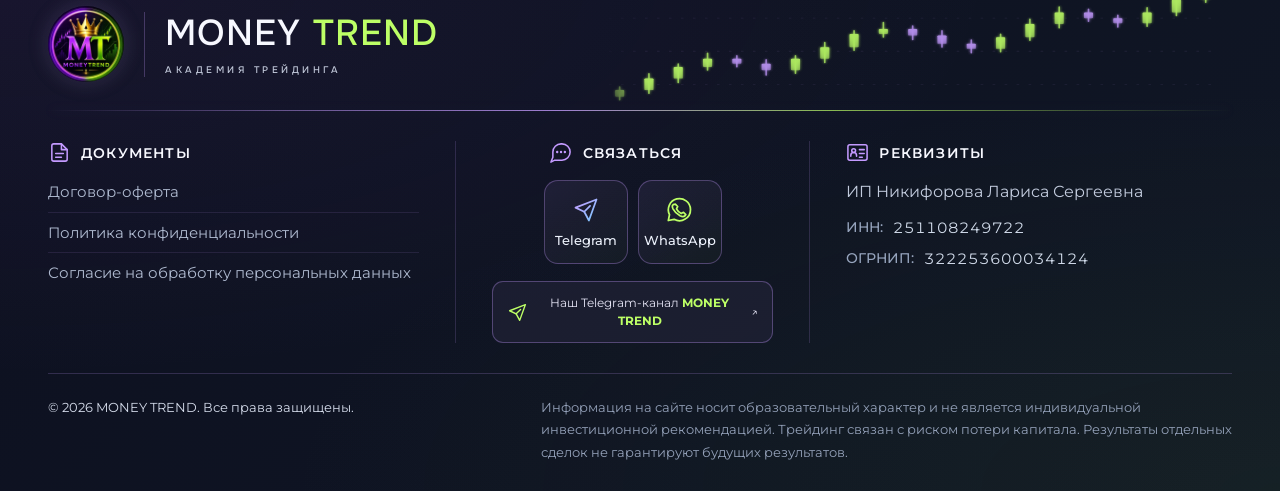
==== commit 0d191f01: "Add canonical URL and website metadata for SEO" ====
--- a/index.html
+++ b/index.html
@@ -4,6 +4,8 @@
 <meta charset="utf-8"><meta name="viewport" content="width=device-width,initial-scale=1">
 <title>Академия MONEY TREND — обучение трейдингу с нуля</title><meta name="description" content="Академия MONEY TREND. Авторский курс PRO TRADING: 6 модулей и 52 урока в Стандарте, 7 модулей и 60 уроков в VIP. Дополнительно — Криптобиржа с нуля и Торговый практикум.">
 <meta name="theme-color" content="#0b100e">
+<link rel="canonical" href="https://moneytrend-academy.ru/">
+<script type="application/ld+json">{"@context":"https://schema.org","@type":"WebSite","name":"Академия MONEY TREND","url":"https://moneytrend-academy.ru/","inLanguage":"ru"}</script>
 <meta property="og:title" content="Академия MONEY TREND — обучение трейдингу с нуля">
 <meta property="og:description" content="Онлайн-обучение техническому анализу и основам трейдинга. Авторские программы PRO TRADING, торговая практика и полезные инструменты для трейдеров.">
 <meta property="og:image" content="https://moneytrend-academy.ru/assets/money-trend-logo.jpg">
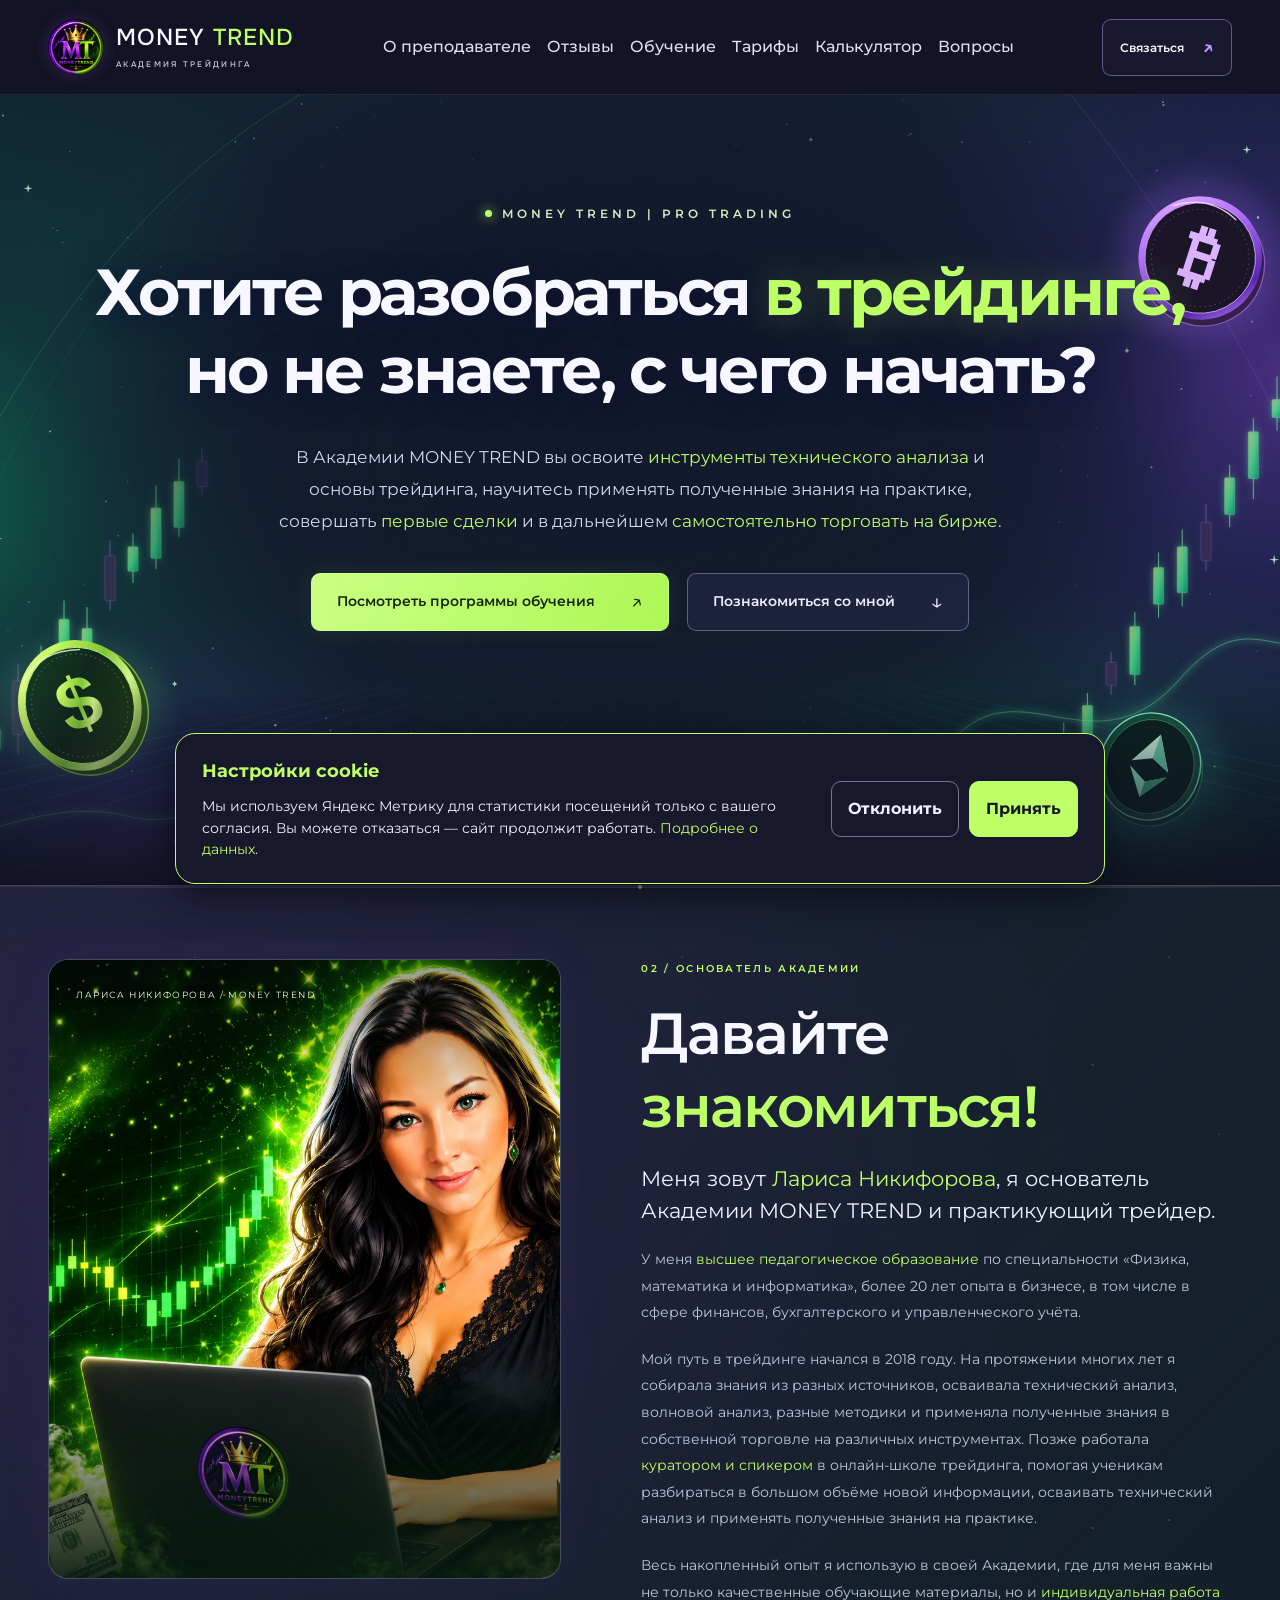
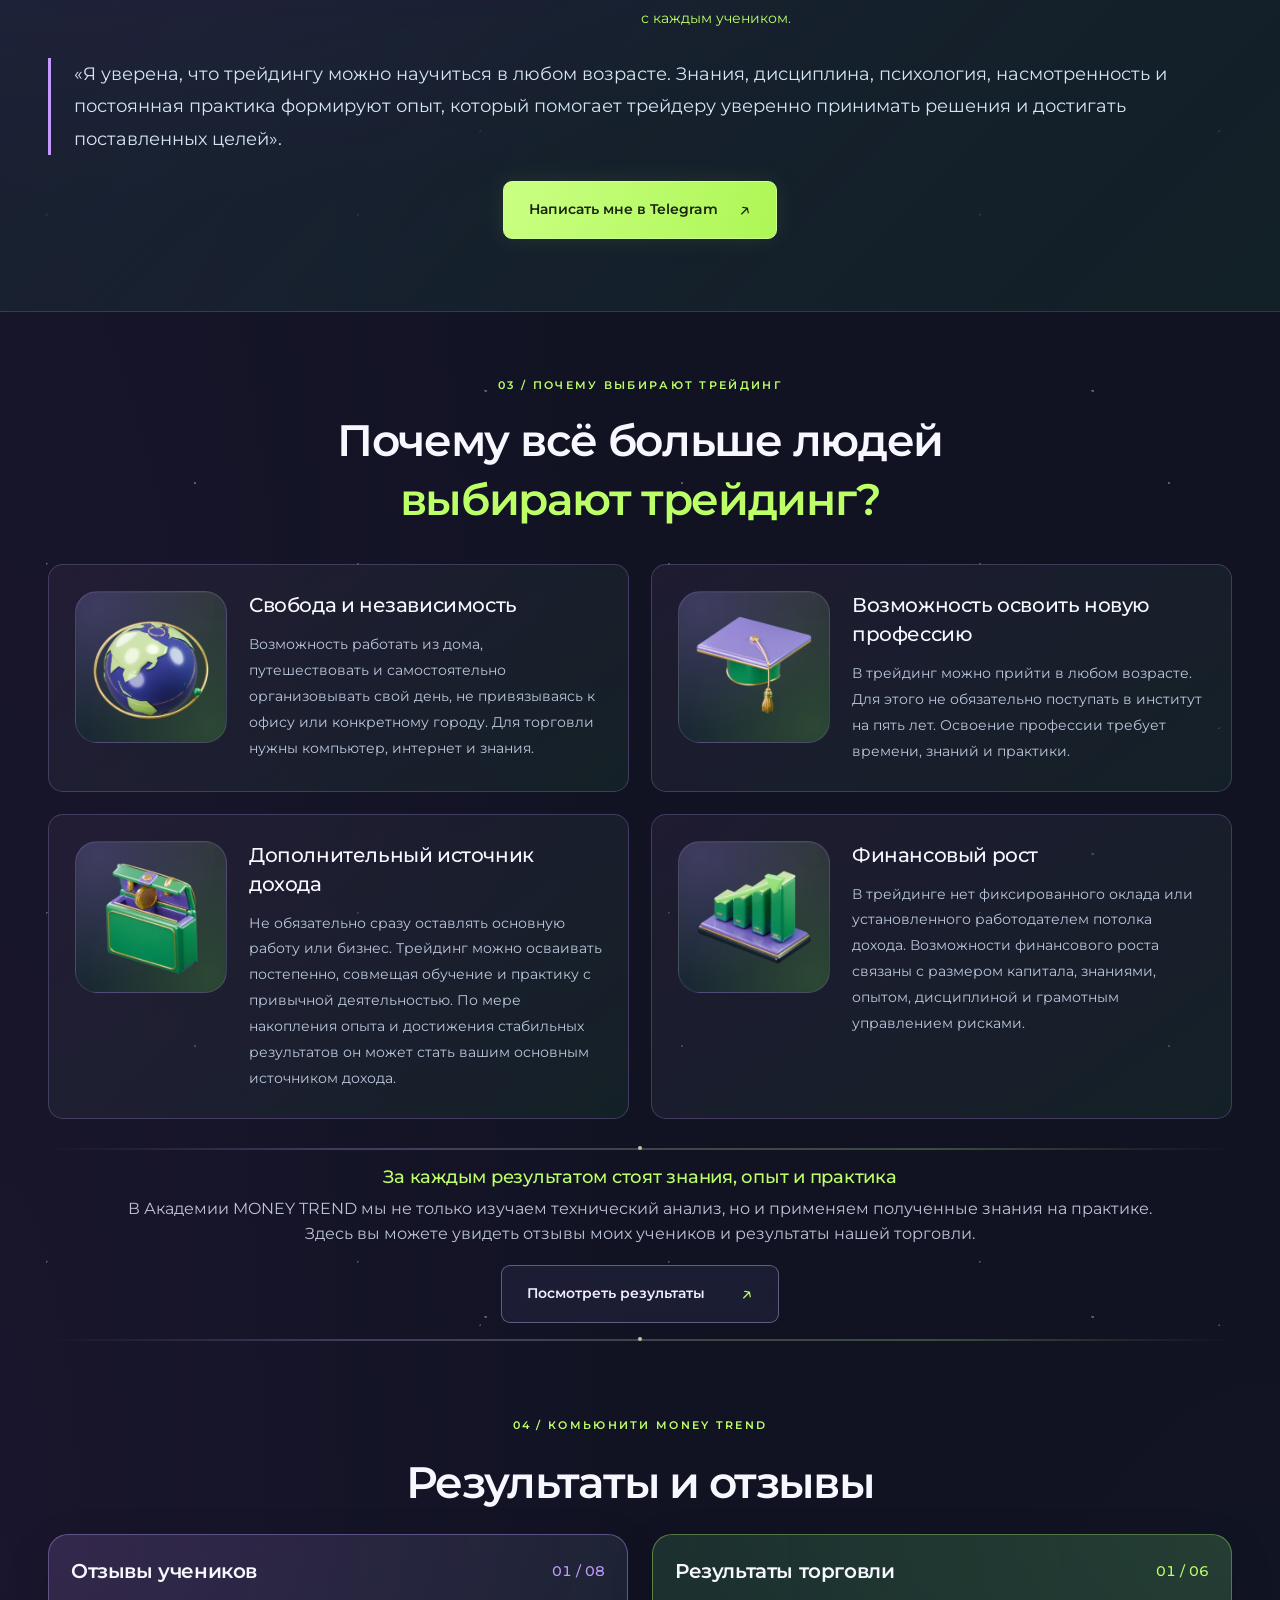
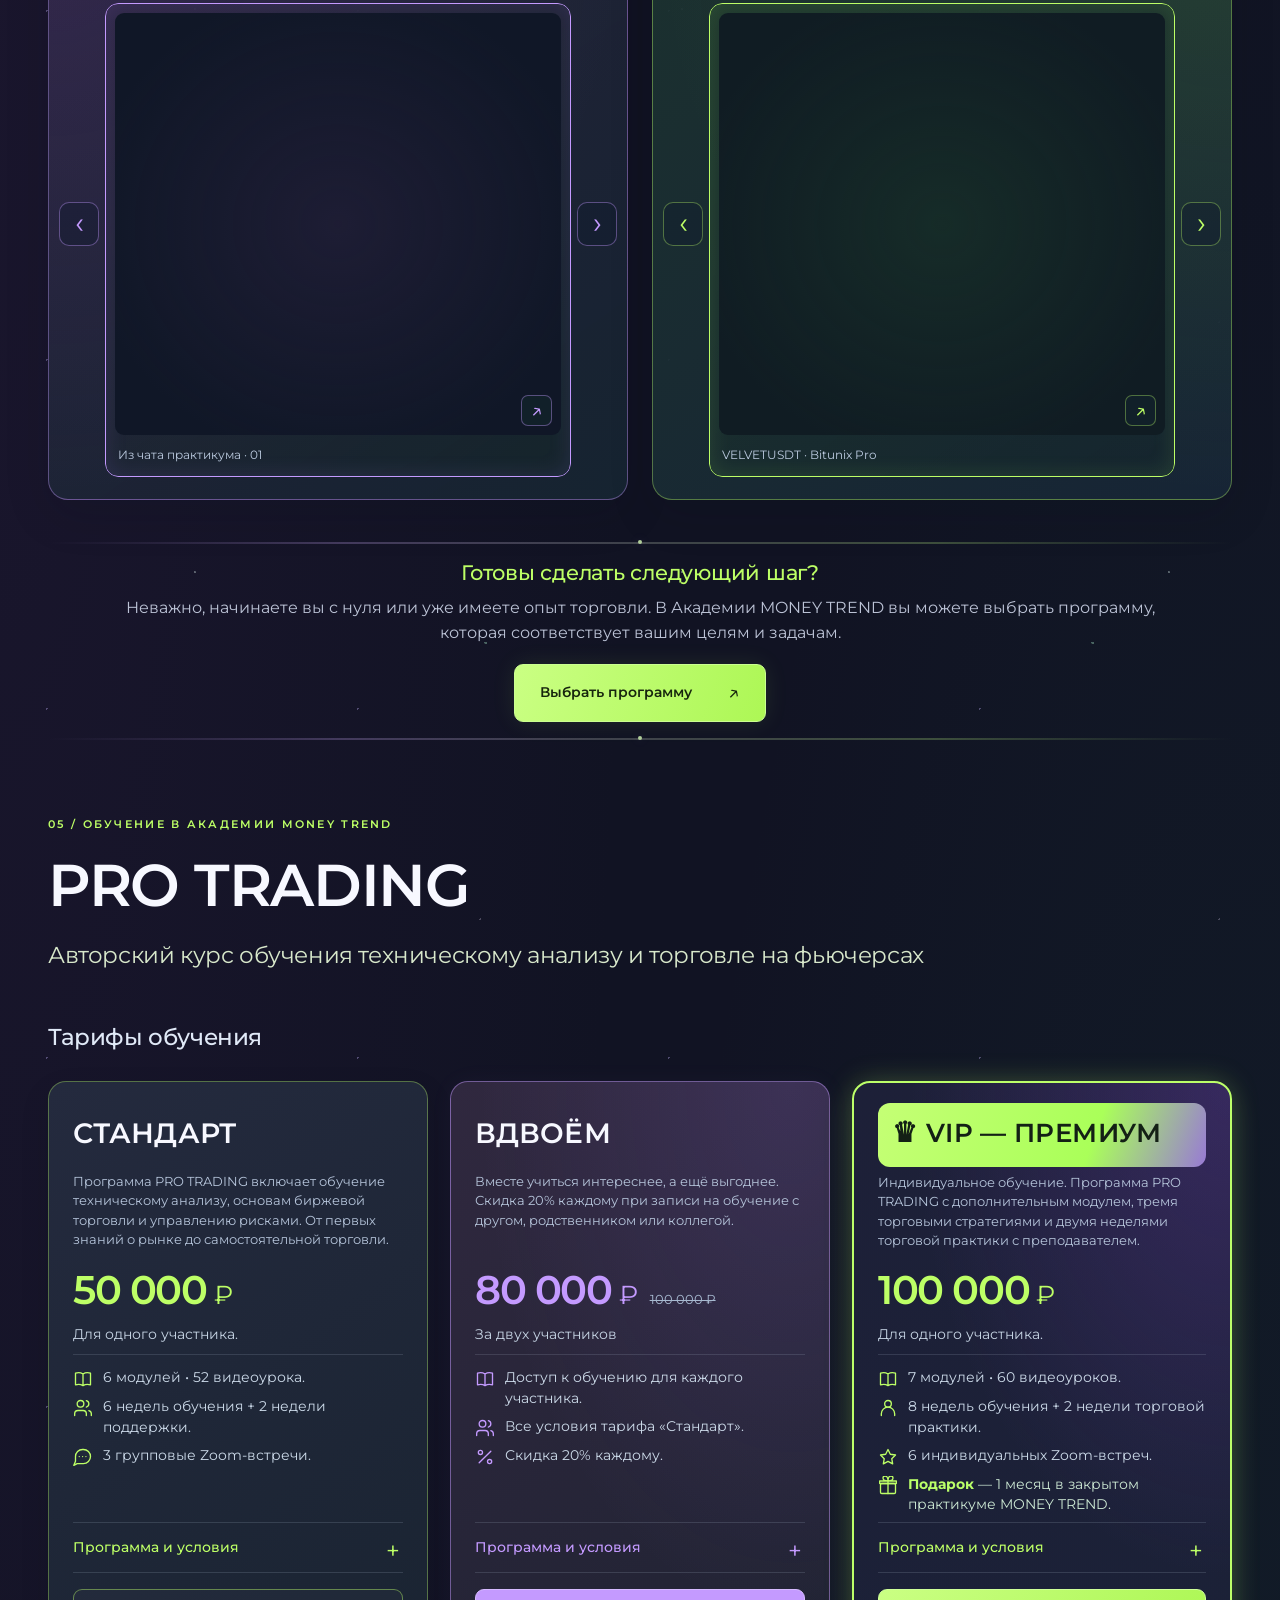
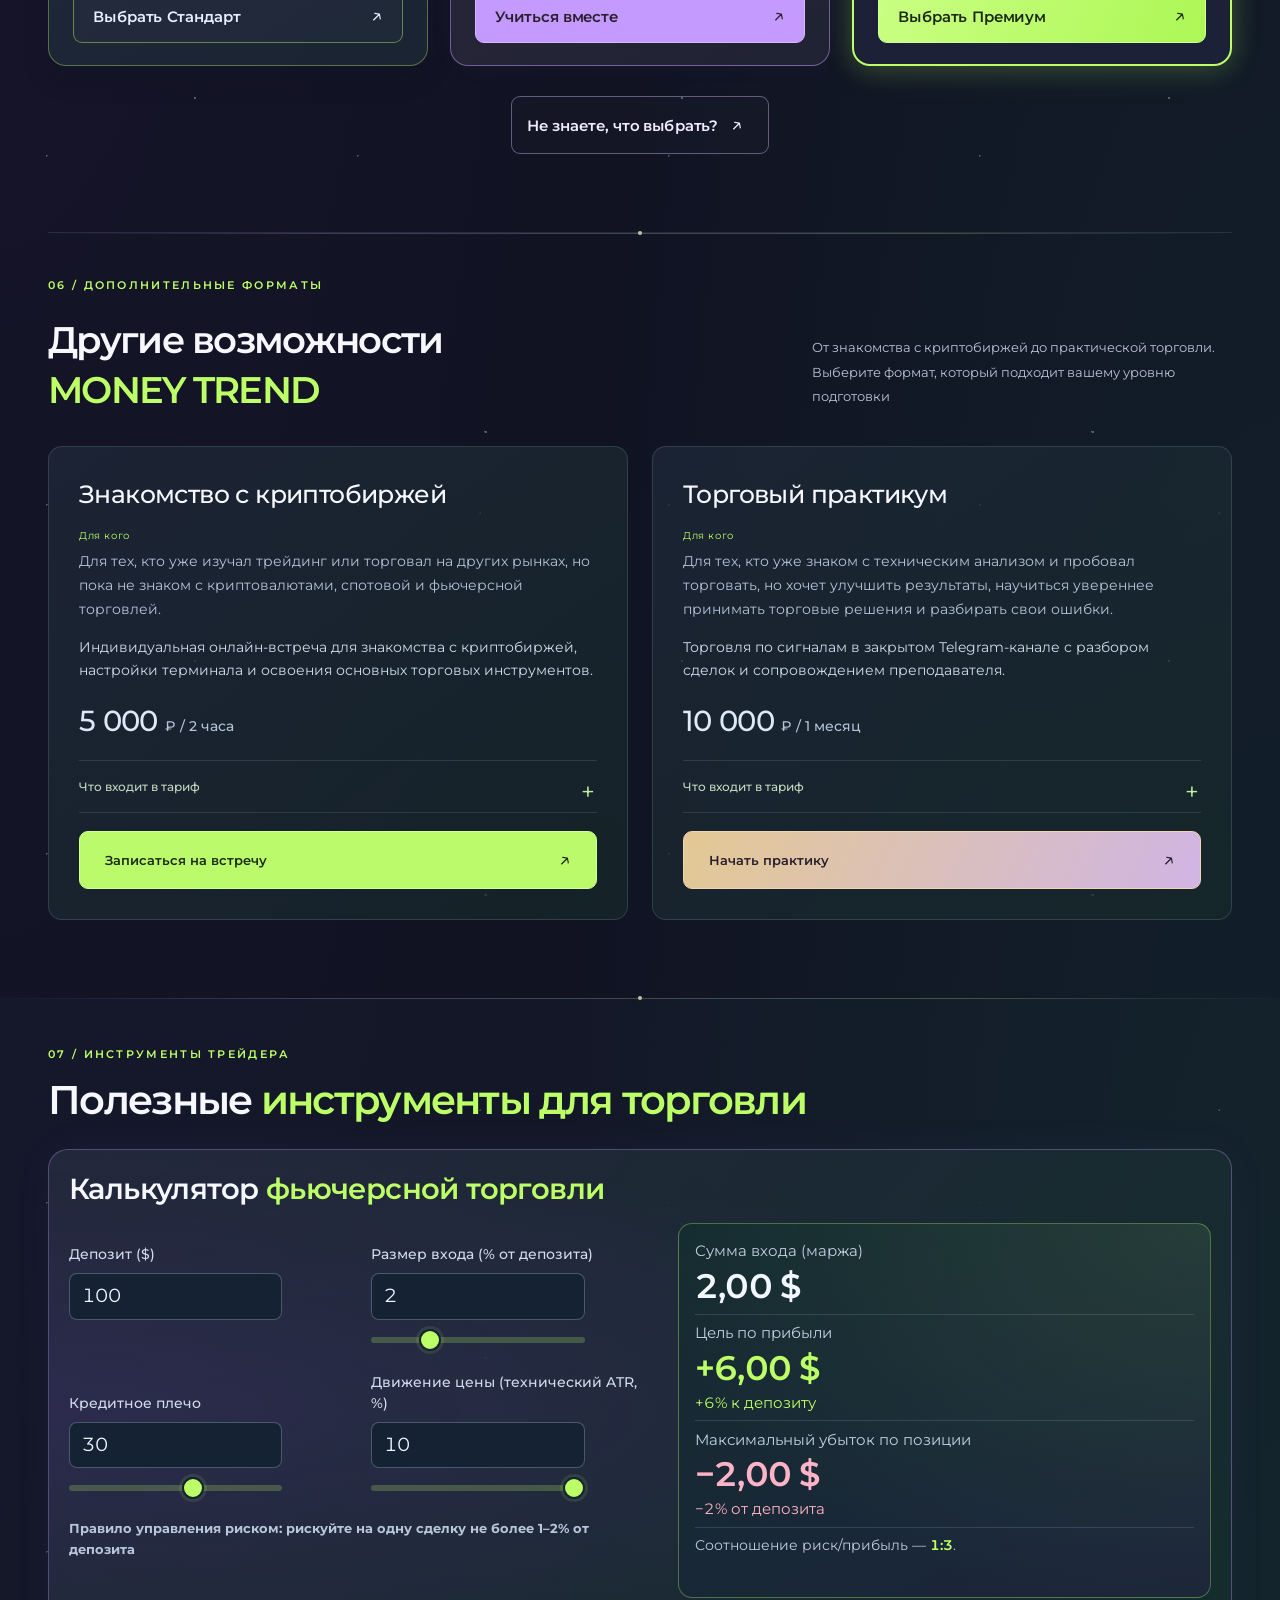
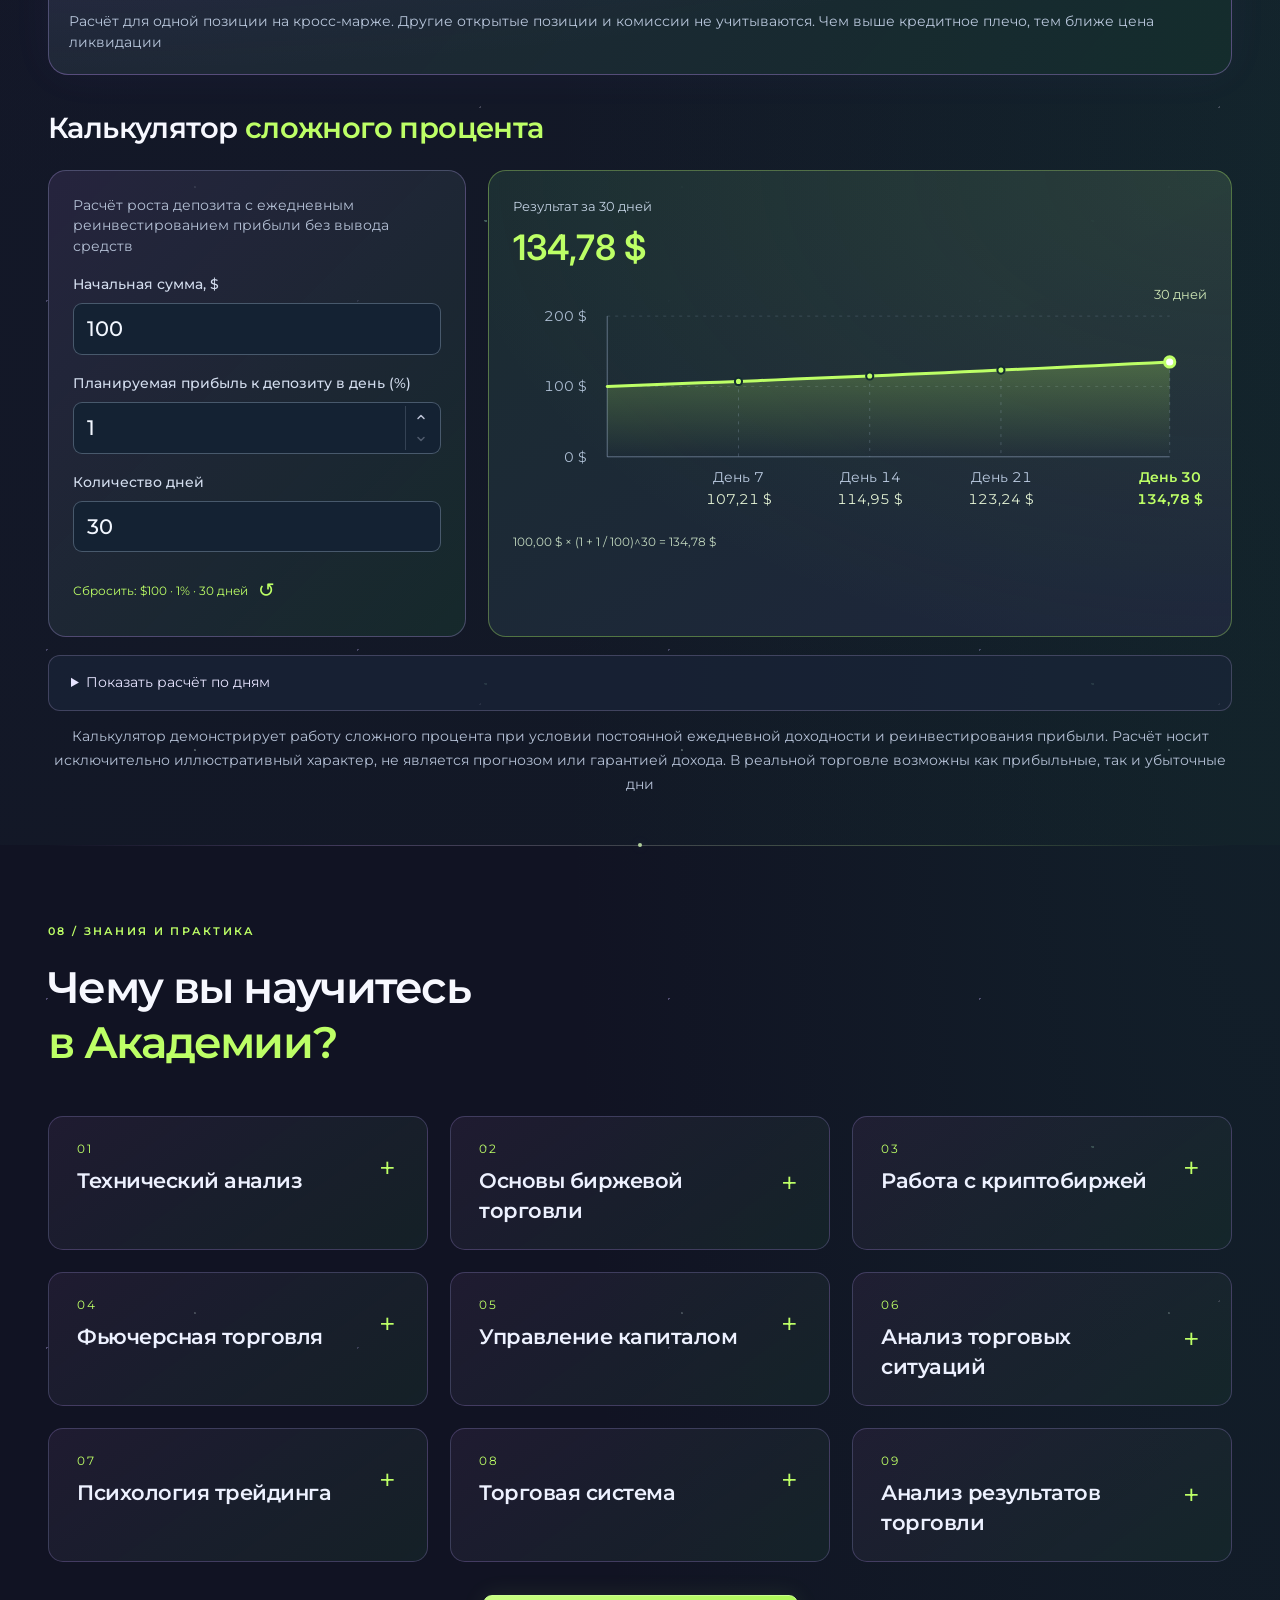
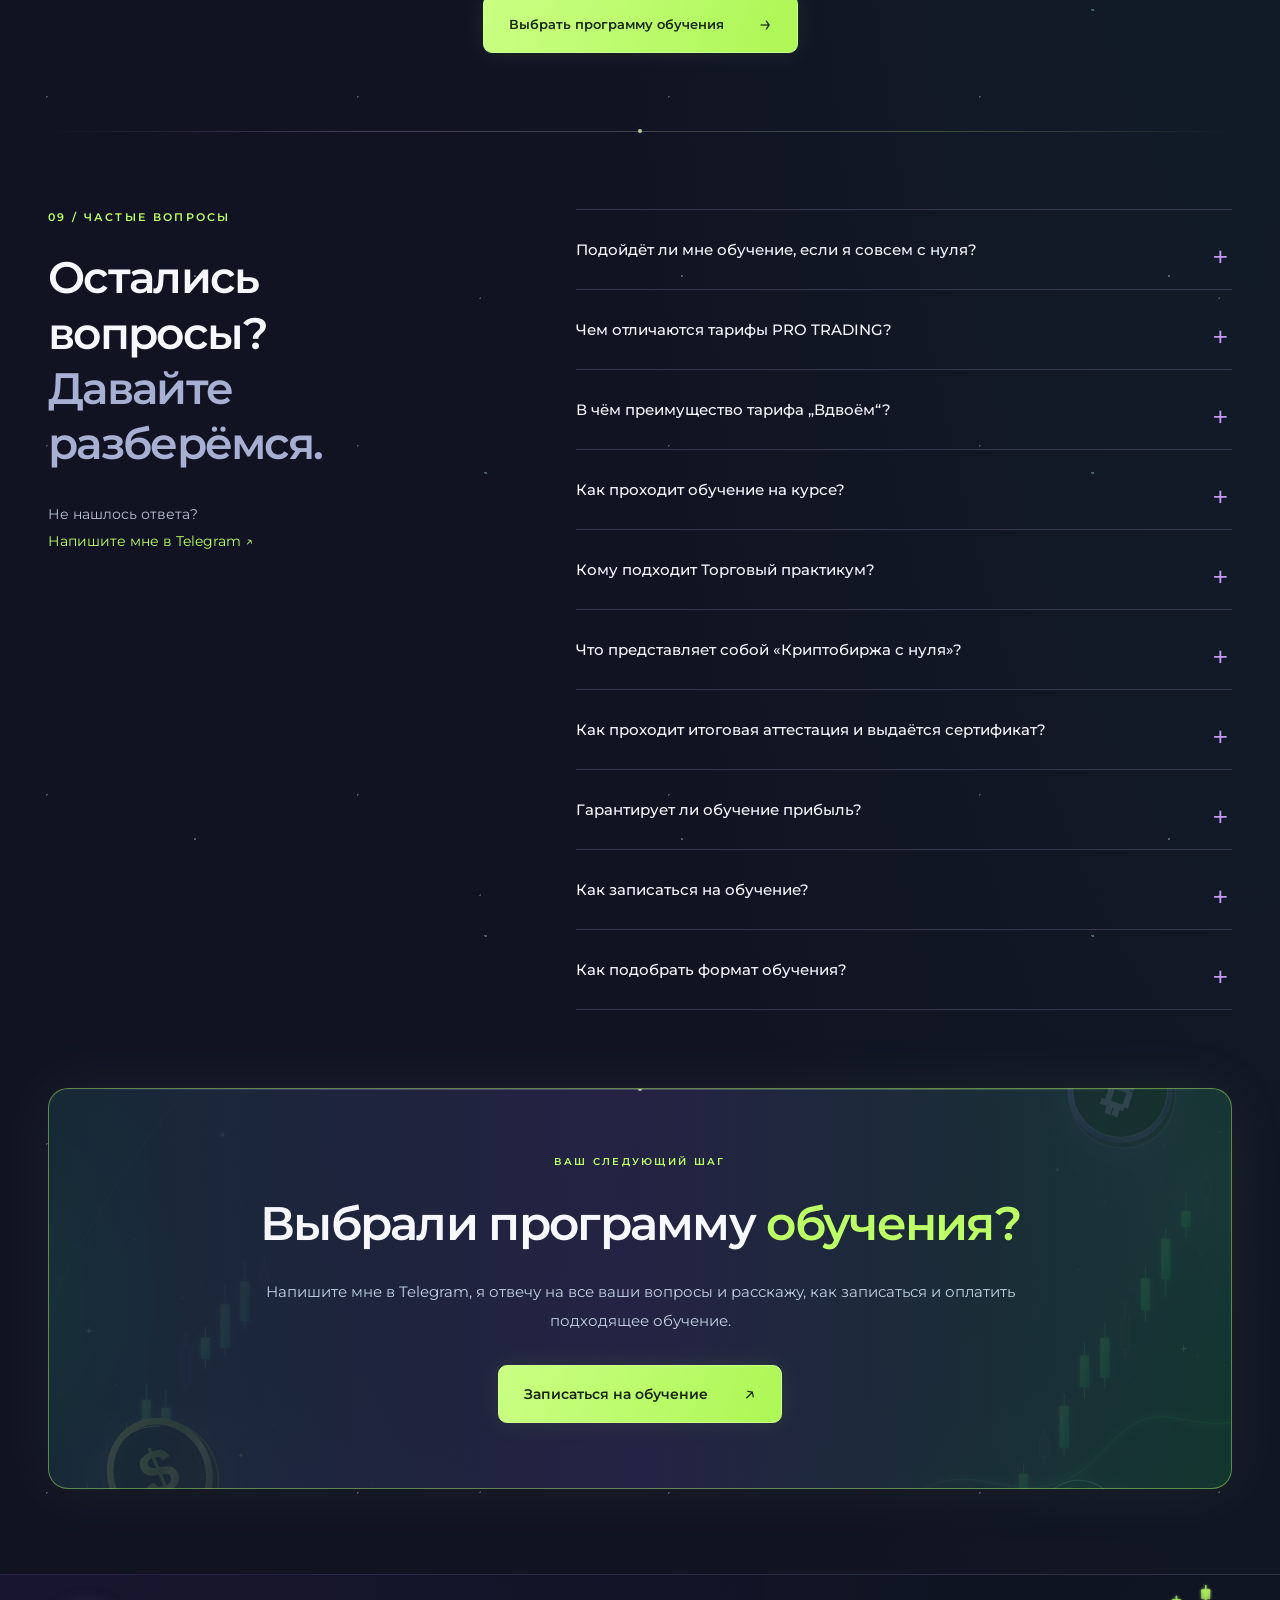
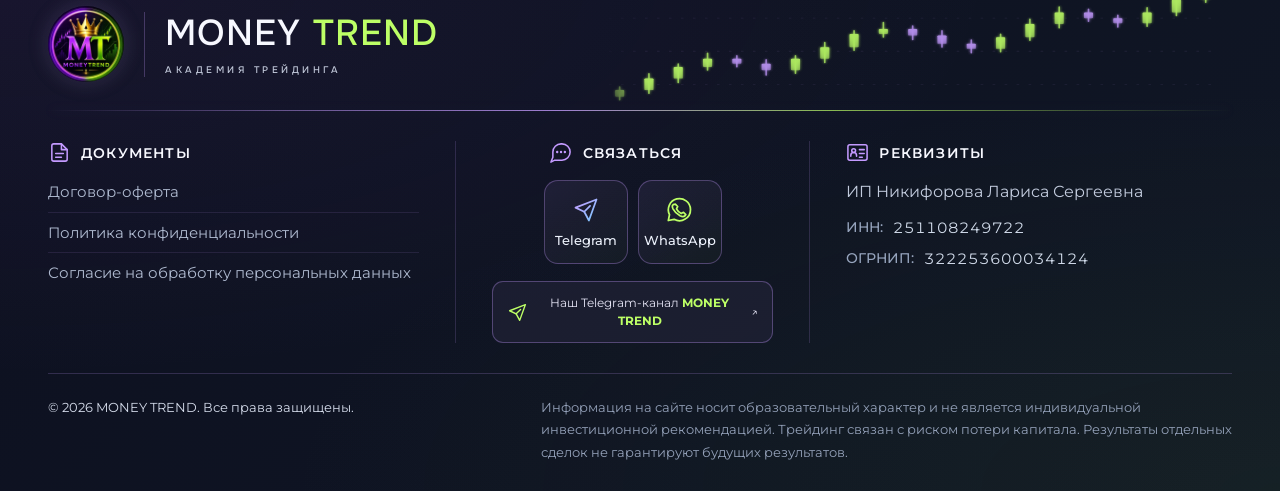
==== commit e635f344: "Refresh cookie consent script cache" ====
--- a/index.html
+++ b/index.html
@@ -16,7 +16,7 @@
 <link rel="stylesheet" href="footer.css?v=6">
 <link rel="stylesheet" href="tariffs.css?v=6">
 <link rel="stylesheet" href="cookie-consent.css?v=1">
-<script defer src="cookie-consent.js?v=3"></script>
+<script defer src="cookie-consent.js?v=4"></script>
 <script defer src="app.js?v=16"></script>
 <script type="module" src="futures.js?v=10"></script>
 <script type="module" src="compound.js?v=24"></script>
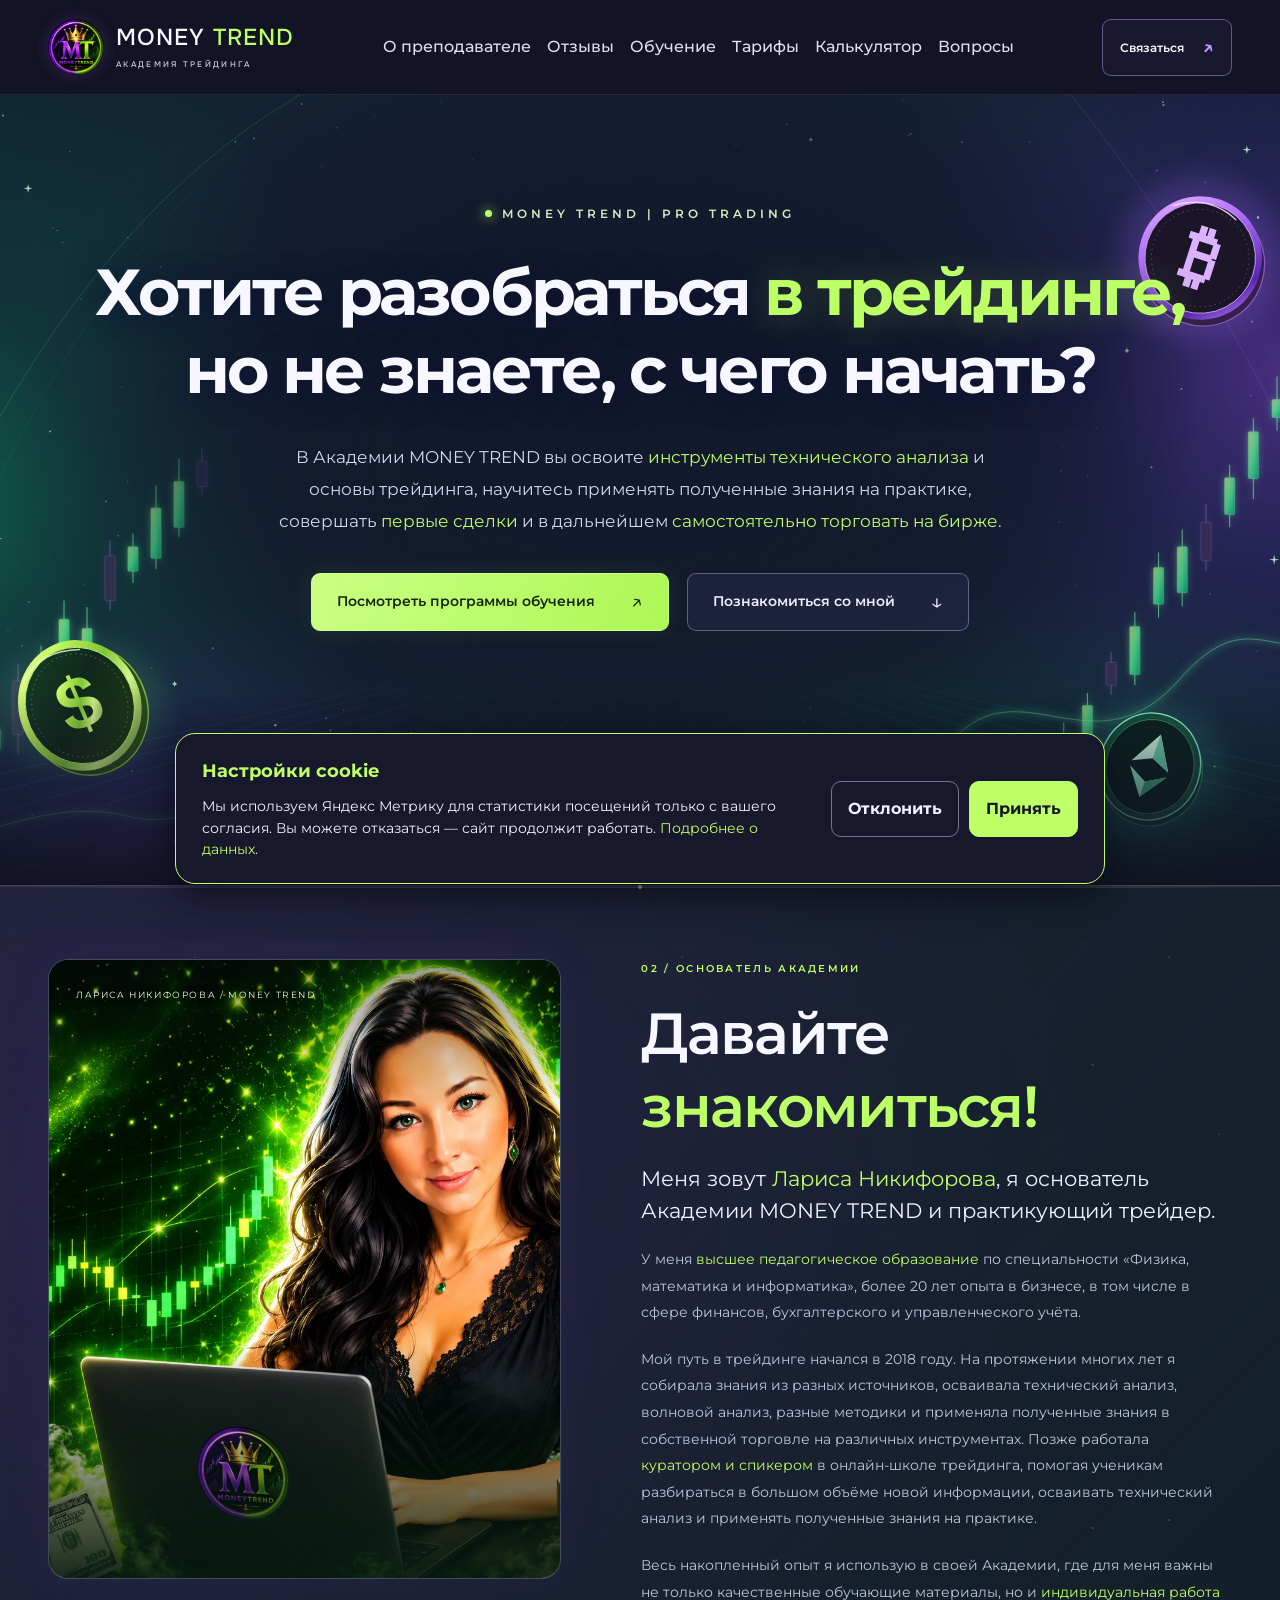
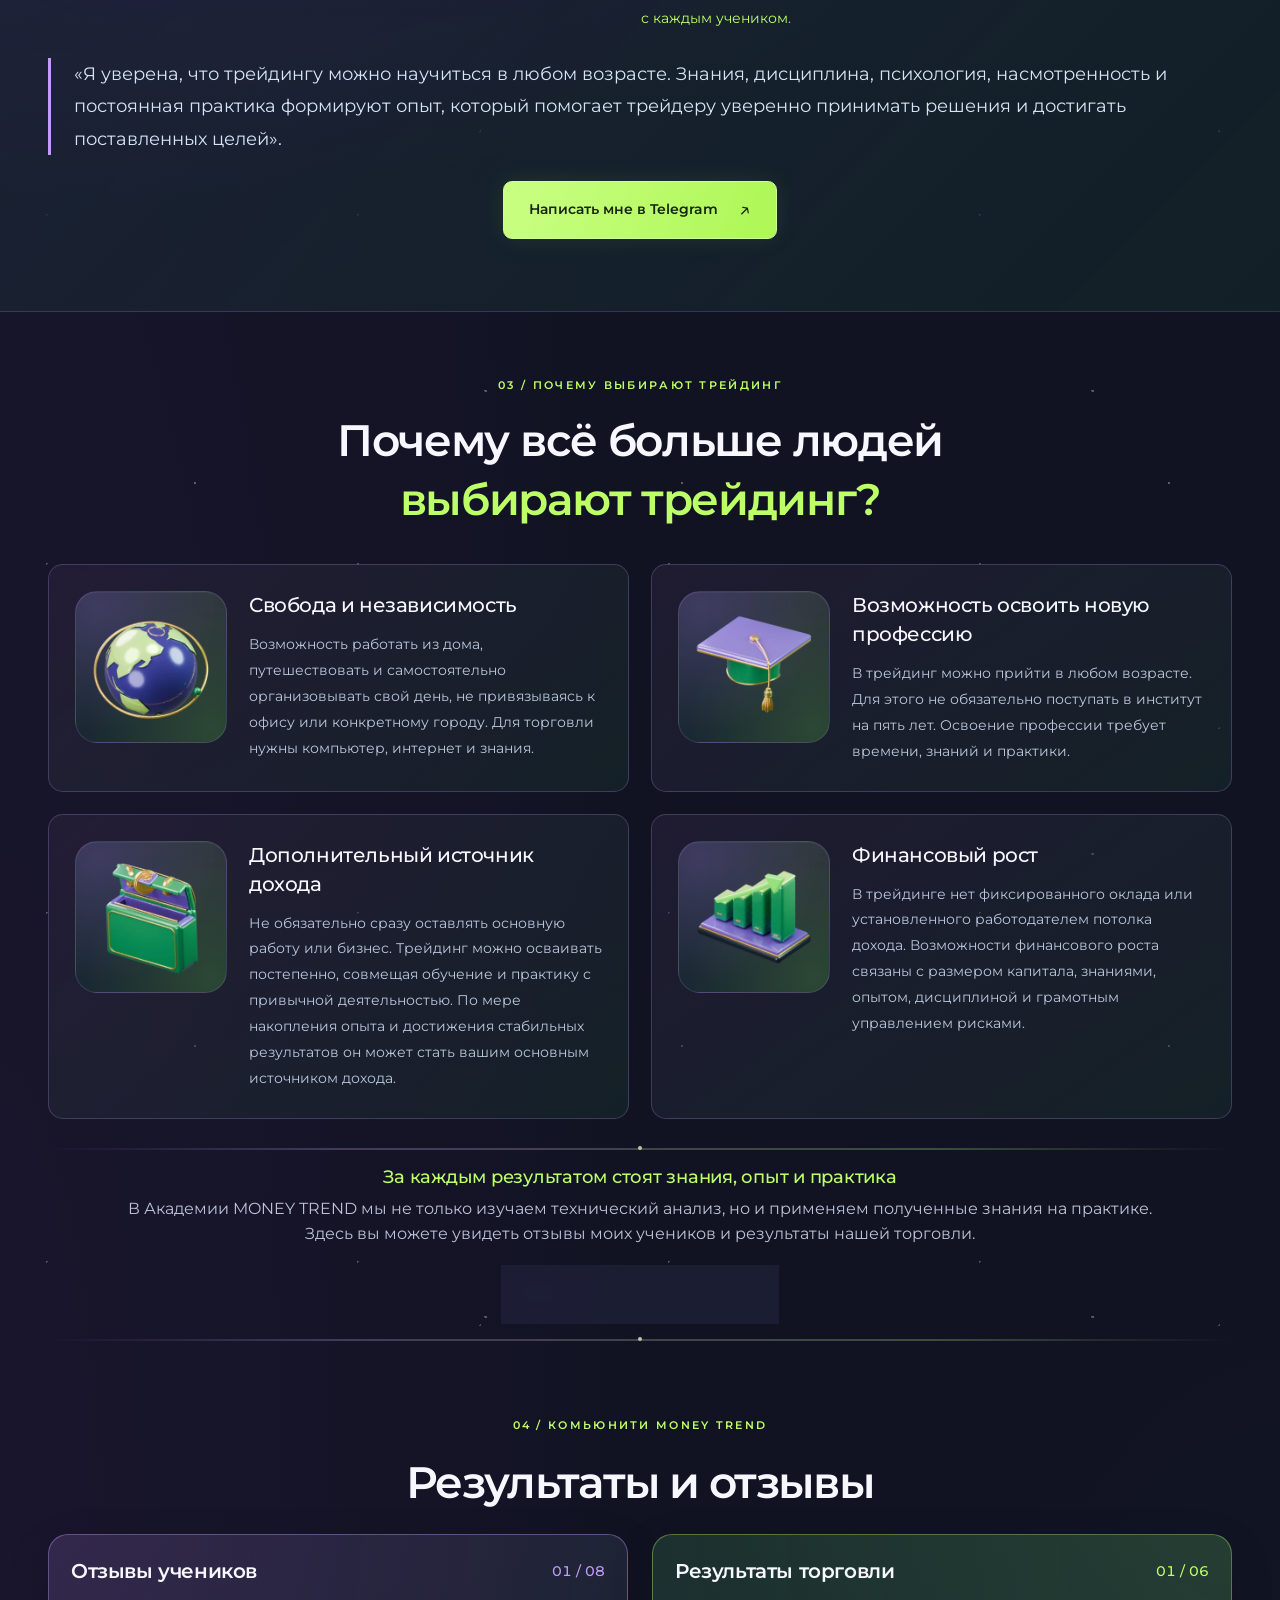
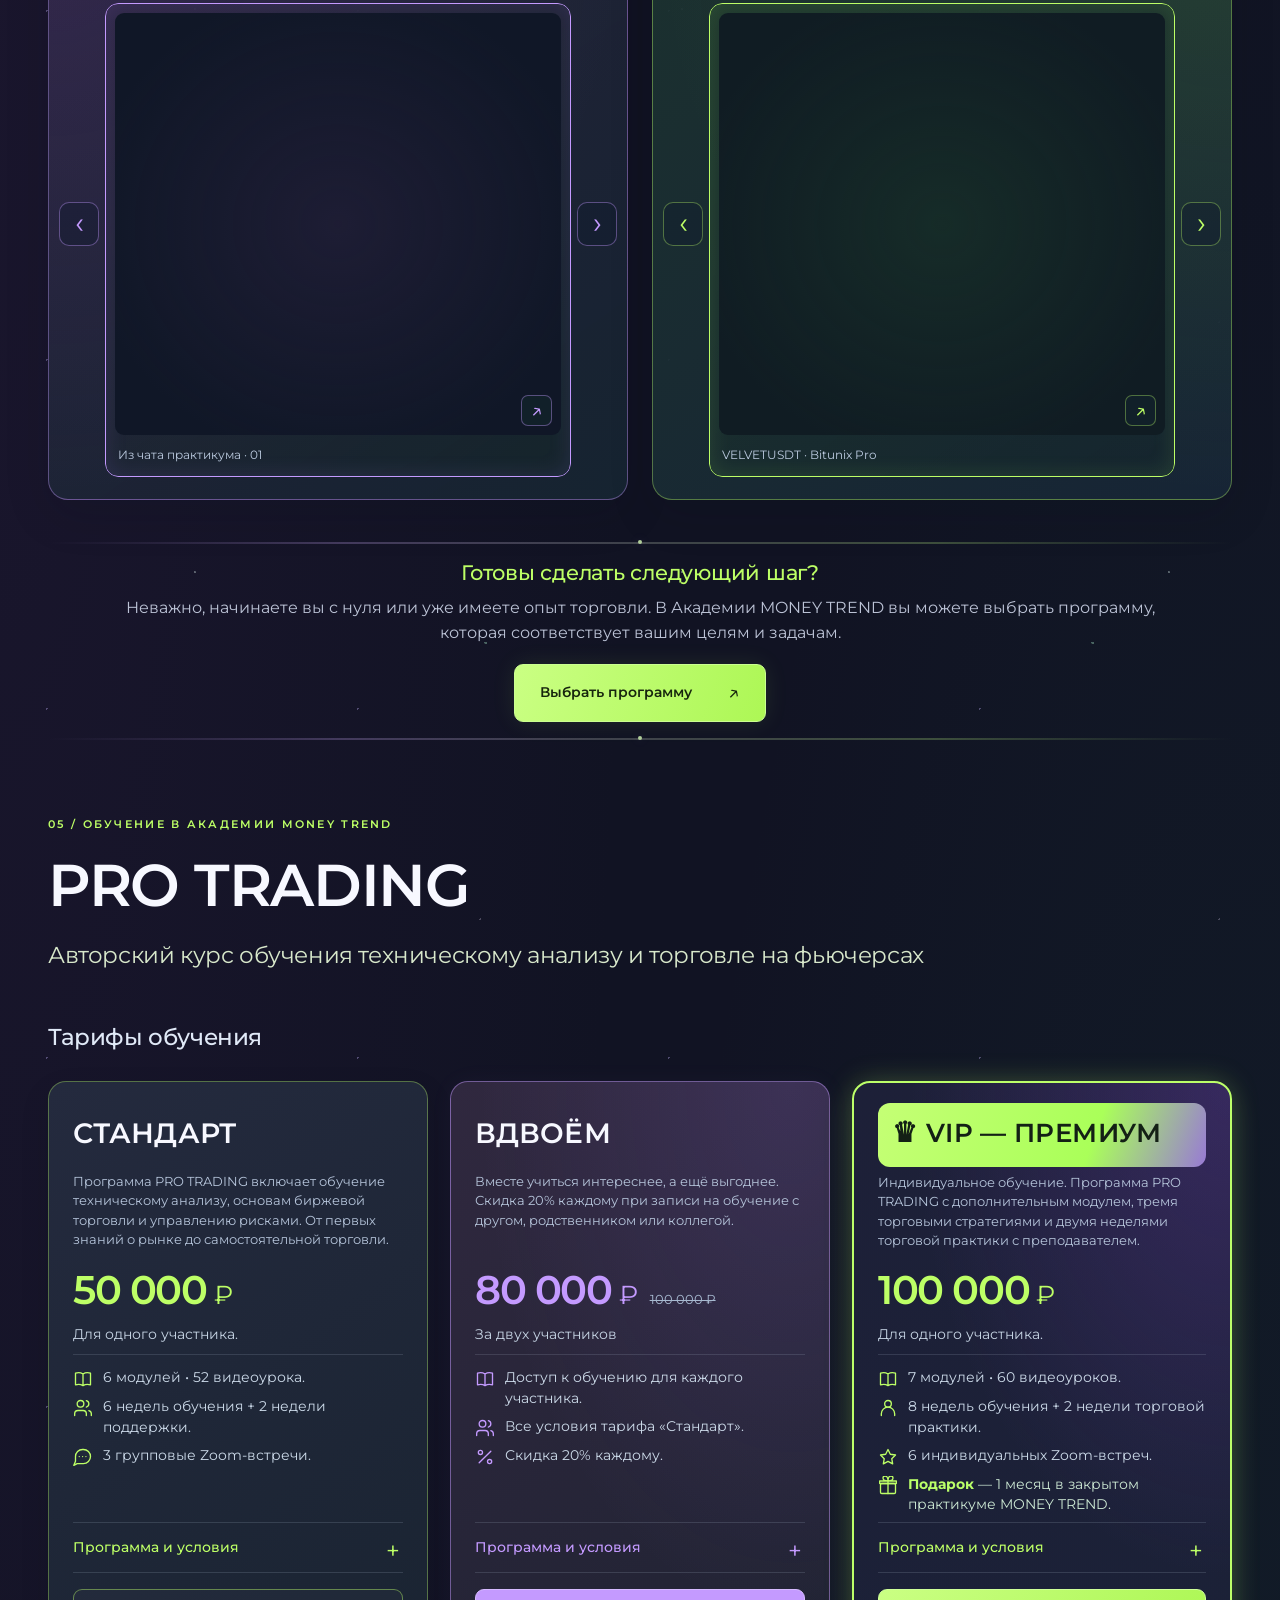
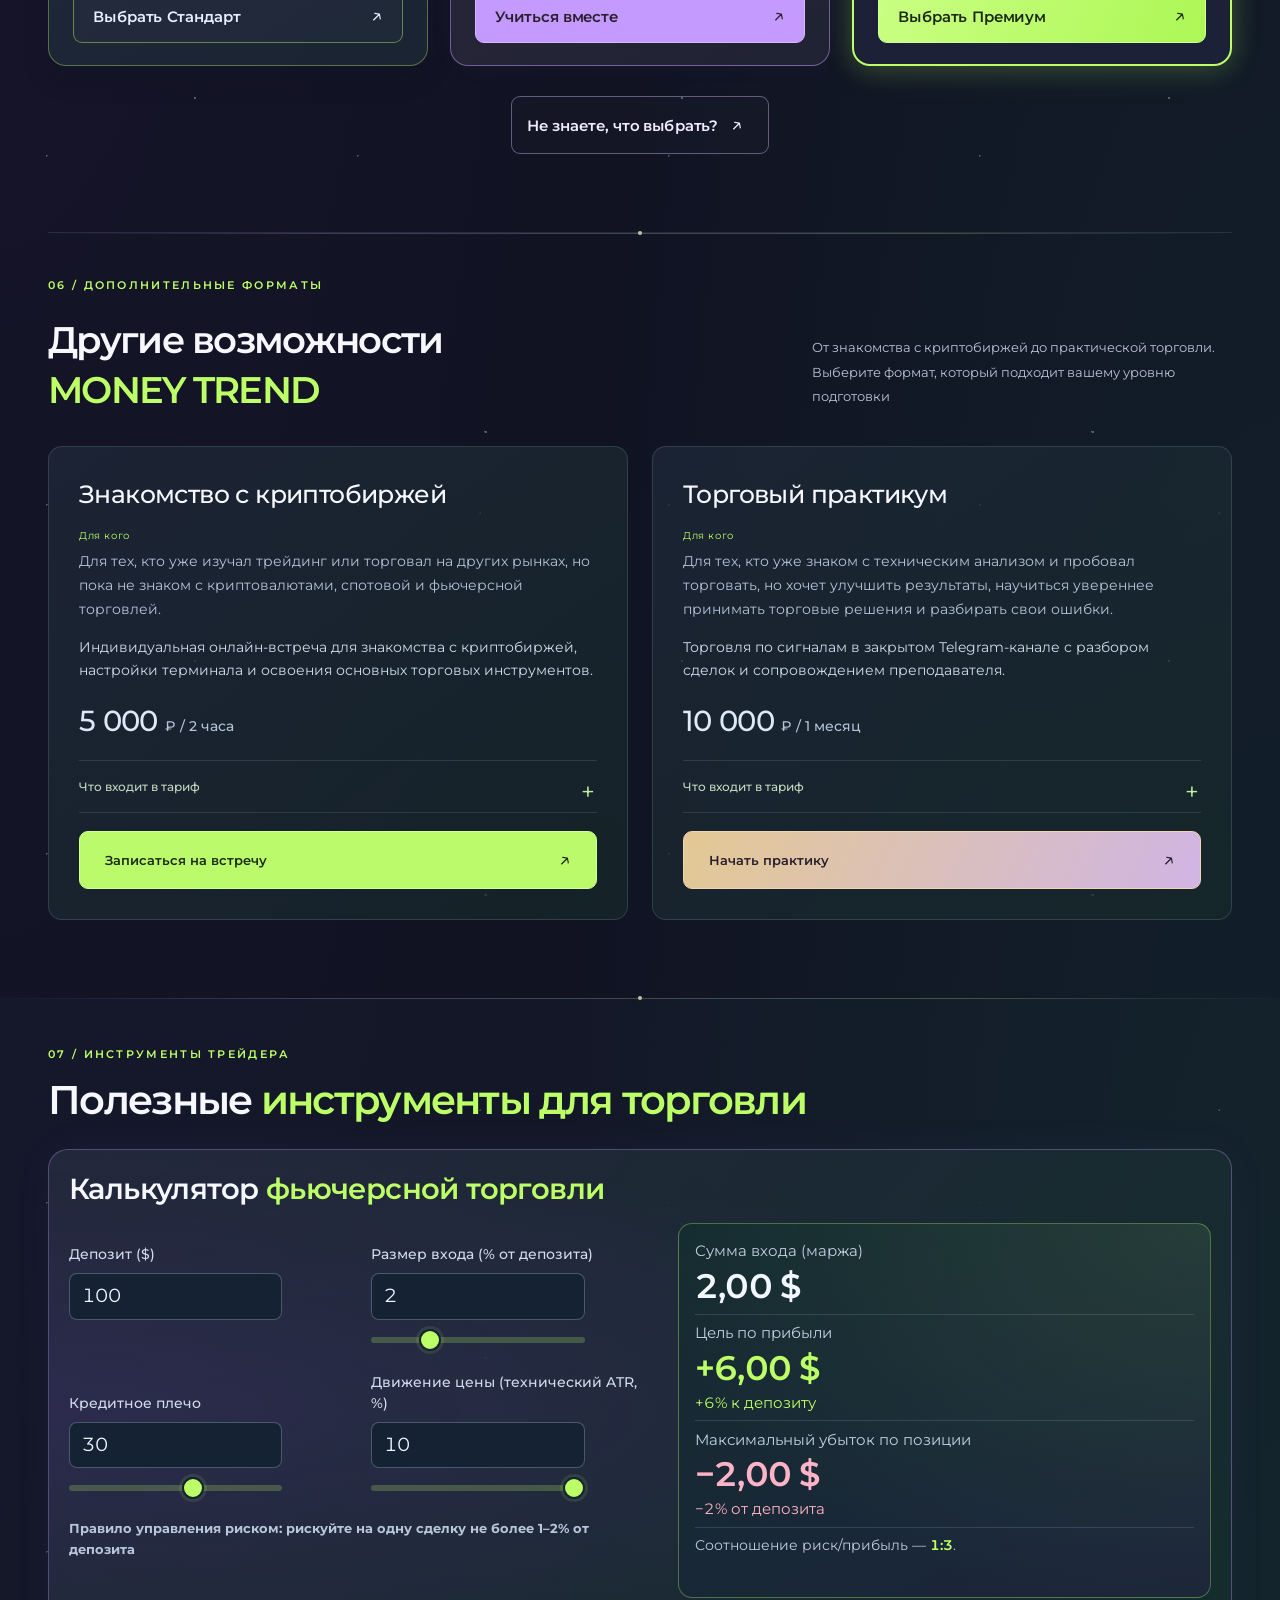
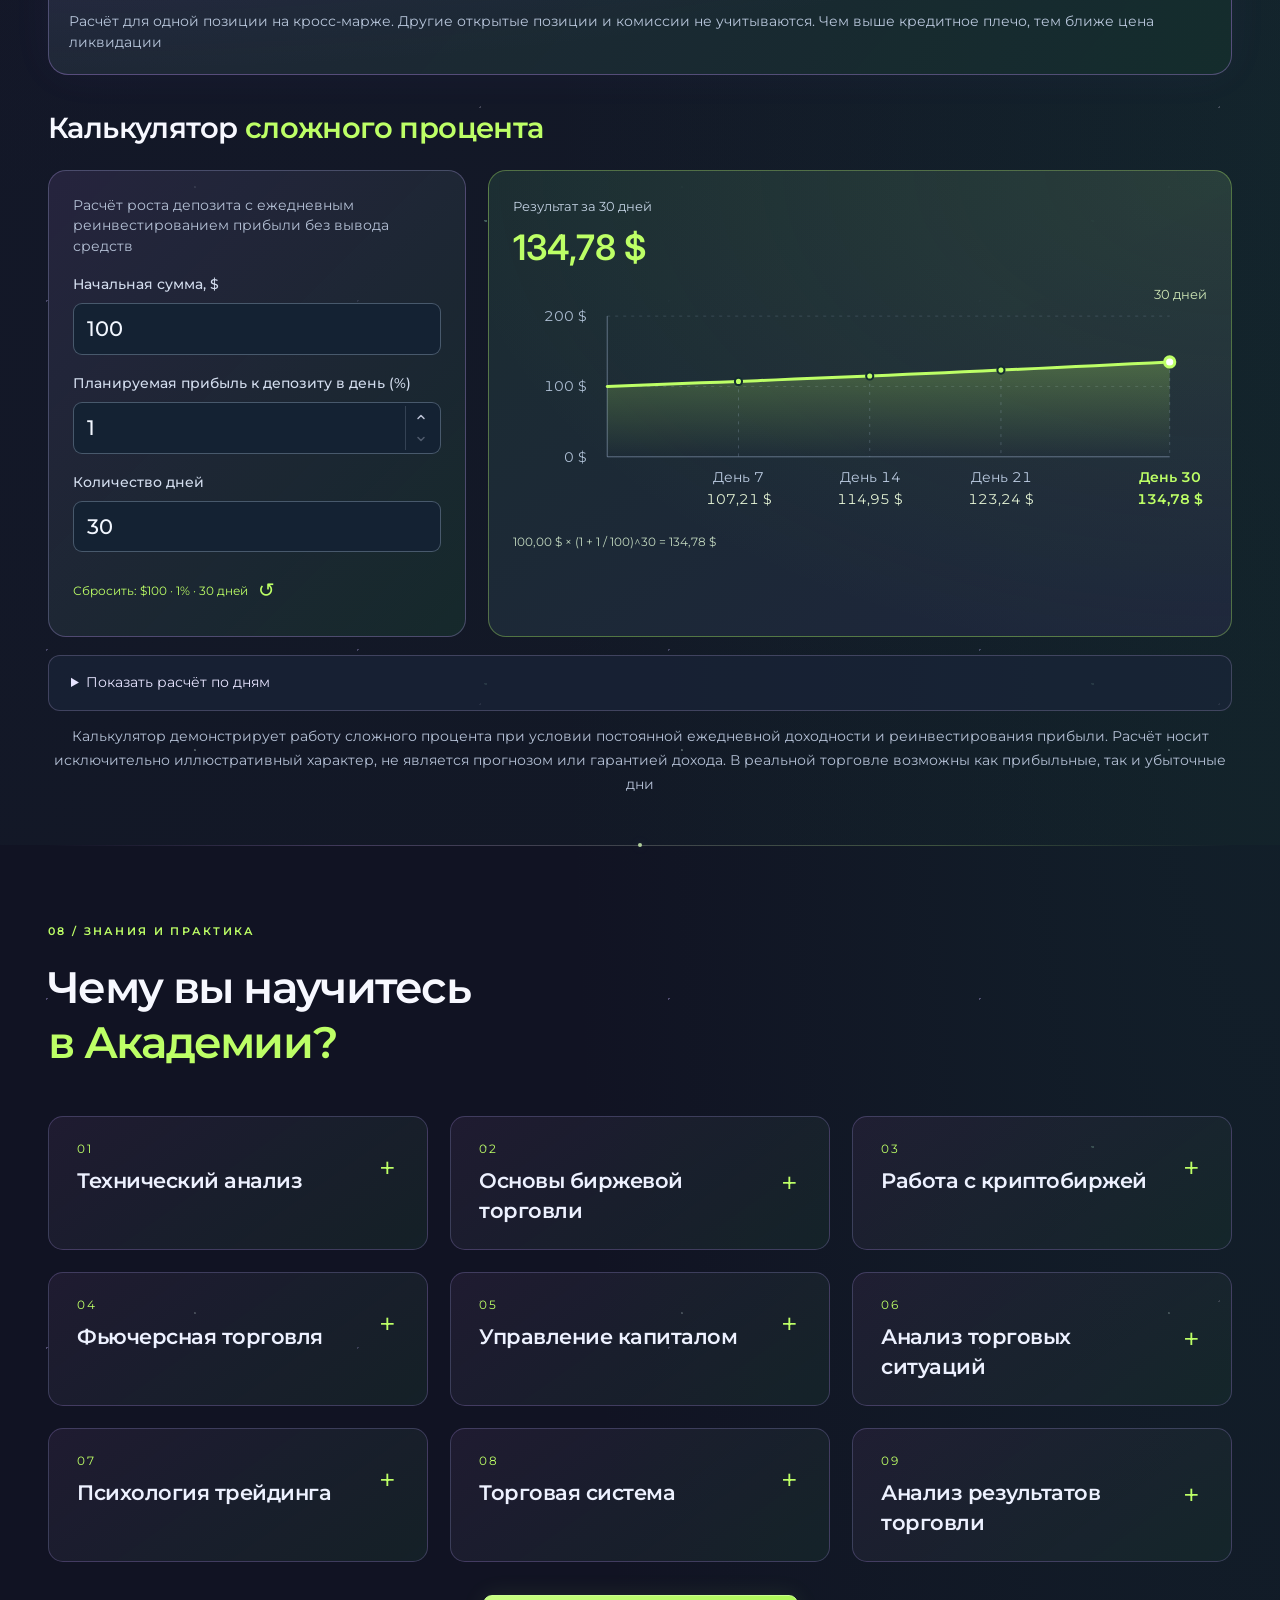
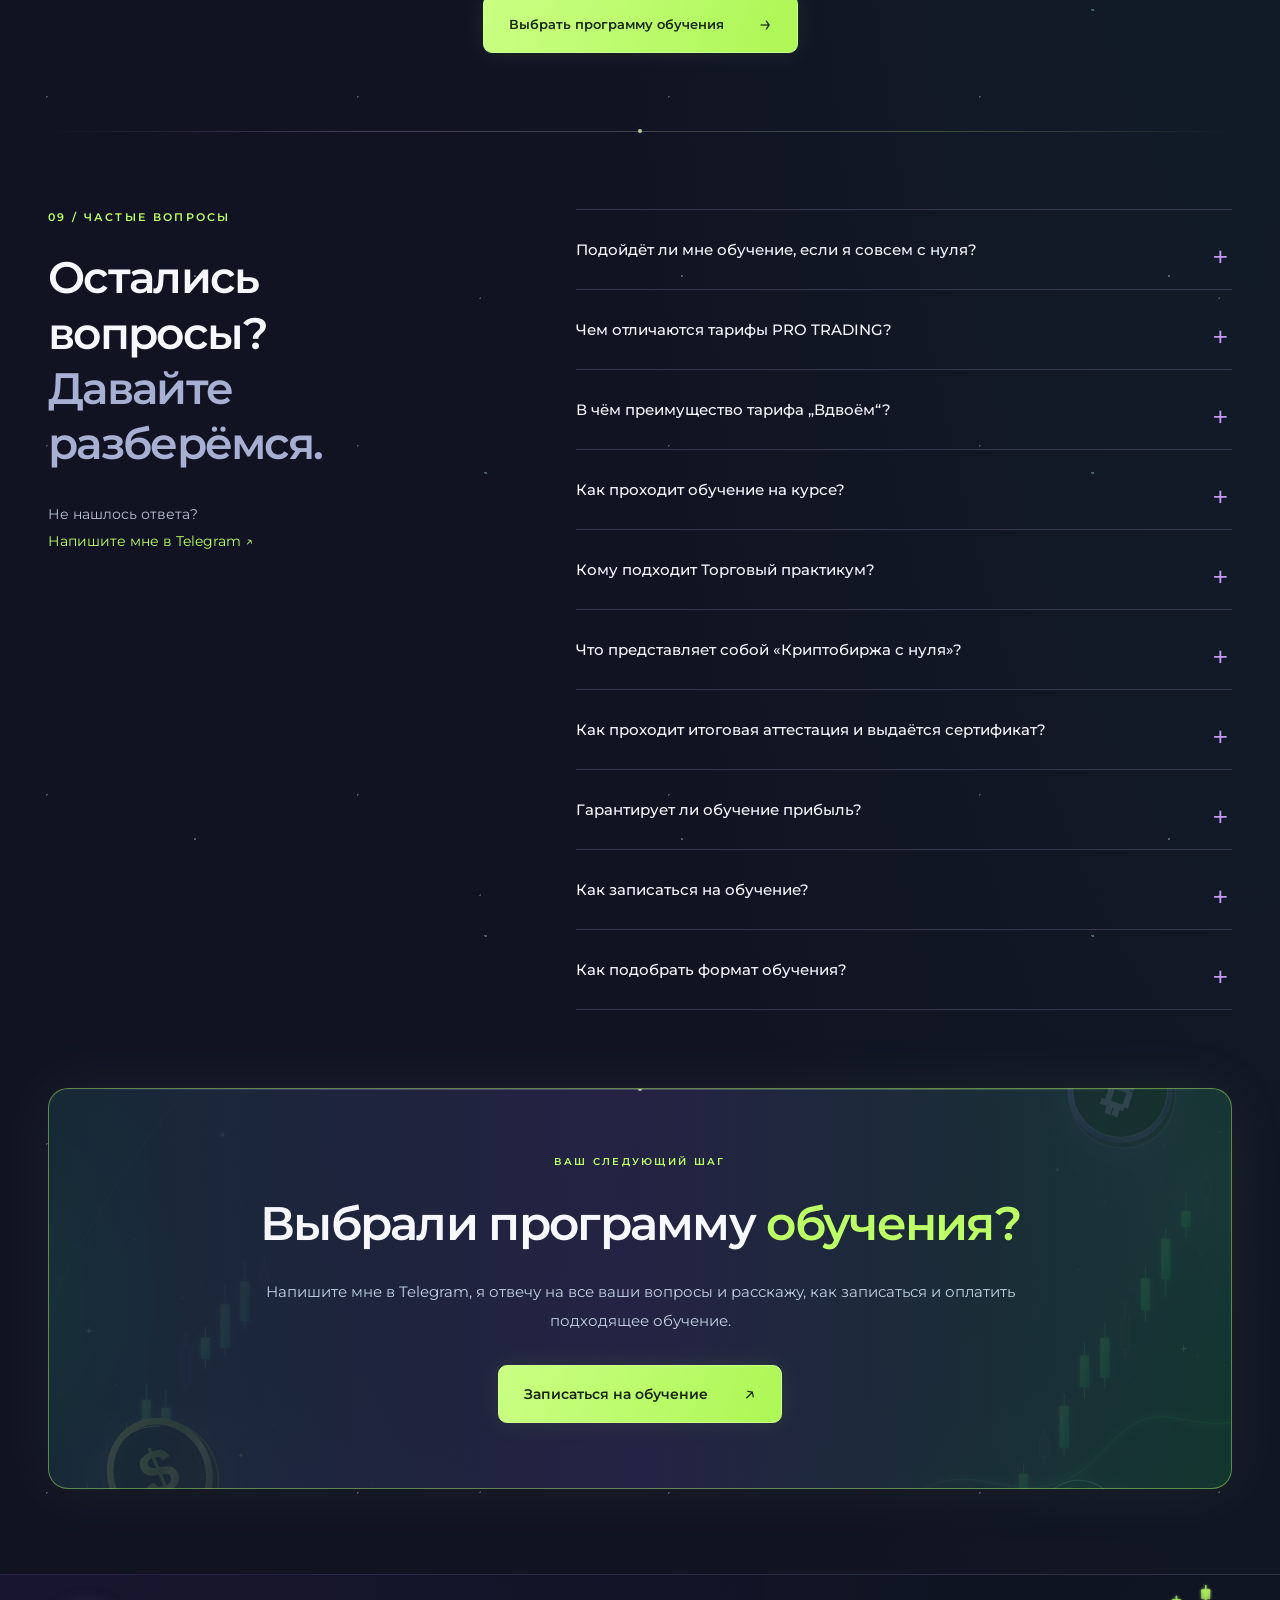
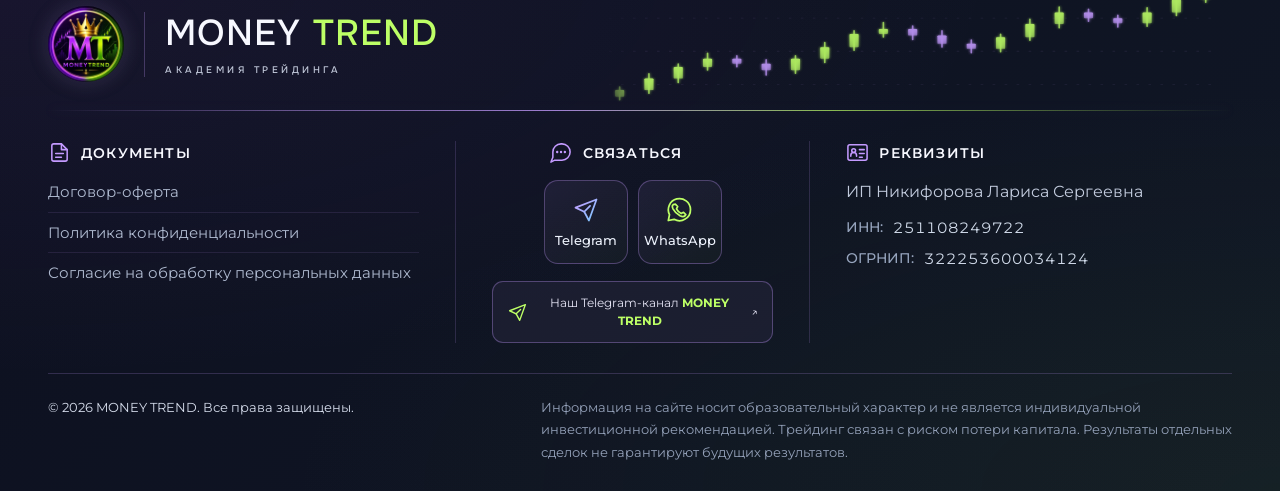
==== commit f87431c8: "Place cookie preference link in footer on all devices" ====
--- a/index.html
+++ b/index.html
@@ -15,7 +15,7 @@
 <link rel="stylesheet" href="text-transitions.css?v=4">
 <link rel="stylesheet" href="footer.css?v=6">
 <link rel="stylesheet" href="tariffs.css?v=6">
-<link rel="stylesheet" href="cookie-consent.css?v=1">
+<link rel="stylesheet" href="cookie-consent.css?v=2">
 <script defer src="cookie-consent.js?v=4"></script>
 <script defer src="app.js?v=16"></script>
 <script type="module" src="futures.js?v=10"></script>
@@ -121,7 +121,7 @@
 </section>
 </div>
 <div class="site-footer-bottom">
-<p class="site-footer-copyright">© <span id="year">2026</span> MONEY TREND. Все права защищены.</p>
+<p class="site-footer-copyright">© <span id="year">2026</span> MONEY TREND. Все права защищены. <button class="cookie-settings" id="cookie-settings" type="button" aria-controls="cookie-consent" hidden>Настройки cookie</button></p>
 <p class="site-footer-risk">Информация на сайте носит образовательный характер и не является индивидуальной инвестиционной рекомендацией. Трейдинг связан с риском потери капитала. Результаты отдельных сделок не гарантируют будущих результатов.</p>
 </div>
 </div>
@@ -132,5 +132,4 @@
   <div class="cookie-consent-copy"><strong id="cookie-consent-title">Настройки cookie</strong><p>Мы используем Яндекс Метрику для статистики посещений только с вашего согласия. Вы можете отказаться — сайт продолжит работать. <a href="privacy.html" target="_blank" rel="noopener noreferrer">Подробнее о данных</a>.</p></div>
   <div class="cookie-consent-actions"><button class="cookie-consent-reject" type="button" data-cookie-choice="reject">Отклонить</button><button class="cookie-consent-accept" type="button" data-cookie-choice="accept">Принять</button></div>
 </aside>
-<button class="cookie-settings" id="cookie-settings" type="button" aria-controls="cookie-consent" hidden>Настройки cookie</button>
 </body></html>
--- a/cookie-consent.css
+++ b/cookie-consent.css
@@ -17,7 +17,7 @@
 .cookie-consent-reject { color: #f1f0ff; background: transparent; border: 1px solid #79748f; }
 .cookie-consent-accept { color: #161626; background: #bdff66; border: 1px solid #bdff66; }
 .cookie-consent button:focus-visible, .cookie-settings:focus-visible { outline: 3px solid #c09aff; outline-offset: 3px; }
-.cookie-settings { position: fixed; z-index: 9999; bottom: 10px; left: 10px; font: inherit; font-size: 12px; padding: 5px 10px; border: 1px solid #766a9b; border-radius: 9px; color: #ece8ff; background: #18182c; cursor: pointer; opacity: .86; }
+.cookie-settings { display: block; position: static; margin-top: 8px; padding: 0; border: 0; background: none; color: #bdff66; font: inherit; font-size: 13px; text-decoration: underline; text-underline-offset: 3px; cursor: pointer; }
 @media (max-width: 660px) {
   .cookie-consent { flex-direction: column; align-items: stretch; gap: 16px; padding: 18px; }
   .cookie-consent-actions { justify-content: stretch; }
